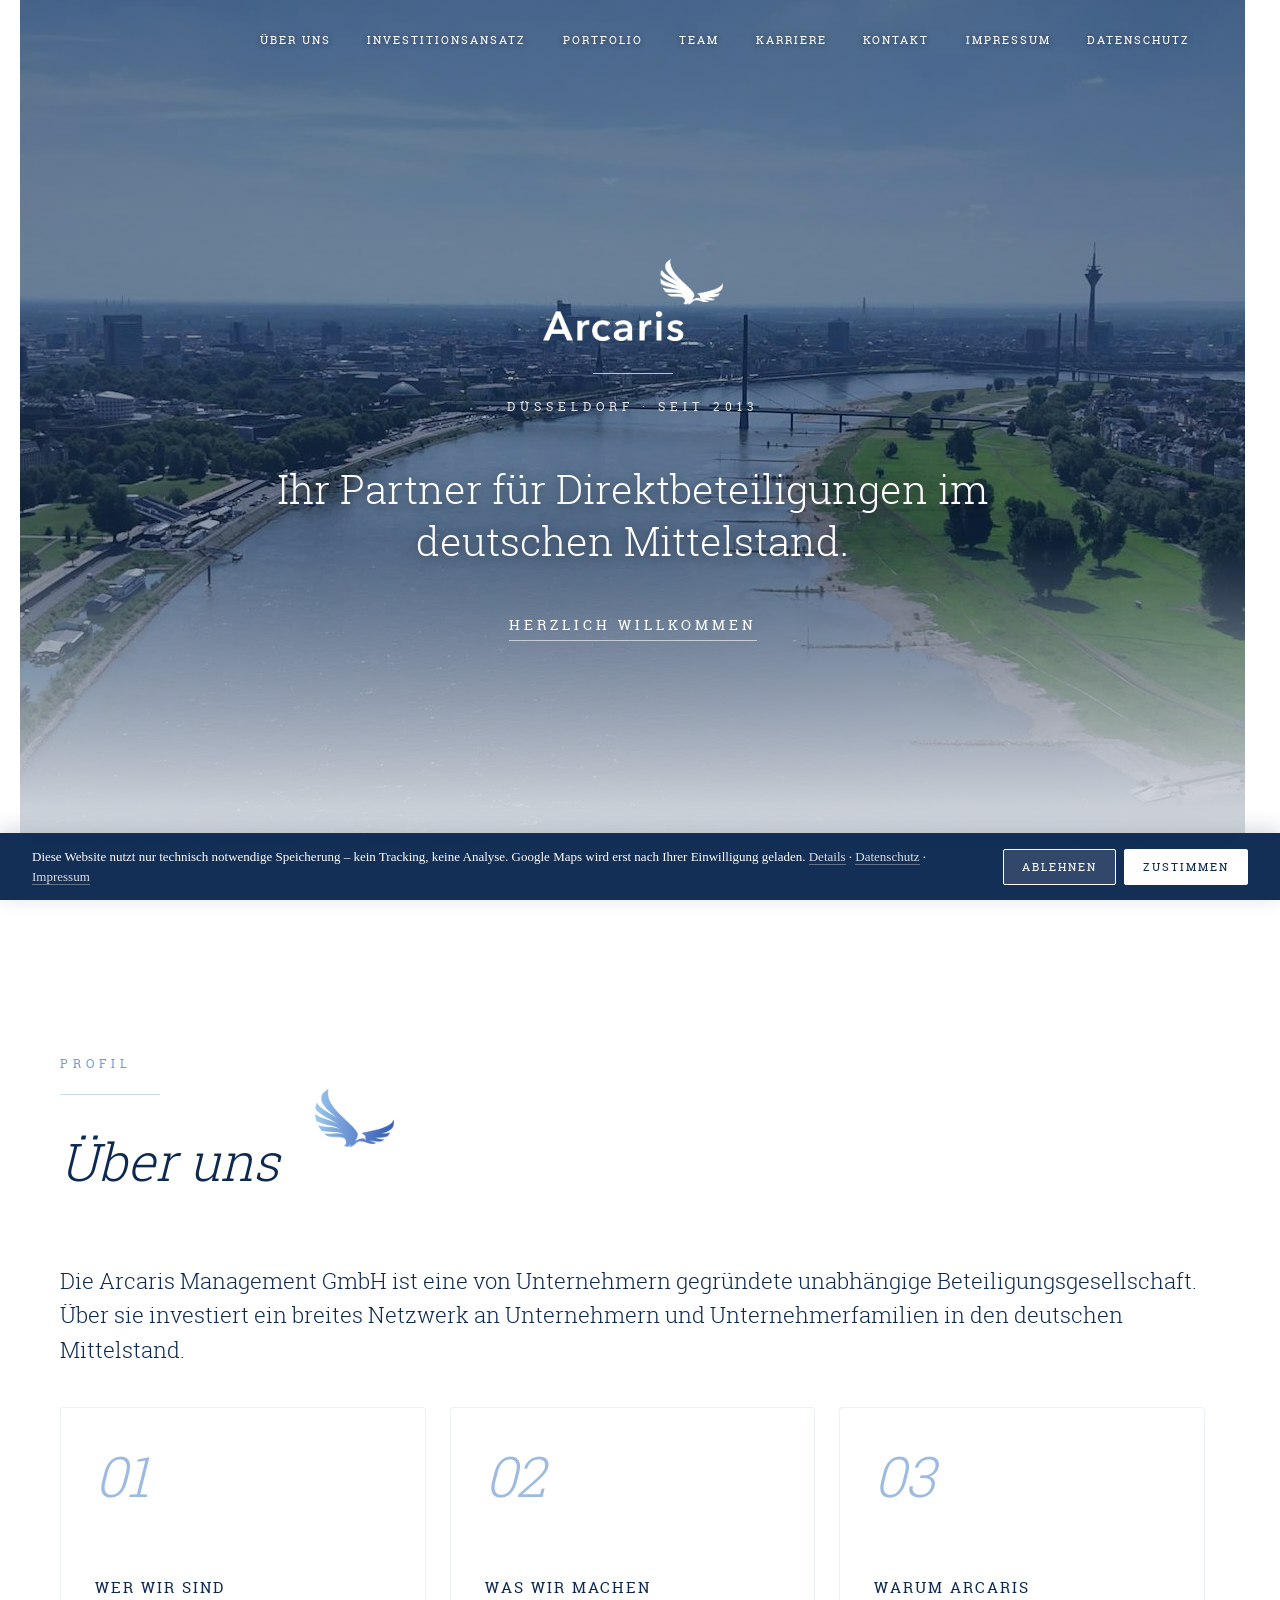
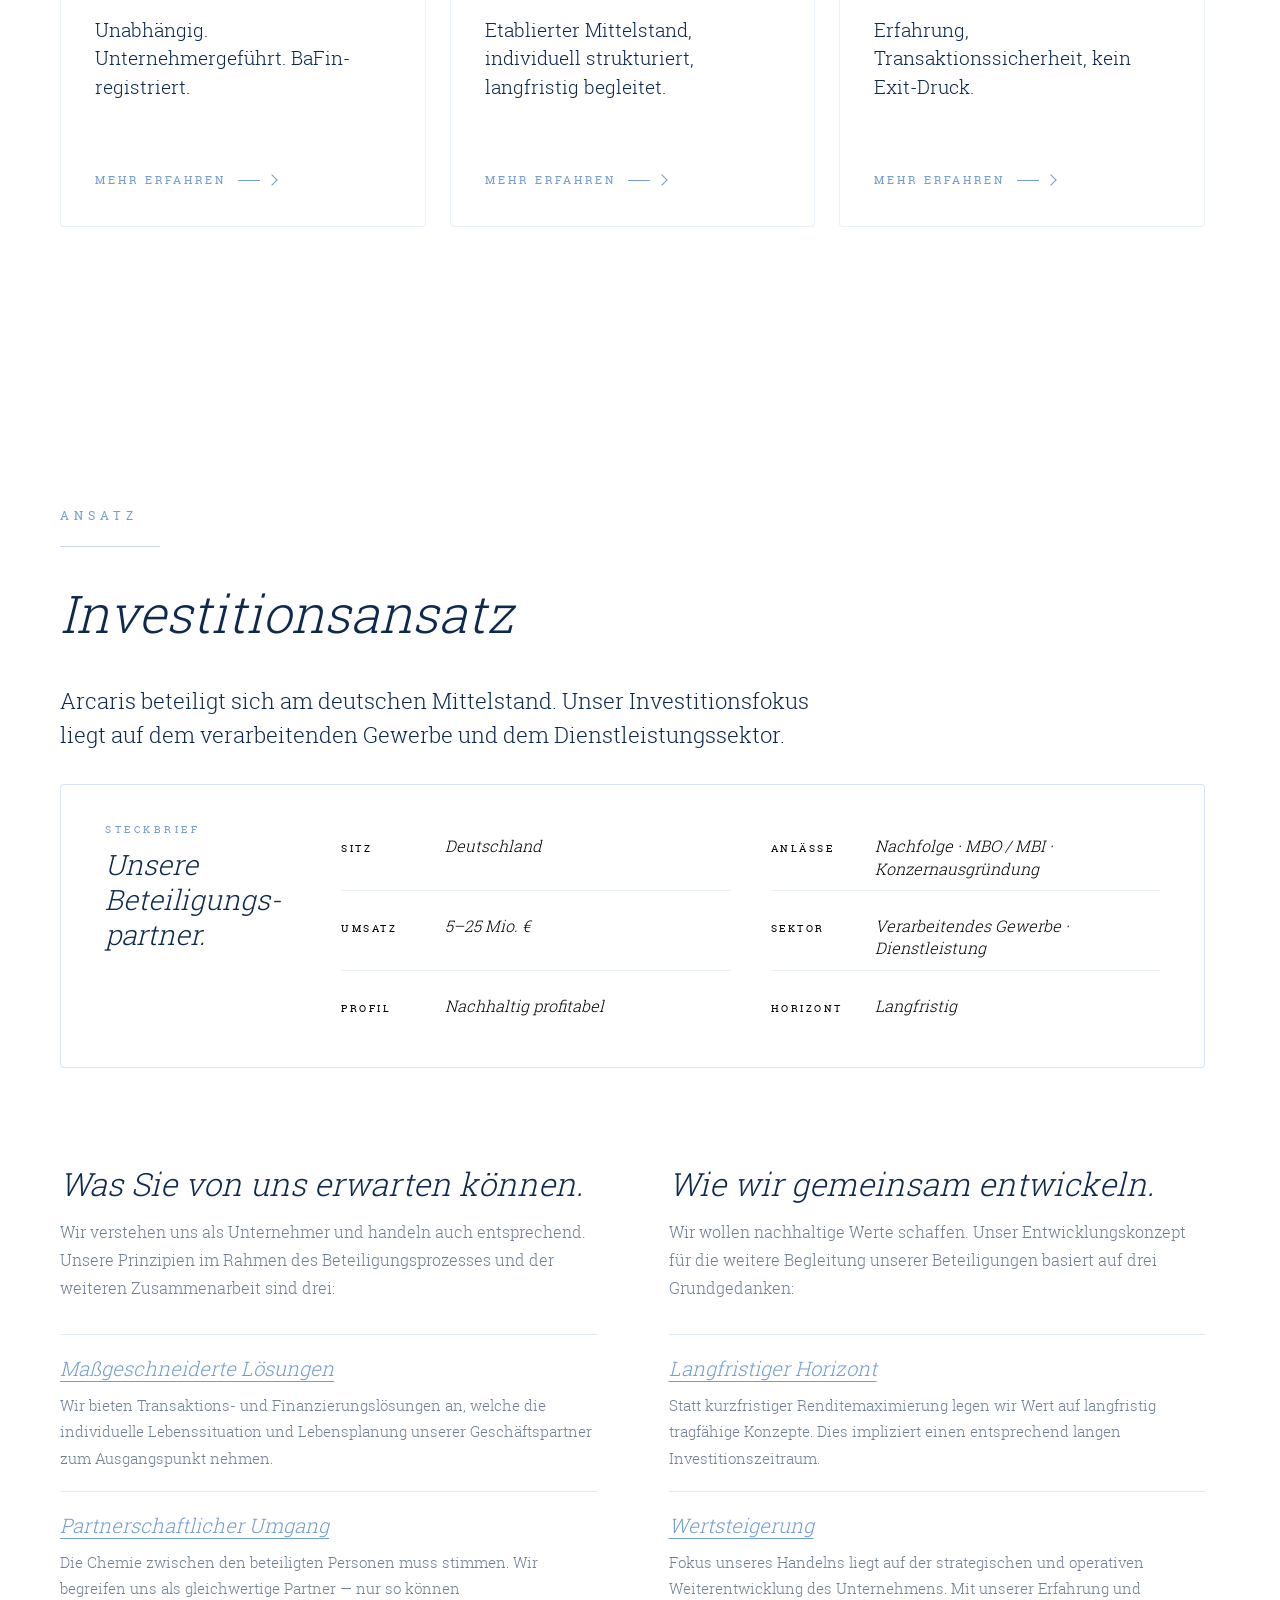
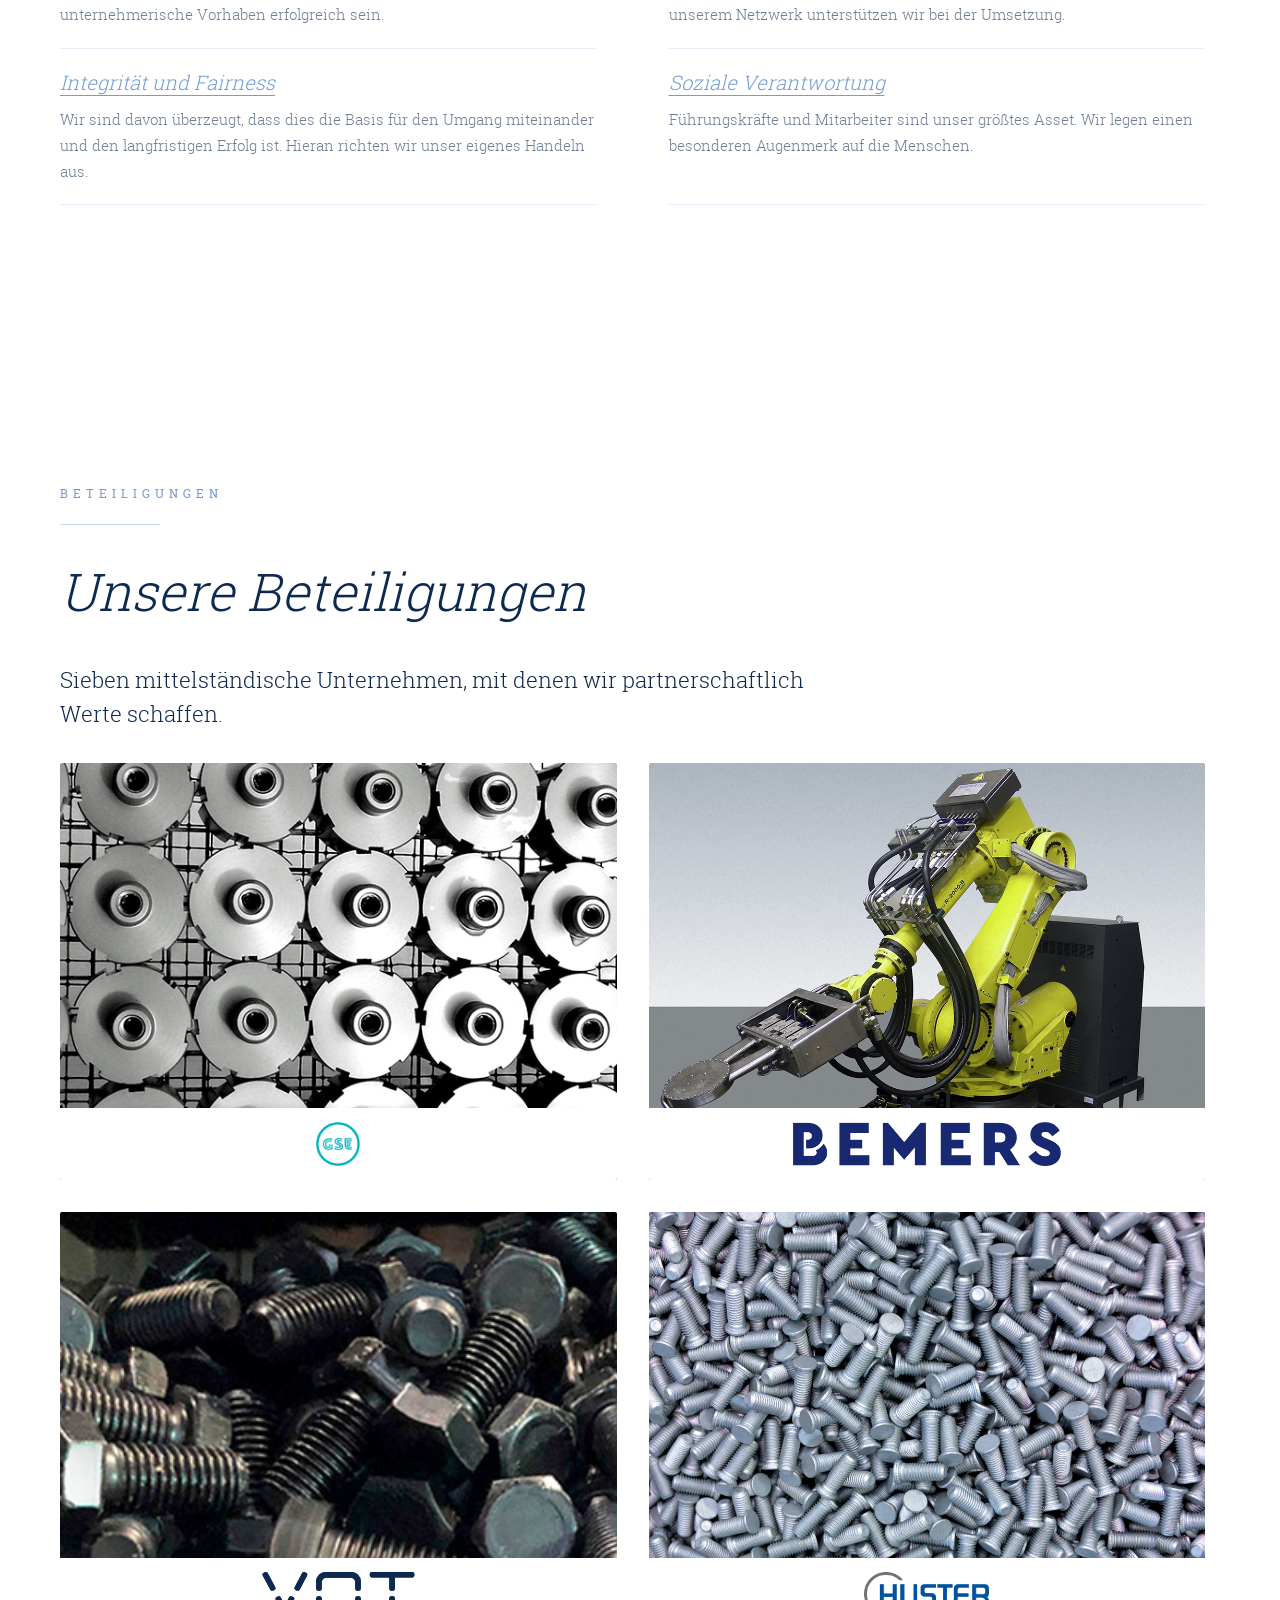
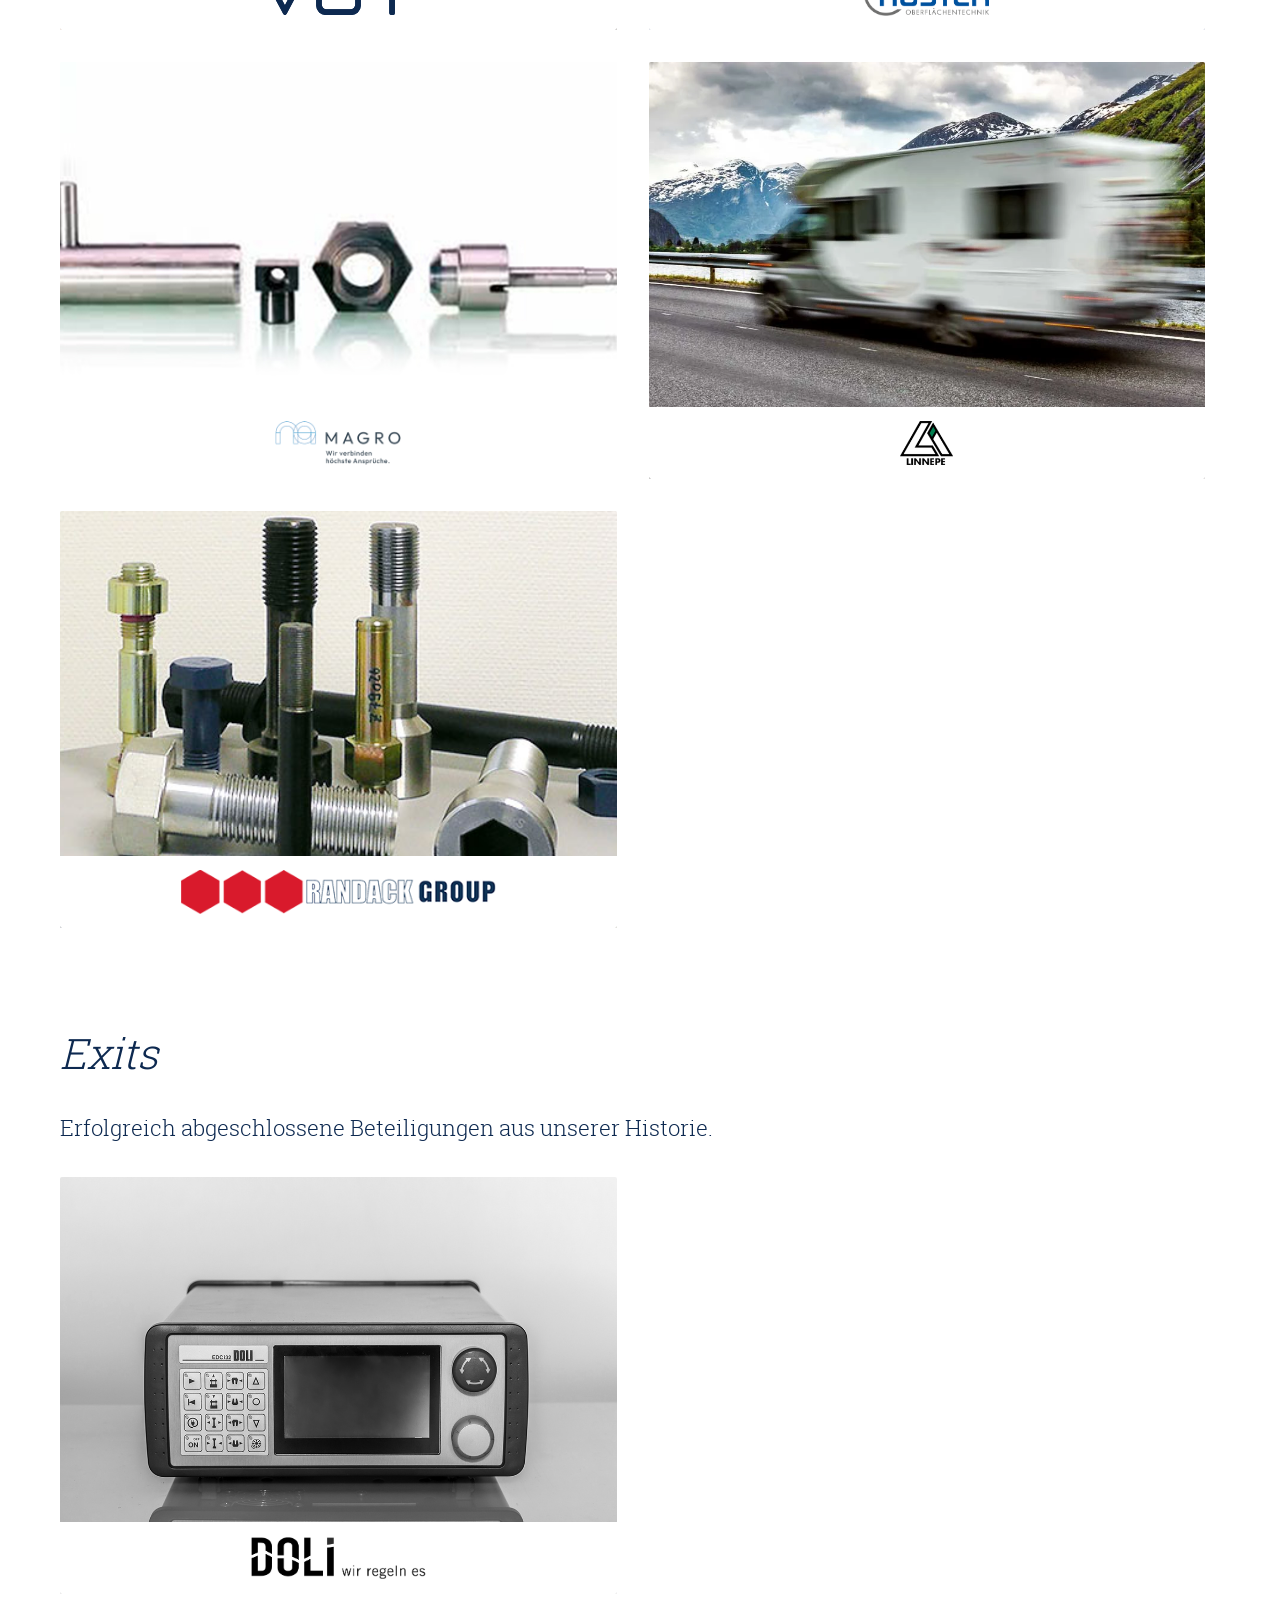
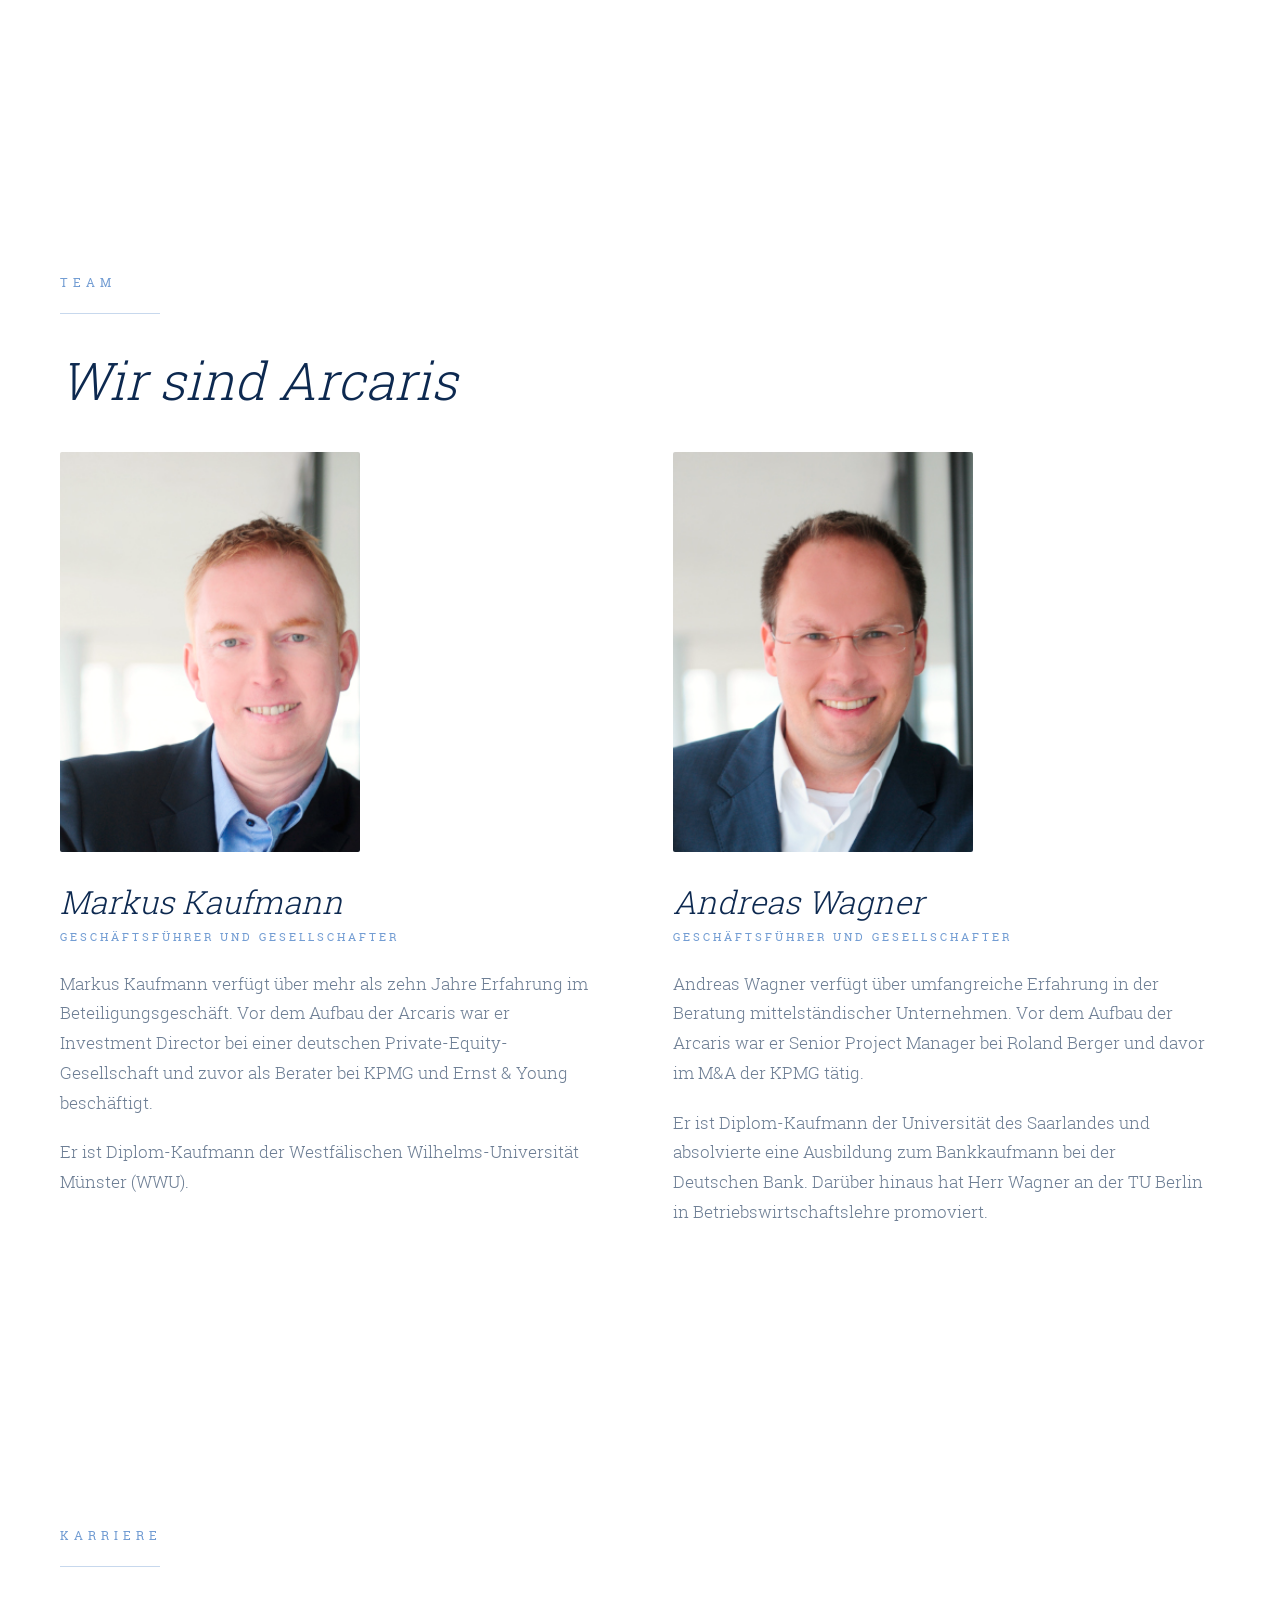
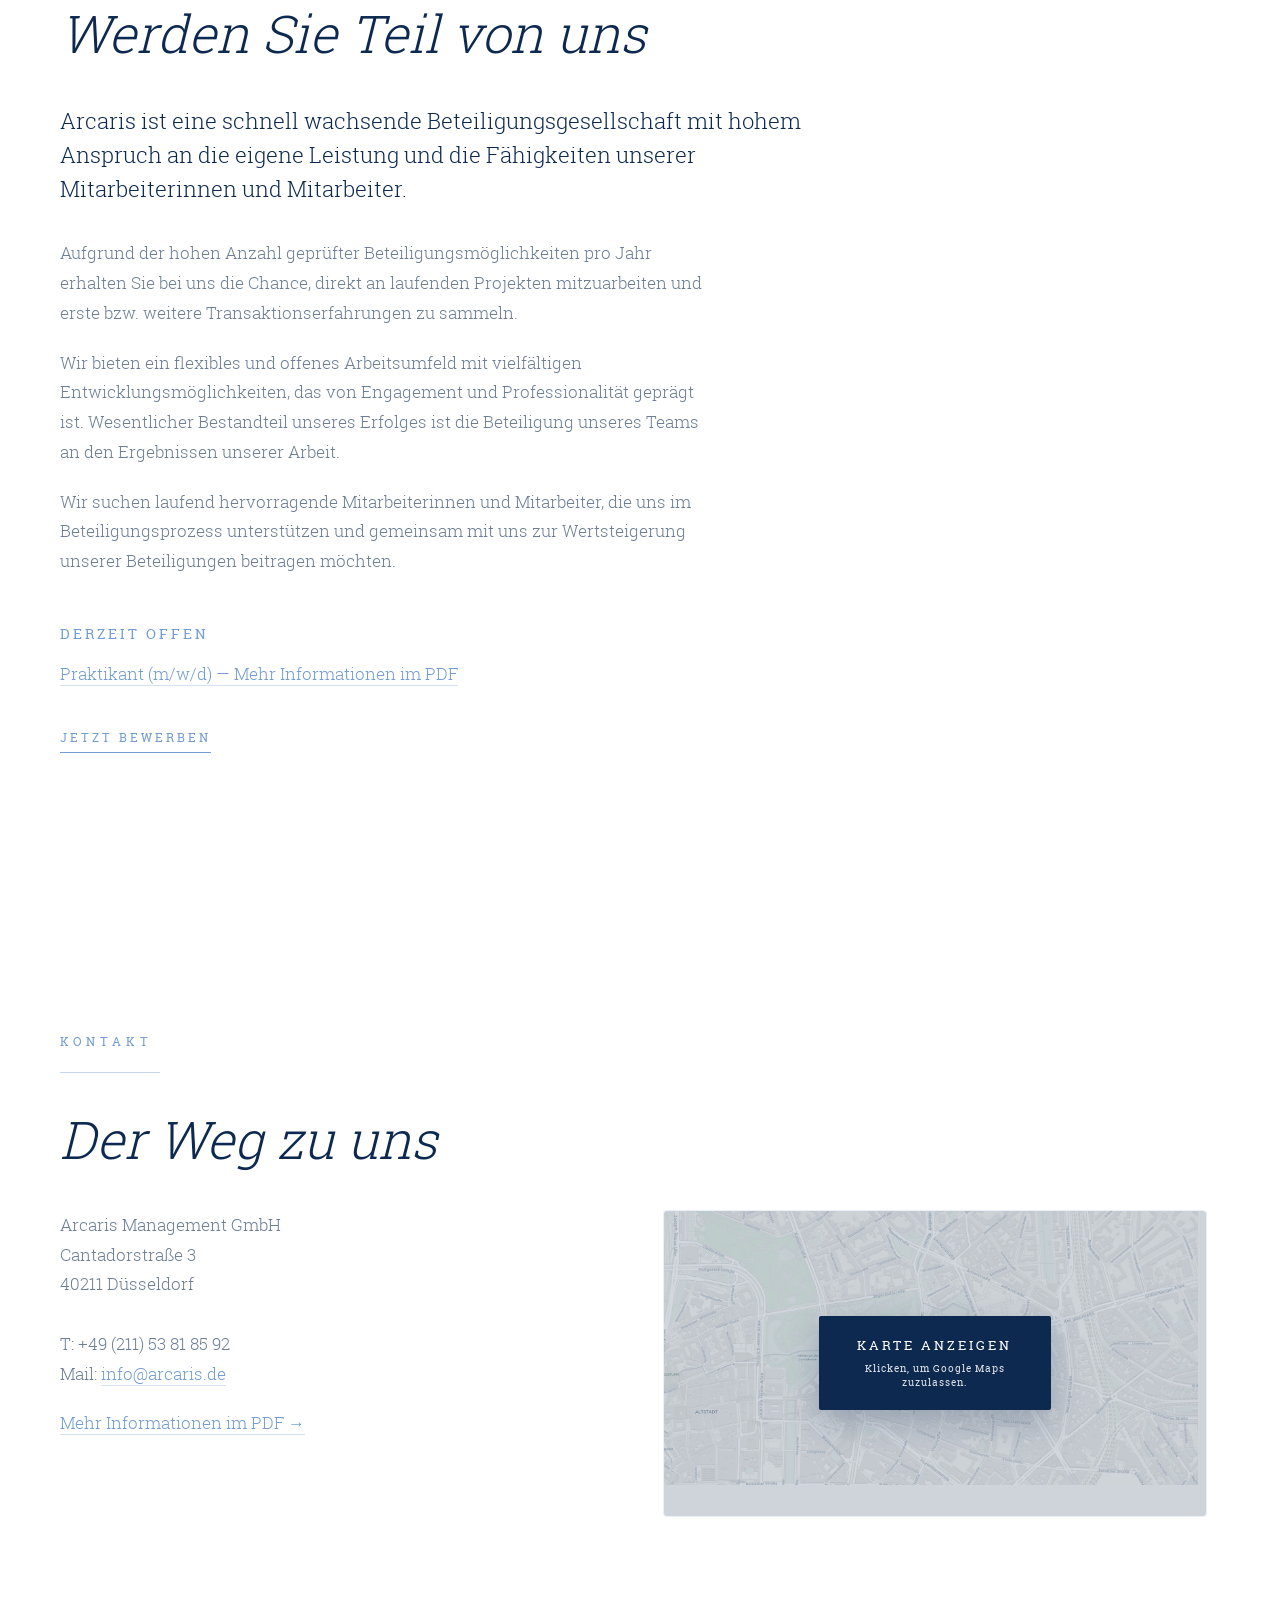
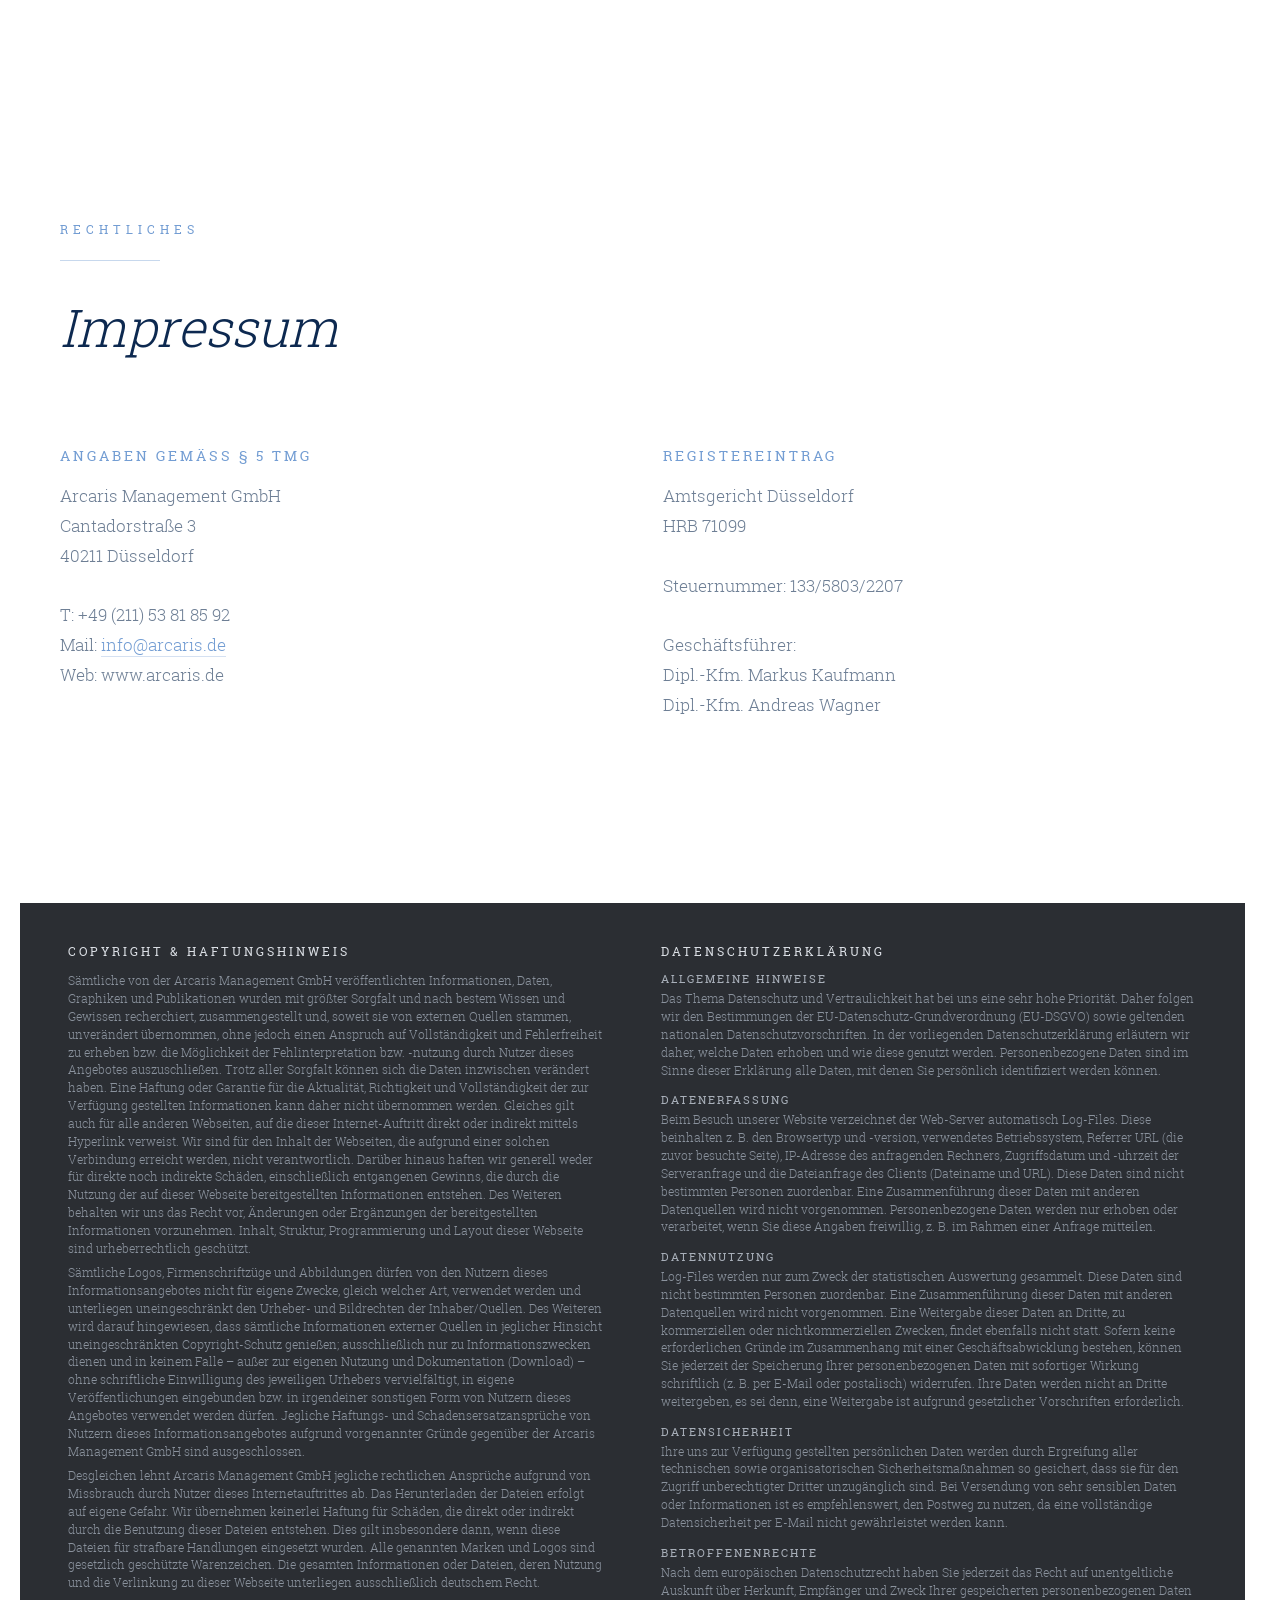
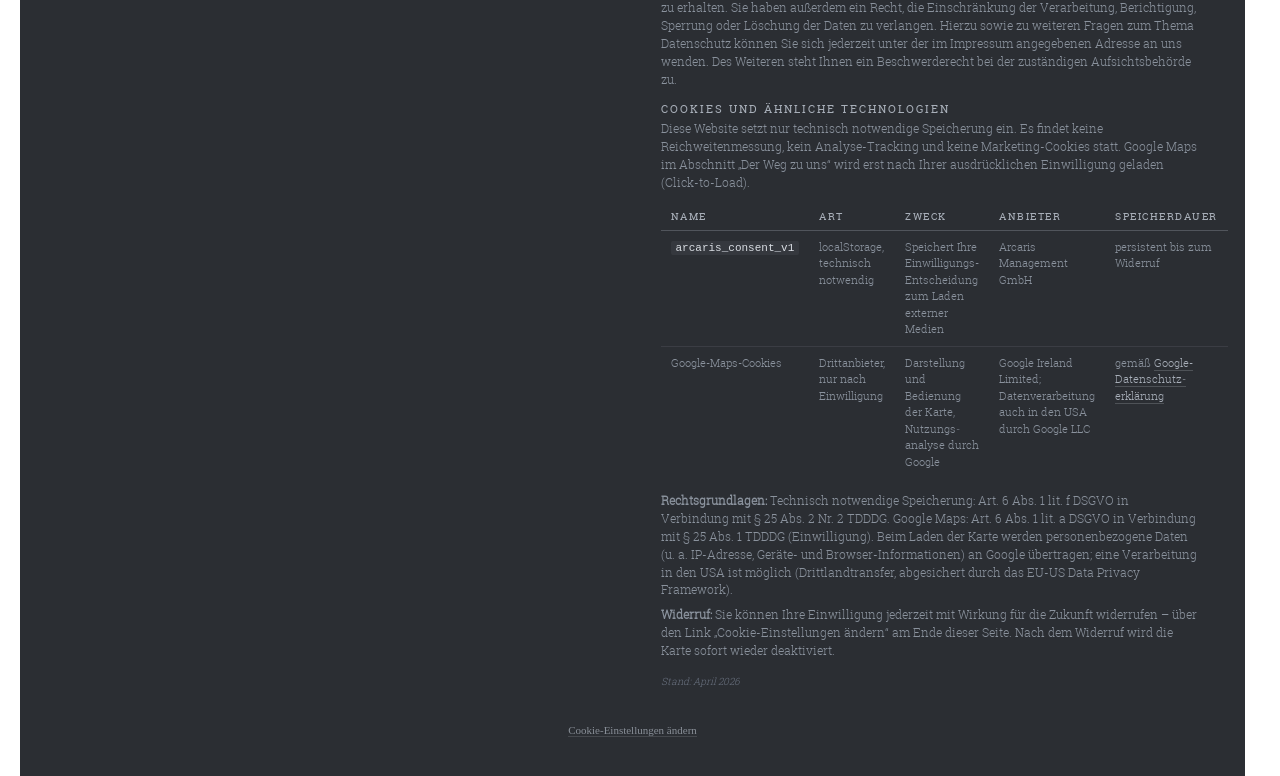
==== index.html @ f72e88f0 "Hero-Video: Hoehe per CSS auf 100vh statt 100% (kein JS mehr noetig) Die entfernte resizeFunc() in m" ====
<!DOCTYPE html>
<!--[if lt IE 7 ]><html class="default ie6" lang="de-DE"><![endif]-->
<!--[if IE 7 ]><html class="default ie7" lang="de-DE"><![endif]-->
<!--[if IE 8 ]><html class="default ie8" lang="de-DE" ><![endif]-->
<!--[if (gte IE 9)|!(IE)]><!--><html class="default" lang="de-DE" ><!--<![endif]-->
    <head>
        <meta charset="utf-8" />
        <title>Arcaris - Ihr Partner f&uuml;r Direktbeteiligungen im deutschen Mittelstand</title>
        <meta name="description" content="Ihr Partner für Direktbeteiligung im deutschen Mittelstand.">
        <meta name="viewport" content="width=device-width, initial-scale=1">
        <meta name="referrer" content="strict-origin-when-cross-origin">

        <!-- Open Graph (LinkedIn, Facebook, WhatsApp, Slack Preview) -->
        <meta property="og:type" content="website">
        <meta property="og:site_name" content="Arcaris Management GmbH">
        <meta property="og:title" content="Arcaris — Ihr Partner für Direktbeteiligungen im deutschen Mittelstand">
        <meta property="og:description" content="Wir erwerben und begleiten partnerschaftlich mittelständische Unternehmen aus dem deutschen Mittelstand.">
        <meta property="og:url" content="https://www.arcaris.de/">
        <meta property="og:image" content="https://www.arcaris.de/img/hero-duesseldorf-poster.jpg">
        <meta property="og:image:alt" content="Düsseldorfer Skyline mit Medienhafen bei Abenddämmerung">
        <meta property="og:locale" content="de_DE">

        <!-- Twitter / X Card -->
        <meta name="twitter:card" content="summary_large_image">
        <meta name="twitter:title" content="Arcaris — Direktbeteiligungen im deutschen Mittelstand">
        <meta name="twitter:description" content="Wir erwerben und begleiten partnerschaftlich mittelständische Unternehmen aus dem deutschen Mittelstand.">
        <meta name="twitter:image" content="https://www.arcaris.de/img/hero-duesseldorf-poster.jpg">

        <link rel="preload" href="css/robotoslab-regular-webfont.woff2" as="font" type="font/woff2" crossorigin>
        <link rel="preload" href="css/robotoslab-light-webfont.woff2" as="font" type="font/woff2" crossorigin>
        <link rel="preload" href="img/Arcaris_logo_blau_verlauf.png" as="image">

        <style>
/* Kritisches Preloader-CSS — inline, wirkt beim allerersten Paint */
html { scrollbar-gutter: stable; }
#preloader {
	position: fixed;
	top: 0; left: 0; right: 0; bottom: 0;
	background: #fff;
	z-index: 15000;
	overflow: hidden;
	contain: layout paint;
}
#preloader *, #preloader *::before, #preloader *::after {
	transition: none !important;
}
#preloader .preloader-stage {
	position: absolute;
	top: 0; bottom: 0;
	/* gleiche Geometrie wie .start__content (inside #wrapper mit padding 0 20px) */
	left: 0;
	width: calc(100% - 40px);
	display: flex;
	flex-direction: column;
	align-items: center;
	justify-content: center;
	text-align: center;
	padding: 40px;
	box-sizing: border-box;
	z-index: 1;
}
#preloader .preloader-logo-wrap {
	width: 180px;
	margin: 0 0 32px;
	position: relative;
	flex: 0 0 auto;
	/* Höhe wird durch das Logo bestimmt, damit es exakt der Hero-Logo-Box (width 180, height auto) entspricht */
}
#preloader .preloader-logo {
	width: 180px;
	height: auto;
	display: block;
	filter: brightness(0); /* schwarz auf weißem Hintergrund */
}
#preloader .preloader-ring {
	position: absolute;
	top: 50%; left: 50%;
	width: 340px; height: 340px;
	margin: -170px 0 0 -170px;
	border-radius: 50%;
	border: 1.5px solid rgba(13, 41, 80, 0.10);
	border-top-color: rgba(13, 41, 80, 0.55);
	animation: preloaderSpin 1.4s linear infinite !important;
	pointer-events: none;
	box-sizing: border-box;
}
/* Ghost-Kopien der echten Hero-Elemente — identische CSS-Metriken -> gleiche Höhen -> Logo landet auf derselben Y-Position wie im Hero */
#preloader .preloader-ghost {
	visibility: hidden;
	pointer-events: none;
	user-select: none;
	flex: 0 0 auto;
	text-align: center;
}
#preloader .preloader-ghost-hairline {
	width: 80px;
	height: 1px;
	border: 0;
	background: transparent;
	margin: 0 0 24px;
}
#preloader .preloader-ghost-kicker {
	font-family: "roboto_slabregular", "Roboto Slab", Georgia, serif;
	font-size: 12px;
	/* line-height default - matches .start__kicker */
	letter-spacing: 5px;
	text-transform: uppercase;
	margin: 0 0 48px;
	width: 100%;
	max-width: 720px;
}
#preloader .preloader-ghost-h1 {
	font-family: "roboto_slablight", "Roboto Slab", Georgia, serif;
	font-weight: 300;
	font-size: 40px;
	line-height: 1.3;
	max-width: 720px;
	margin: 0 0 48px;
	padding: 0;
}
#preloader .preloader-ghost-cta {
	display: inline-block;
	font-family: "roboto_slabregular", "Roboto Slab", Georgia, serif;
	font-size: 14px;
	/* line-height default - matches .start__cta */
	letter-spacing: 4px;
	text-transform: uppercase;
	padding-bottom: 6px;
	border-bottom: 1px solid transparent;
}
@keyframes preloaderSpin { to { transform: rotate(360deg); } }

@media screen and (max-width: 640px) {
	#preloader .preloader-logo-wrap { width: 130px; margin: 0 0 24px; }
	#preloader .preloader-logo { width: 130px; }
	#preloader .preloader-ring { width: 240px; height: 240px; margin: -120px 0 0 -120px; }
	#preloader .preloader-ghost-kicker { font-size: 11px; letter-spacing: 4px; margin-bottom: 36px; }
	#preloader .preloader-ghost-h1 { font-size: 28px; margin-bottom: 36px; }
	#preloader .preloader-ghost-cta { font-size: 12px; letter-spacing: 3px; }
}
        </style>

        <link rel="stylesheet" href="css/main.css?v=9" type="text/css">
        <link rel="stylesheet" href="css/animate.min.css" type="text/css" />
        <link rel="stylesheet" href="css/idangerous.swiper.css" type="text/css" />


        <meta name="apple-mobile-web-app-capable" content="no">
		<meta name="apple-mobile-web-app-title" content="Arcaris">
        <link rel="apple-touch-icon-precomposed" sizes="144x144" href="img/apple-touch-icon-144-precomposed.png">
		<link rel="apple-touch-icon-precomposed" sizes="114x114" href="img/apple-touch-icon-114-precomposed.png">
		<link rel="apple-touch-icon-precomposed" sizes="72x72" href="img/apple-touch-icon-72-precomposed.png">
		<link rel="apple-touch-icon-precomposed" sizes="57x57" href="img/apple-touch-icon-57-precomposed.png">

        <link rel="shortcut icon" href="img/favicon.ico" type="image/x-icon">
        <link rel="icon" href="img/favicon.ico" type="image/x-icon">
        <link rel="icon" type="image/png" sizes="16x16" href="img/favicon-16.png">
        <link rel="icon" type="image/png" sizes="32x32" href="img/favicon-32.png">
        <link rel="icon" type="image/png" sizes="48x48" href="img/favicon-48.png">
        <link rel="apple-touch-icon" sizes="180x180" href="img/favicon-180.png">
    </head>
    <body id="top">
<a class="skip-link" href="#ueber_uns">Direkt zum Inhalt</a>
<div id="preloader">
	<div class="preloader-stage" aria-hidden="true">
		<div class="preloader-logo-wrap">
			<img class="preloader-logo" src="img/Arcaris_logo_blau_verlauf.png" alt="Arcaris">
			<div class="preloader-ring"></div>
		</div>
		<hr class="preloader-ghost preloader-ghost-hairline">
		<p class="preloader-ghost preloader-ghost-kicker">D&uuml;sseldorf &middot; seit 2013</p>
		<p class="preloader-ghost preloader-ghost-h1">Ihr Partner f&uuml;r Direkt&shy;beteiligungen im deutschen Mittelstand.</p>
		<span class="preloader-ghost preloader-ghost-cta">Herzlich willkommen</span>
	</div>
</div>
<div id="border_left"></div>
<div id="border_right"></div>
<div id="border_bottom"></div>

<div id="wrapper">
	<header id="header">

		<div class="main-nav-bg"></div>

		<!-- NAVIGATION ############################################### -->

			<div class="navigation">

				<div class="navToggle">
					<div class="icon"></div>
				</div>

				<div class="logo">
					<a href="#top">
						<img src="img/Arcaris_logo_blau_verlauf.png" alt="Arcaris Logo" /><!-- logo.svg 127x27px -->
					</a>
				</div>

				<div class="bgblack">

					<div class="logo">
						<a href="#top">
							<img src="img/Arcaris_logo_blau_verlauf.png" alt="Arcaris Logo" /><!-- logo.svg 127x27px -->
						</a>
					</div>

					<div id="menu_responsive">
						<span class="ueber_uns_responsive"><a href="#ueber_uns"><span>&Uuml;ber uns</span></a></span>
			            <span class="investitionsansatz_responsive"><a href="#investitionsansatz"><span>Investitionsansatz</span></a></span>
			            <span class="portfolio_responsive"><a href="#portfolio"><span>Portfolio</span></a></span>
			            <span class="team_responsive"><a href="#team"><span>Team</span></a></span>
			            <span class="karriere_responsive"><a href="#karriere"><span>Karriere</span></a></span>
			            <span class="kontakt_responsive"><a href="#kontakt"><span>Kontakt</span></a></span>
			            <span class="impressum_responsive"><a href="#impressum"><span>Impressum</span></a></span>
			            <span class="datenschutz_responsive"><a href="#datenschutz"><span>Datenschutz</span></a></span>
					</div>

				</div>

				<div id="menu">
					<nav class="main-nav">
			            <div class="main-nav__desktop">
			                <ul class="main-nav__desktop__menu clearfix">
			                    <li class="ueber_uns"><a href="#ueber_uns">&Uuml;ber uns</a></li>
			                    <li class="investitionsansatz"><a href="#investitionsansatz">Investitionsansatz</a></li>
			                    <li class="portfolio"><a href="#portfolio">Portfolio</a></li>
			                    <li class="team"><a href="#team">Team</a></li>
			                    <li class="karriere"><a href="#karriere">Karriere</a></li>
			                    <li class="kontakt"><a href="#kontakt">Kontakt</a></li>
			                    <li class="impressum"><a href="#impressum">Impressum</a></li>
			                    <li class="datenschutz"><a href="#datenschutz">Datenschutz</a></li>
<!-- 			                    <div id="marker"></div> -->
			                </ul>
			            </div>
					</nav>

				</div>

			</div>


<!-- END NAVIGATION ############################################### -->



    </header>


	<div class="hero-video" id="swiper-container">
		<video class="hero-video__media" autoplay muted loop playsinline preload="metadata" poster="img/hero-duesseldorf-poster.jpg">
			<source src="img/hero-duesseldorf-720.mp4" type="video/mp4" media="(max-width: 1600px)">
			<source src="img/hero-duesseldorf.mp4" type="video/mp4">
		</video>
		<div class="hero-video__overlay"></div>
		<div class="hero-fade" aria-hidden="true"></div>
	</div>

	<div class="start__content">
		<img src="img/Arcaris_logo_blau_verlauf.png" class="start__logo" alt="Arcaris" />
		<hr class="start__hairline">
		<p class="start__kicker">D&uuml;sseldorf &middot; seit 2013</p>
		<h1>Ihr Partner f&uuml;r Direkt&shy;beteiligungen im deutschen Mittelstand.</h1>
		<a class="start__cta" href="#ueber_uns">Herzlich willkommen</a>
	</div>

    <section id="ueber_uns" class="g-section">
        <div class="g-inner">
            <div class="g-kicker">Profil</div>
            <hr class="g-hairline">
            <div class="g-headline-row">
                <h2 class="g-h2">&Uuml;ber uns</h2>
                <div class="g-eagle" aria-hidden="true"></div>
            </div>
            <p class="g-lead">Die Arcaris Management GmbH ist eine von Unternehmern gegr&uuml;ndete unabh&auml;ngige Beteiligungsgesellschaft. &Uuml;ber sie investiert ein breites Netzwerk an Unternehmern und Unternehmerfamilien in den deutschen Mittelstand.</p>

            <div class="g-flip-grid">
                <div class="g-flip-card">
                    <div class="g-flip-card-inner">
                        <div class="g-flip-card-face g-flip-card-face-front">
                            <div class="g-flip-card-num">01</div>
                            <div class="g-flip-card-body-group">
                                <h3 class="g-flip-card-title">Wer wir sind</h3>
                                <p class="g-flip-card-short">Unabh&auml;ngig. Unternehmergef&uuml;hrt. BaFin-registriert.</p>
                            </div>
                            <div class="g-flip-hint">
                                <span>Mehr erfahren</span>
                                <span class="g-flip-hint-line"></span>
                                <span class="g-flip-hint-chevron"></span>
                            </div>
                        </div>
                        <div class="g-flip-card-face g-flip-card-face-back">
                            <div class="g-flip-card-num">01</div>
                            <h3 class="g-flip-card-title">Wer wir sind</h3>
                            <p class="g-flip-card-body">Wir vertreten ausschlie&szlig;lich langfristig orientierte Investoren, die ihre Beteiligungen in vielf&auml;ltiger Weise partnerschaftlich unterst&uuml;tzen und Verantwortung &uuml;bernehmen. Wir sind gem&auml;&szlig; den gesetzlichen Anforderungen BaFin registriert.</p>
                        </div>
                    </div>
                </div>

                <div class="g-flip-card">
                    <div class="g-flip-card-inner">
                        <div class="g-flip-card-face g-flip-card-face-front">
                            <div class="g-flip-card-num">02</div>
                            <div class="g-flip-card-body-group">
                                <h3 class="g-flip-card-title">Was wir machen</h3>
                                <p class="g-flip-card-short">Etablierter Mittelstand, individuell strukturiert, langfristig begleitet.</p>
                            </div>
                            <div class="g-flip-hint">
                                <span>Mehr erfahren</span>
                                <span class="g-flip-hint-line"></span>
                                <span class="g-flip-hint-chevron"></span>
                            </div>
                        </div>
                        <div class="g-flip-card-face g-flip-card-face-back">
                            <div class="g-flip-card-num">02</div>
                            <h3 class="g-flip-card-title">Was wir machen</h3>
                            <p class="g-flip-card-body">Gemeinsam mit unseren Investoren erwirbt die Arcaris Unternehmen im deutschen Mittelstand und entwickelt sie weiter. Der Fokus liegt auf etablierten mittelst&auml;ndischen Unternehmen, die in die n&auml;chste Gesellschaftergeneration oder Entwicklungsphase &uuml;berf&uuml;hrt werden sollen. Unserer Ansicht nach werden unternehmerische Werte mehr durch kontinuierliche operative Leistung als durch kurzfristige finanzielle Strukturierung erzielt. Folglich konzipieren wir unsere Beteiligungen nicht f&uuml;r einen kurzfristigen Zeitraum, sondern streben eine langfristige Zusammenarbeit an. Um den individuellen Gegebenheiten gerecht zu werden, werden die Beteiligungen bewusst eigenst&auml;ndig und nicht als Bestandteil eines Fonds strukturiert. F&uuml;r jede Beteiligung wird eine individuelle Nachfolgel&ouml;sung oder Entwicklungskonzept erarbeitet und gemeinschaftlich mit dem Management umgesetzt. Somit sind wir in der Lage jede Transaktion flexibel zu gestalten.</p>
                        </div>
                    </div>
                </div>

                <div class="g-flip-card">
                    <div class="g-flip-card-inner">
                        <div class="g-flip-card-face g-flip-card-face-front">
                            <div class="g-flip-card-num">03</div>
                            <div class="g-flip-card-body-group">
                                <h3 class="g-flip-card-title">Warum Arcaris</h3>
                                <p class="g-flip-card-short">Erfahrung, Transaktionssicherheit, kein Exit-Druck.</p>
                            </div>
                            <div class="g-flip-hint">
                                <span>Mehr erfahren</span>
                                <span class="g-flip-hint-line"></span>
                                <span class="g-flip-hint-chevron"></span>
                            </div>
                        </div>
                        <div class="g-flip-card-face g-flip-card-face-back">
                            <div class="g-flip-card-num">03</div>
                            <h3 class="g-flip-card-title">Warum Arcaris</h3>
                            <p class="g-flip-card-body">Wir verf&uuml;gen &uuml;ber langj&auml;hrige Erfahrung in der Anbahnung und Durchf&uuml;hrung von Unternehmensbeteiligungen und k&ouml;nnen Prozesse schnell und effizient umsetzen, ohne das Tagesgesch&auml;ft des Unternehmens zu st&ouml;ren. Bei der Strukturierung von Transaktionen gehen wir bewusst auf die individuellen Gegebenheiten des Unternehmens und Pr&auml;ferenzen des Verk&auml;ufers ein. Aufgrund der Investorenstruktur sowie des bestehenden Bankennetzwerkes bieten wir eine hohe Transaktionssicherheit. Neben dem Kapital engagieren wir uns mit Managementressourcen und bieten auch operativen Mehrwert f&uuml;r das Unternehmen. Wir sind regelm&auml;&szlig;ig in der Lage industrie&uuml;bergreifend einen Manager zu identifizieren, der die Nachfolge &uuml;bernehmen kann. Arcaris ist nicht auf die Weiterver&auml;u&szlig;erung eines Beteiligungsunternehmens angewiesen und verfolgt somit keine kurz- oder mittelfristige &bdquo;Exitstrategie&ldquo;, sondern eine langfristige Entwicklung des Unternehmens.</p>
                        </div>
                    </div>
                </div>
            </div>
        </div>
    </section>

        <section id="investitionsansatz" class="g-section">
            <div class="g-inner">
                <div class="g-kicker">Ansatz</div>
                <hr class="g-hairline">
                <h2 class="g-h2">Investitionsansatz</h2>
                <p class="g-lead">Arcaris beteiligt sich am deutschen Mittelstand. Unser Investitionsfokus liegt auf dem verarbeitenden Gewerbe und dem Dienstleistungssektor.</p>

                <div class="g-profile">
                    <div class="g-profile-head">
                        <span class="g-profile-eb">Steckbrief</span>
                        <h3>Unsere Beteiligungs&shy;partner.</h3>
                    </div>
                    <ul class="g-criteria">
                        <li><span class="k">Sitz</span><span class="v">Deutschland</span></li>
                        <li><span class="k">Anl&auml;sse</span><span class="v">Nachfolge &middot; MBO / MBI &middot; Konzernausgr&uuml;ndung</span></li>
                        <li><span class="k">Umsatz</span><span class="v">5&ndash;25 Mio. &euro;</span></li>
                        <li><span class="k">Sektor</span><span class="v">Verarbeitendes Gewerbe &middot; Dienstleistung</span></li>
                        <li><span class="k">Profil</span><span class="v">Nachhaltig profitabel</span></li>
                        <li><span class="k">Horizont</span><span class="v">Langfristig</span></li>
                    </ul>
                </div>

                <div class="g-principles-2col">
                    <section>
                        <h3>Was Sie von uns erwarten k&ouml;nnen.</h3>
                        <p class="g-principles-intro">Wir verstehen uns als Unternehmer und handeln auch entsprechend. Unsere Prinzipien im Rahmen des Beteiligungsprozesses und der weiteren Zusammenarbeit sind drei:</p>
                        <article>
                            <h4>Ma&szlig;geschneiderte L&ouml;sungen</h4>
                            <p>Wir bieten Transaktions- und Finanzierungsl&ouml;sungen an, welche die individuelle Lebenssituation und Lebensplanung unserer Gesch&auml;ftspartner zum Ausgangspunkt nehmen.</p>
                        </article>
                        <article>
                            <h4>Partnerschaftlicher Umgang</h4>
                            <p>Die Chemie zwischen den beteiligten Personen muss stimmen. Wir begreifen uns als gleichwertige Partner &mdash; nur so k&ouml;nnen unternehmerische Vorhaben erfolgreich sein.</p>
                        </article>
                        <article>
                            <h4>Integrit&auml;t und Fairness</h4>
                            <p>Wir sind davon &uuml;berzeugt, dass dies die Basis f&uuml;r den Umgang miteinander und den langfristigen Erfolg ist. Hieran richten wir unser eigenes Handeln aus.</p>
                        </article>
                    </section>
                    <section>
                        <h3>Wie wir gemeinsam entwickeln.</h3>
                        <p class="g-principles-intro">Wir wollen nachhaltige Werte schaffen. Unser Entwicklungskonzept f&uuml;r die weitere Begleitung unserer Beteiligungen basiert auf drei Grundgedanken:</p>
                        <article>
                            <h4>Langfristiger Horizont</h4>
                            <p>Statt kurzfristiger Renditemaximierung legen wir Wert auf langfristig tragf&auml;hige Konzepte. Dies impliziert einen entsprechend langen Investitionszeitraum.</p>
                        </article>
                        <article>
                            <h4>Wertsteigerung</h4>
                            <p>Fokus unseres Handelns liegt auf der strategischen und operativen Weiterentwicklung des Unternehmens. Mit unserer Erfahrung und unserem Netzwerk unterst&uuml;tzen wir bei der Umsetzung.</p>
                        </article>
                        <article>
                            <h4>Soziale Verantwortung</h4>
                            <p>F&uuml;hrungskr&auml;fte und Mitarbeiter sind unser gr&ouml;&szlig;tes Asset. Wir legen einen besonderen Augenmerk auf die Menschen.</p>
                        </article>
                    </section>
                </div>
            </div>
        </section>

        <section id="portfolio" class="g-section">
            <div class="g-inner">
                <div class="g-kicker">Beteiligungen</div>
                <hr class="g-hairline">
                <h2 class="g-h2">Unsere Beteiligungen</h2>
                <p class="g-lead">Sieben mittelst&auml;ndische Unternehmen, mit denen wir partnerschaftlich Werte schaffen.</p>

                <div class="g-portfolio">
                    <div class="g-portfolio-card">
                        <img class="photo" src="img/portfolio_left.jpg" alt="GS Electroplating GmbH">
                        <div class="g-portfolio-overlay">
                            <img class="g-portfolio-logo" src="img/GSE.png" alt="GS Electroplating">
                            <div class="g-portfolio-name">GS Electroplating GmbH</div>
                            <div class="g-portfolio-meta">
                                Seit: August 2015<br>
                                Sitz: Trebur-Geinsheim (Hessen)<br>
                                Gesch&auml;ftsf&uuml;hrer: Klaus K&ouml;nig<br>
                                Webseite: <a href="http://www.gs-electroplating.de" target="_blank" rel="noopener">www.gs-electroplating.de</a>
                            </div>
                        </div>
                    </div>

                    <div class="g-portfolio-card">
                        <img class="photo" src="img/Foto_Bemers.jpg" alt="Bemers &amp; Co. Spr&uuml;htechnik + Vorrichtungsbau GmbH">
                        <div class="g-portfolio-overlay">
                            <img class="g-portfolio-logo" src="img/Logo_Bemers.png" alt="Bemers">
                            <div class="g-portfolio-name">Bemers &amp; Co. Spr&uuml;htechnik + Vorrichtungsbau GmbH</div>
                            <div class="g-portfolio-meta">
                                Seit: M&auml;rz 2017<br>
                                Sitz: Kaarst (NRW)<br>
                                Gesch&auml;ftsf&uuml;hrer: Dr. Hamid Shahnazian<br>
                                Webseite: <a href="http://www.bemers.de" target="_blank" rel="noopener">www.bemers.de</a>
                            </div>
                        </div>
                    </div>

                    <div class="g-portfolio-card">
                        <img class="photo" src="img/Zink_Nickel_Vot.jpg" alt="Oberfl&auml;chenveredelung Immel, Seckelmann &amp; Co. GmbH / Brunnert GmbH">
                        <div class="g-portfolio-overlay">
                            <img class="g-portfolio-logo" src="img/VOT_logo.svg" alt="VOT — Vereinte Oberfl&auml;chentechnik">
                            <div class="g-portfolio-name">Oberfl&auml;chenveredelung Immel, Seckelmann &amp; Co. GmbH / Brunnert GmbH</div>
                            <div class="g-portfolio-meta">
                                Seit: November 2017<br>
                                Sitz: L&uuml;denscheid / Hagen (NRW)<br>
                                Gesch&auml;ftsf&uuml;hrer: Rainer Schubeius / Sascha Freckmann<br>
                                Webseite: <a href="http://www.immelseckelmann.de" target="_blank" rel="noopener">www.immelseckelmann.de</a>
                            </div>
                        </div>
                    </div>

                    <div class="g-portfolio-card">
                        <img class="photo" src="img/Huster-Zink.jpg" alt="Huster Oberfl&auml;chentechnik GmbH">
                        <div class="g-portfolio-overlay">
                            <img class="g-portfolio-logo" src="img/Huster-Logo.png" alt="Huster">
                            <div class="g-portfolio-name">Huster Oberfl&auml;chentechnik GmbH</div>
                            <div class="g-portfolio-meta">
                                Seit: November 2018<br>
                                Sitz: Hagen (NRW)<br>
                                Gesch&auml;ftsf&uuml;hrer: Sascha Freckmann / Meike Huster / Rainer Schubeius<br>
                                Webseite: <a href="https://www.huster-hagen.de/" target="_blank" rel="noopener">www.huster-hagen.de</a>
                            </div>
                        </div>
                    </div>

                    <div class="g-portfolio-card">
                        <img class="photo" src="img/magro_produkt.jpg" alt="MAGRO VERBINDUNGSELEMENTE GMBH">
                        <div class="g-portfolio-overlay">
                            <img class="g-portfolio-logo" src="img/MAGRO_logo_blau_claim.png" alt="MAGRO">
                            <div class="g-portfolio-name">MAGRO Verbindungselemente GmbH</div>
                            <div class="g-portfolio-meta">
                                Seit: Februar 2021<br>
                                Sitz: Wuppertal (NRW)<br>
                                Gesch&auml;ftsf&uuml;hrer: Alexander Knoche<br>
                                Webseite: <a href="https://www.magro-germany.de" target="_blank" rel="noopener">www.magro-germany.de</a>
                            </div>
                        </div>
                    </div>

                    <div class="g-portfolio-card">
                        <img class="photo" src="img/linnepe_produkt.webp" alt="A. Linnepe GmbH">
                        <div class="g-portfolio-overlay">
                            <img class="g-portfolio-logo" src="img/Linnepe_logo.png" alt="Linnepe">
                            <div class="g-portfolio-name">A. Linnepe GmbH</div>
                            <div class="g-portfolio-meta">
                                Seit: August 2024<br>
                                Sitz: Ennepetal (NRW)<br>
                                Gesch&auml;ftsf&uuml;hrer: Stefan Borchers, Sascha Leibholz<br>
                                Webseite: <a href="https://linnepe.eu" target="_blank" rel="noopener">linnepe.eu</a>
                            </div>
                        </div>
                    </div>

                    <div class="g-portfolio-card">
                        <img class="photo" src="img/randack_produkt.jpg" alt="RS Randack Spezialschrauben GmbH">
                        <div class="g-portfolio-overlay">
                            <img class="g-portfolio-logo" src="img/Randack_logo.png" alt="Randack">
                            <div class="g-portfolio-name">RS Randack Spezialschrauben GmbH</div>
                            <div class="g-portfolio-meta">
                                Seit: November 2024<br>
                                Sitz: Hagen (NRW)<br>
                                Gesch&auml;ftsf&uuml;hrer: Jens Randack, Andreas Kuhn<br>
                                Webseite: <a href="https://www.rs-randack.de" target="_blank" rel="noopener">www.rs-randack.de</a>
                            </div>
                        </div>
                    </div>
                </div>

                <div class="g-exits">
                    <h3 class="g-exits-title">Exits</h3>
                    <p class="g-lead">Erfolgreich abgeschlossene Beteiligungen aus unserer Historie.</p>

                    <div class="g-portfolio">
                        <div class="g-portfolio-card">
                            <img class="photo" src="img/doli_edci32-356.jpg" alt="DOLI Elektronik GmbH">
                            <div class="g-portfolio-overlay">
                                <img class="g-portfolio-logo" src="img/DOLI_Logo-quer-small_RGB.jpg" alt="DOLI Elektronik">
                                <div class="g-portfolio-name">DOLI Elektronik GmbH</div>
                                <div class="g-portfolio-meta">
                                    Seit: Januar 2016<br>
                                    Sitz: M&uuml;nchen (Bayern)<br>
                                    Gesch&auml;ftsf&uuml;hrer: Markus Rauch<br>
                                    Webseite: <a href="http://www.doli.de" target="_blank" rel="noopener">www.doli.de</a>
                                </div>
                            </div>
                        </div>
                    </div>
                </div>
            </div>
        </section>

        <section id="team" class="g-section">
            <div class="g-inner">
                <div class="g-kicker">Team</div>
                <hr class="g-hairline">
                <h2 class="g-h2">Wir sind Arcaris</h2>

                <div class="g-team">
                    <div>
                        <img src="img/team_kaufmann.jpg" alt="Markus Kaufmann">
                        <div class="g-team-name">Markus Kaufmann</div>
                        <div class="g-team-role">Gesch&auml;ftsf&uuml;hrer und Gesellschafter</div>
                        <p class="g-team-bio">Markus Kaufmann verf&uuml;gt &uuml;ber mehr als zehn Jahre Erfahrung im Beteiligungsgesch&auml;ft. Vor dem Aufbau der Arcaris war er Investment Director bei einer deutschen Private-Equity-Gesellschaft und zuvor als Berater bei KPMG und Ernst &amp; Young besch&auml;ftigt.</p>
                        <p class="g-team-bio">Er ist Diplom-Kaufmann der Westf&auml;lischen Wilhelms-Universit&auml;t M&uuml;nster (WWU).</p>
                    </div>

                    <div>
                        <img src="img/team_wagner.jpg" alt="Andreas Wagner">
                        <div class="g-team-name">Andreas Wagner</div>
                        <div class="g-team-role">Gesch&auml;ftsf&uuml;hrer und Gesellschafter</div>
                        <p class="g-team-bio">Andreas Wagner verf&uuml;gt &uuml;ber umfangreiche Erfahrung in der Beratung mittelst&auml;ndischer Unternehmen. Vor dem Aufbau der Arcaris war er Senior Project Manager bei Roland Berger und davor im M&amp;A der KPMG t&auml;tig.</p>
                        <p class="g-team-bio">Er ist Diplom-Kaufmann der Universit&auml;t des Saarlandes und absolvierte eine Ausbildung zum Bankkaufmann bei der Deutschen Bank. Dar&uuml;ber hinaus hat Herr Wagner an der TU Berlin in Betriebswirtschaftslehre promoviert.</p>
                    </div>
                </div>
            </div>
        </section>

        <section id="karriere" class="g-section">
            <div class="g-inner">
                <div class="g-kicker">Karriere</div>
                <hr class="g-hairline">
                <h2 class="g-h2">Werden Sie Teil von uns</h2>
                <p class="g-lead">Arcaris ist eine schnell wachsende Beteiligungsgesellschaft mit hohem Anspruch an die eigene Leistung und die F&auml;higkeiten unserer Mitarbeiterinnen und Mitarbeiter.</p>

                <p class="g-body">Aufgrund der hohen Anzahl gepr&uuml;fter Beteiligungsm&ouml;glichkeiten pro Jahr erhalten Sie bei uns die Chance, direkt an laufenden Projekten mitzuarbeiten und erste bzw. weitere Transaktionserfahrungen zu sammeln.</p>

                <p class="g-body">Wir bieten ein flexibles und offenes Arbeitsumfeld mit vielf&auml;ltigen Entwicklungsm&ouml;glichkeiten, das von Engagement und Professionalit&auml;t gepr&auml;gt ist. Wesentlicher Bestandteil unseres Erfolges ist die Beteiligung unseres Teams an den Ergebnissen unserer Arbeit.</p>

                <p class="g-body">Wir suchen laufend hervorragende Mitarbeiterinnen und Mitarbeiter, die uns im Beteiligungsprozess unterst&uuml;tzen und gemeinsam mit uns zur Wertsteigerung unserer Beteiligungen beitragen m&ouml;chten.</p>

                <h3 class="g-h3">Derzeit offen</h3>
                <p class="g-body"><a href="download/Arcaris_Praktikum_Ausschreibung-Flyer.pdf" target="_blank" rel="noopener">Praktikant (m/w/d) &mdash; Mehr Informationen im PDF</a></p>

                <a class="g-cta" href="mailto:&#x61;&#x2e;&#x77;&#x61;&#x67;&#x6e;&#x65;&#x72;&#x40;&#x61;&#x72;&#x63;&#x61;&#x72;&#x69;&#x73;&#x2e;&#x64;&#x65;">Jetzt bewerben</a>
            </div>
        </section>

        <section id="kontakt" class="g-section">
            <div class="g-inner">
                <div class="g-kicker">Kontakt</div>
                <hr class="g-hairline">
                <h2 class="g-h2">Der Weg zu uns</h2>

                <div class="g-two-col">
                    <div>
                        <p class="g-body">
                            Arcaris Management GmbH<br>
                            Cantadorstra&szlig;e 3<br>
                            40211 D&uuml;sseldorf<br>
                            <br>
                            T: +49 (211) 53 81 85 92<br>
                            Mail: <a href="&#109;&#097;&#105;&#108;&#116;&#111;&#058;&#105;&#110;&#102;&#111;&#064;&#097;&#114;&#099;&#097;&#114;&#105;&#115;&#046;&#100;&#101;">&#105;&#110;&#102;&#111;&#064;&#097;&#114;&#099;&#097;&#114;&#105;&#115;&#046;&#100;&#101;</a>
                        </p>
                        <p class="g-body"><a href="download/Anfahrt.pdf" target="_blank" rel="noopener">Mehr Informationen im PDF &rarr;</a></p>
                    </div>
                    <div>
                        <div id="maps-code" class="g-map"
                            data-map-src="https://www.google.com/maps/embed?pb=!1m18!1m12!1m3!1d2498.524964872307!2d6.788040977906492!3d51.22782603108707!2m3!1f0!2f0!3f0!3m2!1i1024!2i768!4f13.1!3m3!1m2!1s0x47b8ca25141518e3%3A0x44f7bea76a050902!2sArcaris%20Management%20GmbH!5e0!3m2!1sde!2sde!4v1776865678289!5m2!1sde!2sde"
                            data-map-placeholder-src="img/map-placeholder.jpg"
                            data-map-placeholder-alt="Standort Arcaris Management GmbH in D&uuml;sseldorf"></div>
                    </div>
                </div>
            </div>
        </section>

        <section id="impressum" class="g-section">
            <div class="g-inner">
                <div class="g-kicker">Rechtliches</div>
                <hr class="g-hairline">
                <h2 class="g-h2">Impressum</h2>

                <div class="g-two-col">
                    <div>
                        <h3 class="g-h3">Angaben gem&auml;&szlig; &sect; 5 TMG</h3>
                        <p class="g-body">
                            Arcaris Management GmbH<br>
                            Cantadorstra&szlig;e 3<br>
                            40211 D&uuml;sseldorf<br>
                            <br>
                            T: +49 (211) 53 81 85 92<br>
                            Mail: <a href="&#109;&#097;&#105;&#108;&#116;&#111;&#058;&#105;&#110;&#102;&#111;&#064;&#097;&#114;&#099;&#097;&#114;&#105;&#115;&#046;&#100;&#101;">&#105;&#110;&#102;&#111;&#064;&#097;&#114;&#099;&#097;&#114;&#105;&#115;&#046;&#100;&#101;</a><br>
                            Web: www.arcaris.de
                        </p>
                    </div>
                    <div>
                        <h3 class="g-h3">Registereintrag</h3>
                        <p class="g-body">
                            Amtsgericht D&uuml;sseldorf<br>
                            HRB 71099<br>
                            <br>
                            Steuernummer: 133/5803/2207<br>
                            <br>
                            Gesch&auml;ftsf&uuml;hrer:<br>
                            Dipl.-Kfm. Markus Kaufmann<br>
                            Dipl.-Kfm. Andreas Wagner
                        </p>
                    </div>
                </div>

            </div>
        </section>

        <section class="g-section g-section--legal">
            <div class="g-legal-grid">
                <div class="g-legal-col" id="copyright">
                    <h3 class="g-h3">Copyright &amp; Haftungshinweis</h3>
                    <p class="g-body">S&auml;mtliche von der Arcaris Management GmbH ver&ouml;ffentlichten Informationen, Daten, Graphiken und Publikationen wurden mit gr&ouml;&szlig;ter Sorgfalt und nach bestem Wissen und Gewissen recherchiert, zusammengestellt und, soweit sie von externen Quellen stammen, unver&auml;ndert &uuml;bernommen, ohne jedoch einen Anspruch auf Vollst&auml;ndigkeit und Fehlerfreiheit zu erheben bzw. die M&ouml;glichkeit der Fehlinterpretation bzw. -nutzung durch Nutzer dieses Angebotes auszuschlie&szlig;en. Trotz aller Sorgfalt k&ouml;nnen sich die Daten inzwischen ver&auml;ndert haben. Eine Haftung oder Garantie f&uuml;r die Aktualit&auml;t, Richtigkeit und Vollst&auml;ndigkeit der zur Verf&uuml;gung gestellten Informationen kann daher nicht &uuml;bernommen werden. Gleiches gilt auch f&uuml;r alle anderen Webseiten, auf die dieser Internet-Auftritt direkt oder indirekt mittels Hyperlink verweist. Wir sind f&uuml;r den Inhalt der Webseiten, die aufgrund einer solchen Verbindung erreicht werden, nicht verantwortlich. Dar&uuml;ber hinaus haften wir generell weder f&uuml;r direkte noch indirekte Sch&auml;den, einschlie&szlig;lich entgangenen Gewinns, die durch die Nutzung der auf dieser Webseite bereitgestellten Informationen entstehen. Des Weiteren behalten wir uns das Recht vor, &Auml;nderungen oder Erg&auml;nzungen der bereitgestellten Informationen vorzunehmen. Inhalt, Struktur, Programmierung und Layout dieser Webseite sind urheberrechtlich gesch&uuml;tzt.</p>
                    <p class="g-body">S&auml;mtliche Logos, Firmenschriftz&uuml;ge und Abbildungen d&uuml;rfen von den Nutzern dieses Informationsangebotes nicht f&uuml;r eigene Zwecke, gleich welcher Art, verwendet werden und unterliegen uneingeschr&auml;nkt den Urheber- und Bildrechten der Inhaber/Quellen. Des Weiteren wird darauf hingewiesen, dass s&auml;mtliche Informationen externer Quellen in jeglicher Hinsicht uneingeschr&auml;nkten Copyright-Schutz genie&szlig;en; ausschlie&szlig;lich nur zu Informationszwecken dienen und in keinem Falle &ndash; au&szlig;er zur eigenen Nutzung und Dokumentation (Download) &ndash; ohne schriftliche Einwilligung des jeweiligen Urhebers vervielf&auml;ltigt, in eigene Ver&ouml;ffentlichungen eingebunden bzw. in irgendeiner sonstigen Form von Nutzern dieses Angebotes verwendet werden d&uuml;rfen. Jegliche Haftungs- und Schadensersatzanspr&uuml;che von Nutzern dieses Informationsangebotes aufgrund vorgenannter Gr&uuml;nde gegen&uuml;ber der Arcaris Management GmbH sind ausgeschlossen.</p>
                    <p class="g-body">Desgleichen lehnt Arcaris Management GmbH jegliche rechtlichen Anspr&uuml;che aufgrund von Missbrauch durch Nutzer dieses Internetauftrittes ab. Das Herunterladen der Dateien erfolgt auf eigene Gefahr. Wir &uuml;bernehmen keinerlei Haftung f&uuml;r Sch&auml;den, die direkt oder indirekt durch die Benutzung dieser Dateien entstehen. Dies gilt insbesondere dann, wenn diese Dateien f&uuml;r strafbare Handlungen eingesetzt wurden. Alle genannten Marken und Logos sind gesetzlich gesch&uuml;tzte Warenzeichen. Die gesamten Informationen oder Dateien, deren Nutzung und die Verlinkung zu dieser Webseite unterliegen ausschlie&szlig;lich deutschem Recht.</p>
                </div>

                <div class="g-legal-col" id="datenschutz">
                    <h3 class="g-h3">Datenschutzerkl&auml;rung</h3>

                    <h4 class="g-h4-legal">Allgemeine Hinweise</h4>
                    <p class="g-body">Das Thema Datenschutz und Vertraulichkeit hat bei uns eine sehr hohe Priorit&auml;t. Daher folgen wir den Bestimmungen der EU-Datenschutz-Grundverordnung (EU-DSGVO) sowie geltenden nationalen Datenschutzvorschriften. In der vorliegenden Datenschutzerkl&auml;rung erl&auml;utern wir daher, welche Daten erhoben und wie diese genutzt werden. Personenbezogene Daten sind im Sinne dieser Erkl&auml;rung alle Daten, mit denen Sie pers&ouml;nlich identifiziert werden k&ouml;nnen.</p>

                    <h4 class="g-h4-legal">Datenerfassung</h4>
                    <p class="g-body">Beim Besuch unserer Website verzeichnet der Web-Server automatisch Log-Files. Diese beinhalten z. B. den Browsertyp und -version, verwendetes Betriebssystem, Referrer URL (die zuvor besuchte Seite), IP-Adresse des anfragenden Rechners, Zugriffsdatum und -uhrzeit der Serveranfrage und die Dateianfrage des Clients (Dateiname und URL). Diese Daten sind nicht bestimmten Personen zuordenbar. Eine Zusammenf&uuml;hrung dieser Daten mit anderen Datenquellen wird nicht vorgenommen. Personenbezogene Daten werden nur erhoben oder verarbeitet, wenn Sie diese Angaben freiwillig, z.&nbsp;B. im Rahmen einer Anfrage mitteilen.</p>

                    <h4 class="g-h4-legal">Datennutzung</h4>
                    <p class="g-body">Log-Files werden nur zum Zweck der statistischen Auswertung gesammelt. Diese Daten sind nicht bestimmten Personen zuordenbar. Eine Zusammenf&uuml;hrung dieser Daten mit anderen Datenquellen wird nicht vorgenommen. Eine Weitergabe dieser Daten an Dritte, zu kommerziellen oder nichtkommerziellen Zwecken, findet ebenfalls nicht statt. Sofern keine erforderlichen Gr&uuml;nde im Zusammenhang mit einer Gesch&auml;ftsabwicklung bestehen, k&ouml;nnen Sie jederzeit der Speicherung Ihrer personenbezogenen Daten mit sofortiger Wirkung schriftlich (z.&nbsp;B. per E-Mail oder postalisch) widerrufen. Ihre Daten werden nicht an Dritte weitergeben, es sei denn, eine Weitergabe ist aufgrund gesetzlicher Vorschriften erforderlich.</p>

                    <h4 class="g-h4-legal">Datensicherheit</h4>
                    <p class="g-body">Ihre uns zur Verf&uuml;gung gestellten pers&ouml;nlichen Daten werden durch Ergreifung aller technischen sowie organisatorischen Sicherheitsma&szlig;nahmen so gesichert, dass sie f&uuml;r den Zugriff unberechtigter Dritter unzug&auml;nglich sind. Bei Versendung von sehr sensiblen Daten oder Informationen ist es empfehlenswert, den Postweg zu nutzen, da eine vollst&auml;ndige Datensicherheit per E-Mail nicht gew&auml;hrleistet werden kann.</p>

                    <h4 class="g-h4-legal">Betroffenenrechte</h4>
                    <p class="g-body">Nach dem europ&auml;ischen Datenschutzrecht haben Sie jederzeit das Recht auf unentgeltliche Auskunft &uuml;ber Herkunft, Empf&auml;nger und Zweck Ihrer gespeicherten personenbezogenen Daten zu erhalten. Sie haben au&szlig;erdem ein Recht, die Einschr&auml;nkung der Verarbeitung, Berichtigung, Sperrung oder L&ouml;schung der Daten zu verlangen. Hierzu sowie zu weiteren Fragen zum Thema Datenschutz k&ouml;nnen Sie sich jederzeit unter der im Impressum angegebenen Adresse an uns wenden. Des Weiteren steht Ihnen ein Beschwerderecht bei der zust&auml;ndigen Aufsichtsbeh&ouml;rde zu.</p>

                    <h4 class="g-h4-legal" id="datenschutz-cookies">Cookies und &auml;hnliche Technologien</h4>
                    <p class="g-body">Diese Website setzt nur technisch notwendige Speicherung ein. Es findet keine Reichweitenmessung, kein Analyse-Tracking und keine Marketing-Cookies statt. Google Maps im Abschnitt &bdquo;Der Weg zu uns&ldquo; wird erst nach Ihrer ausdr&uuml;cklichen Einwilligung geladen (Click-to-Load).</p>
                    <table class="g-cookie-table">
                        <thead>
                            <tr>
                                <th scope="col">Name</th>
                                <th scope="col">Art</th>
                                <th scope="col">Zweck</th>
                                <th scope="col">Anbieter</th>
                                <th scope="col">Speicherdauer</th>
                            </tr>
                        </thead>
                        <tbody>
                            <tr>
                                <td><code>arcaris_consent_v1</code></td>
                                <td>localStorage, technisch notwendig</td>
                                <td>Speichert Ihre Einwilligungs-Entscheidung zum Laden externer Medien</td>
                                <td>Arcaris Management GmbH</td>
                                <td>persistent bis zum Widerruf</td>
                            </tr>
                            <tr>
                                <td>Google-Maps-Cookies</td>
                                <td>Drittanbieter, nur nach Einwilligung</td>
                                <td>Darstellung und Bedienung der Karte, Nutzungs&shy;analyse durch Google</td>
                                <td>Google Ireland Limited; Datenverarbeitung auch in den USA durch Google LLC</td>
                                <td>gem&auml;&szlig; <a href="https://policies.google.com/privacy" target="_blank" rel="noopener">Google-Datenschutz&shy;erkl&auml;rung</a></td>
                            </tr>
                        </tbody>
                    </table>
                    <p class="g-body"><strong>Rechtsgrundlagen:</strong> Technisch notwendige Speicherung: Art.&nbsp;6 Abs.&nbsp;1 lit.&nbsp;f DSGVO in Verbindung mit &sect;&nbsp;25 Abs.&nbsp;2 Nr.&nbsp;2 TDDDG. Google Maps: Art.&nbsp;6 Abs.&nbsp;1 lit.&nbsp;a DSGVO in Verbindung mit &sect;&nbsp;25 Abs.&nbsp;1 TDDDG (Einwilligung). Beim Laden der Karte werden personenbezogene Daten (u.&nbsp;a. IP-Adresse, Ger&auml;te- und Browser-Informationen) an Google &uuml;bertragen; eine Verarbeitung in den USA ist m&ouml;glich (Drittlandtransfer, abgesichert durch das EU-US Data Privacy Framework).</p>
                    <p class="g-body"><strong>Widerruf:</strong> Sie k&ouml;nnen Ihre Einwilligung jederzeit mit Wirkung f&uuml;r die Zukunft widerrufen &ndash; &uuml;ber den Link &bdquo;Cookie-Einstellungen &auml;ndern&ldquo; am Ende dieser Seite. Nach dem Widerruf wird die Karte sofort wieder deaktiviert.</p>
                    <p class="g-body g-cookie-stand">Stand: April 2026</p>
                </div>
            </div>
            <p class="g-legal-note"><a href="#" data-role="none" onclick="if(window.ArcarisConsent){window.ArcarisConsent.revoke();}return false;">Cookie-Einstellungen &auml;ndern</a></p>
        </section>


</div>



        <script src="js/jquery-2.1.1.min.js"></script>
        <script src="js/main.js?v=2"></script>

		<!-- ================================================================
		     Cookie-Banner (eigener, DSGVO-konformer Consent-Manager)
		     Storage: localStorage['arcaris_consent_v1'] = { v, ts, thirdparty, tracking }
		     API:     window.ArcarisConsent.{ current(), revoke() }
		     Event:   'arcaris:consent' (detail = consent object oder null bei revoke)
		     ================================================================ -->
		<div id="arc-cookie" class="arc-cookie" role="region" aria-label="Cookie-Hinweis" data-enhance="false" hidden>
			<div class="arc-cookie__inner">
				<p class="arc-cookie__text">Diese Website nutzt nur technisch notwendige Speicherung &ndash; kein Tracking, keine Analyse. Google Maps wird erst nach Ihrer Einwilligung geladen. <a href="#datenschutz-cookies" data-role="none">Details</a> &middot; <a href="#datenschutz" data-role="none">Datenschutz</a> &middot; <a href="#impressum" data-role="none">Impressum</a></p>
				<div class="arc-cookie__actions">
					<button type="button" class="arc-cookie__btn" data-act="reject" data-role="none">Ablehnen</button>
					<button type="button" class="arc-cookie__btn arc-cookie__btn--primary" data-act="accept" data-role="none">Zustimmen</button>
				</div>
			</div>
		</div>

		<script src="js/arcaris-consent.js?v=5"></script>

		<!-- Structured data for search engines (Schema.org Organization) -->
		<script type="application/ld+json">
		{
			"@context": "https://schema.org",
			"@type": "Organization",
			"name": "Arcaris Management GmbH",
			"url": "https://www.arcaris.de/",
			"logo": "https://www.arcaris.de/img/Arcaris_logo_blau_verlauf.png",
			"foundingDate": "2013",
			"description": "Unabhängige Beteiligungsgesellschaft mit Fokus auf Direktbeteiligungen im deutschen Mittelstand.",
			"address": {
				"@type": "PostalAddress",
				"streetAddress": "Cantadorstraße 3",
				"postalCode": "40211",
				"addressLocality": "Düsseldorf",
				"addressCountry": "DE"
			},
			"contactPoint": {
				"@type": "ContactPoint",
				"telephone": "+49-211-53818592",
				"email": "info@arcaris.de",
				"contactType": "customer service",
				"availableLanguage": ["de"]
			}
		}
		</script>

    </body>
</html>
---- css/main.css ----
/* PRELOADER — kritische Styles sind inline im <head> von index.html,
   damit sie ab dem ersten Paint gelten. Keine weiteren Regeln hier nötig. */

body#top.ui-mobile-viewport.ui-overlay-c > div.ui-loader.ui-corner-all.ui-body-a.ui-loader-default.ui-loader-fakefix > h1 {
	display: none;
}

/* ==========================================================================
GLOBAL
========================================================================== */


@font-face {
    font-family: 'roboto_slabregular';
    src: url('robotoslab-regular-webfont.eot');
    src: url('robotoslab-regular-webfont.eot?#iefix') format('embedded-opentype'),
         url('robotoslab-regular-webfont.woff2') format('woff2'),
         url('robotoslab-regular-webfont.woff') format('woff'),
         url('robotoslab-regular-webfont.ttf') format('truetype'),
         url('robotoslab-regular-webfont.svg#roboto_slabregular') format('svg');
    font-weight: normal;
    font-style: normal;
    font-display: block;
}

@font-face {
    font-family: 'roboto_slablight';
    src: url('robotoslab-light-webfont.eot');
    src: url('robotoslab-light-webfont.eot?#iefix') format('embedded-opentype'),
         url('robotoslab-light-webfont.woff2') format('woff2'),
         url('robotoslab-light-webfont.woff') format('woff'),
         url('robotoslab-light-webfont.ttf') format('truetype'),
         url('robotoslab-light-webfont.svg#roboto_slablight') format('svg');
    font-weight: normal;
    font-style: normal;
    font-display: block;
}


/*
Arcaris Brandfarben (Farbwelt 1):
  Primär:    #0d2950 Navy · #000000 Schwarz
  Sekundär:  #739dd3 Sky  · #6e7f95 Graublau · #dadee4 Nebel
  Akzent:    #f5a310 Gold · #fa7c2d Orange  · #bc0000 Rot  (nur sparsam, für CTAs/Alerts)
*/

/* ==========================================================================
GLOBAL
========================================================================== */

html {
	font-family: 'Roboto', sans-serif;
	font-weight: 300;
	-ms-text-size-adjust: 100%;
	-webkit-text-size-adjust: 100%;
}

html,
body {
	height: 100%;
	margin: 0;
}

body {
	background: #fff;
	color: #000;
    height:100%;
	-webkit-overflow-scrolling: touch;
}

p {
	font-family: 'Roboto Slab', serif;
	line-height: auto;
	-ms-hyphens: auto;
	-moz-hyphens: auto;
    -webkit-hyphens: auto;
    hyphens: auto;
}

a {
	text-decoration: none;
}

a {
	background: transparent;
}

a:focus {
	outline: none;
}

/* Keyboard users still get a visible focus ring. Mouse clicks don't. */
a:focus-visible,
button:focus-visible,
[role="button"]:focus-visible,
input:focus-visible,
textarea:focus-visible,
select:focus-visible {
	outline: 2px solid #739dd3;
	outline-offset: 3px;
	border-radius: 2px;
}

/* Skip-to-content link: visually hidden until focused by Tab */
.skip-link {
	position: absolute;
	left: 12px;
	top: -60px;
	z-index: 10001;
	padding: 10px 16px;
	background: #0d2950;
	color: #fff;
	font-family: "roboto_slabregular", "Roboto Slab", Georgia, serif;
	font-size: 12px;
	letter-spacing: 2px;
	text-transform: uppercase;
	text-decoration: none;
	border-radius: 2px;
	transition: top 0.15s ease;
}
.skip-link:focus {
	top: 12px;
	outline: 2px solid #fff;
	outline-offset: 2px;
}

a:active,
a:hover {
	outline: 0;
}


ul, ol {
	padding: 0px;
	margin: 0px;
	list-style-position: inside;
	color: #739dd3;
}

ul li span, ol li span {
	color: #000 !important;
	font-family: 'Roboto Slab', serif;
	line-height: 24px;
}

:active,
:focus {
	outline: none;
	border: none;
}

h1, h2, h3 {
	color: #739dd3;
	font-weight: 500;
}

.klein {
	font-family: 'Roboto', sans-serif !important;
	font-size: 12px;
	color: #739dd3;
}

/* ==========================================================================
	LAYOUT
========================================================================== */

#wrapper {
	padding: 0px 20px;
}

#border_left,
#border_right,
#border_bottom {
	display: block;
	position: fixed;
	background: #fff;
	z-index: 98;
}

#border_left {
	top: 0px;
	left: 0px;
	width: 20px;
	height: 100%;
	min-height: 100%;
}
#border_right {
	top: 0px;
	right: 0px;
	width: 20px;
	height: 100%;
	min-height: 100%;
}
#border_bottom {
	bottom: 0px;
	left: 0px;
	height: 20px;
	width: 100%;
	min-width: 100%;
}

.col_left,
.col_mid,
.col_right {
	width: 26.33%;
	float: left;
	padding-right: 5.5%;
	text-align: center;
}

.col_left {
	padding-left: 5%;
}
.col_right {
	padding-right: 5%;
}

.col_50_left,
.col_50_right {
	text-align: center;
	width: 42.5%;
	float: left;
}

.col_50_left {
	padding-left: 5%;
	padding-right: 5%;
}
.col_50_right {
	padding-right: 5%;
}

/* 2spaltig */

.col_50_left_full,
.col_50_right_full {
	width: 50%;
}
.col_50_left_full img,
.col_50_right_full img{
	width: 100%;
	height: auto;
}
.col_50_left_full {
	float: left;
	overflow: hidden;
}
.col_50_right_full {
	float: left;
	overflow: hidden;
}

/* 3spaltig */

.col_33_left_full,
.col_33_middle_full,
.col_33_right_full {
	width: 33.33% !important;
}
.col_33_left_full img,
.col_33_middle_full img,
.col_33_right_full img {
	width: 100%;
	height: auto;
}
.col_33_left_full {
	float: left;
	overflow: hidden;
}
.col_33_middle_full {
	float: left;
	overflow: hidden;
}
.col_33_right_full {
	float: left;
	overflow: hidden;
}

.col_1-5 {
	box-sizing: border-box;
	display: block;
	float: left;
	width: 20%;
	padding: 0 20px;
}
.col_3-5 {
	box-sizing: border-box;
	display: block;
	float: left;
	width: 60%;
	padding: 0 20px;
}

.col_4-5 {
	box-sizing: border-box;
	display: block;
	float: left;
	width: 80%;
	padding: 0 20px;
}

.box_slide_up {
	display: block;
	width: 100%;
	height: 100%;
	background: #dadee4;
	overflow: hidden;
	-webkit-transition: all 0.5s ease-in-out;
	-moz-transition: all 0.5s ease-in-out;
	-ms-transition: all 0.5s ease-in-out;
	-o-transition: all 0.5s ease-in-out;
	transition: all 0.5s ease-in-out;
}

.box_slide_up:hover .text_box {
	margin-top: 0%;
	-webkit-transition: all 0.5s ease-in-out;
	-moz-transition: all 0.5s ease-in-out;
	-ms-transition: all 0.5s ease-in-out;
	-o-transition: all 0.5s ease-in-out;
	transition: all 0.5s ease-in-out;
}

.text_box {
	display: inline-block;
	height:200px;
	width: 50%;
	position: absolute;
	margin-top: 50%;
/* 	bottom: 100%; */
	background: #dadee4;
	-webkit-transition: all 0.5s ease-in-out;
	-moz-transition: all 0.5s ease-in-out;
	-ms-transition: all 0.5s ease-in-out;
	-o-transition: all 0.5s ease-in-out;
	transition: all 0.5s ease-in-out;
}


.box {
	position: relative;
	width: 50%;
	height: auto;
	overflow:hidden;
	text-transform: lowercase;
	margin-bottom: 20px;
	font-size: 20px;
}

.box img {
	width: 100%;
	height: auto;
}

.box a, .box a:hover {
	text-decoration: none;
	color: #000;
}

.box .slogan2 {
	position: absolute;
	width: 100%;
	height: 100%;
	text-transform: uppercase;
	-webkit-transition: all .25s ease-in-out;
	-moz-transition: all .25s ease-in-out;
	-o-transition: all .25s ease-in-out;
	-ms-transition: all .25s ease-in-out;
	transition: all .25s ease-in-out;
	z-index: 88;
}

.box .slogan_box {
	position: absolute;
	width: 100%;
	height: 100%;
	-webkit-transition: all .25s ease-in-out;
	-moz-transition: all .25s ease-in-out;
	-o-transition: all .25s ease-in-out;
	-ms-transition: all .25s ease-in-out;
	transition: all .25s ease-in-out;
	z-index: 9;
	background: #dadee4;
}

.box .slogan2 {
	text-align: center;
	top: 100%;
	margin-top: -40px;
	color: #fff;
	background: #fff;
	background: rgba(255, 255, 255, 1);
}

.box .slogan2 h3 {
	color: #000;
	font-size: 14px;
}

.box .slogan2 p {
	color: #000;
	font-size: 12px;
	text-transform: none;
}

.box:hover .slogan2 {
	color: #fff;
	top: 55%;
	opacity: 1;
	cursor: pointer;
}
.slogan2 img {
	width: auto;
	height: 50px;
	margin-top: 10px;
}

.slogan2.magro img {
	height: 60px;
	margin-top: 0px;
}

.activeToggle {
/* 	opacity: 0.5; */
	-webkit-transition: all 0.5s ease-in-out;
	-moz-transition: all 0.5s ease-in-out;
	-ms-transition: all 0.5s ease-in-out;
	-o-transition: all 0.5s ease-in-out;
	transition: all 0.5s ease-in-out;
}

.mehr_dazu_inhalt {
	margin: 0px;
	display: none;
}

.mehr_dazu_link {
	margin: 0px;
	cursor: pointer;
}

.mehr_dazu_link.link_line_top {
	margin-top: 20px;
	cursor: pointer;
	font-family: 'Roboto', sans-serif;
}

.link_line_top {
	display: inline-block;
	width: auto;
	padding: 10px 0px;
	color: #739dd3;
	border-top: 3px solid #739dd3;
	cursor: pointer;
	text-transform: uppercase;
	font-family: 'Roboto', sans-serif;
	font-weight: 500;
	font-size: 12px;
	letter-spacing: 1.5px;
}
.svg-wrapper {
	position: relative;
	top: 50%;
	transform: translateY(-50%);
	margin: 0 auto;
	width: 200px;
}
.shape {
	stroke-dasharray: 138 400;
	stroke-dashoffset: -271;
	stroke-width: 6px;
	fill: transparent;
	stroke: #fff;
	border-bottom: 5px solid #fff;
	transition: stroke-width 1s, stroke-dashoffset 1s, stroke-dasharray 1s;
}
.text {
	text-transform: uppercase;
	font-size: 12px;
	margin-top: -33px;
	color: #fff;
	border-bottom: 2px solid #fff;
	letter-spacing: 1px;
	-webkit-transition: all 0.5s ease-in-out;
	-moz-transition: all 0.5s ease-in-out;
	-ms-transition: all 0.5s ease-in-out;
	-o-transition: all 0.5s ease-in-out;
	transition: all 0.5s ease-in-out;
}

.text a {
	color: #fff;
	-webkit-transition: all 0.5s ease-in-out;
	-moz-transition: all 0.5s ease-in-out;
	-ms-transition: all 0.5s ease-in-out;
	-o-transition: all 0.5s ease-in-out;
	transition: all 0.5s ease-in-out;
}

.svg-wrapper:hover .shape {
	stroke-width: 6px;
	stroke-dashoffset: 500;
	stroke-dasharray: 600 0;
}

iframe {
	width: 100%;
}

/* TABS */


.tabs-menu {
    height: 45px;
	width: 100%;
    display: block;
    margin: 0 auto;
    text-align: center;
}

.tabs-menu span {
	margin-top: 13px;
    height: 30px;
    line-height: 30px;
    margin-right: 20px;
    font-size: 18.5px;
    color: #739dd3;
    cursor: pointer;
}
.tabs-menu span:first-child {
    margin-left: 20px;
}

.tabs-menu span:after {
	margin-left: 20px;
	content: "|";
	font-weight: normal;
}

.tabs-menu span.tab_current {
	margin-top: 8px;
    height: 37px;
    line-height: 35px;
    position: relative;
    background-color: #fff;
    border-bottom: 1px solid #fff;
    z-index: 5;
    font-weight: 500;
}

.tabs-menu span a {
    padding: 10px;
    color: #739dd3;
    text-decoration: none;
}

.tabs-menu .tab_current a {
    color: #0d2950;
}

.tabs-menu .tab_current:after {
	margin-left: 20px;
	content: "|";
	color: #0d2950;
	font-weight: normal;
}

.tabs-menu .last:after {
	content: none;
	margin: 0;
}

.tab {
    border-top: none;
    background-color: #fff;
    float: left;
    width: 100%;
}

.tab-content {
    width: 100%;
    display: none;
}

#tab-4,
#tab-1 {
 	display: block;
}

.tab-content {
	width: 80%;
	padding: 0 10%;
}

.tab-content p {
	width: 60%;
	padding: 0 20%;
	text-align: center;
}

/* ==========================================================================
	NAVIGATION
========================================================================== */

#header {
	position: fixed;
	left: 0px;
	z-index: 99;

}

.logo {
	display: flex;
	align-items: center;
	position: fixed;
	top: 0;
	height: 84px;
	left: 40px;
	z-index: 99;
	opacity: 0;
	pointer-events: none;
	transition: opacity 0.4s ease;
}

body.is-scrolled .logo {
	opacity: 1;
	pointer-events: auto;
}

.logo img {
	width: 150px;
	height: auto;
	top: 0;
	position: relative;
	margin-bottom: 1px;
}

.main-nav {
  background: transparent;
/*   padding: 1.3125em 0 1.3125em; */
	margin-top: 0px;
  position: fixed;
  text-align: center;
  z-index: 9999;
  top: 30px;
  left: 0;
  right: 0;
  width: 100%;
  height: 52px;
  white-space: nowrap;
  -webkit-transition: all 0.5s ease-in-out;
  -moz-transition: all 0.5s ease-in-out;
  -ms-transition: all 0.5s ease-in-out;
  -o-transition: all 0.5s ease-in-out;
  transition: all 0.5s ease-in-out;
}

.main-nav-bg {
  display: block;
  background: rgba(255, 255, 255, 0);
  height: 84px;
  position: fixed;
  width: 100%;
  z-index: 95;
  transition: background 0.4s ease, box-shadow 0.4s ease;
}

body.is-scrolled .main-nav-bg {
  background: rgba(255, 255, 255, 0.98);
  box-shadow: 0 1px 0 rgba(0, 0, 0, 0.06), 0 2px 18px rgba(0, 0, 0, 0.05);
}

.shadow {
	-webkit-transition: all 0.2s ease-in-out;
	-moz-transition: all 0.2s ease-in-out;
	-ms-transition: all 0.2s ease-in-out;
	-o-transition: all 0.2s ease-in-out;
	transition: all 0.2s ease-in-out;
	-webkit-box-shadow: 0px 1px 3px 0px rgba(0,0,0,0.5);
	-moz-box-shadow: 0px 1px 3px 0px rgba(0,0,0,0.5);
	box-shadow: 0px 1px 3px 0px rgba(0,0,0,0.5);
/*
	-webkit-transition-delay: 200ms;
	-moz-transition-delay: 200ms;
	-o-transition-delay: 200ms;
	transition-delay: 200ms;
*/
}

/*
  @media screen and (max-width: 43.75em) {
    .main-nav {
      padding: 0;
      position: fixed; } }
*/

/* ==========================================================================
	DESKTOP NAVIGATION
   ========================================================================== */

.main-nav__desktop li {
  display: block;
  font-family: "roboto_slabregular", "Roboto Slab", Georgia, serif;
  font-size: 13px;
  letter-spacing: 3px;
  text-transform: uppercase;
  margin: 0 26px;
  position: relative;
  text-decoration: none;
  transition: color 0.3s ease;
}

.main-nav__desktop a,
.main-nav__desktop a:link,
.main-nav__desktop a:visited {
  color: #fff !important;
  padding: 20px 0;
  font-weight: 400;
  text-shadow: 0 1px 6px rgba(0, 0, 0, 0.45);
  transition: color 0.3s ease, text-shadow 0.3s ease;
}

body.is-scrolled .main-nav__desktop a,
body.is-scrolled .main-nav__desktop a:link,
body.is-scrolled .main-nav__desktop a:visited {
  color: #0d2950 !important;
  text-shadow: none;
}

.main-nav__desktop a:active,
.main-nav__desktop a:focus,
.main-nav__desktop a:hover {
  outline: none;
  color: #fff !important;
}

body.is-scrolled .main-nav__desktop a:hover,
body.is-scrolled .main-nav__desktop a:focus {
  color: #739dd3 !important;
}

.main-nav__desktop__menu {
  display: inline-block;
  list-style: none;
  margin: 0;
  padding: 0;
}

.main-nav__desktop__menu > li {
    display: inline-block;
    color: #0d2950 !important;
    text-align: center;
}
.main-nav__desktop__menu > li.current {
    display: inline-block;
	padding-bottom: 20.5px;
	font-weight: 500;
}
.main-nav__desktop__menu > li:first-child a {
    margin-left: 0;
}

li.ueber_uns,
li.investitionsansatz,
li.portfolio,
li.team,
li.karriere,
li.kontakt,
li.impressum,
li.datenschutz {
	width: auto;
}


.current {
	position: absolute;
	border-bottom: 6px solid #0d2950;
	transition: all .3s;
	-webkit-transition: all .3s;
	-moz-transition: all .3s;
	-o-transition: all .3s;

	-webkit-transition-delay: border .3s;
	-moz-transition-delay: border .3s;
	-o-transition-delay: border .3s;
	transition-delay: border .3s;
}

#marker {
	margin-top: -1px;
	position: absolute;
	display: none;
	border-bottom: 6px solid #0d2950;
	height: 6px;
	margin-left: 10px;
	transition: all .3s;
	-webkit-transition: all .3s;
	-moz-transition: all .3s;
	-o-transition: all .3s;

	-webkit-transition-delay: border .3s;
	-moz-transition-delay: border .3s;
	-o-transition-delay: border .3s;
	transition-delay: border .3s;
}

.clearfix:before,
.clearfix:after {
  content: " ";
  /* 1 */
  display: table;
  /* 2 */
}

.clearfix:after {
  clear: both;
}

.clearfix {
  *zoom: 1;
}

.csstransitions .detect:after {
  content: "CSS3 Transitions";
  color: green;
  font-weight: bold;
  background-color: white;
}

.no-js .detect:after {
  content: "JS Disabled";
  color: red;
  font-weight: bold;
  background-color: white;
}

.detect:after {
  content: "jQuery.animate()";
  color: red;
  font-weight: bold;
  background-color: white;
}
/* ==========================================================================
	MOBILE NAVIGATION
   ========================================================================== */

#menu_responsive {
	list-style-type: none;
	margin-top: 100px;
	text-align: center;
	width: 100%;
	box-sizing: border-box;
	padding: 0 40px;
}
#menu_responsive span a {
	display: block;
	padding: 10px;
	color: #000;
	border-bottom: 3px solid #fff;
}

/* ul#menu_responsive li.current_responsive, */
#menu_responsive span.current_responsive a span {
	width: auto;
	color: #0d2950;
	border-bottom: 3px solid #0d2950;
	-webkit-transition: all 0.2s ease-in-out;
    -moz-transition: all 0.2s ease-in-out;
    -ms-transition: all 0.2s ease-in-out;
    -o-transition: all 0.2s ease-in-out;
    transition: all 0.2s ease-in-out;
}

.navToggle {
	display: none;
    margin: 0;
    padding: 0;
    top: 7px;
    right: 40px;
    position: fixed;
    z-index: 9999999;
    width: 50px;
    height: 50px;
    cursor: pointer;
    background: transparent;
    -webkit-transition: all 0.5s ease-in-out;
	-moz-transition: all 0.5s ease-in-out;
	-ms-transition: all 0.5s ease-in-out;
	-o-transition: all 0.5s ease-in-out;
	transition: all 0.5s ease-in-out;
	-webkit-transition-delay: 500ms;
	-moz-transition-delay: 500ms;
	-o-transition-delay: 500ms;
	transition-delay: 500ms;
}

.navToggle:hover {
    background: transparent;
}

.navToggle .icon {
    -webkit-transition: all 0.25s ease-in-out;
    -moz-transition: all 0.25s ease-in-out;
    -o-transition: all 0.25s ease-in-out;
    -ms-transition: all 0.25s ease-in-out;
    transition: all 0.25s ease-in-out;
    position: absolute;
    top: 24px;
    left: 0;
    right: 0;
    margin: 0 auto;
    width: 25px;
    height: 3px;
    background-color: #0d2950;
}

.navToggle .icon:before, .navToggle .icon:after {
    -webkit-transition: all 0.25s ease-in-out;
    -moz-transition: all 0.25s ease-in-out;
    -o-transition: all 0.25s ease-in-out;
    -ms-transition: all 0.25s ease-in-out;
    transition: all 0.25s ease-in-out;
    position: absolute;
    width: 25px;
    height: 3px;
    background-color: #0d2950;
    content: '';
}

.navToggle .icon:before {
    top: -8px;
    left: 0;
}

.navToggle .icon:after {
    top: 8px;
    left: 0;
}

.navToggle:hover .icon {
    background-color: #0d2950;
}

.navToggle:hover .icon:before {
    top: -10px;
    background-color: #0d2950;
}

.navToggle:hover .icon:after {
    top: 10px;
    background-color: #0d2950;
}

.navToggle.open .icon {
    -webkit-transition: all 0.4s ease-in-out;
    -moz-transition: all 0.4s ease-in-out;
    -o-transition: all 0.4s ease-in-out;
    -ms-transition: all 0.4s ease-in-out;
    transition: all 0.4s ease-in-out;
    background-color: transparent;
    -webkit-transform: rotate(0deg);
    -moz-transform: rotate(0deg);
    transform: rotate(0deg);
    -o-transform: rotate(0deg);
}

.navToggle.open .icon:before {
    top: 0;
    -webkit-transform: rotate(45deg);
    -moz-transform: rotate(45deg);
    transform: rotate(45deg);
    -o-transform: rotate(45deg);
    background: #0d2950;
}

.navToggle.open .icon:after {
    top: 0;
    -webkit-transform: rotate(-45deg);
    -moz-transform: rotate(-45deg);
    transform: rotate(-45deg);
    -o-transform: rotate(-45deg);
    background: #0d2950;
}

.bgblack {
    top: 0;
    width: 100%;
    height: 0%;
    background: rgba(255, 255, 255, 1);
    position: fixed;
    z-index: 99999;
    opacity: 0;
    -webkit-transition: all 0.3s ease-in-out;
    -moz-transition: all 0.3s ease-in-out;
    -o-transition: all 0.3s ease-in-out;
    -ms-transition: all 0.3s ease-in-out;
    transition: all 0.3s ease-in-out;
}

.bgblack #top_image {
    position: relative;
    margin: 10px 6%;
    top: 0px;
    display: none;
}

.bgblack #top_image img {
    width: 100%;
    max-width: 200px;
    float: left;
    margin: 0;
    padding: 0;
}

.bgblack #top_image:after {
    height: 0;
    clear: both;
    display: block;
    line-height: 0;
    content: ".";
    visibility: hidden;
}

.bgblack.active_mobile {
    display: block;
    opacity: 1;
    height: auto;
    padding-bottom: 20px;
    -webkit-box-shadow: 0px 3px 3px 0px rgba(0,0,0,0.3);
	-moz-box-shadow: 0px 3px 3px 0px rgba(0,0,0,0.3);
	box-shadow: 0px 3px 3px 0px rgba(0,0,0,0.3);
}

.mobile .bgblack.active_mobile {
    display: block;
    opacity: 1;
    height: auto;
    padding-bottom: 20px;
    -webkit-box-shadow: 0px 0px 0px 0px rgba(0,0,0,0);
	-moz-box-shadow: 0px 0px 0px 0px rgba(0,0,0,0);
	box-shadow: 0px 0px 0px 0px rgba(0,0,0,0);
}

.bgblack.active_mobile #top_image {
    display: block;
}

.bgblack #top_image {
    display: none;
}

.bgblack #top_image.active_mobile {
    display: block;
}

/* ==========================================================================
   _____ _______       _____ _______
  / ____|__   __|/\   |  __ \__   __|
 | (___    | |  /  \  | |__) | | |
  \___ \   | | / /\ \ |  _  /  | |
  ____) |  | |/ ____ \| | \ \  | |
 |_____/   |_/_/    \_\_|  \_\ |_|

   ========================================================================== */
#start {
	background: url('../img/start.jpg') 50% 0 no-repeat fixed;
	-webkit-background-size: cover;
	-moz-background-size: cover;
	-o-background-size: cover;
	background-size: cover;
	display: table;
	height: 100%;
	width: 100%;
}

.no-backgroundsize #start {
	background-image: none;
    filter: progid:DXImageTransform.Microsoft.AlphaImageLoader(src='./img/start.jpg', sizingMethod='scale');
    -ms-filter: "progid:DXImageTransform.Microsoft.AlphaImageLoader(src='./img/start.jpg', sizingMethod='scale')";
}
.isios #start {
    background: url('../img/start.jpg') 50% 0 no-repeat scroll;
    -webkit-background-size: 100% 100%;
    background-size: 100% 100%;
}
.start__content {
	position: absolute;
	top: 0;
	left: 0;
	width: 100%;
	height: 100vh;
	z-index: 33;
	display: flex;
	flex-direction: column;
	align-items: center;
	justify-content: center;
	text-align: center;
	padding: 40px;
	box-sizing: border-box;
}

.start__logo {
	width: 180px;
	height: auto;
	margin: 0 0 32px;
	filter: brightness(0) invert(1);
}

.start__hairline {
	width: 80px;
	height: 1px;
	background: rgba(255, 255, 255, 0.7);
	border: 0;
	margin: 0 0 24px;
}

.start__kicker {
	font-family: "roboto_slabregular", "Roboto Slab", Georgia, serif;
	font-size: 12px;
	letter-spacing: 5px;
	text-transform: uppercase;
	color: rgba(255, 255, 255, 0.88);
	margin: 0 0 48px;
}

.start__content h1 {
	margin: 0 0 48px;
	color: #fff;
	max-width: 720px;
	font-family: "roboto_slablight", "Roboto Slab", Georgia, serif;
	font-weight: 300;
	font-size: 40px;
	line-height: 1.3;
	text-shadow: 0 2px 12px rgba(0, 0, 0, 0.35);
	-webkit-transition: all 0.5s ease-in-out;
	-moz-transition: all 0.5s ease-in-out;
	-ms-transition: all 0.5s ease-in-out;
	-o-transition: all 0.5s ease-in-out;
	transition: all 0.5s ease-in-out;
}

.start__cta {
	font-family: "roboto_slabregular", "Roboto Slab", Georgia, serif;
	color: #fff;
	text-decoration: none;
	font-size: 14px;
	letter-spacing: 4px;
	text-transform: uppercase;
	padding-bottom: 6px;
	border-bottom: 1px solid rgba(255, 255, 255, 0.6);
	transition: border-color 0.2s ease, color 0.2s ease;
}

.start__cta:hover,
.start__cta:focus {
	border-bottom-color: #fff;
	color: #fff;
}

@media screen and (max-width: 640px) {
	.start__logo { width: 130px; margin-bottom: 24px; }
	.start__kicker { font-size: 11px; letter-spacing: 4px; margin-bottom: 36px; }
	.start__content h1 { font-size: 28px; margin-bottom: 36px; }
	.start__cta { font-size: 12px; letter-spacing: 3px; }
}


/* ==========================================================================
UEBER UNS
   ========================================================================== */

#ueber_uns,
#investitionsansatz,
#portfolio,
#team,
#karriere,
#kontakt {
	padding: 100px 0;
	margin-top: -45px;
}
@media screen and (max-width: 43.75em) {
	#ueber_uns,
	#investitionsansatz,
	#portfolio,
	#team,
	#karriere,
	#kontakt {
		background-size: 20px 21px;
		padding: 9em 0 7.25em;
	}
}
.no-svg #ueber_uns,
.no-svg #investitionsansatz,
.no-svg #portfolio,
.no-svg #team,
.no-svg #karriere,
.no-svg #kontakt {
	margin-top: 0;
}

.ueber_uns__content,
.investitionsansatz__content,
.portfolio__content,
.team__content,
.karriere__content,
.kontakt__content {
/* 	margin: 1.03125em auto 0; */
/* 	max-width: 55em; */
}
@media screen and (max-width: 56.25em) {
	.ueber_uns__content,
	.investitionsansatz__content,
	.portfolio__content,
	.team__content,
	.karriere__content,
	.kontakt__content {
    	padding: 0 5%;
    }
}
.ueber_uns__content h2,
.investitionsansatz__content h2,
.portfolio__content h2,
.team__content h2,
.karriere__content h2,
.kontakt__content  h2,
.footer__content  h2 {
    font-size: 23px;
    letter-spacing: 0;
    margin: 0 0 1.82608695652174em;
    text-align: center;
/*     text-transform: uppercase; */
}

/*
.ueber_uns__content p,
.investitionsansatz__content p,
.portfolio__content p,
.team__content p,
.karriere__content p,
.kontakt__content p {
    font-size: 1.5em;
    letter-spacing: .02em;
    line-height: 1.33333333333333em;
    margin: 1em 0 0;
    color: #000 !important;
}
*/

/* TRENNER */

#ueber_uns_trenner,
#investitionsansatz_trenner,
#portfolio_trenner,
#team_trenner,
#karriere_trenner,
#kontakt_trenner {
	color: #fff;
	padding: 6.25em 0 11.125em;
    -webkit-background-size: cover;
	-moz-background-size: cover;
	-o-background-size: cover;
	background-size: cover;
}

#ueber_uns_trenner,
#investitionsansatz_trenner,
#portfolio_trenner,
#team_trenner,
#karriere_trenner,
#kontakt_trenner {


  background: url('../img/slides/slider_4.jpg') 50% 0 no-repeat fixed;
  -webkit-background-size: cover;
  -moz-background-size: cover;
  -o-background-size: cover;
  background-size: cover;
  display: table;
  height: 150px;
  min-height: 150px;
  width: 100%;
  -ms-behavior:url(../backgroundsize.min.htc);
}

#ueber_uns_trenner {
	background: url('../img/slides/slider_4.jpg') 50% 0 no-repeat fixed;
}
#investitionsansatz_trenner {
	background: url('../img/trenner_portfolio.jpg') 50% 0 no-repeat fixed;
}
#portfolio_trenner {
	background: url('../img/trenner_team.jpg') 50% 0 no-repeat fixed;
}
#team_trenner {
	background: url('../img/trenner_karriere.jpg') 50% 0 no-repeat fixed;
}
#karriere_trenner {
	background: url('../img/slides/slider_4.jpg') 50% 0 no-repeat fixed;
}
#kontakt_trenner {
	background: url('../img/trenner2.jpg') 50% 0 no-repeat fixed;
}

/*
.no-backgroundsize #ueber_uns_trenner {
    background-image: none;
    filter: progid:DXImageTransform.Microsoft.AlphaImageLoader(src='./img/trenner1.jpg', sizingMethod='scale');
    -ms-filter: "progid:DXImageTransform.Microsoft.AlphaImageLoader(src='./img/trenner1.jpg', sizingMethod='scale')";
}
.no-backgroundsize #investitionsansatz_trenner {
    background-image: none;
    filter: progid:DXImageTransform.Microsoft.AlphaImageLoader(src='./img/trenner2.jpg', sizingMethod='scale');
    -ms-filter: "progid:DXImageTransform.Microsoft.AlphaImageLoader(src='./img/trenner2.jpg', sizingMethod='scale')";
}
.no-backgroundsize #portfolio_trenner {
    background-image: none;
    filter: progid:DXImageTransform.Microsoft.AlphaImageLoader(src='./img/trenner3.jpg', sizingMethod='scale');
    -ms-filter: "progid:DXImageTransform.Microsoft.AlphaImageLoader(src='./img/trenner3.jpg', sizingMethod='scale')";
}
.no-backgroundsize #team_trenner {
    background-image: none;
    filter: progid:DXImageTransform.Microsoft.AlphaImageLoader(src='./img/trenner4.jpg', sizingMethod='scale');
    -ms-filter: "progid:DXImageTransform.Microsoft.AlphaImageLoader(src='./img/trenner4.jpg', sizingMethod='scale')";
}
.no-backgroundsize #karriere_trenner {
    background-image: none;
    filter: progid:DXImageTransform.Microsoft.AlphaImageLoader(src='./img/trenner1.jpg', sizingMethod='scale');
    -ms-filter: "progid:DXImageTransform.Microsoft.AlphaImageLoader(src='./img/trenner1.jpg', sizingMethod='scale')";
}
.no-backgroundsize #kontakt_trenner {
    background-image: none;
    filter: progid:DXImageTransform.Microsoft.AlphaImageLoader(src='./img/trenner2.jpg', sizingMethod='scale');
    -ms-filter: "progid:DXImageTransform.Microsoft.AlphaImageLoader(src='./img/trenner2.jpg', sizingMethod='scale')";
}
*/

.isios #ueber_uns_trenner,
.isios #investitionsansatz_trenner,
.isios #portfolio_trenner,
.isios #team_trenner,
.isios #karriere_trenner,
.isios #kontakt_trenner {
	background-color: transparent;
    background-size: auto 100% !important;
    background-attachment: scroll !important;

}

.isios #ueber_uns_trenner {
	background: url('../img/trenner1.jpg') 50% 0 no-repeat scroll;
    background-size: auto 100%;
}
.isios #investitionsansatz_trenner {
	background: url('../img/trenner2.jpg') 50% 0 no-repeat scroll;
    background-size: auto 100%;
}
.isios #portfolio_trenner {
	background: url('../img/trenner3.jpg') 50% 0 no-repeat scroll;
    background-size: auto 100%;
}
.isios #team_trenner {
	background: url('../img/trenner4.jpg') 50% 0 no-repeat scroll;
    background-size: auto 100%;
}
.isios #karriere_trenner {
	background: url('../img/trenner1.jpg') 50% 0 no-repeat scroll;
    background-size: auto 100%;
}
.isios #kontakt_trenner {
	background: url('../img/trenner2.jpg') 50% 0 no-repeat scroll;
    background-size: auto 100%;
}

/* ==========================================================================
	UEBER UNS
 ========================================================================== */

.ueber_uns__content > h2 {
	color: #0d2950 !important;
	height: 48px;
	text-indent: -9999px;
	background: transparent url('../img/icon_headline_ueber_uns.svg') no-repeat center center;
}

.ueber_uns__content h2 {
	color: #0d2950 !important;
}

.toggle_container {
	display: block;
}

/*
.ueber_uns__content .col_mid p.mehr_dazu_link {
	background: #dadee4;
}

.ueber_uns__content > div.col_mid > p.link_line_top {
	margin-top: 50px;
}
*/

#ueber_uns .ueber_uns__content .tabs-container .tab .tab-content p {
	padding: 0;
	width: 100%;
	padding-bottom: 100px;
}

/* ==========================================================================
	INVESTITIONSANSATZ
 ========================================================================== */

.investitionsansatz__content  > h2 {
	color: #0d2950 !important;
	height: 48px;
	text-indent: -9999px;
	background: transparent url('../img/icon_headline_investitionsansatz.svg') no-repeat center center;
}

.investitionsansatz__content {
	padding-bottom: 0px !important;
}

.investitionsansatz__content > p {
	padding: 0 25%;
	width: 50%;
	text-align: center;
}

.investitionsansatz__content ul li {
	line-height: 24px;
}

#investitionsansatz > div.investitionsansatz__content > div.tabs-container {
	padding-bottom: 300px;
}

.investitionsansatz__content h3 {
	display: inline-block;
	border-bottom: 2px solid #739dd3;
	float: none;
	font-weight: 300;
}

.tab-content .col_left.col p,
.tab-content .col_mid.col p,
.tab-content .col_right.col p {
	padding: 0;
	width: 100%;
}

.big_number {
	display: block;
	font-size: 50px;
	font-family: 'Roboto Slab', serif;
	color: #739dd3;
}

.investitionsansatz__content #tab-2.tab-content .col_mid.col p,
.investitionsansatz__content #tab-3.tab-content .col_right.col > p,
.investitionsansatz__content .tab-content .col_50_right ul {
	padding-bottom: 100px;
}

 /* ==========================================================================
	PORTFOLIO
 ========================================================================== */

.portfolio__content {
	padding-bottom: 300px;
	display: block;
	max-width: 1200px;
	margin: 0 auto;
}

.portfolio__content > h2 {
	padding-top: 97px;
	color: #0d2950 !important;
	height: 48px;
	background: transparent url('../img/icon_headline_portfolio.svg') no-repeat top center;
	background-size: 48px 48px;
}

.box .slogan2  {
	margin-top: -95px;
}

.col_33_middle_full > div.slogan2 > img,
.col_33_right_full > div.slogan2 > img {
	margin-top: 7px;
	height: 43px !important;
}

 /* ==========================================================================
	TEAM
 ========================================================================== */
#team {
	display: block;
	padding-bottom: 100px;
}
.team__content {
	display: block;
	max-width: 1200px;
	margin: 0 auto;
}
.team__content > h2 {
	padding-top: 97px;
	color: #0d2950 !important;
	height: 48px;
	background: transparent url('../img/icon_headline_team.svg') no-repeat top center;
	background-size: 48px 48px;
}

.team__content .col_left,
.team__content .col_mid,
.team__content .col_right {
    width: 26.33%;
    float: left;
    padding-right: 5.5%;
    text-align: center;

}

.team__content .col_left {
	padding-left: calc(26.33% - 5%);
}

.team__content .col_left img,
.team__content .col_mid img,
.team__content .col_right img {
	width: 100%;
	height: auto;
}

.team__content div.col_50_left img,
.team__content div.col_50_right img {
	width: 100%;
	height: auto;
}

h2.name {
	font-size: 18px;
	font-weight: 500;
	color: #0d2950;
	width: auto;
	display: inline-block;
	margin: 0px;
	margin-top: 30px;
	margin-bottom: 10px;
	border-bottom: 3px solid #0d2950;
}

.team__content h3 {
	color: #000;
	font-size: 12px;
	text-transform: uppercase;
}

.team__content ul li {
	font-family: 'Roboto Slab', serif;
}


.team__content > div.col_50_right > ul {
	padding-bottom: 100px;
}

 /* ==========================================================================
	KARRIERE
 ========================================================================== */

.karriere__content {
	padding-bottom: 500px !important;
}

.karriere__content > h2 {
	color: #0d2950 !important;
	height: 48px;
	text-indent: -9999px;
	background: transparent url('../img/icon_headline_karriere.svg') no-repeat center center;
}

.karriere__content h2,
.karriere__content h3 {
	color: #0d2950 !important;
}

.job_link {
	background: #0d2950;
	color: #fff;
	padding: 0px;
}

.job_link a {
	box-sizing: border-box;
	width: 100%;
	padding: 20px;
	padding-bottom: 20px;
	color: #fff;
	display: block;
	font-family: 'Roboto Slab', serif;
	font-size: 16px;
}

.job_link a.last {
	display: inline;
	padding-bottom: 3px;
	border-bottom: 2px solid #fff;
	width: auto;
	padding: 0px;
	font-family: 'Roboto', sans-serif !important;
	font-weight: 300;
	font-size: 10px;
	text-transform: uppercase;
	letter-spacing: 1.5px;
}

.jetzt_bewerben {
	margin-top: 20px;
	padding-bottom: 3px;
	border-bottom: 2px solid #0d2950;
	color: #0d2950;
	text-transform: uppercase;
	font-size: 12px;
	letter-spacing: 1.5px;
}


/* ==========================================================================
	KONTAKT
 ========================================================================== */

#map {
	width: 100%;
	height: 450px;
	display: block;
}

.kontakt__content > h2 {
	padding-top: 92px;
	margin-top: 50px;
	color: #0d2950 !important;
	height: 48px;
	background: transparent url('../img/icon_headline_kontakt.svg') no-repeat top center;
	background-size: 48px 48px;
}

#kontakt_address {
	text-align: center;
	font-size: 12px;
	padding: 20px;
	height: 235px;
	right: 20px;
	background: #0d2950;
	color: #fff;
	font-family: 'Roboto Slab', serif;
}

#kontakt_address span,
#kontakt_address h3 {
	font-family: 'Roboto';
	font-weight: 500;
	color: #fff;
}

#kontakt_address h3 {
	text-transform: uppercase;
	margin-bottom: 50px;
	letter-spacing: 1.5px;
}
#kontakt_address a {
	color: #fff;
}
#kontakt_address a:hover {
	text-decoration: underline;

}

.link_underline {
	display: inline-block;
	border-bottom: 2px solid #fff;
	color: #fff;
	text-transform: uppercase;
	margin-top: 35px;
	letter-spacing: 1.5px;
	font-family: 'Roboto' sans-serif;
}
#kontakt_address a.link_underline:hover {
	text-decoration: none;

}

/* ==========================================================================
	IMPRESSUM
========================================================================== */

.impressum__content {
	display: inline-block;
	padding-top: 88px !important;
}

.impressum__content p {
	padding-bottom: 50px !important;
}

.impressum__content > h2 {
	color: #0d2950 !important;
	height: 48px;
	text-indent: -9999px;
	background: transparent url('../img/icon_headline_impressum.svg') no-repeat center center;
}

.impressum__content h2 {
	color: #0d2950 !important;
}

.impressum__content {
	padding: 50px 0px 100px 0px;
}

.impressum__content p {
	font-family: 'Roboto Slab', serif;
}

.impressum__content .klein {
	font-weight: 500;
	text-transform: uppercase;
	text-align: right;
	font-family: 'Roboto', sans-serif !important;
	letter-spacing: 1.5px;
}

.impressum__content a {
	color: #000;
}


/* ==========================================================================
	Datenschutz
========================================================================== */

.datenschutz__content {
	display: inline-block;
	padding-top: 88px !important;
}

.datenschutz__content p {
	padding-bottom: 50px !important;
}

.datenschutz__content > h2 {
	color: #0d2950 !important;
	height: 48px;
	text-indent: -9999px;
	background: transparent url('../img/icon_headline_impressum.svg') no-repeat center center;
}

.datenschutz__content h2 {
	color: #0d2950 !important;
}

.datenschutz__content {
	padding: 50px 0px 100px 0px;
}

.datenschutz__content p {
	font-family: 'Roboto Slab', serif;
}

.datenschutz__content .klein {
	font-weight: 500;
	text-transform: uppercase;
	text-align: right;
	font-family: 'Roboto', sans-serif !important;
	letter-spacing: 1.5px;
}

.datenschutz__content a {
	color: #000;
}

/* ==========================================================================
	SWIPER
========================================================================== */

.swiper-container {
    width: 100%;
    height: 100%;
    color: #000;
    text-align: center;
    margin-bottom: 15px !important;
    position: relative;
    z-index: 1;
}

/* ==========================================================================
   HERO VIDEO
   ========================================================================== */

.hero-video {
    width: 100%;
    height: 100vh;
    position: relative;
    overflow: hidden;
    z-index: 1;
    margin-bottom: 15px;
    background: #000;
}

.hero-video__media {
    position: absolute;
    top: 50%;
    left: 50%;
    min-width: 100%;
    min-height: 100%;
    width: auto;
    height: auto;
    transform: translate(-50%, -50%);
    object-fit: cover;
    z-index: 1;
    pointer-events: none;
}

.hero-video__overlay {
    position: absolute;
    top: 0;
    left: 0;
    width: 100%;
    height: 100%;
    background: linear-gradient(
        180deg,
        rgba(13, 41, 80, 0.55) 0%,
        rgba(13, 41, 80, 0.35) 50%,
        rgba(13, 41, 80, 0.65) 100%
    );
    z-index: 2;
}

/* Weicher weißer Übergangsfilter am unteren Hero-Rand.
   Kein Scroll-Effekt, statisch — glättet visuell die Kante zwischen Video
   und der weißen Content-Sektion darunter. */
.hero-fade {
    position: absolute;
    left: 0; right: 0; bottom: 0;
    height: 360px;
    background: linear-gradient(180deg, rgba(255, 255, 255, 0) 0%, #fff 100%);
    z-index: 3;
    pointer-events: none;
}
@media (max-width: 900px) {
    .hero-fade { height: 240px; }
}

/* Hero text sits above the video via .start__content (z-index 33 already). */
.start__content h1 {
    text-shadow: 0 2px 12px rgba(0, 0, 0, 0.35);
}
.start__content .herzlich_willkommen .text a {
    text-shadow: 0 1px 6px rgba(0, 0, 0, 0.4);
}

.pagination {
	position: relative;
	top: 50px;
    display: inline-block;
}

@media(max-width:768px) {
    .hover-left, .hover-right {
        display: none;
    }
}

/* SWIPER TOP */

.top-swiper-wrapper {
	height: 100%;
    visibility: hidden;
    background-size: cover;
}

.top-swiper-wrapper .slide1 {
    background: url('../img/slides/slider_1.jpg') center center no-repeat;
    background-size: cover;
}

.top-swiper-wrapper .slide2 {
    background: url('../img/slides/slider_2.jpg') center center no-repeat;
    background-size: cover;
}

.top-swiper-wrapper .slide3 {
    background: url('../img/slides/slider_3.jpg') center center no-repeat;
    background-size: cover;
}

.top-swiper-wrapper .slide4 {
    background: url('../img/slides/slider_4.jpg') center center no-repeat;
    background-size: cover;
}

.slide-content-wrapper {
    height: 100%;
}

.slide-content {
    text-align: left;
    position: relative;
    top: 20%;
    visibility: hidden;
}

.slide-content-type, .cover-content-type {
    color: #fff;
    display: block;
    font-size: 14px;
    font-family: "FS Elliot Web Bold", Arial, sans-serif;
    font-weight: normal;
    font-style: normal;
    line-height: 14px;
    margin-bottom: 12px;
    text-transform: uppercase;
    letter-spacing: 2px;
}

@media(max-width:568px) {
    .slide-content-type, .cover-content-type {
        font-size: 12px;
        line-height: 12px;
    }
}

.slide-content-headline, .cover-content-headline {
    color: #fff;
    display: block;
    font-size: 70px;
    font-family: "FS Elliot Web Bold", Arial, sans-serif;
    font-weight: normal;
    font-style: normal;
    line-height: 70px;
    margin-bottom: 0px;
    text-transform: uppercase;
}

@media(max-width:568px) {
    .slide-content-headline, .cover-content-headline {
        font-size: 35px;
        line-height: 35px;
    }
}

.slide-content-subline, .cover-content-subline {
    color: #fff;
    display: block;
    font-size: 60px;
    font-family: "FS Elliot Web Light", Arial, sans-serif;
    font-weight: normal;
    font-style: normal;
    line-height: 60px;
    margin-bottom: 50px;
    text-transform: uppercase;
}

@media(max-width:568px) {
    .slide-content-subline, .cover-content-subline {
        font-size: 30px;
        line-height: 30px;
        margin-bottom: 20px;
    }
}

.slide-content-excerpt {
    color: #fff;
    display: block;
    font-size: 35px;
    font-family: "FS Elliot Web Light", Arial, sans-serif;
    font-weight: normal;
    font-style: normal;
    line-height: 45px;
    margin-bottom: 12px;
}

@media(max-width:768px) {
    .slide-content-excerpt {
        display: none;
    }
}

.top-swiper-container .slide-content-link, .cover_leistungen .overview-link,
.cover-content .overview-link, .top-swiper-container .slide-content-link,
.cover_kontakt .overview-link, .cover-content .overview-link, #error .back-link {
    letter-spacing: 2px;
    background: url('../img/slice.png') 0px -238px no-repeat;
    height: 25px;
    display: block;
    padding-left: 25px;
    color: #fff;
    font-size: 14px;
    font-family: "FS Elliot Web Bold", Arial, sans-serif;
    font-weight: normal;
    font-style: normal;
    line-height: 26px;
    margin-bottom: 35px;
    text-transform: uppercase;
    text-decoration: none;
}

.top-swiper-container .pagination-wrapper {
    width: 100%;
    position: absolute;
    bottom: 80px;
    text-align: center;
}

.top-swiper-container .swiper-pagination-switch {
    display: inline-block;
    width: 8px;
    height: 8px;
    border-radius: 8px;
    background: transparent;
    margin-right: 5px;
    opacity: 1;
    border: 1px solid #fff;
    cursor: pointer;
}

.top-swiper-container .swiper-visible-switch {
    background: #dadee4;
}

.top-swiper-container .swiper-active-switch {
    background: #fff;
}

.top-swiper-container .hover-left {
    position: absolute;
    top: 0;
    left: 0;
    width: 15%;
    height: 100%;
    cursor: url("/public/img/arrow-left.png"), pointer;
}

.top-swiper-container .hover-right {
    position: absolute;
    top: 0;
    right: 0;
    width: 15%;
    height: 100%;
    cursor: url("/public/img/arrow-right.png"), pointer;
}


/* ANIMATIONS */

.content-wrapper .animated {
    visibility: hidden;
    -webkit-backface-visibility: hidden;
    backface-visibility: hidden;
    -webkit-transform: translateZ(0);
    transform: translateZ(0);
}

.slide-content-link:hover {
    -webkit-animation-name: animateArrow;
    -moz-animation-name: animateArrow;
    -o-animation-name: animateArrow;
    animation-name: animateArrow;
    -moz-animation-duration: 0.5s;
    -webkit-animation-duration: 0.5s;
    -ms-animation-duration: 0.5s;
    -o-animation-duration: 0.5s;
    animation-duration: 0.5s;
}

@-webkit-keyframes animateArrow {
    0% {
        background-position: 0 -238px;
    }

    50% {
        background-position: 5px -238px;
    }

    100% {
        background-position: 0px -238px;
    }
}

@-moz-keyframes animateArrow {
    0% {
        background-position: 0 -238px;
    }

    50% {
        background-position: 5px -238px;
    }

    100% {
        background-position: 0px -238px;
    }
}

@-o-keyframes animateArrow {
    0% {
        background-position: 0 -238px;
    }

    50% {
        background-position: 5px -238px;
    }

    100% {
        background-position: 0px -238px;
    }
}

@keyframes animateArrow {
    0% {
        background-position: 0 -238px;
    }

    50% {
        background-position: 5px -238px;
    }

    100% {
        background-position: 0px -238px;
    }
}

.fadeInUp2 {
    -webkit-animation-name: fadeInUp2;
    -moz-animation-name: fadeInUp2;
    -o-animation-name: fadeInUp2;
    animation-name: fadeInUp2
}

@-webkit-keyframes fadeInUp2 {
    0% {
        opacity: 0;
        -webkit-transform: translate3d(0, 10%, 0);
        transform: translate3d(0, 10%, 0)
    }

    100% {
        opacity: 1;
        -webkit-transform: none;
        transform: none
    }
}

@keyframes fadeInUp2 {
    0% {
        opacity: 0;
        -webkit-transform: translate3d(0, 10%, 0);
        transform: translate3d(0, 10%, 0)
    }

    100% {
        opacity: 1;
        -webkit-transform: none;
        transform: none
    }
}

.fadeInDownSlow {
    -webkit-animation-name: fadeInDownSlow;
    animation-name: fadeInDownSlow
}

@-webkit-keyframes fadeInDownSlow {
    0% {
        opacity: 0;
        -webkit-transform: translate3d(0, -20%, 0);
        transform: translate3d(0, -20%, 0)
    }

    100% {
        opacity: 1;
        -webkit-transform: none;
        transform: none
    }
}

@keyframes fadeInDownSlow {
    0% {
        opacity: 0;
        -webkit-transform: translate3d(0, -20%, 0);
        transform: translate3d(0, -20%, 0)
    }

    100% {
        opacity: 1;
        -webkit-transform: none;
        transform: none
    }
}

.wallpapered {
    background: #fff;
    margin: 0 0 20px;
    padding-top: 50%;
    width: 100%;
    height: 100%
}




/* ==========================================================================
	RESPONSIVE
========================================================================== */

#menu {
	display: block;
}

#menu_responsive {
	display: none;
}

/* Reserve space for logo on mid-sized screens so the centered menu cannot overlap it */
@media screen and (min-width: 951px) and (max-width: 1600px) {
	.main-nav {
		box-sizing: border-box;
		padding-left: 220px;
		padding-right: 40px;
	}
}

/* Slight shrink so all 8 items fit beside the logo in the upper mid range */
@media screen and (min-width: 1281px) and (max-width: 1600px) {
	.main-nav__desktop li {
		font-size: 12px;
		letter-spacing: 2.5px;
		margin: 0 20px;
	}
}

@media screen and (min-width: 951px) and (max-width: 1280px) {
	.main-nav__desktop li {
		font-size: 11px;
		letter-spacing: 2px;
		margin: 0 16px;
	}
	.main-nav {
		padding-left: 190px;
		padding-right: 20px;
	}
	.logo img {
		width: 130px;
	}
}

/* Extra compression for the narrowest desktop range so all items fit beside the logo */
@media screen and (min-width: 951px) and (max-width: 1100px) {
	.main-nav__desktop li {
		font-size: 10px;
		letter-spacing: 1px;
		margin: 0 10px;
	}
	.main-nav {
		padding-left: 180px;
		padding-right: 12px;
	}
}

@media screen and (max-width: 950px) {

.start__content  h1 {
	font-size: 26px;
	padding: 0 10%;
	line-height: 30px;
	-webkit-transition: all 0.5s ease-in-out;
	-moz-transition: all 0.5s ease-in-out;
	-ms-transition: all 0.5s ease-in-out;
	-o-transition: all 0.5s ease-in-out;
	transition: all 0.5s ease-in-out;
}

#menu_responsive {
	display: none;
}

#menu_responsive.active_mobile {
	display: block;
}

#menu_responsive li a {
	opacity: 0;
	-webkit-transition: all 0.5s ease-in-out;
	-moz-transition: all 0.5s ease-in-out;
	-ms-transition: all 0.5s ease-in-out;
	-o-transition: all 0.5s ease-in-out;
	transition: all 0.5s ease-in-out;
}
#menu_responsive li a.active_mobile {
	opacity: 1;
	-webkit-transition: all 0.5s ease-in-out;
	-moz-transition: all 0.5s ease-in-out;
	-ms-transition: all 0.5s ease-in-out;
	-o-transition: all 0.5s ease-in-out;
	transition: all 0.5s ease-in-out;
}

#marker {
	display: none !important;
}

#menu {
	display: none;
}

.navToggle {
	display: block;
	-webkit-transition: all 0.5s ease-in-out;
	-moz-transition: all 0.5s ease-in-out;
	-ms-transition: all 0.5s ease-in-out;
	-o-transition: all 0.5s ease-in-out;
	transition: all 0.5s ease-in-out;
/*
	-webkit-transition-delay: 500ms;
	-moz-transition-delay: 500ms;
	-o-transition-delay: 500ms;
	transition-delay: 500ms;
*/
}


.box .slogan2,
.box:hover .slogan2 {
	color: #fff;
	top: 55%;
	opacity: 1;
	cursor: pointer;
	background: rgba(255,255,255, .75);
}

.col_left,
.col_mid,
.col_right {
	width: 100%;
	float: left;
	padding-right: 0%;
	text-align: center;
}

.col_left {
	padding-left: 0%;
}

.team__content .col_left, .team__content .col_mid, .team__content .col_right {
    width: 60%;
    float: left;
    padding-left: 20%;
    padding-right: 20%;
    text-align: center;
}

.col_right {
	padding-right: 0%;
}

.col_50_left,
.col_50_right {
	text-align: center;
	width: 100%;
	float: left;
}

.col_50_left {
	padding-left: 0%;
	padding-right: 0%;
}
.col_50_right {
	padding-right: 0%;
}

.col_33_left_full,
.col_33_middle_full,
.col_33_right_full {
	width: 100% !important;
}
.col_33_left_full img,
.col_33_middle_full img,
.col_33_right_full img{
	width: 100%;
	height: auto;
}

.slogan2 > img {
	height: 50px;
	width: auto;
}

.col_33_left_full {
	float: right;
	overflow: hidden;
}
.col_33_middle_full {
	float: right;
	overflow: hidden;
}
.col_33_right_full {
	float: right;
	overflow: hidden;
}

.ueber_uns__content {
	padding-bottom: 0px !important;
}

.ueber_uns__content .col_mid,
.ueber_uns__content .col_right {
	margin-top: 40px;
}

.portfolio__content .col_50_right_full {
	margin-bottom: 100px;
}

.investitionsansatz__content {
	padding-bottom: 100px !important;
}

.investitionsansatz__content #tab-2.tab-content .col_mid.col p {
	padding-bottom: 0px;
}

.investitionsansatz__content #tab-2.tab-content .col_right.col p,
.investitionsansatz__content #tab-3.tab-content .col_right.col > p,
.investitionsansatz__content .tab-content .col_50_right ul {
	padding-bottom: 100px;
}

.investitionsansatz__content .col_50_left,
.investitionsansatz__content .col_50_right {
	margin-top: 40px;
}

.team__content .col_50_left,
.team__content .col_50_right {
	padding-bottom: 40px;
}



.team__content .col_50_right ul {
	padding: 0 10%;
	width: 80%;
}

.team__content .col_50_left ul {
	padding: 0 10%;
	width: 80%;
}

.karriere__content > div.col_50_right {
	margin-top: 40px;
}

.karriere__content > div.col_50_right {
	padding-bottom: 80px;
}

p.job_link {
	box-sizing: border-box;
	width: 45%;
	float: left;
}

p.job_link {
	margin-left: 5%;
}
p.job_link:first-child {
	margin-left: 0%;
	margin-right: 0%;
}

.karriere__content > div.col_50_right > a.jetzt_bewerben {
	position: relative;
	top: 30px;
}

/*
#kontakt_address {
	position: relative;
	top: -50px;
	right: 58px;
}
*/

.col_1-5 {
	box-sizing: border-box;
	display: block;
	float: left;
	width: 100%;
	padding: 0 20px;
}
.col_3-5 {
	box-sizing: border-box;
	display: block;
	float: left;
	width: 100%;
	padding: 0 20px;
}

.col_4-5 {
	box-sizing: border-box;
	display: block;
	float: left;
	width: 100%;
	padding: 0 20px;
}

.impressum__content .klein {
	text-align: left;
}
.datenschutz__content .klein {
	text-align: left;
}

.tabs-menu span {
    margin-right: 10px;
}
.tabs-menu span:first-child {
    margin-left: 10px;
}

.tabs-menu span:after {
	margin-left: 10px;
}

.tabs-menu .tab_current a {
    color: #0d2950;
}

.tabs-menu .tab_current:after {
	margin-left: 10px;
	content: "|";
	color: #0d2950;
	font-weight: normal;
}

.tabs-menu .last:after {
	content: none;
	margin: 0;
}

.tab {
    border-top: none;
    background-color: #fff;
    float: left;
    width: 100%;
}

.tab-content {
    width: 100%;
    display: none;
}

#tab-4,
#tab-1 {
 	display: block;
}

.tab-content {
	width: 80%;
	padding: 0 10%;
}

.tab-content p {
	width: 100%;
	padding: 0%;
	text-align: center;
}

.impressum__content .col_1-5 p {
	padding-bottom: 0px !important;
}

.impressum__content p.klein {
	padding-bottom: 0px !important;
}

.datenschutz__content .col_1-5 p {
	padding-bottom: 0px !important;
}

.datenschutz__content p.klein {
	padding-bottom: 0px !important;
}

}

@media screen and (max-width: 740px) {

.tabs-menu {
    height: auto;
	width: 100%;
    display: block;
    margin: 0 auto;
    text-align: center;
}

.tabs-menu span {
	margin-top: 13px;
    height: 30px;
    line-height: 30px;
    margin-right: 20px;
    font-size: 18.5px;
    color: #739dd3;
    cursor: pointer;
}

.tabs-menu span {
    margin-right: 0px;
    display: block;
}
.tabs-menu span:first-child {
    margin-left: 0px;
}

.tabs-menu span:after {
	margin-left: 0px;
	content: none;
}

.tabs-menu .tab_current a {
    color: #0d2950;
}

.tabs-menu .tab_current:after {
	margin-left: 0px;
	content: none;
	color: #0d2950;
	font-weight: normal;
}

.tabs-menu .last:after {
	content: none;
	margin: 0;
}

.tab {
    border-top: none;
    background-color: #fff;
    float: left;
    width: 100%;
}

.tab-content {
    width: 100%;
    display: none;
}

#tab-4,
#tab-1 {
 	display: block;
}

.tab-content {
	width: 80%;
	padding: 0 10%;
}

.tab-content p {
	width: 60%;
	padding: 0 20%;
	text-align: center;
}

.team__content .col_left, .team__content .col_mid, .team__content .col_right {
    width: 90%;
    float: left;
    padding-left: 5%;
    padding-right: 5%;
    text-align: center;
}

}

@media screen and (max-width: 600px) {

.tab-content > p {
	width: 100%;
	padding: 0;
}

.kontakt__content {
	padding-bottom: 400px;
}

#kontakt_address {
	box-sizing: border-box;
	position: relative;
	width: 100%;
	float: left;
	margin-top: 50px;
	height: 410px;
	right: 0px;

}

p.job_link {
	box-sizing: border-box;
	width: 80%;
	float: none;
}

p.job_link {
	margin-left: 10%;
}
p.job_link:first-child {
	margin-left: 10%;
	margin-right: 10%;
}

section#portfolio {
	padding-bottom: 60px !important;
	display: inline-block;
}

.portfolio__content .col_50_left_full,
.portfolio__content .col_50_right_full {
	width: 100%;
}

.portfolio__content .col_50_right_full {
    margin-bottom: 20px;
}

.slogan2 img {
	display: none;
}

.box.col_33_left_full .slogan2,
.box.col_33_middle_full .slogan2,
.box.col_33_right_full .slogan2  {
	margin-top: -95px;
}

}

/* Localized */


.top-swiper-container
{z-index: 9 !important;}

/* ==========================================================================
   VARIANTE G — WARM EDITORIAL (Family Office)
   Applied to all content sections below the hero.
   ========================================================================== */

body { background: #fff; }

section.g-section {
	padding: 140px 40px !important;
	margin-top: 0 !important;
	background: transparent;
	position: relative;
	color: #0d2950;
	font-family: "roboto_slablight", "Roboto Slab", Georgia, serif;
}

.g-inner {
	max-width: 1240px;
	margin: 0 auto;
}

.g-kicker {
	font-family: "roboto_slabregular", "Roboto Slab", Georgia, serif;
	font-size: 12px;
	letter-spacing: 5px;
	text-transform: uppercase;
	color: #739dd3;
	margin: 0 0 22px;
	font-weight: 400;
}

.g-hairline {
	width: 100px;
	height: 1px;
	background: #739dd3;
	opacity: 0.4;
	border: 0;
	margin: 0 0 36px;
}

section.g-section h2.g-h2 {
	font-family: "roboto_slablight", "Roboto Slab", Georgia, serif;
	font-weight: 300;
	font-size: 52px;
	line-height: 1.18;
	margin: 0 0 40px;
	color: #0d2950;
	font-style: italic;
	background: none;
	padding: 0;
}

section.g-section h3.g-h3 {
	font-family: "roboto_slabregular", "Roboto Slab", Georgia, serif;
	font-size: 14px;
	letter-spacing: 3px;
	text-transform: uppercase;
	color: #739dd3;
	margin: 48px 0 16px;
	font-weight: 400;
	padding: 0;
	background: none;
}

section.g-section p.g-lead {
	font-family: "roboto_slablight", "Roboto Slab", Georgia, serif;
	font-size: 22px;
	line-height: 1.55;
	color: #0d2950;
	margin: 0 0 32px;
	max-width: 66ch;
	font-weight: 300;
}

section.g-section p.g-body,
section.g-section p.g-team-bio {
	font-family: "roboto_slablight", "Roboto Slab", Georgia, serif;
	font-size: 17px;
	line-height: 1.75;
	color: #6e7f95;
	max-width: 66ch;
	margin: 0 0 20px;
	font-weight: 300;
}

/* Über uns: Text darf die volle Sektionsbreite nutzen wie die Karten in anderen Sektionen */
section#ueber_uns p.g-lead,
section#ueber_uns p.g-body {
	max-width: none;
}

section.g-section a {
	color: #739dd3;
	border-bottom: 1px solid rgba(115, 157, 211, 0.3);
	text-decoration: none;
	transition: border-color 0.2s, color 0.2s;
}

section.g-section a:hover,
section.g-section a:focus {
	border-bottom-color: #739dd3;
	color: #0d2950;
}

.g-list {
	list-style: none;
	padding: 0;
	margin: 0 0 20px;
}

.g-list li {
	position: relative;
	padding: 10px 0 10px 24px;
	border-bottom: 1px solid rgba(115, 157, 211, 0.18);
	font-family: "roboto_slablight", "Roboto Slab", Georgia, serif;
	font-size: 16px;
	color: #0d2950;
	line-height: 1.6;
}

.g-list li::before {
	content: "—";
	position: absolute;
	left: 0;
	color: #739dd3;
	font-weight: 400;
}

.g-two-col {
	display: grid;
	grid-template-columns: 1fr 1fr;
	gap: 60px;
	margin: 24px 0;
}

.g-three-col {
	display: grid;
	grid-template-columns: repeat(3, 1fr);
	gap: 24px;
	margin: 20px 0 40px;
}

.g-card {
	padding: 32px;
	background: rgba(255, 255, 255, 0.55);
	border: 1px solid rgba(115, 157, 211, 0.15);
	border-radius: 4px;
}

.g-card .g-num {
	font-family: "roboto_slablight", "Roboto Slab", Georgia, serif;
	font-size: 44px;
	line-height: 1;
	color: #739dd3;
	opacity: 0.7;
	margin: 0 0 16px;
	font-style: italic;
	font-weight: 300;
}

.g-card h4 {
	font-family: "roboto_slabregular", "Roboto Slab", Georgia, serif;
	font-size: 15px;
	letter-spacing: 2px;
	text-transform: uppercase;
	color: #0d2950;
	margin: 0 0 14px;
	font-weight: 400;
}

.g-card p {
	font-family: "roboto_slablight", "Roboto Slab", Georgia, serif;
	font-size: 14px;
	line-height: 1.75;
	color: #6e7f95;
	margin: 0;
	font-weight: 300;
}

/* ==========================================================================
   INVESTITIONSANSATZ — Steckbrief + Prinzipien-Zweispalter
   ========================================================================== */
.g-profile {
	margin-top: 24px;
	border: 1px solid rgba(115, 157, 211, 0.28);
	border-radius: 4px;
	background: rgba(255, 255, 255, 0.4);
	padding: 40px 44px;
	display: grid;
	grid-template-columns: 180px 1fr;
	gap: 56px;
	align-items: start;
}
.g-profile-head .g-profile-eb {
	font-family: "roboto_slabregular", "Roboto Slab", sans-serif;
	font-size: 10px;
	line-height: 1;
	letter-spacing: 3.5px;
	text-transform: uppercase;
	color: #739dd3;
	display: block;
	margin-bottom: 12px;
}
.g-profile-head h3 {
	font-family: "roboto_slablight", "Roboto Slab", Georgia, serif;
	font-style: italic;
	font-weight: 300;
	font-size: clamp(22px, 2.2vw, 28px);
	line-height: 1.25;
	margin: 0;
	color: #0d2950;
}
.g-criteria {
	display: grid;
	grid-template-columns: 1fr 1fr;
	gap: 14px 40px;
	margin: 0;
	padding: 0;
	list-style: none;
}
.g-criteria li {
	display: grid;
	grid-template-columns: 90px 1fr;
	gap: 14px;
	padding: 10px 0;
	border-bottom: 1px solid rgba(115, 157, 211, 0.15);
	align-items: baseline;
}
.g-criteria li:last-child,
.g-criteria li:nth-last-child(2) { border-bottom: 0; }
.g-criteria .k {
	font-family: "roboto_slabregular", "Roboto Slab", sans-serif;
	font-size: 10px;
	line-height: 1.4;
	letter-spacing: 2.5px;
	text-transform: uppercase;
	color: #739dd3;
}
.g-criteria .v {
	font-family: "roboto_slablight", "Roboto Slab", Georgia, serif;
	font-style: italic;
	font-size: 16px;
	color: #0d2950;
	line-height: 1.4;
}

.g-principles-2col {
	margin-top: 96px;
	display: grid;
	grid-template-columns: 1fr 1fr;
	grid-template-rows: auto auto repeat(3, auto);
	column-gap: 72px;
	row-gap: 0;
}
.g-principles-2col > section {
	display: grid;
	grid-template-rows: subgrid;
	grid-row: 1 / span 5;
	row-gap: 0;
}
.g-principles-2col > section > h3 {
	font-family: "roboto_slablight", "Roboto Slab", Georgia, serif;
	font-style: italic;
	font-weight: 300;
	font-size: clamp(24px, 2.6vw, 32px);
	line-height: 1.25;
	margin: 0 0 14px;
	color: #0d2950;
}
.g-principles-intro {
	font-family: "roboto_slablight", "Roboto Slab", Georgia, serif;
	font-size: 16px;
	line-height: 1.75;
	color: #6e7f95;
	margin: 0 0 32px;
	font-weight: 300;
}
.g-principles-2col article {
	padding: 20px 0;
	border-top: 1px solid rgba(115, 157, 211, 0.2);
}
.g-principles-2col article:last-child {
	border-bottom: 1px solid rgba(115, 157, 211, 0.2);
}
.g-principles-2col article h4 {
	font-family: "roboto_slablight", "Roboto Slab", Georgia, serif;
	font-style: italic;
	font-weight: 300;
	font-size: 20px;
	margin: 0 0 10px;
	color: #739dd3;
	text-decoration: underline;
	text-decoration-thickness: 1px;
	text-underline-offset: 5px;
}
.g-principles-2col article p {
	font-family: "roboto_slablight", "Roboto Slab", Georgia, serif;
	font-size: 15px;
	line-height: 1.75;
	color: #6e7f95;
	margin: 0;
	font-weight: 300;
}

@media (max-width: 900px) {
	.g-profile { grid-template-columns: 1fr; gap: 32px; padding: 28px 24px; }
	.g-criteria { grid-template-columns: 1fr; gap: 6px; }
	.g-principles-2col { grid-template-columns: 1fr; grid-template-rows: none; row-gap: 40px; }
	.g-principles-2col > section { display: block; grid-row: auto; }
}

/* ==========================================================================
   ÜBER UNS — Headline mit Adler-Mark + Flip-Karten
   ========================================================================== */
.g-headline-row {
	display: flex;
	align-items: center;
	gap: 36px;
	margin: 0 0 32px;
}
.g-headline-row h2.g-h2 { margin: 0; }
.g-eagle {
	flex: 0 0 auto;
	/* Verhältnis zur H2 wie im Logo: Adler ≈ 1.57× Cap-Höhe */
	width: 79px; height: 58px;
	background-image: url('../img/arcaris_adler_blau.png');
	background-repeat: no-repeat;
	background-size: contain;
	background-position: center;
	opacity: 1;
	/* Adler wie im Logo fast über dem Schriftzug schweben lassen */
	transform: translateY(-64px);
}

.g-flip-grid {
	display: grid;
	grid-template-columns: repeat(3, 1fr);
	gap: 24px;
	margin: 40px 0 0;
}

.g-flip-card {
	perspective: 1600px;
	min-height: 420px;
}
.g-flip-card-inner {
	position: relative;
	width: 100%; height: 100%;
	min-height: 420px;
	transition: transform 1.15s cubic-bezier(0.4, 0, 0.2, 1);
	transform-style: preserve-3d;
}
.g-flip-card:hover .g-flip-card-inner {
	transform: translateY(-6px) rotateY(180deg);
}

.g-flip-card-face {
	position: absolute; inset: 0;
	backface-visibility: hidden;
	-webkit-backface-visibility: hidden;
	border-radius: 4px;
	padding: 40px 34px;
	display: flex; flex-direction: column;
	transition: box-shadow .3s ease, background .3s ease, border-color .3s ease;
}
.g-flip-card-face-front {
	background: rgba(255, 255, 255, 0.55);
	border: 1px solid rgba(115, 157, 211, 0.15);
	justify-content: space-between;
}
.g-flip-card:hover .g-flip-card-face-front {
	background: rgba(255, 255, 255, 0.82);
	border-color: rgba(115, 157, 211, 0.32);
	box-shadow: 0 14px 42px rgba(115, 157, 211, 0.12);
}
.g-flip-card-face-back {
	transform: rotateY(180deg);
	background: #0d2950;
	color: #fff;
	border: 1px solid #0d2950;
	overflow-y: auto;
	/* Minimalistische Scrollbar (Firefox) */
	scrollbar-width: thin;
	scrollbar-color: rgba(115, 157, 211, 0.35) transparent;
}
/* Minimalistische Scrollbar (WebKit) */
.g-flip-card-face-back::-webkit-scrollbar { width: 4px; }
.g-flip-card-face-back::-webkit-scrollbar-track { background: transparent; }
.g-flip-card-face-back::-webkit-scrollbar-thumb {
	background: rgba(115, 157, 211, 0.3);
	border-radius: 2px;
	transition: background 0.3s ease;
}
.g-flip-card-face-back:hover::-webkit-scrollbar-thumb { background: rgba(115, 157, 211, 0.55); }
.g-flip-card-face-back::-webkit-scrollbar-thumb:hover { background: rgba(115, 157, 211, 0.75); }

.g-flip-card-num {
	font-family: "roboto_slablight", "Roboto Slab", Georgia, serif;
	font-weight: 300;
	font-size: 56px;
	line-height: 1;
	color: #739dd3;
	opacity: 0.7;
	margin: 0;
	font-style: italic;
	letter-spacing: -1.5px;
}
.g-flip-card-face-back .g-flip-card-num {
	color: #739dd3;
	opacity: 0.8;
	font-size: 36px;
	margin: 0 0 14px;
}

.g-flip-card-body-group { display: flex; flex-direction: column; }

.g-flip-card-title {
	font-family: "roboto_slabregular", "Roboto Slab", Georgia, serif;
	font-size: 15px;
	letter-spacing: 2px;
	text-transform: uppercase;
	color: #0d2950;
	margin: 0 0 18px;
	font-weight: 400;
}
.g-flip-card-face-back .g-flip-card-title {
	color: #fff;
	margin-bottom: 18px;
}

.g-flip-card-short {
	font-family: "roboto_slablight", "Roboto Slab", Georgia, serif;
	font-size: 19px;
	line-height: 1.5;
	color: #0d2950;
	margin: 0;
	font-weight: 300;
}

.g-flip-card-body {
	font-family: "roboto_slablight", "Roboto Slab", Georgia, serif;
	color: rgba(218, 222, 228, 0.88);
	font-size: 14px;
	line-height: 1.75;
	font-weight: 300;
	margin: 0;
}

.g-flip-hint {
	font: 11px/1 "roboto_slabregular", "Roboto Slab", Georgia, serif;
	letter-spacing: 3px;
	text-transform: uppercase;
	color: #739dd3;
	display: flex; align-items: center; gap: 12px;
	transition: gap .3s ease, color .3s ease;
}
.g-flip-hint-line {
	width: 22px; height: 1px;
	background: currentColor;
	transition: width .3s ease;
	display: inline-block;
}
.g-flip-hint-chevron {
	width: 7px; height: 7px;
	border-top: 1px solid currentColor;
	border-right: 1px solid currentColor;
	transform: rotate(45deg);
	display: inline-block;
	transition: transform .3s ease;
	margin-left: -4px;
}
.g-flip-card:hover .g-flip-hint { gap: 14px; }
.g-flip-card:hover .g-flip-hint-line { width: 34px; }
.g-flip-card:hover .g-flip-hint-chevron { transform: rotate(45deg) translate(2px, -2px); }

/* Portfolio — Original-Verhalten: Logo unter dem Bild sichtbar, fährt beim Hover mit Text hoch */
.g-portfolio {
	display: grid;
	grid-template-columns: repeat(2, 1fr);
	gap: 32px;
	margin-top: 32px;
}

/* Exits — Sub-Sektion innerhalb von #portfolio, gleiche Bausteine wie Hauptsektion */
.g-exits {
	margin-top: 100px;
}
section.g-section h3.g-exits-title {
	font-family: "roboto_slablight", "Roboto Slab", Georgia, serif;
	font-weight: 300;
	font-style: italic;
	font-size: clamp(30px, 3.8vw, 42px);
	line-height: 1.2;
	margin: 0 0 32px;
	color: #0d2950;
	letter-spacing: -0.2px;
}

/* Bilder + Logo bei Exits ausgrauen — signalisiert "nicht mehr aktiv" */
.g-exits .g-portfolio-card img.photo,
.g-exits .g-portfolio-card .g-portfolio-logo {
	filter: grayscale(1);
	transition: filter 0.5s ease;
}
.g-exits .g-portfolio-card:hover img.photo,
.g-exits .g-portfolio-card:hover .g-portfolio-logo {
	filter: grayscale(0);
}

.g-portfolio-card {
	position: relative;
	aspect-ratio: 4 / 3;
	overflow: hidden;
	background: #fff;
	border-radius: 2px;
}

.g-portfolio-card img.photo {
	position: absolute;
	inset: 0;
	width: 100%;
	height: 100%;
	object-fit: cover;
	display: block;
	z-index: 1;
}

/* slogan container: sits at the bottom with only the logo strip visible by default */
.g-portfolio-overlay {
	position: absolute;
	left: 0;
	right: 0;
	top: calc(100% - 72px);
	height: 100%;
	background: #fff;
	padding: 0 24px 24px;
	text-align: center;
	display: flex;
	flex-direction: column;
	align-items: center;
	z-index: 2;
	box-sizing: border-box;
	transition: top 0.35s ease-in-out;
}

.g-portfolio-card:hover .g-portfolio-overlay,
.g-portfolio-card:focus-within .g-portfolio-overlay {
	top: 45%;
}

.g-portfolio-overlay img.g-portfolio-logo {
	width: auto;
	height: 44px;
	max-width: 70%;
	margin: 14px auto 16px;
	object-fit: contain;
	display: block;
	flex-shrink: 0;
}

/* SVG fallback: ensure rubo.svg gets a minimum rendered width even without intrinsic sizing */
.g-portfolio-overlay img.g-portfolio-logo[src$=".svg"] {
	min-width: 120px;
}

.g-portfolio-overlay .g-portfolio-name {
	font-family: "roboto_slabregular", "Roboto Slab", Georgia, serif;
	font-size: 14px;
	letter-spacing: 1.5px;
	text-transform: uppercase;
	color: #0d2950;
	margin: 0 0 14px;
	font-weight: 400;
	line-height: 1.35;
	max-width: 100%;
}

.g-portfolio-overlay .g-portfolio-meta {
	font-family: "roboto_slablight", "Roboto Slab", Georgia, serif;
	font-size: 13px;
	line-height: 1.75;
	color: #6e7f95;
	font-weight: 300;
	max-width: 100%;
	text-transform: none;
}

.g-portfolio-overlay .g-portfolio-meta a {
	color: #739dd3;
	border-bottom-color: rgba(115, 157, 211, 0.3);
}

.g-portfolio-overlay .g-portfolio-meta a:hover {
	border-bottom-color: #739dd3;
	color: #0d2950;
}

/* Team */
.g-team {
	display: grid;
	grid-template-columns: repeat(2, 1fr);
	gap: 80px;
	margin: 32px 0 0;
}

.g-team > div > img {
	width: 100%;
	max-width: 300px;
	aspect-ratio: 3 / 4;
	object-fit: cover;
	margin: 0 0 28px;
	filter: sepia(8%);
	border-radius: 2px;
	display: block;
}

.g-team .g-team-name {
	font-family: "roboto_slablight", "Roboto Slab", Georgia, serif;
	font-size: 32px;
	font-weight: 300;
	font-style: italic;
	margin: 0 0 6px;
	color: #0d2950;
}

.g-team .g-team-role {
	font-family: "roboto_slabregular", "Roboto Slab", Georgia, serif;
	font-size: 11px;
	letter-spacing: 3px;
	text-transform: uppercase;
	color: #739dd3;
	margin: 0 0 24px;
	font-weight: 400;
}

.g-team p.g-team-bio {
	max-width: none;
}

/* CTA */
.g-cta {
	display: inline-block;
	font-family: "roboto_slabregular", "Roboto Slab", Georgia, serif;
	font-size: 12px;
	letter-spacing: 3px;
	text-transform: uppercase;
	color: #739dd3 !important;
	border: 0;
	border-bottom: 1px solid #739dd3 !important;
	padding-bottom: 6px;
	margin-top: 20px;
	background: none;
	transition: color 0.2s, border-color 0.2s;
}

.g-cta:hover,
.g-cta:focus {
	color: #0d2950 !important;
	border-bottom-color: #0d2950 !important;
}

/* Map */
.g-map {
	aspect-ratio: 16 / 9;
	background: rgba(255, 255, 255, 0.5);
	border: 1px solid rgba(115, 157, 211, 0.15);
	border-radius: 4px;
	overflow: hidden;
	width: 100%;
	position: relative;
}

.g-map iframe {
	width: 100% !important;
	height: 100% !important;
	border: 0;
	display: block;
}

/* Click-to-Load-Platzhalter (DSGVO: kein Google-Call vor User-Zustimmung) */
.g-map__placeholder {
	appearance: none;
	border: 0;
	margin: 0;
	padding: 0;
	width: 100%;
	height: 100%;
	display: block;
	position: relative;
	cursor: pointer;
	background: transparent;
	font: inherit;
	color: inherit;
	overflow: hidden;
}
.g-map__image {
	width: 100%;
	height: 100%;
	object-fit: cover;
	display: block;
	transition: transform 0.6s cubic-bezier(0.4, 0, 0.2, 1);
}
.g-map__placeholder::before {
	content: "";
	position: absolute; inset: 0;
	background: rgba(13, 41, 80, 0.18);
	transition: background 0.3s ease;
	pointer-events: none;
}
.g-map__placeholder:hover .g-map__image,
.g-map__placeholder:focus-visible .g-map__image {
	transform: scale(1.02);
}
.g-map__placeholder:hover::before,
.g-map__placeholder:focus-visible::before {
	background: rgba(13, 41, 80, 0.08);
}
.g-map__cta {
	position: absolute;
	top: 50%; left: 50%;
	transform: translate(-50%, -50%);
	display: flex; flex-direction: column; align-items: center;
	gap: 8px;
	padding: 20px 32px;
	background: #0d2950;
	color: #fff;
	font-family: "roboto_slabregular", "Roboto Slab", sans-serif;
	text-align: center;
	border-radius: 2px;
	box-shadow: 0 12px 32px rgba(13, 41, 80, 0.25);
	transition: background 0.25s ease, box-shadow 0.25s ease, transform 0.25s ease;
	max-width: 80%;
}
.g-map__placeholder:hover .g-map__cta,
.g-map__placeholder:focus-visible .g-map__cta {
	background: #739dd3;
	box-shadow: 0 16px 40px rgba(13, 41, 80, 0.32);
	transform: translate(-50%, -50%) translateY(-2px);
}
.g-map__cta-title {
	font-size: 13px;
	letter-spacing: 3px;
	text-transform: uppercase;
}
.g-map__cta-note {
	font-size: 10px;
	letter-spacing: 1px;
	opacity: 0.85;
	line-height: 1.4;
	max-width: 28ch;
}
@media (max-width: 700px) {
	.g-map__cta { padding: 14px 20px; }
	.g-map__cta-title { font-size: 11px; letter-spacing: 2px; }
	.g-map__cta-note { font-size: 9px; max-width: 24ch; }
}

/* Header colors on scroll: keep white bar, adjust link color to warm tone */
body.is-scrolled .main-nav__desktop a,
body.is-scrolled .main-nav__desktop a:link,
body.is-scrolled .main-nav__desktop a:visited {
	color: #0d2950 !important;
}
body.is-scrolled .main-nav__desktop a:hover,
body.is-scrolled .main-nav__desktop a:focus {
	color: #739dd3 !important;
}

/* Responsive */
@media (max-width: 1100px) {
	.g-flip-grid { grid-template-columns: 1fr; gap: 20px; }
	.g-flip-card, .g-flip-card-inner { min-height: 340px; }
}
@media (max-width: 900px) {
	section.g-section { padding: 80px 24px !important; }
	section.g-section h2.g-h2 { font-size: 36px; }
	section.g-section p.g-lead { font-size: 18px; }
	.g-two-col, .g-three-col, .g-portfolio, .g-team, .g-flip-grid { grid-template-columns: 1fr; gap: 32px; }
	.g-team > div > img { max-width: 320px; }
	.g-headline-row { gap: 20px; }
	.g-eagle { width: 55px; height: 40px; transform: translateY(-44px); }
}

/* ==========================================================================
   COOKIE-BANNER (eigener Consent-Manager, binärer Consent für Google Maps)
   Flache Bottom-Bar, volle Breite, Navy-Grund, ein Satz + zwei Buttons.
   ========================================================================== */
.arc-cookie {
	position: fixed;
	left: 0;
	right: 0;
	bottom: 0;
	z-index: 10000;
	background: rgba(13, 41, 80, 0.97);
	color: #fff;
	box-shadow: 0 -4px 20px rgba(13, 41, 80, 0.18);
	backdrop-filter: blur(10px);
	-webkit-backdrop-filter: blur(10px);
	font-family: "roboto_slablight", "Roboto Slab", Georgia, serif;
}
.arc-cookie[hidden] { display: none; }

.arc-cookie__inner {
	display: flex;
	align-items: center;
	justify-content: space-between;
	flex-wrap: wrap;
	gap: 14px 32px;
	padding: 14px 32px;
	max-width: 1400px;
	margin: 0 auto;
}

.arc-cookie__text {
	font-size: 13px;
	line-height: 1.5;
	color: #fff;
	margin: 0;
	flex: 1 1 320px;
	font-weight: 300;
}
.arc-cookie__text a {
	color: #dadee4;
	border-bottom: 1px solid rgba(218, 222, 228, 0.4);
	text-decoration: none;
	transition: color 0.2s, border-color 0.2s;
}
.arc-cookie__text a:hover,
.arc-cookie__text a:focus {
	color: #fff;
	border-bottom-color: #fff;
}

.arc-cookie__actions {
	display: flex;
	gap: 8px;
	flex-shrink: 0;
}

.arc-cookie__btn {
	font-family: "roboto_slabregular", "Roboto Slab", Georgia, serif;
	font-size: 11px;
	letter-spacing: 2px;
	text-transform: uppercase;
	padding: 9px 18px;
	border-radius: 2px;
	cursor: pointer;
	background: transparent;
	color: #fff;
	border: 1px solid rgba(255, 255, 255, 0.55);
	transition: background 0.2s, color 0.2s, border-color 0.2s;
	min-height: 36px;
	white-space: nowrap;
}
.arc-cookie__btn:hover,
.arc-cookie__btn:focus {
	background: rgba(255, 255, 255, 0.12);
	border-color: #fff;
	outline: none;
}
.arc-cookie__btn--primary {
	background: #fff;
	color: #0d2950;
	border-color: #fff;
}
.arc-cookie__btn--primary:hover,
.arc-cookie__btn--primary:focus {
	background: #dadee4;
	color: #0d2950;
	border-color: #dadee4;
}

@media (max-width: 780px) {
	.arc-cookie__inner {
		flex-direction: column;
		align-items: stretch;
		padding: 14px 18px;
		gap: 12px;
	}
	.arc-cookie__text { flex: 1 1 auto; font-size: 12.5px; text-align: center; }
	.arc-cookie__actions { justify-content: stretch; }
	.arc-cookie__actions .arc-cookie__btn { flex: 1 1 auto; }
}

/* ==========================================================================
   LEGAL-FOOTER — Copyright & Haftungshinweis + Datenschutzerklärung
   Sektionen tragen die Modifier-Klasse .g-section--legal und erscheinen
   auf dunkelgrauem Grund mit deutlich reduzierter Typografie.
   ========================================================================== */
section.g-section--legal {
	background: #2b2e33;
	padding: 40px 48px !important;
	color: #a8afb9;
}

/* 2-Spalten-Layout über volle Breite: Copyright | Datenschutz */
.g-legal-grid {
	display: grid;
	grid-template-columns: 1fr 1fr;
	gap: 56px;
	max-width: none;
}

.g-legal-col {
	min-width: 0;
}

.g-legal-col > *:first-child {
	margin-top: 0;
}

section.g-section--legal h3.g-h3 {
	font-size: 12px;
	letter-spacing: 3px;
	color: #dadee4;
	margin: 0 0 12px;
	font-weight: 400;
}

section.g-section--legal h4.g-h4-legal {
	font-family: "roboto_slabregular", "Roboto Slab", Georgia, serif;
	font-size: 10.5px;
	letter-spacing: 2px;
	text-transform: uppercase;
	color: #a8afb9;
	margin: 14px 0 4px;
	font-weight: 400;
}

section.g-section--legal .g-legal-col > h4.g-h4-legal:first-of-type {
	margin-top: 10px;
}

section.g-section--legal p.g-body {
	font-size: 11.5px;
	line-height: 1.55;
	color: #8a929d;
	max-width: none;
	margin: 0 0 7px;
}

section.g-section--legal a {
	color: #a8afb9;
	border-bottom-color: rgba(218, 222, 228, 0.2);
}

section.g-section--legal a:hover,
section.g-section--legal a:focus {
	color: #dadee4;
	border-bottom-color: #dadee4;
}

.g-legal-note {
	margin: 28px 0 0;
	font-size: 11px;
	opacity: 0.75;
	text-align: center;
}

/* Cookie-Tabelle in der Legal-Sektion — gleiche Typografie wie g-body, hairline grid */
.g-cookie-table {
	width: 100%;
	margin: 10px 0 14px;
	border-collapse: collapse;
	font-size: 11px;
	line-height: 1.5;
	color: #8a929d;
}
.g-cookie-table thead th {
	text-align: left;
	font-weight: 400;
	font-family: "roboto_slabregular", "Roboto Slab", Georgia, serif;
	text-transform: uppercase;
	letter-spacing: 1.5px;
	font-size: 9.5px;
	color: #a8afb9;
	padding: 8px 10px 6px;
	border-bottom: 1px solid rgba(168, 175, 185, 0.3);
}
.g-cookie-table tbody td {
	padding: 8px 10px;
	vertical-align: top;
	border-bottom: 1px solid rgba(168, 175, 185, 0.12);
}
.g-cookie-table tbody tr:last-child td { border-bottom: 0; }
.g-cookie-table code {
	font-family: "Courier New", Courier, monospace;
	font-size: 11px;
	color: #dadee4;
	background: rgba(218, 222, 228, 0.06);
	padding: 1px 5px;
	border-radius: 2px;
}
.g-cookie-stand {
	font-size: 10px !important;
	color: #6a7280 !important;
	margin-top: 14px !important;
	font-style: italic;
}

@media (max-width: 700px) {
	.g-cookie-table { display: block; overflow-x: auto; white-space: nowrap; }
	.g-cookie-table thead th, .g-cookie-table tbody td { white-space: normal; }
}

@media (max-width: 900px) {
	.g-legal-grid { grid-template-columns: 1fr; gap: 32px; }
}

@media (max-width: 700px) {
	section.g-section--legal { padding: 28px 24px !important; }
}

/* ==========================================================================
   LARGE-DISPLAY-SCALING — proportionales Zoomen aller Content-<section>s
   auf großen Bildschirmen. Nicht nur breiter, sondern auch größer: Text,
   Bilder, Padding, Abstände — alles gemeinsam. Hero (.hero-video +
   .start__content) ist KEINE <section> und wird deshalb nicht skaliert.
   Header/Nav und Cookie-Banner liegen ebenfalls außerhalb von <section>,
   bleiben also auf Viewport-Maßstab.
   ========================================================================== */
@media (min-width: 1400px) {
	section, header { zoom: 1.12; }
}
@media (min-width: 1700px) {
	section, header { zoom: 1.22; }
}
@media (min-width: 2100px) {
	section, header { zoom: 1.35; }
}
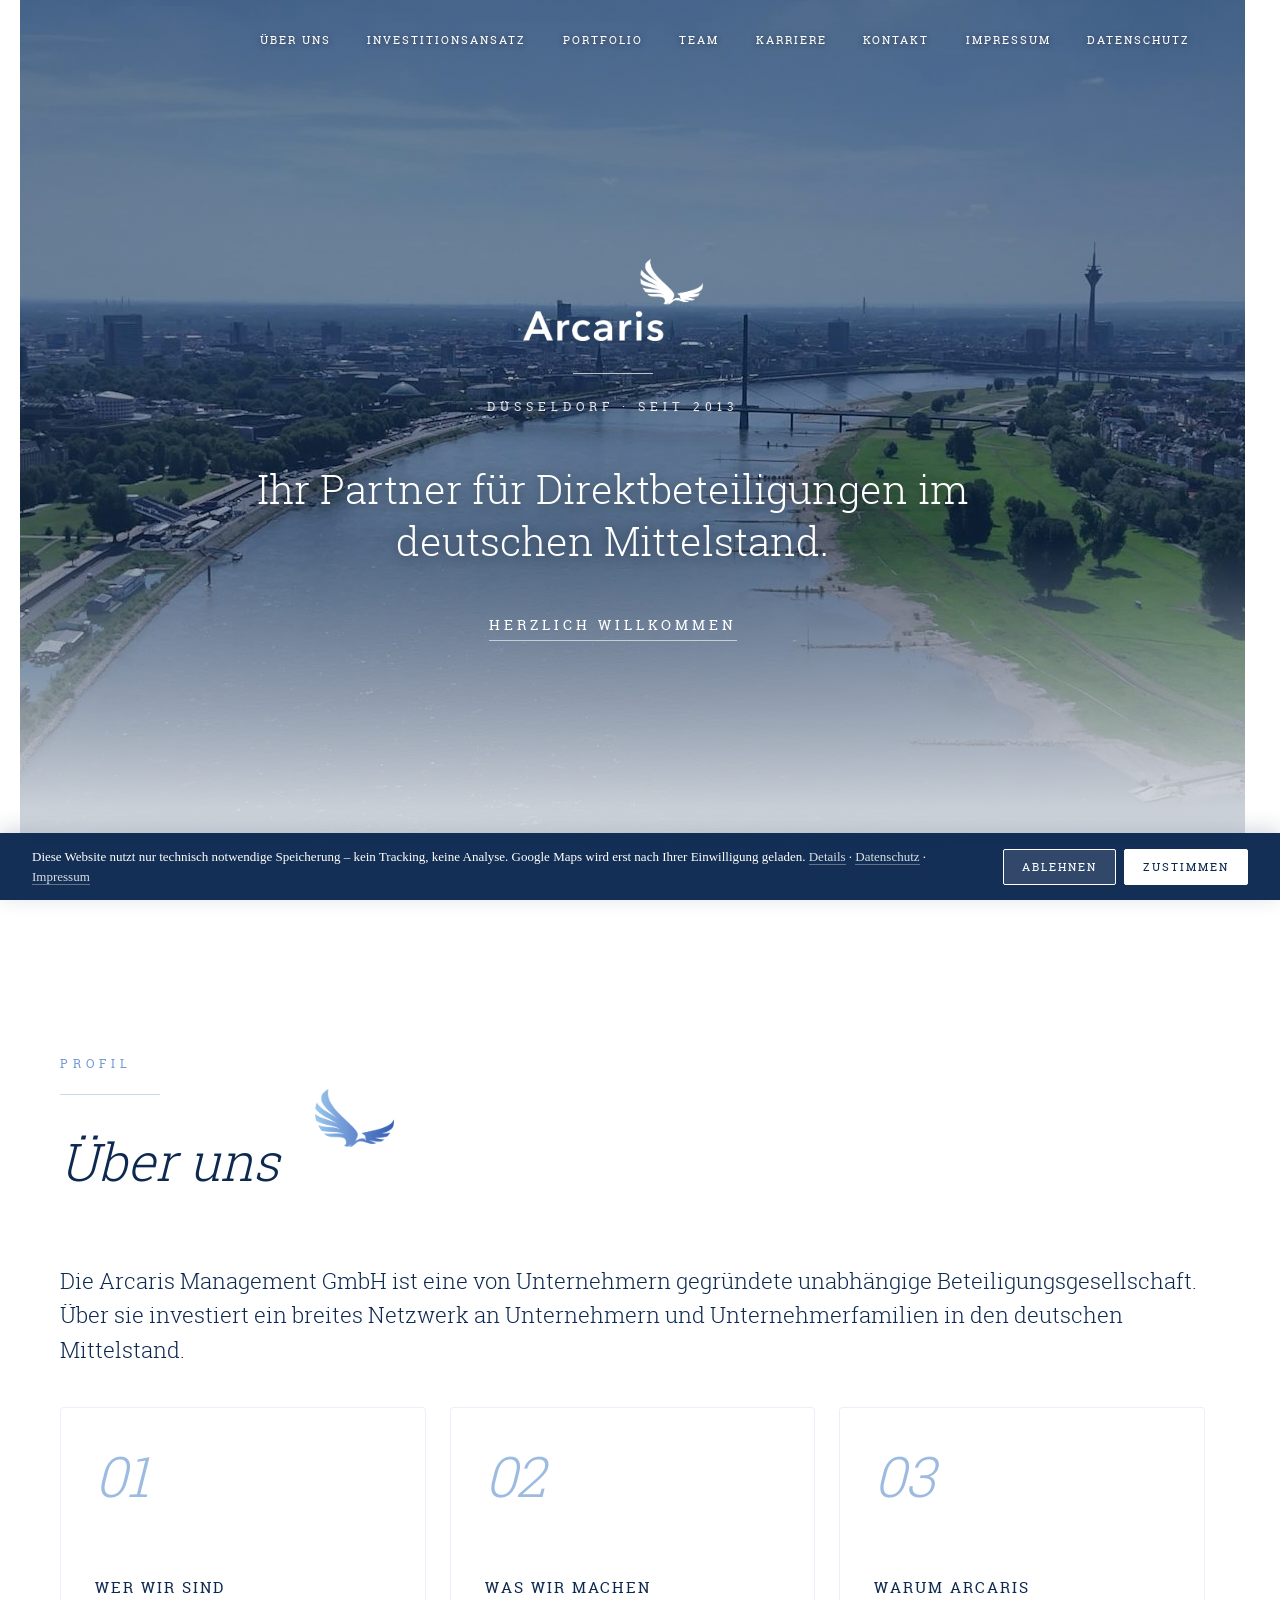
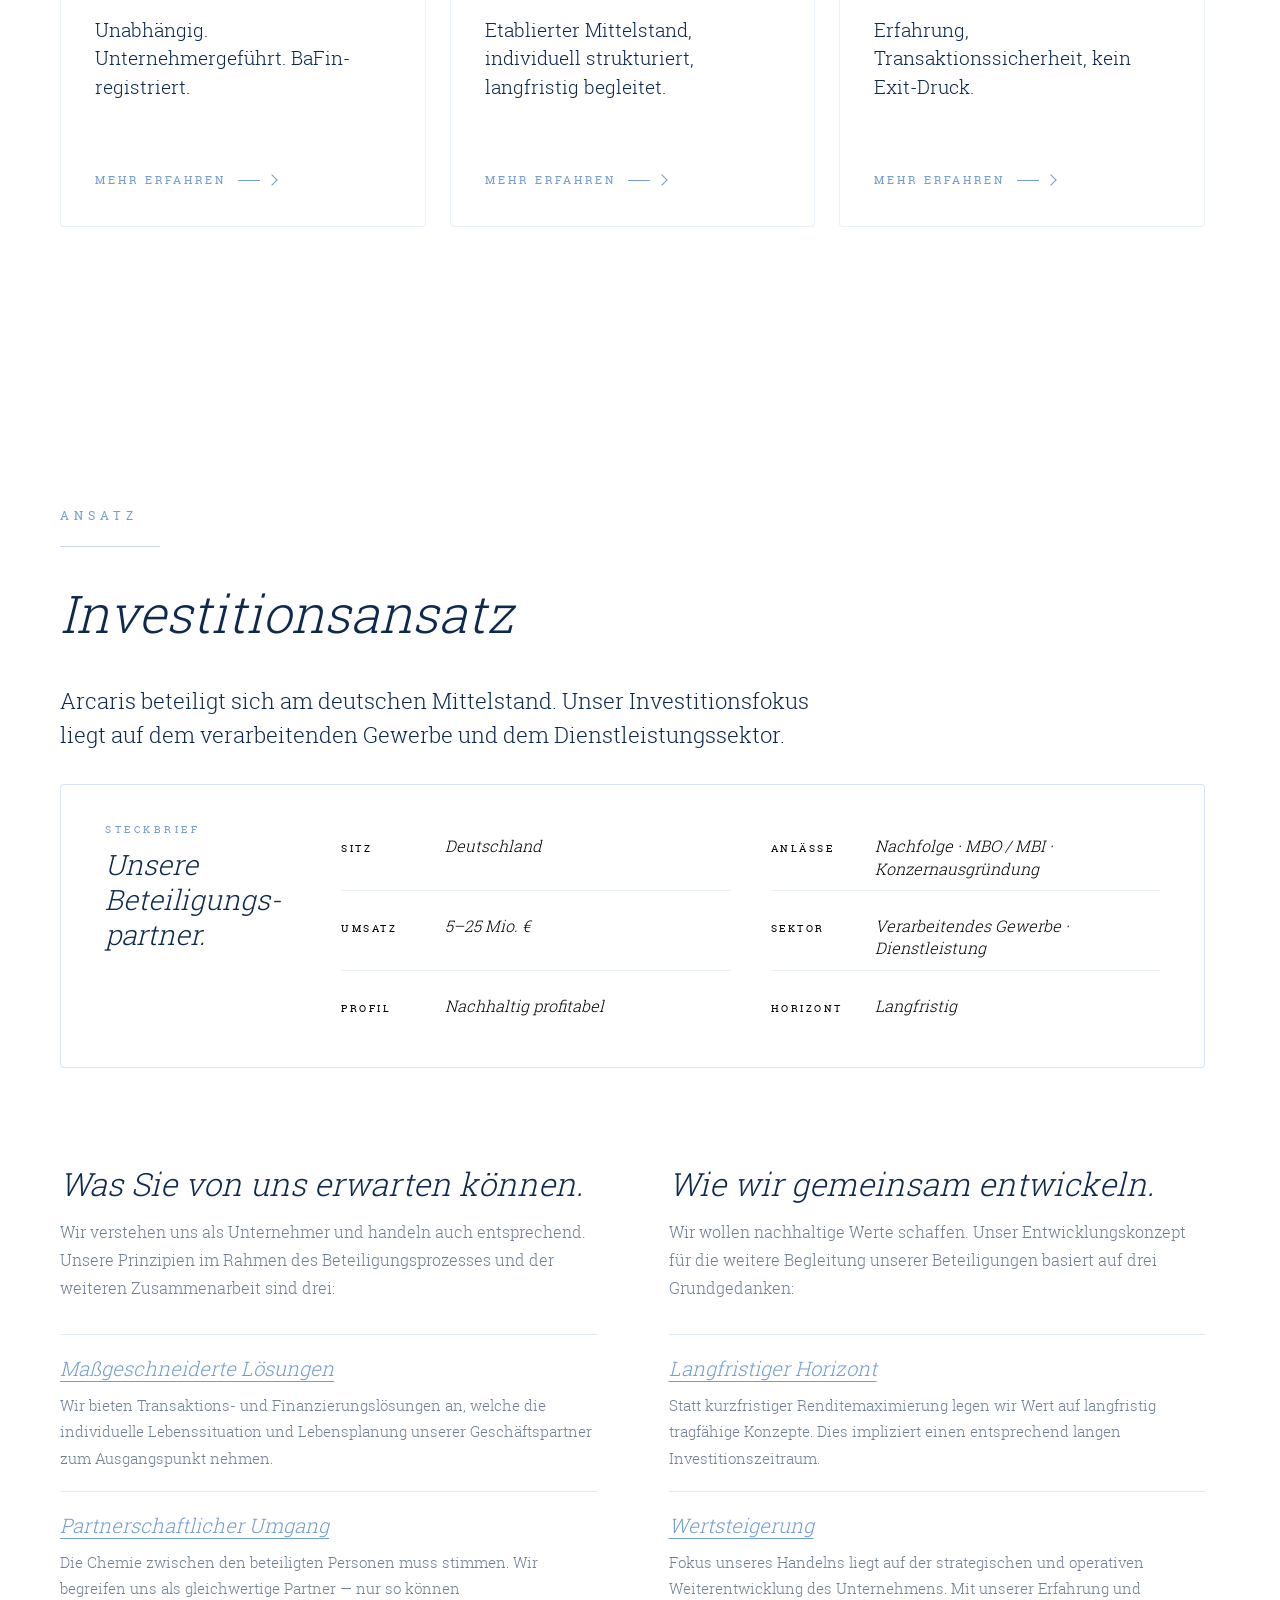
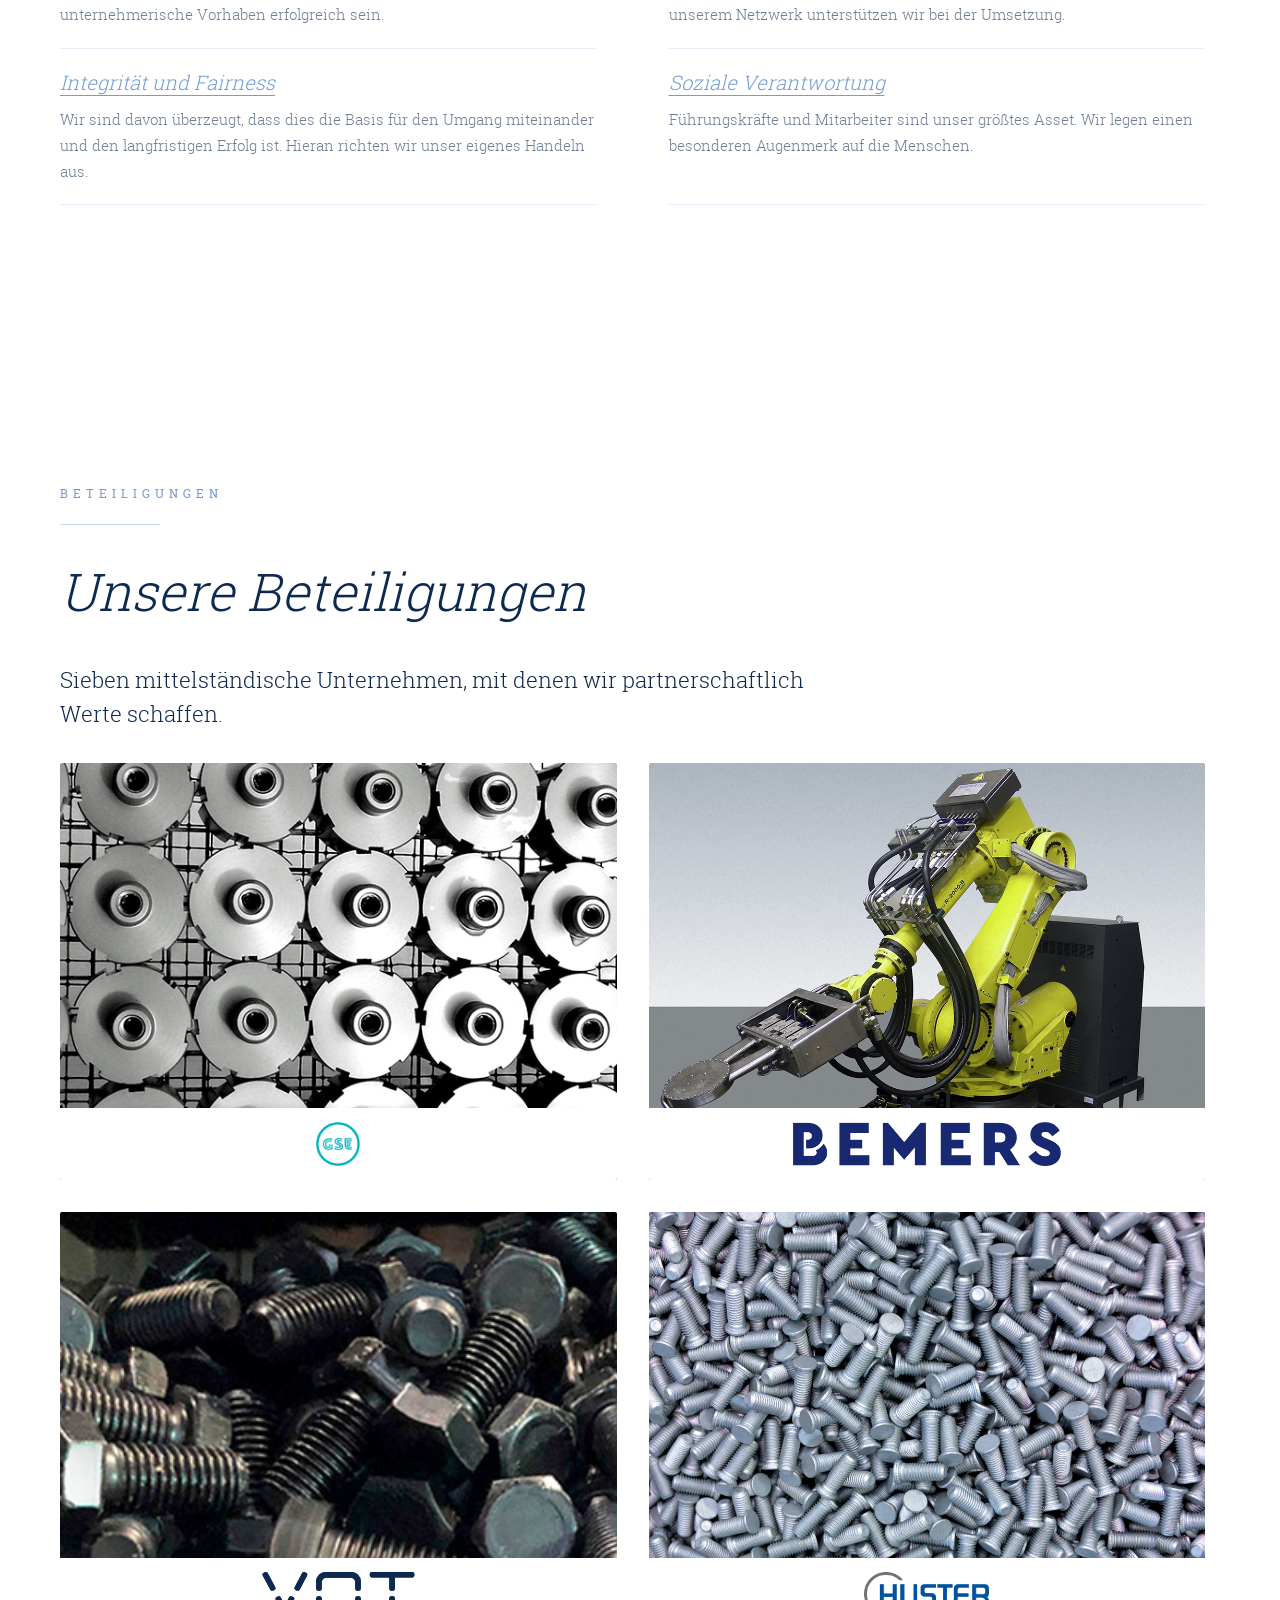
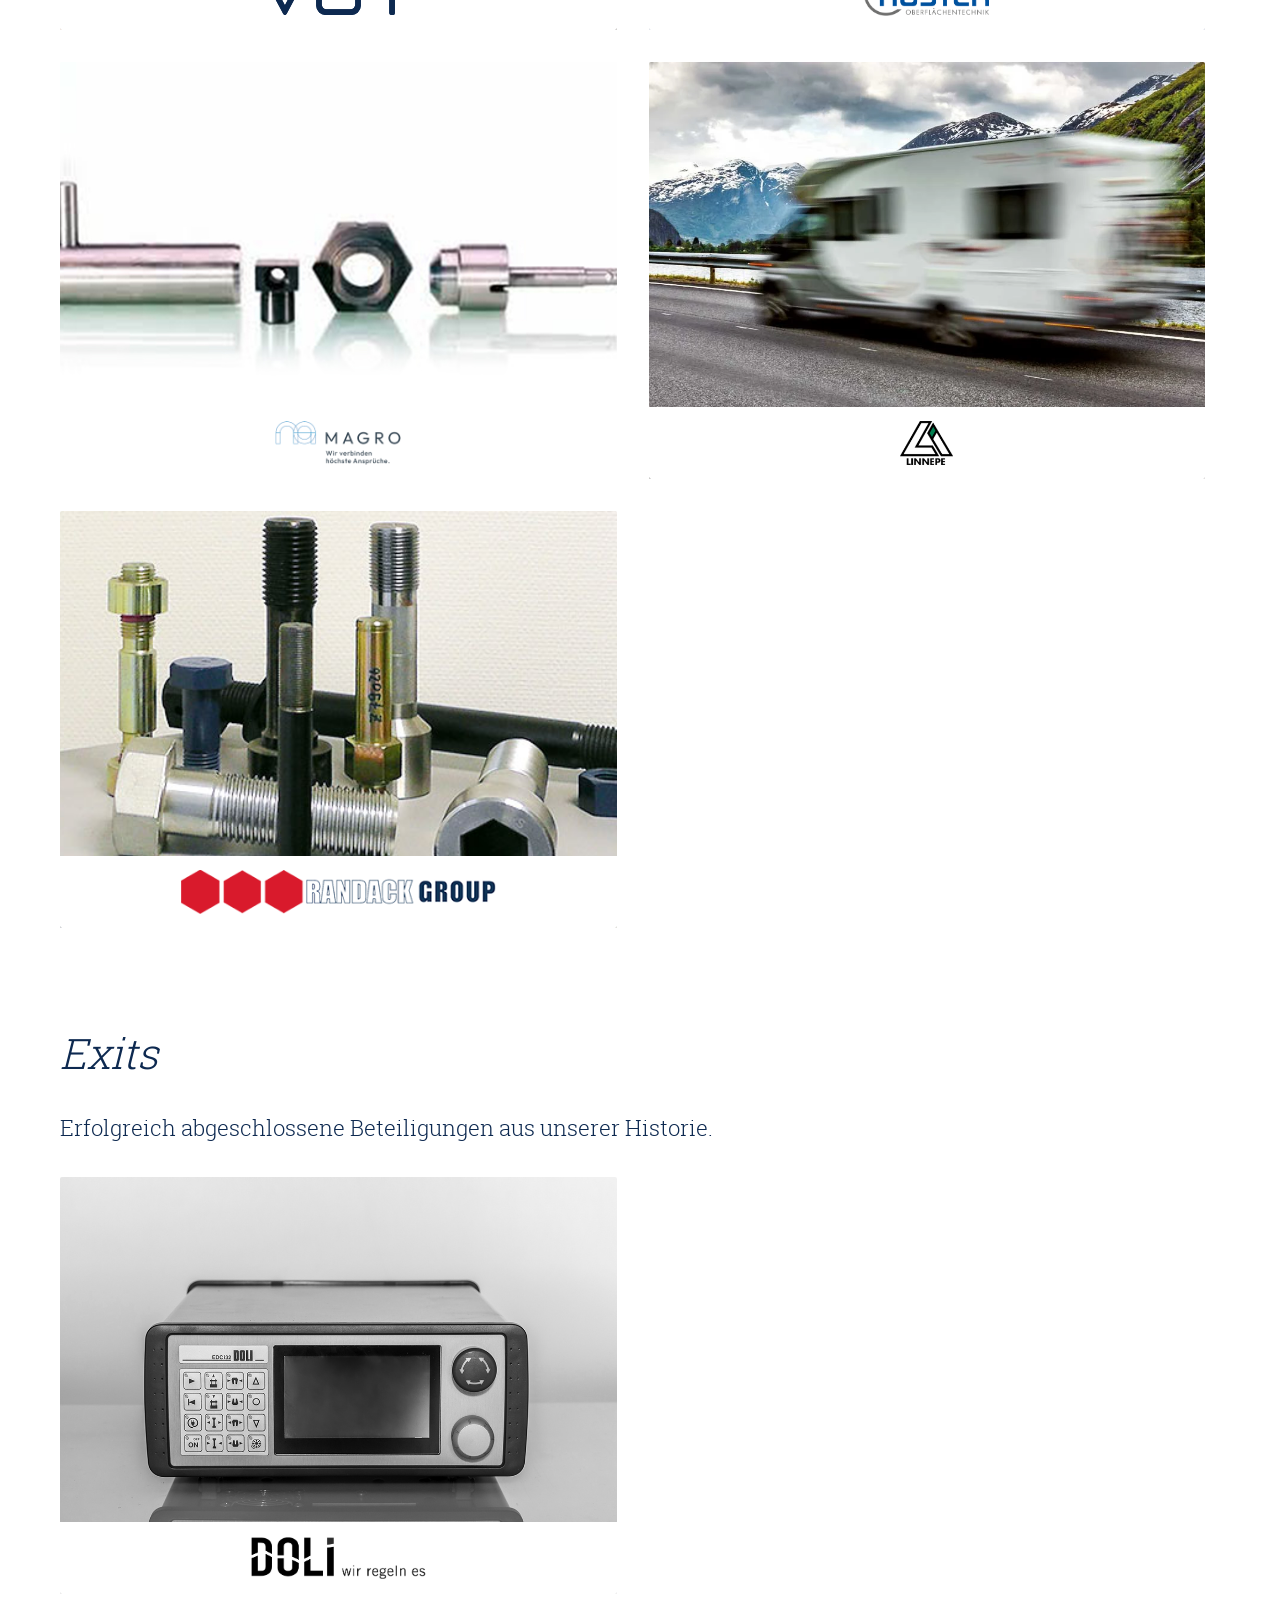
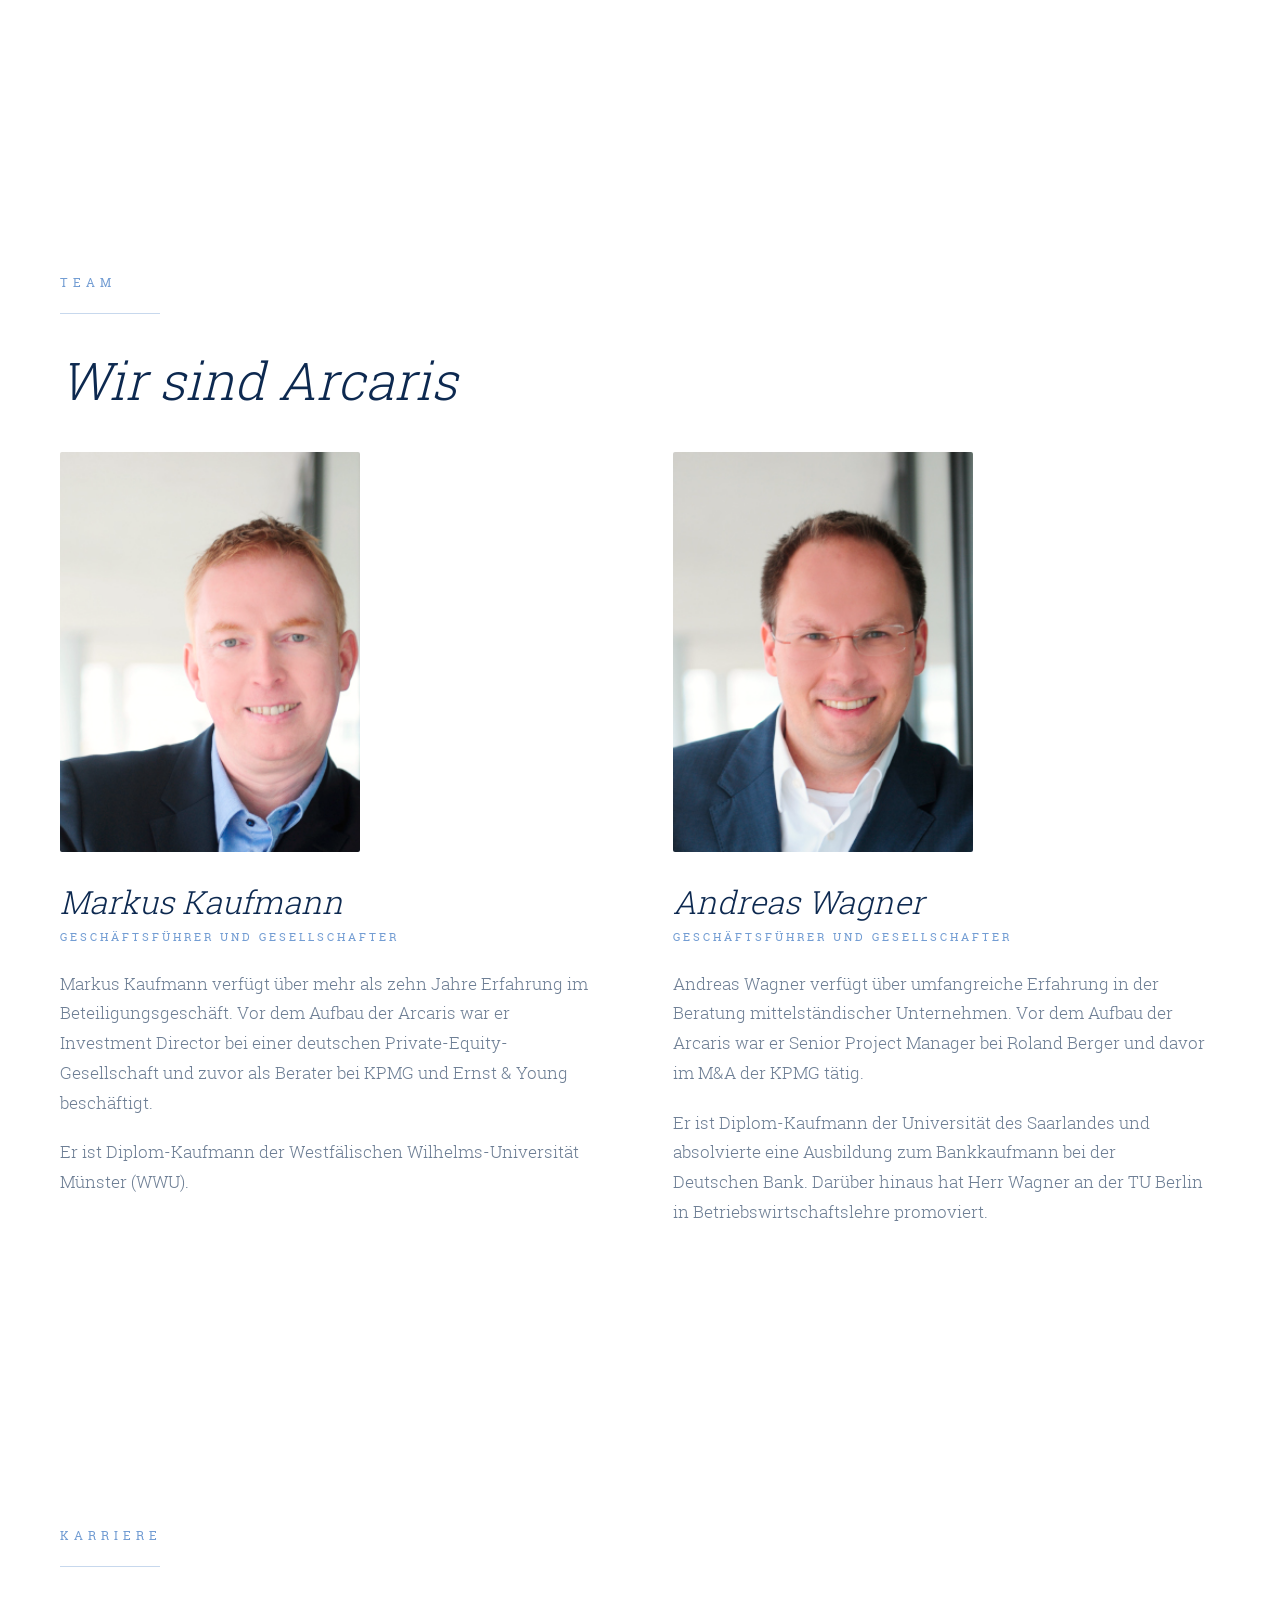
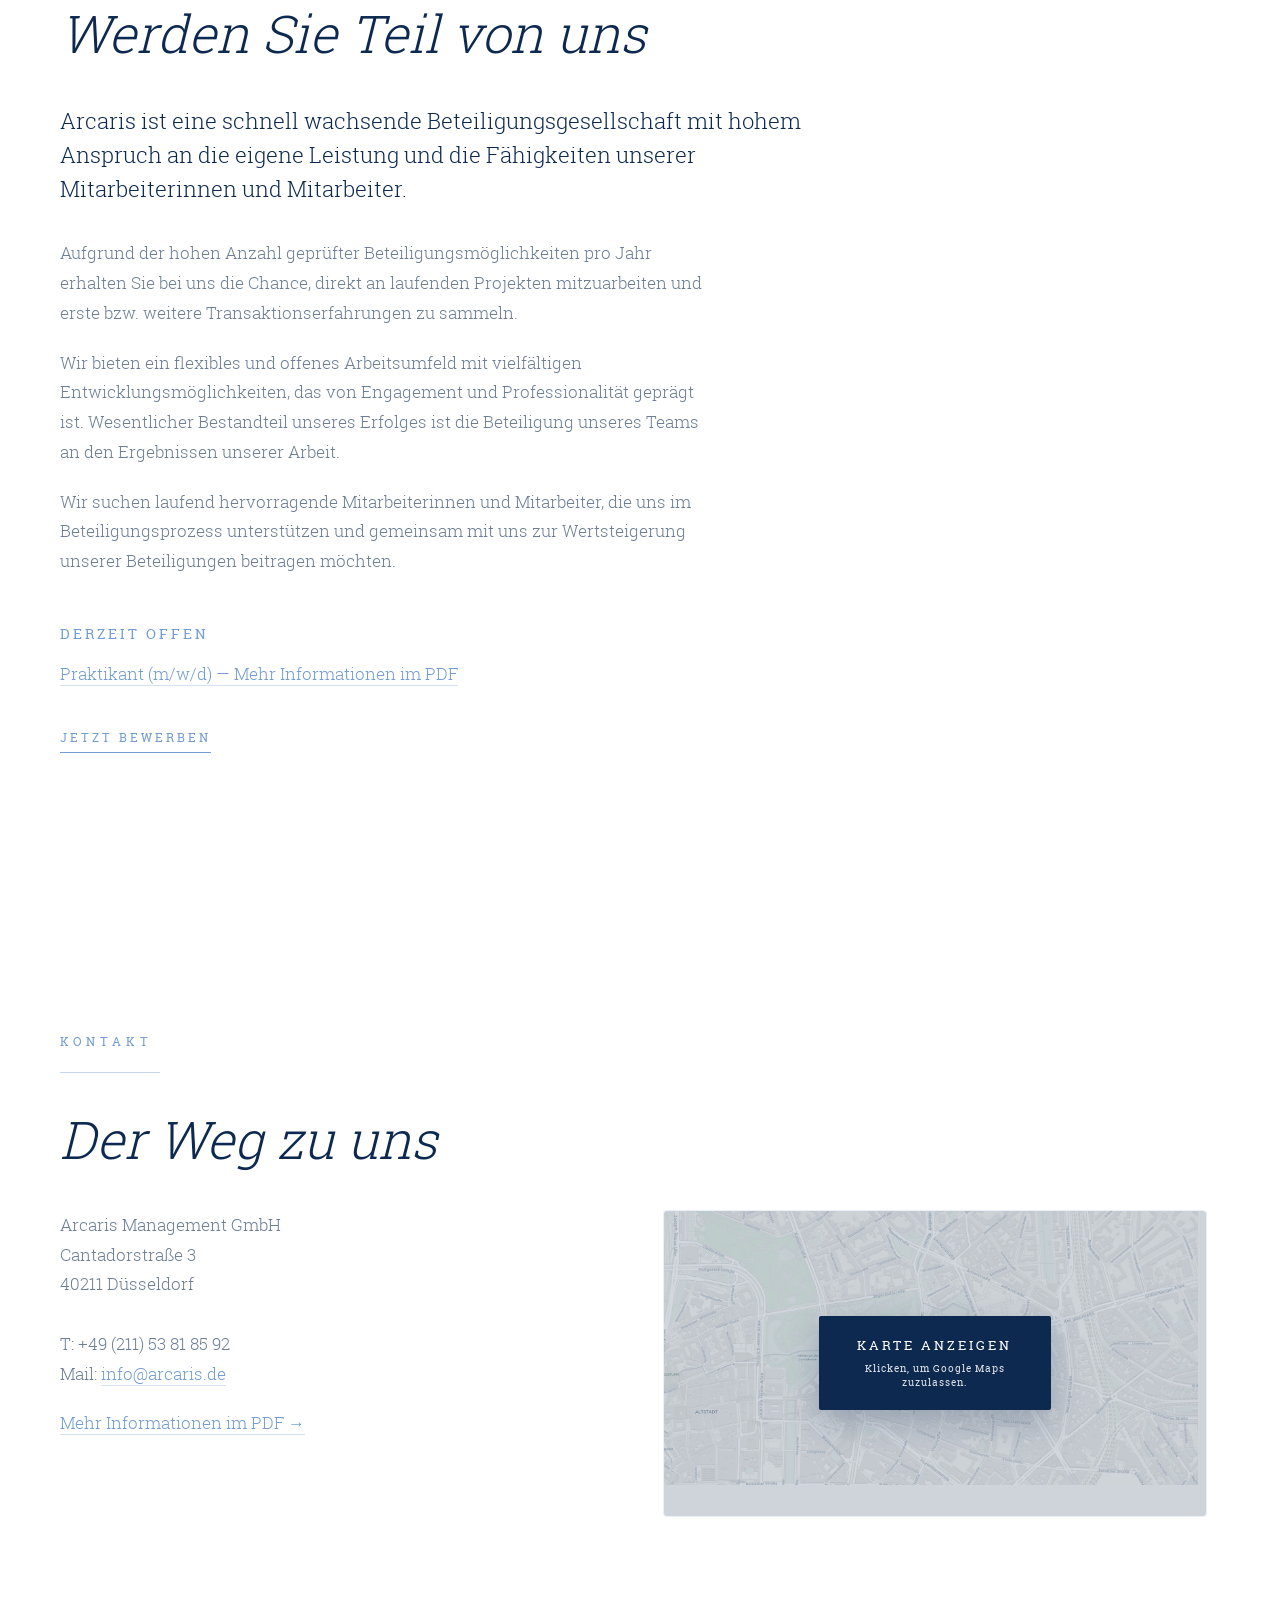
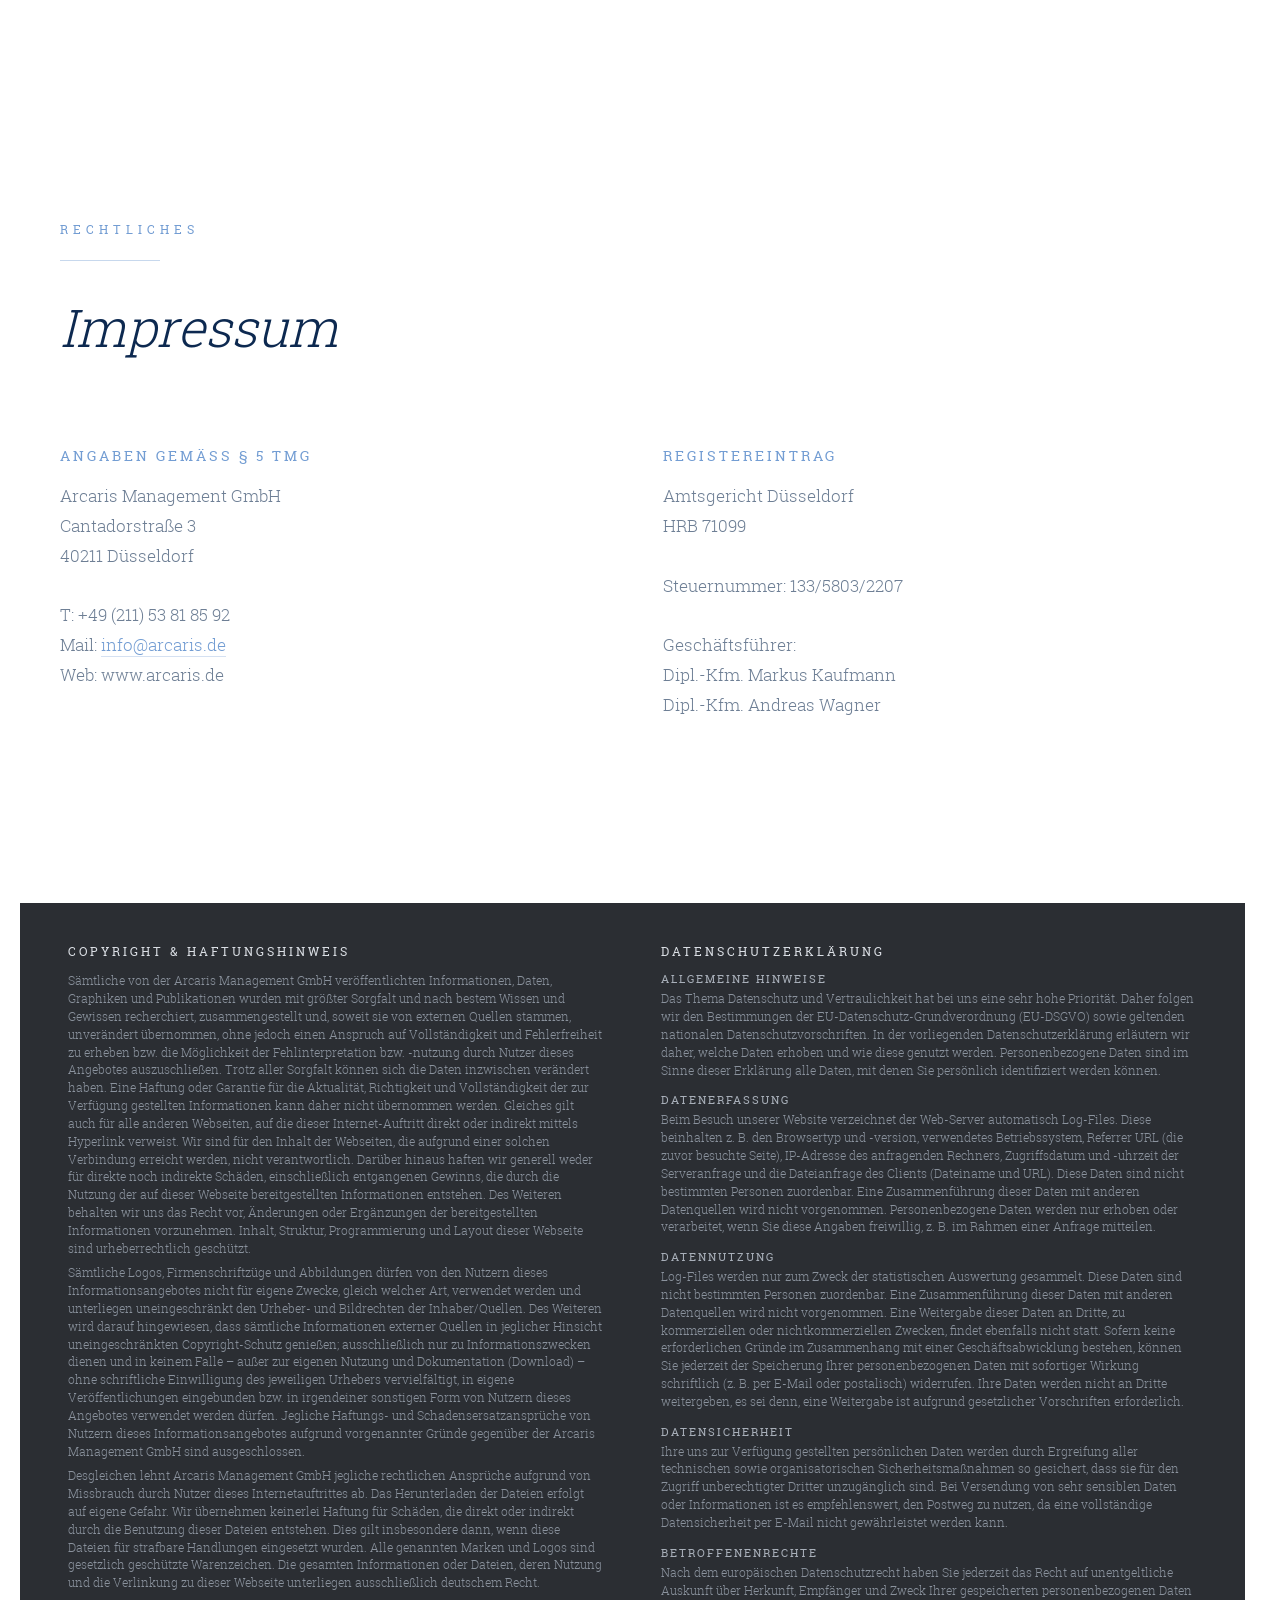
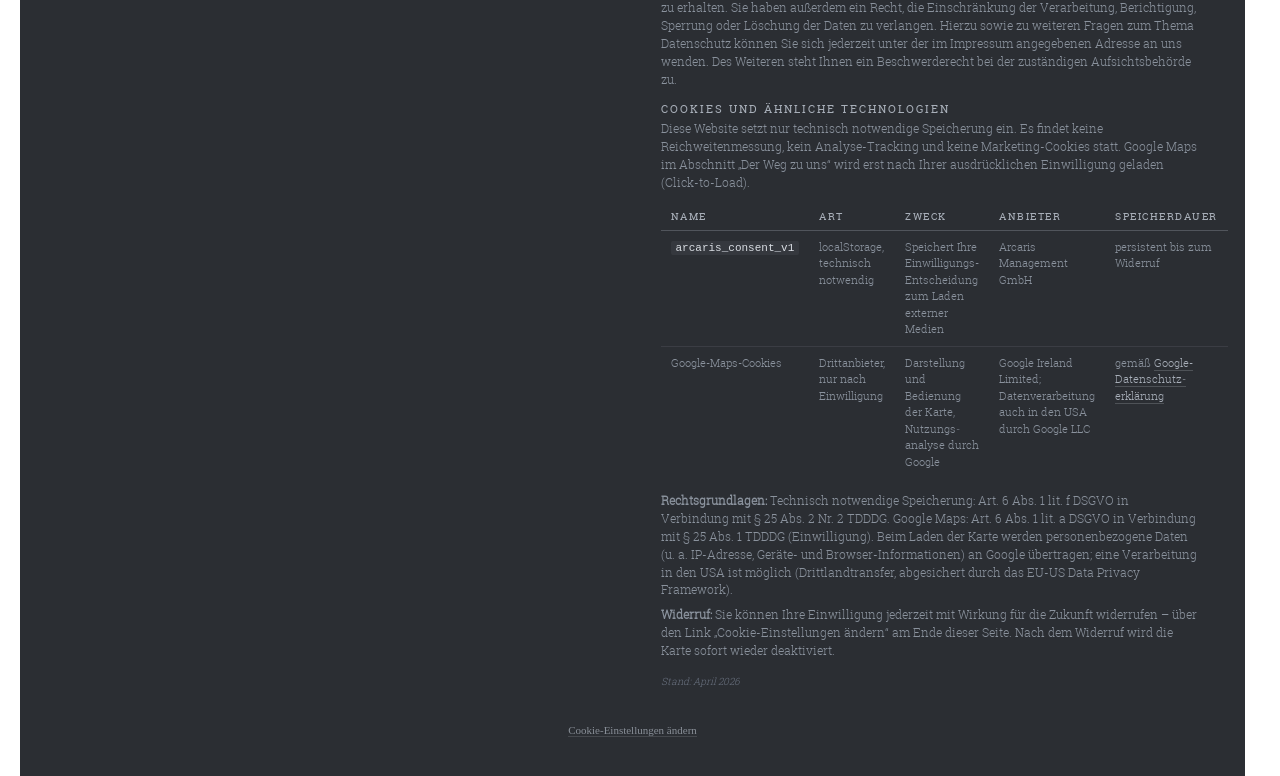
==== commit 8c6bfa5b: "Revert Review-Commit + Hero-Fix, zurueck zu d42be6c Reverts: - f72e88f (Hero-Video: 100vh) - 04b0eff" ====
--- a/index.html
+++ b/index.html
@@ -8,23 +8,6 @@
         <title>Arcaris - Ihr Partner f&uuml;r Direktbeteiligungen im deutschen Mittelstand</title>
         <meta name="description" content="Ihr Partner für Direktbeteiligung im deutschen Mittelstand.">
         <meta name="viewport" content="width=device-width, initial-scale=1">
-        <meta name="referrer" content="strict-origin-when-cross-origin">
-
-        <!-- Open Graph (LinkedIn, Facebook, WhatsApp, Slack Preview) -->
-        <meta property="og:type" content="website">
-        <meta property="og:site_name" content="Arcaris Management GmbH">
-        <meta property="og:title" content="Arcaris — Ihr Partner für Direktbeteiligungen im deutschen Mittelstand">
-        <meta property="og:description" content="Wir erwerben und begleiten partnerschaftlich mittelständische Unternehmen aus dem deutschen Mittelstand.">
-        <meta property="og:url" content="https://www.arcaris.de/">
-        <meta property="og:image" content="https://www.arcaris.de/img/hero-duesseldorf-poster.jpg">
-        <meta property="og:image:alt" content="Düsseldorfer Skyline mit Medienhafen bei Abenddämmerung">
-        <meta property="og:locale" content="de_DE">
-
-        <!-- Twitter / X Card -->
-        <meta name="twitter:card" content="summary_large_image">
-        <meta name="twitter:title" content="Arcaris — Direktbeteiligungen im deutschen Mittelstand">
-        <meta name="twitter:description" content="Wir erwerben und begleiten partnerschaftlich mittelständische Unternehmen aus dem deutschen Mittelstand.">
-        <meta name="twitter:image" content="https://www.arcaris.de/img/hero-duesseldorf-poster.jpg">
 
         <link rel="preload" href="css/robotoslab-regular-webfont.woff2" as="font" type="font/woff2" crossorigin>
         <link rel="preload" href="css/robotoslab-light-webfont.woff2" as="font" type="font/woff2" crossorigin>
@@ -140,7 +123,7 @@
 }
         </style>
 
-        <link rel="stylesheet" href="css/main.css?v=9" type="text/css">
+        <link rel="stylesheet" href="css/main.css?v=7" type="text/css">
         <link rel="stylesheet" href="css/animate.min.css" type="text/css" />
         <link rel="stylesheet" href="css/idangerous.swiper.css" type="text/css" />
 
@@ -158,9 +141,10 @@
         <link rel="icon" type="image/png" sizes="32x32" href="img/favicon-32.png">
         <link rel="icon" type="image/png" sizes="48x48" href="img/favicon-48.png">
         <link rel="apple-touch-icon" sizes="180x180" href="img/favicon-180.png">
+
+        <script src="js/vendor/modernizr-2.7.0.min.js"></script>
     </head>
     <body id="top">
-<a class="skip-link" href="#ueber_uns">Direkt zum Inhalt</a>
 <div id="preloader">
 	<div class="preloader-stage" aria-hidden="true">
 		<div class="preloader-logo-wrap">
@@ -262,6 +246,24 @@
 		<h1>Ihr Partner f&uuml;r Direkt&shy;beteiligungen im deutschen Mittelstand.</h1>
 		<a class="start__cta" href="#ueber_uns">Herzlich willkommen</a>
 	</div>
+
+	<!--
+	        <section id="start" data-speed="0" data-type="background">
+	            <div class="start__content">
+	                <h1>Ihr Partner für Direktbeteiligung im deutschen Mittelstand.</h1>
+	                <h2 class="herzlich_willkommen">
+		                <a href="#ueber_uns">
+			                <div class="svg-wrapper">
+								<svg height="60" width="200" xmlns="http://www.w3.org/2000/svg">
+									<rect class="shape" height="60" width="200" />
+									<div class="text">Herzlich Willkommen</div>
+								</svg>
+							</div>
+						</a>
+						</h2>
+	            </div>
+	        </section>
+	-->
 
     <section id="ueber_uns" class="g-section">
         <div class="g-inner">
@@ -606,6 +608,14 @@
             </div>
         </section>
 
+<!--
+        <section id="footer">
+            <div class="footer__content">
+                <h2><a class="link-impressum">Impressum</a></h2>
+            </div>
+        </section>
+-->
+
         <section id="impressum" class="g-section">
             <div class="g-inner">
                 <div class="g-kicker">Rechtliches</div>
@@ -712,8 +722,16 @@
 
 
 
+<!--
+        <script src="http://ajax.googleapis.com/ajax/libs/jquery/1.10.2/jquery.min.js"></script>
+        <script>window.jQuery || document.write('<script src="js/vendor/jquery-1.10.2.min.js"><\/script>')</script>
+-->
         <script src="js/jquery-2.1.1.min.js"></script>
-        <script src="js/main.js?v=2"></script>
+        <script src="js/jquery.mobile-1.3.2.min.js"></script>
+        <script src="js/idangerous_df.swiper.js"></script>
+        <script src="js/respond.src"></script>
+        <script src="js/jquery.backstretch.min.js"></script>
+        <script src="js/main.js"></script>
 
 		<!-- ================================================================
 		     Cookie-Banner (eigener, DSGVO-konformer Consent-Manager)
@@ -733,32 +751,7 @@
 
 		<script src="js/arcaris-consent.js?v=5"></script>
 
-		<!-- Structured data for search engines (Schema.org Organization) -->
-		<script type="application/ld+json">
-		{
-			"@context": "https://schema.org",
-			"@type": "Organization",
-			"name": "Arcaris Management GmbH",
-			"url": "https://www.arcaris.de/",
-			"logo": "https://www.arcaris.de/img/Arcaris_logo_blau_verlauf.png",
-			"foundingDate": "2013",
-			"description": "Unabhängige Beteiligungsgesellschaft mit Fokus auf Direktbeteiligungen im deutschen Mittelstand.",
-			"address": {
-				"@type": "PostalAddress",
-				"streetAddress": "Cantadorstraße 3",
-				"postalCode": "40211",
-				"addressLocality": "Düsseldorf",
-				"addressCountry": "DE"
-			},
-			"contactPoint": {
-				"@type": "ContactPoint",
-				"telephone": "+49-211-53818592",
-				"email": "info@arcaris.de",
-				"contactType": "customer service",
-				"availableLanguage": ["de"]
-			}
-		}
-		</script>
-
     </body>
 </html>
+
+<!-- Localized -->
--- a/css/main.css
+++ b/css/main.css
@@ -87,41 +87,6 @@
 
 a:focus {
 	outline: none;
-}
-
-/* Keyboard users still get a visible focus ring. Mouse clicks don't. */
-a:focus-visible,
-button:focus-visible,
-[role="button"]:focus-visible,
-input:focus-visible,
-textarea:focus-visible,
-select:focus-visible {
-	outline: 2px solid #739dd3;
-	outline-offset: 3px;
-	border-radius: 2px;
-}
-
-/* Skip-to-content link: visually hidden until focused by Tab */
-.skip-link {
-	position: absolute;
-	left: 12px;
-	top: -60px;
-	z-index: 10001;
-	padding: 10px 16px;
-	background: #0d2950;
-	color: #fff;
-	font-family: "roboto_slabregular", "Roboto Slab", Georgia, serif;
-	font-size: 12px;
-	letter-spacing: 2px;
-	text-transform: uppercase;
-	text-decoration: none;
-	border-radius: 2px;
-	transition: top 0.15s ease;
-}
-.skip-link:focus {
-	top: 12px;
-	outline: 2px solid #fff;
-	outline-offset: 2px;
 }
 
 a:active,
@@ -1799,7 +1764,7 @@
 
 .hero-video {
     width: 100%;
-    height: 100vh;
+    height: 100%;
     position: relative;
     overflow: hidden;
     z-index: 1;
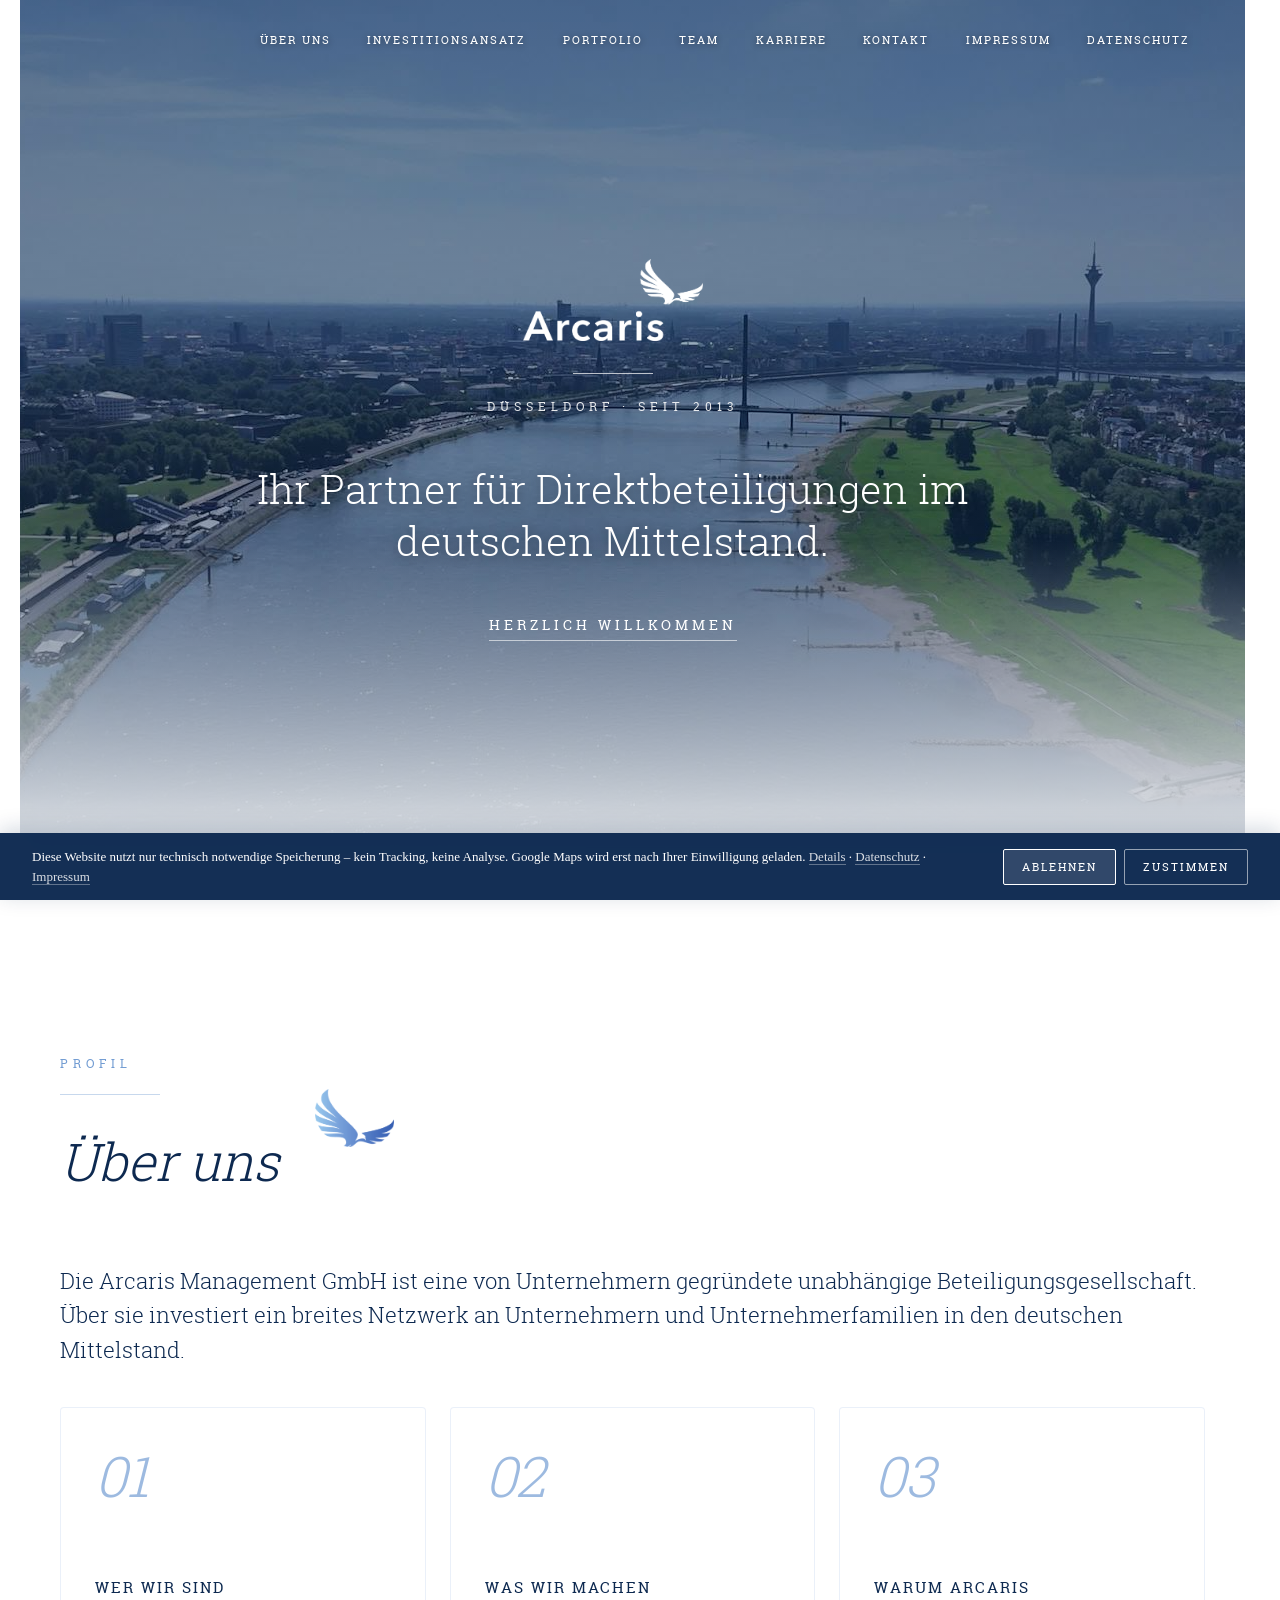
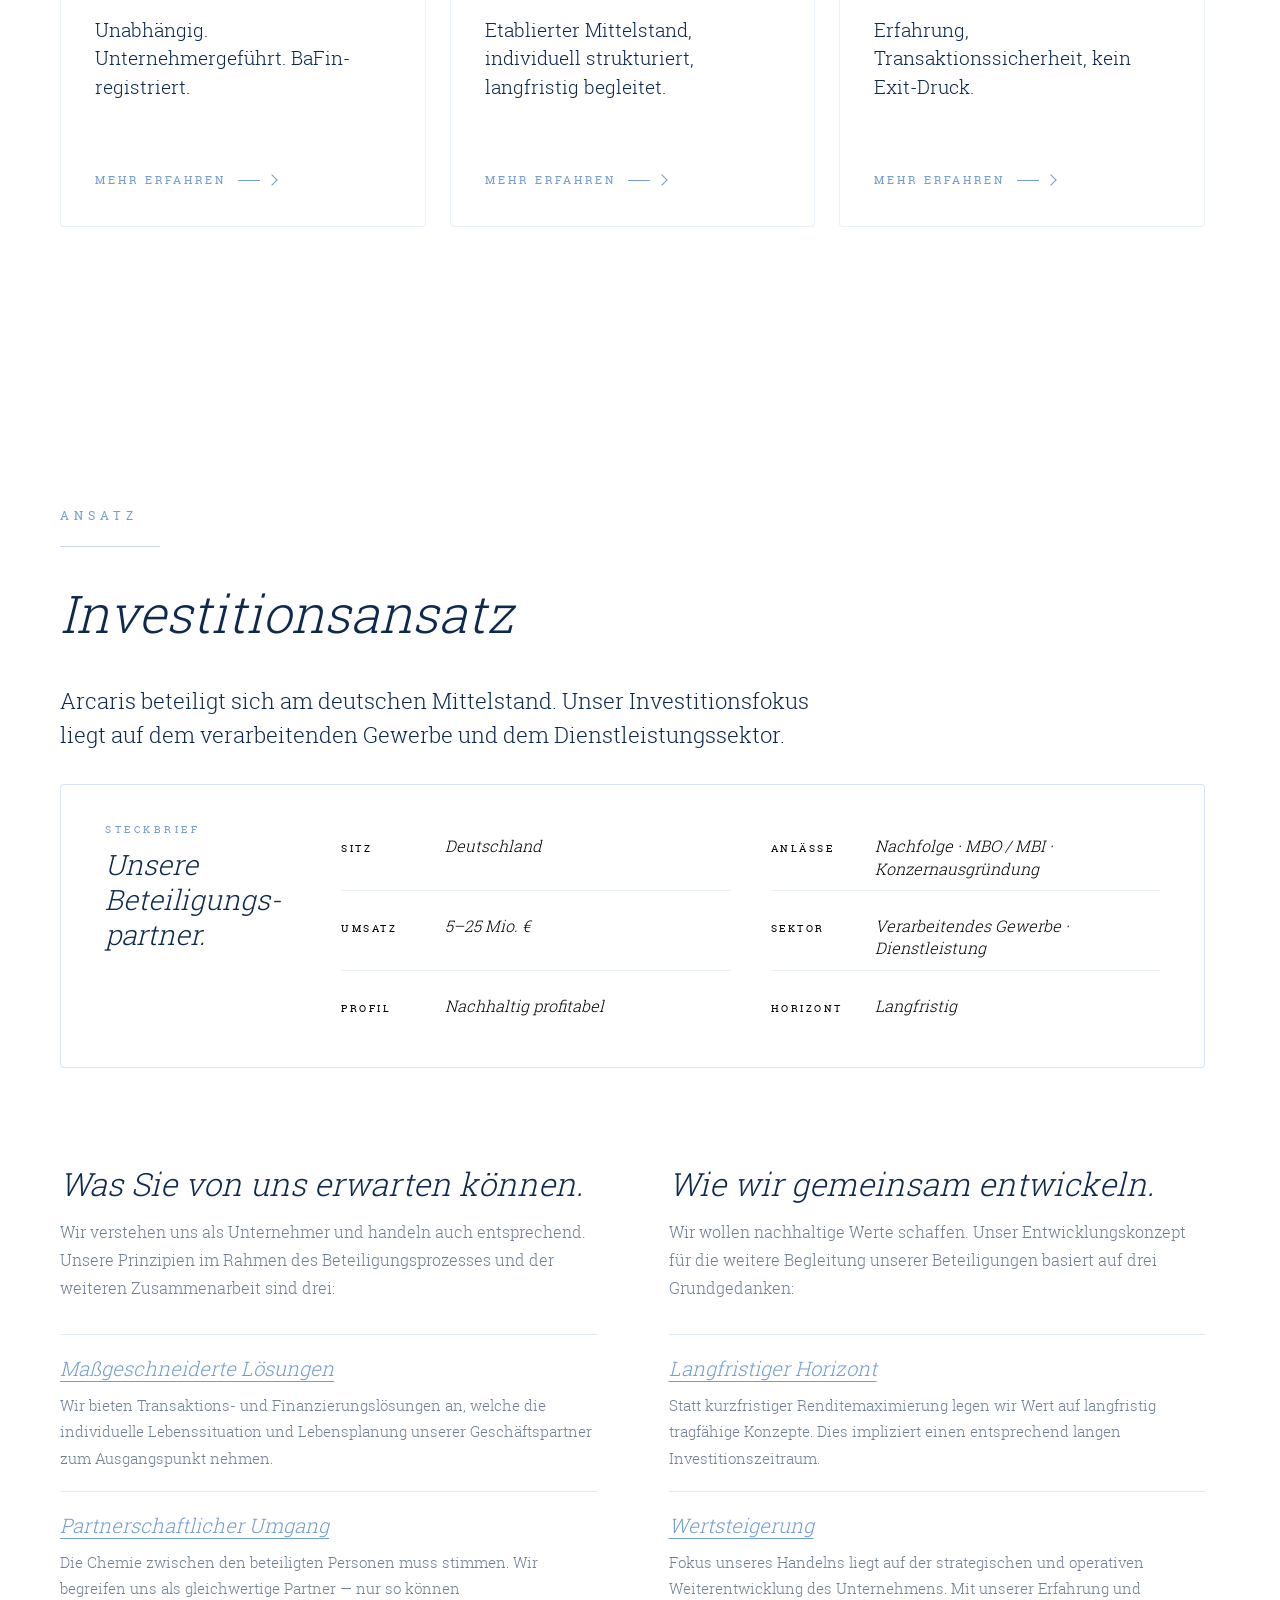
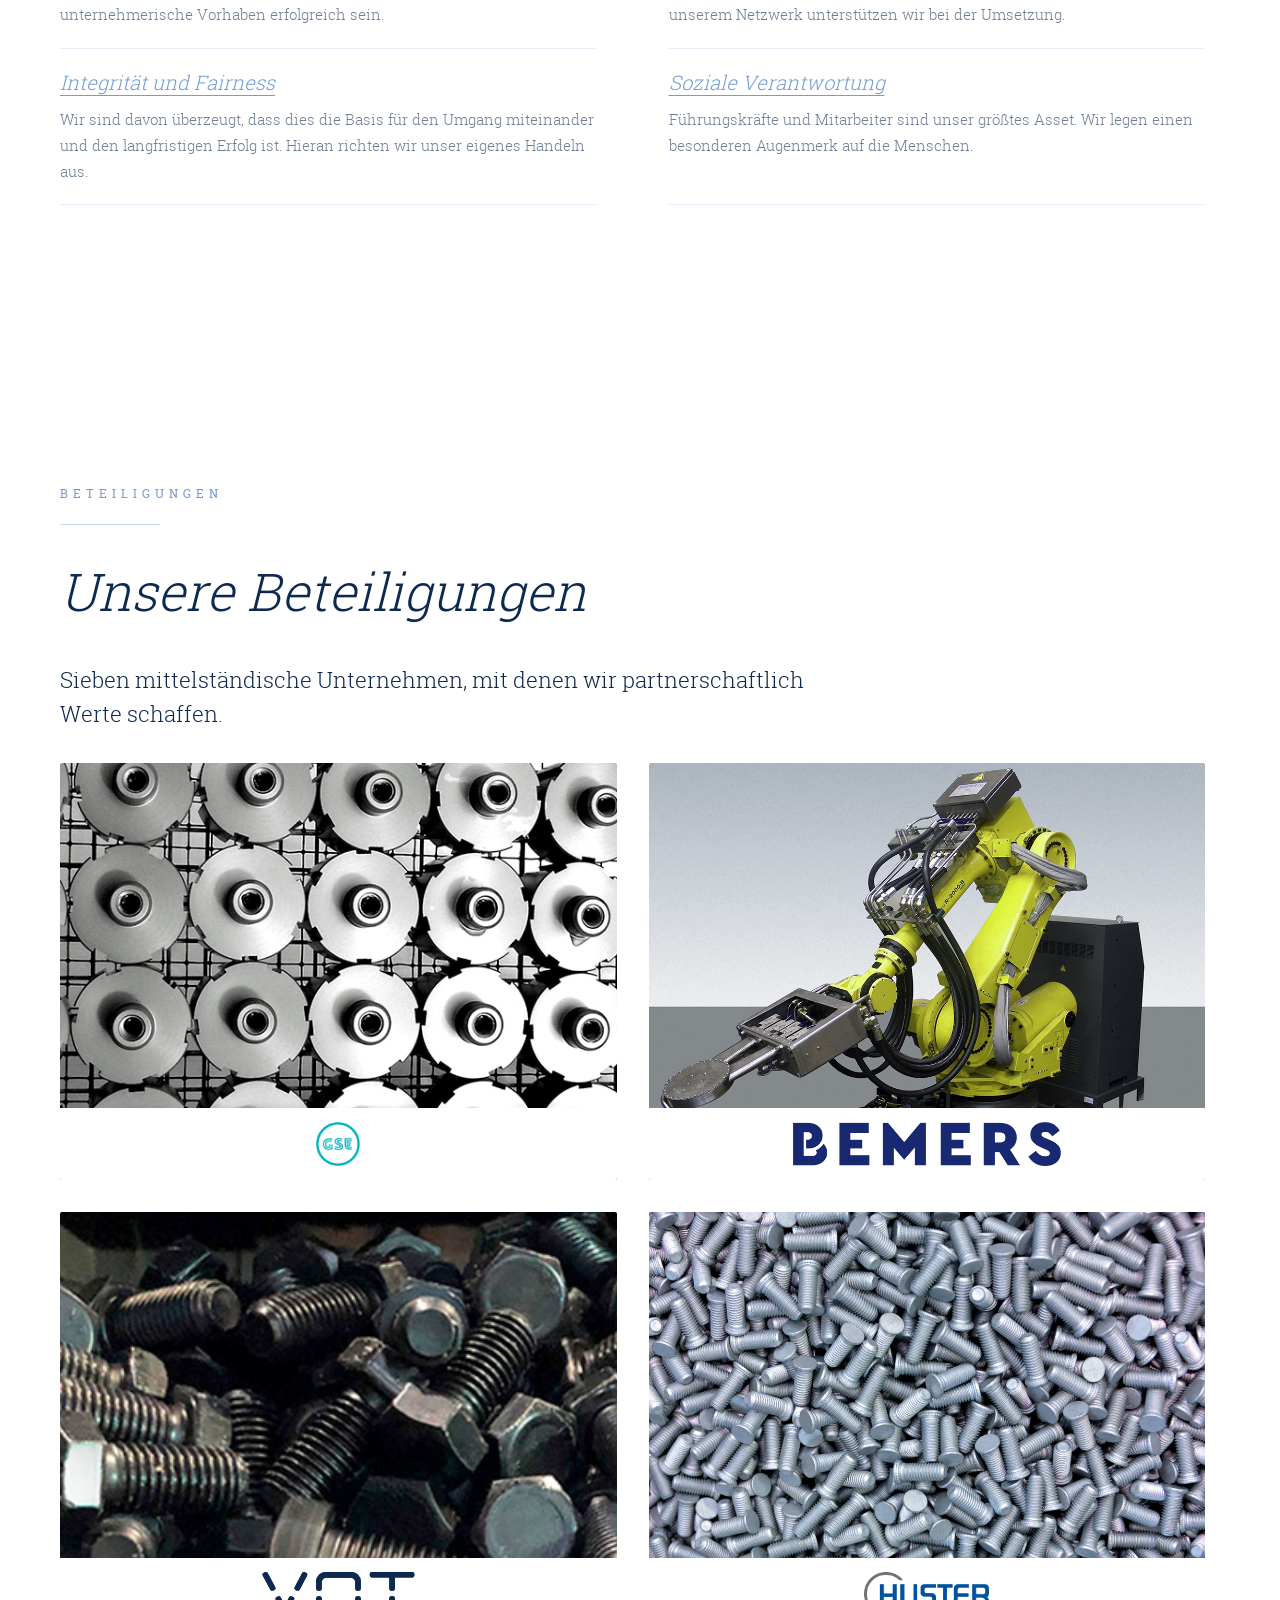
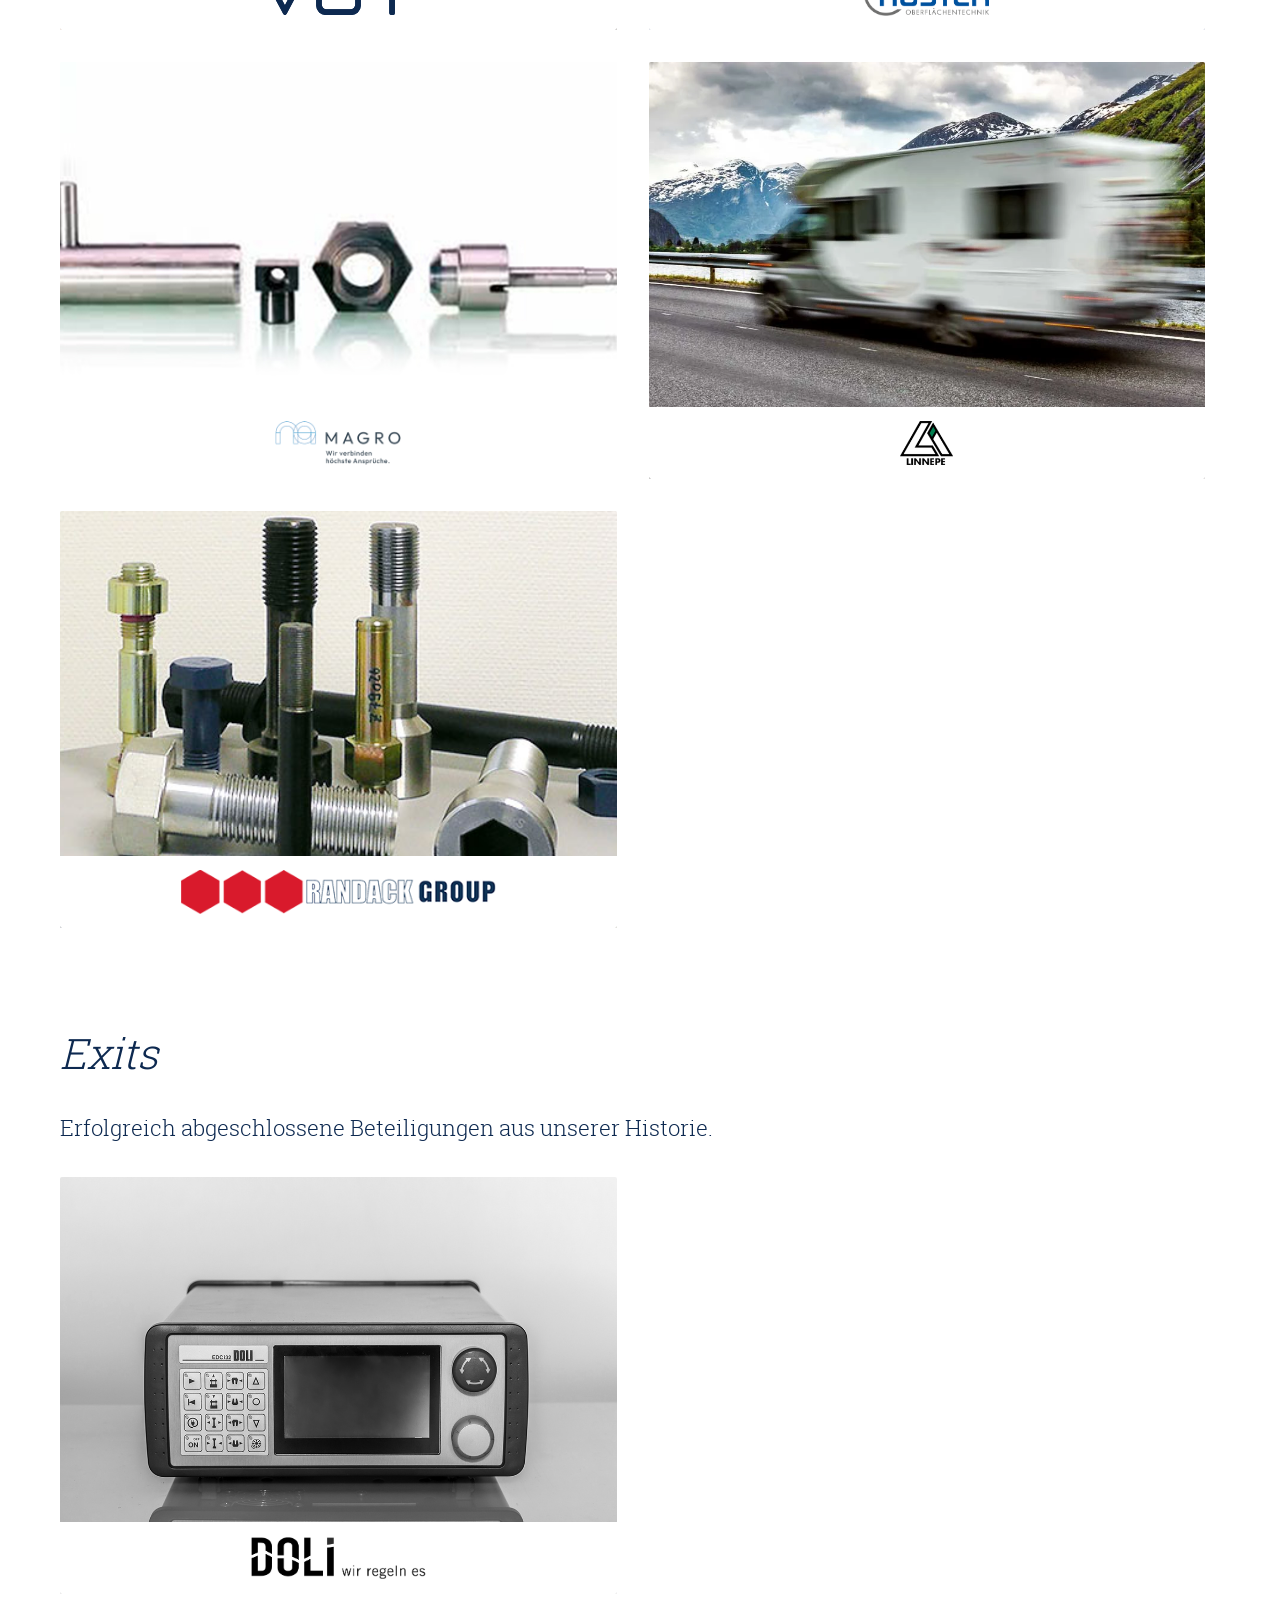
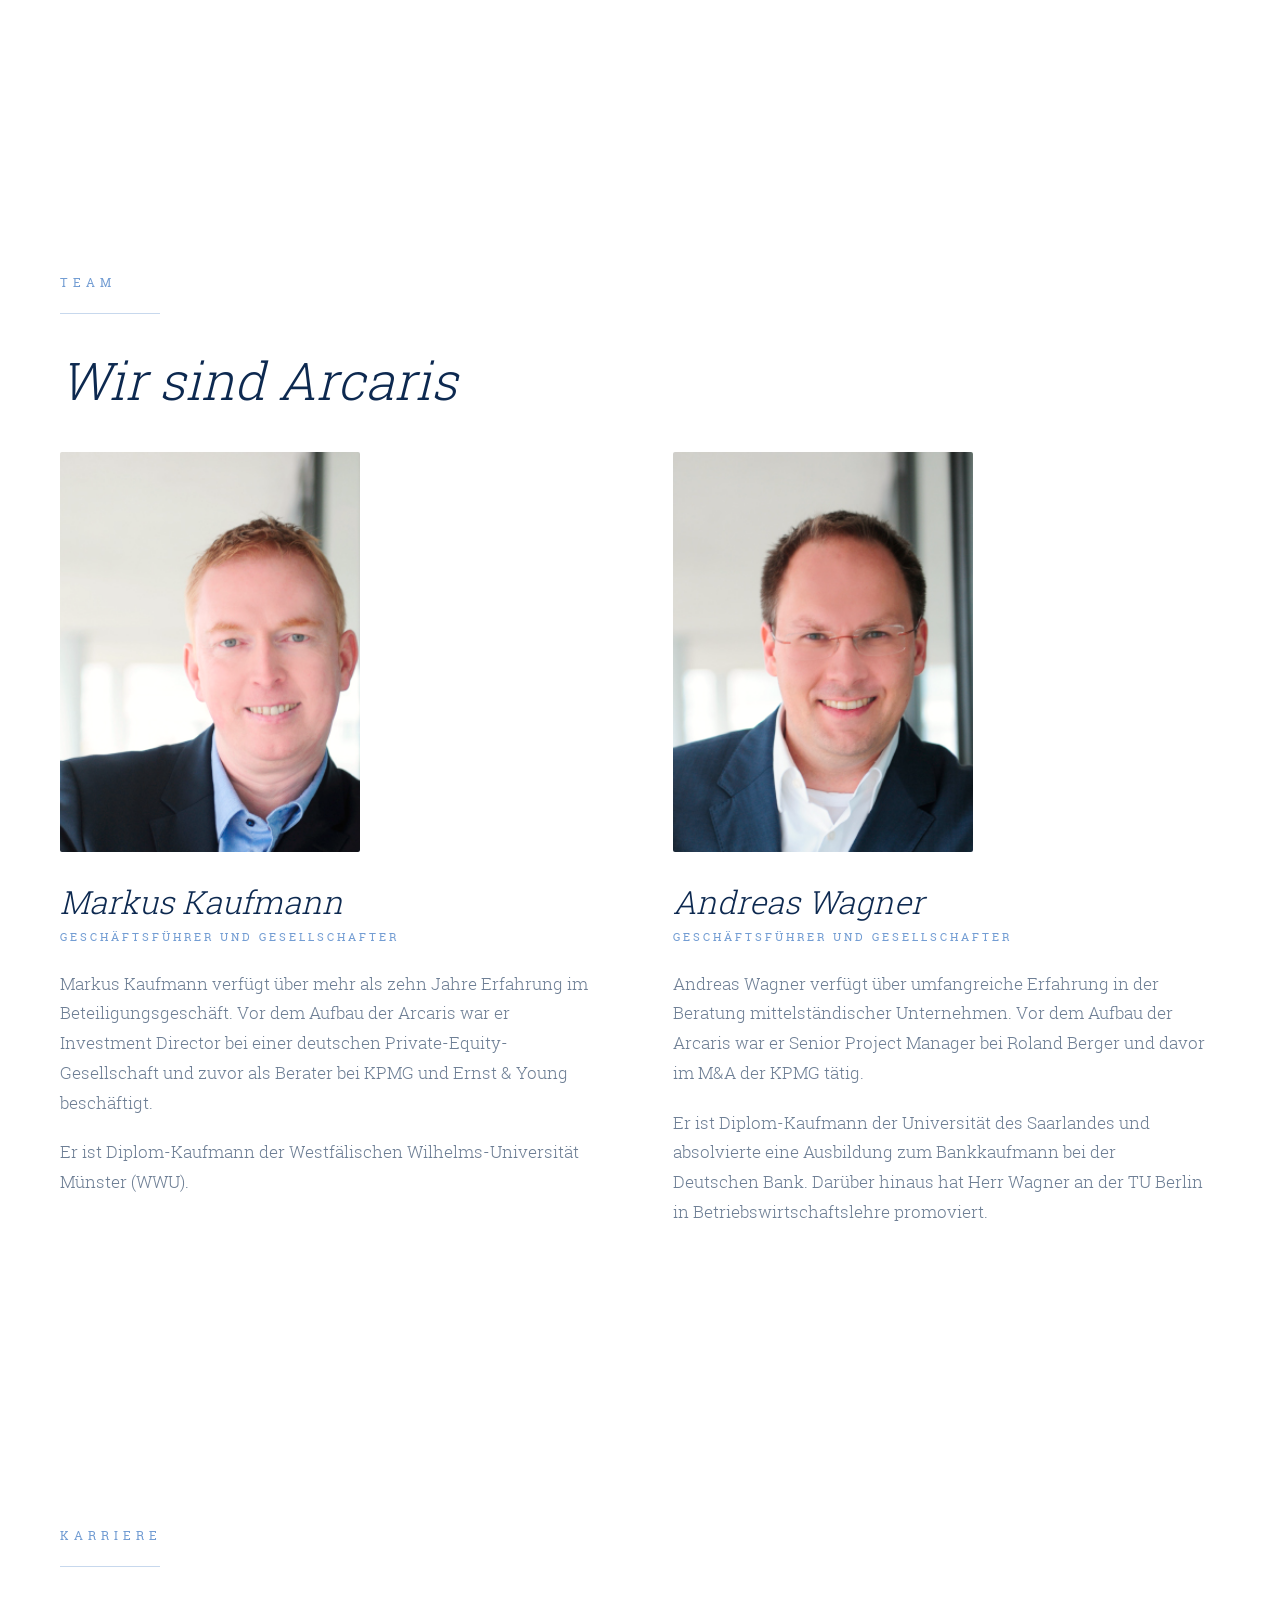
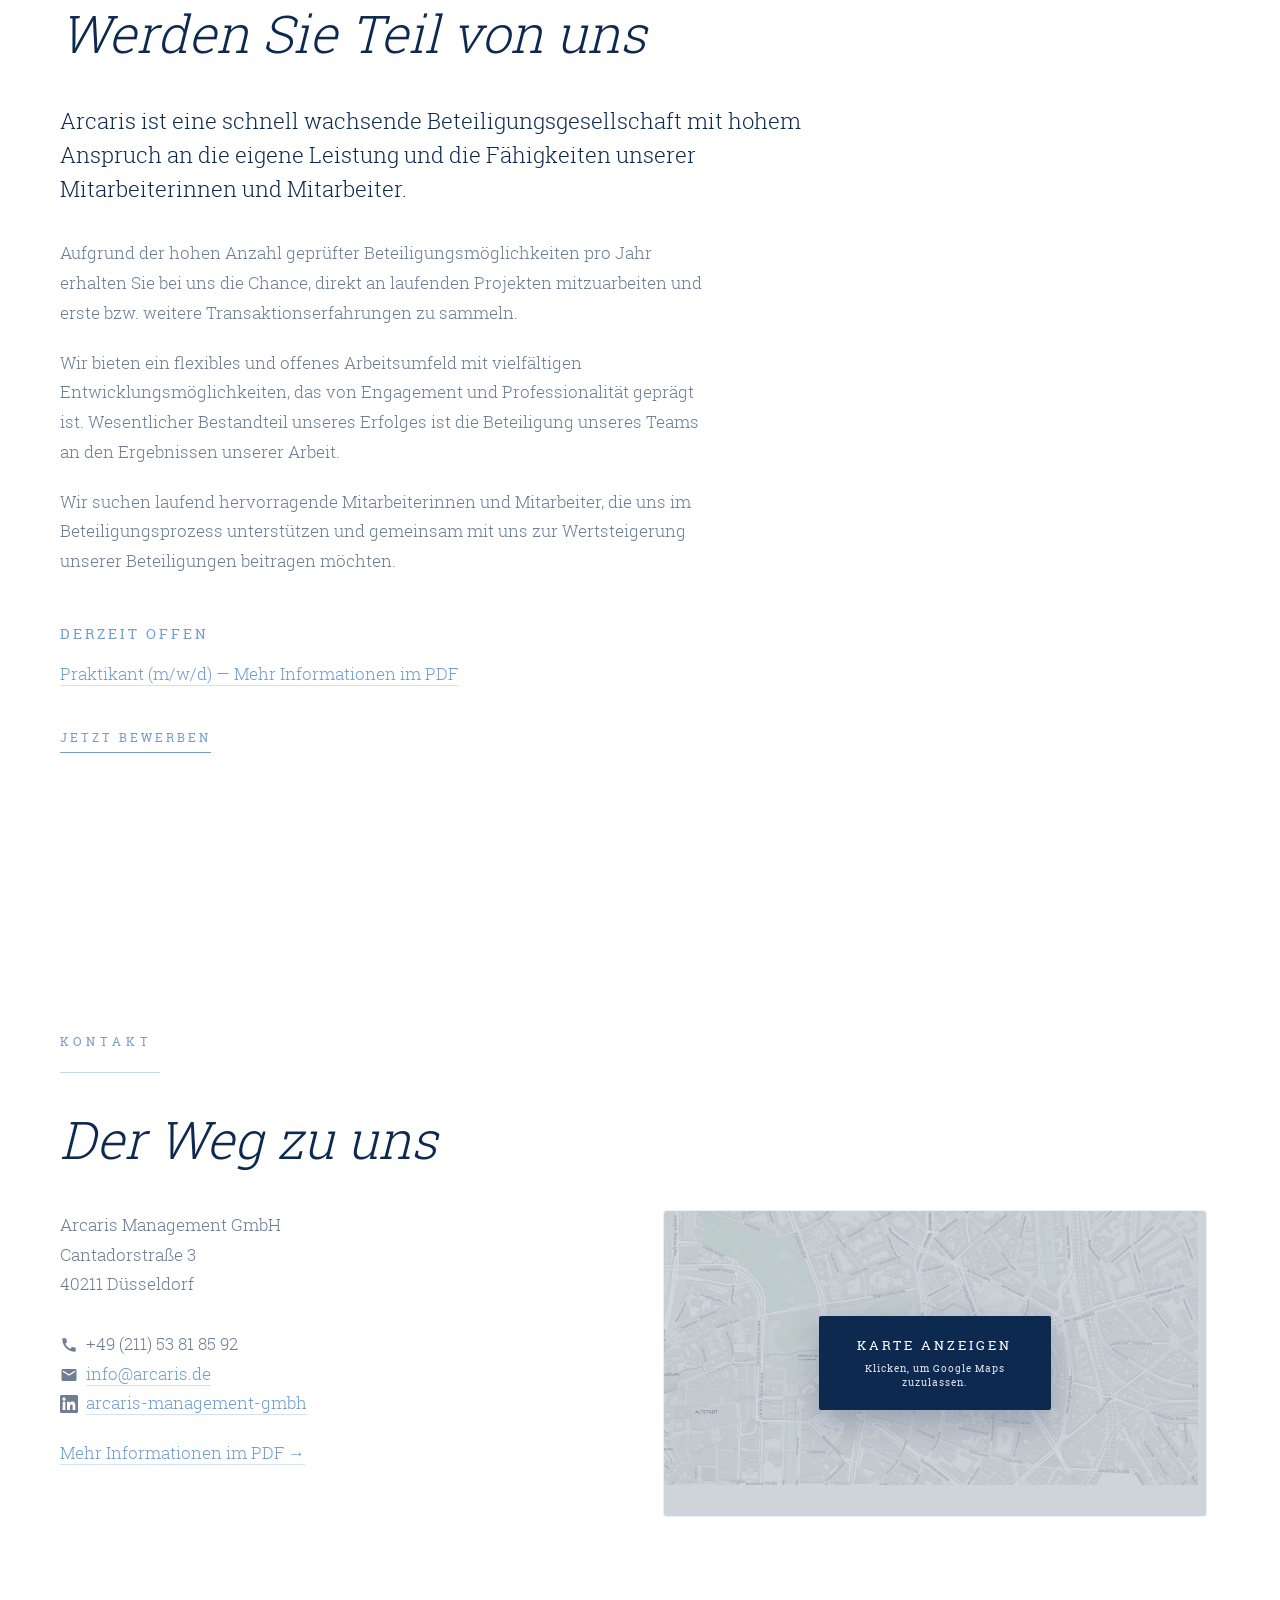
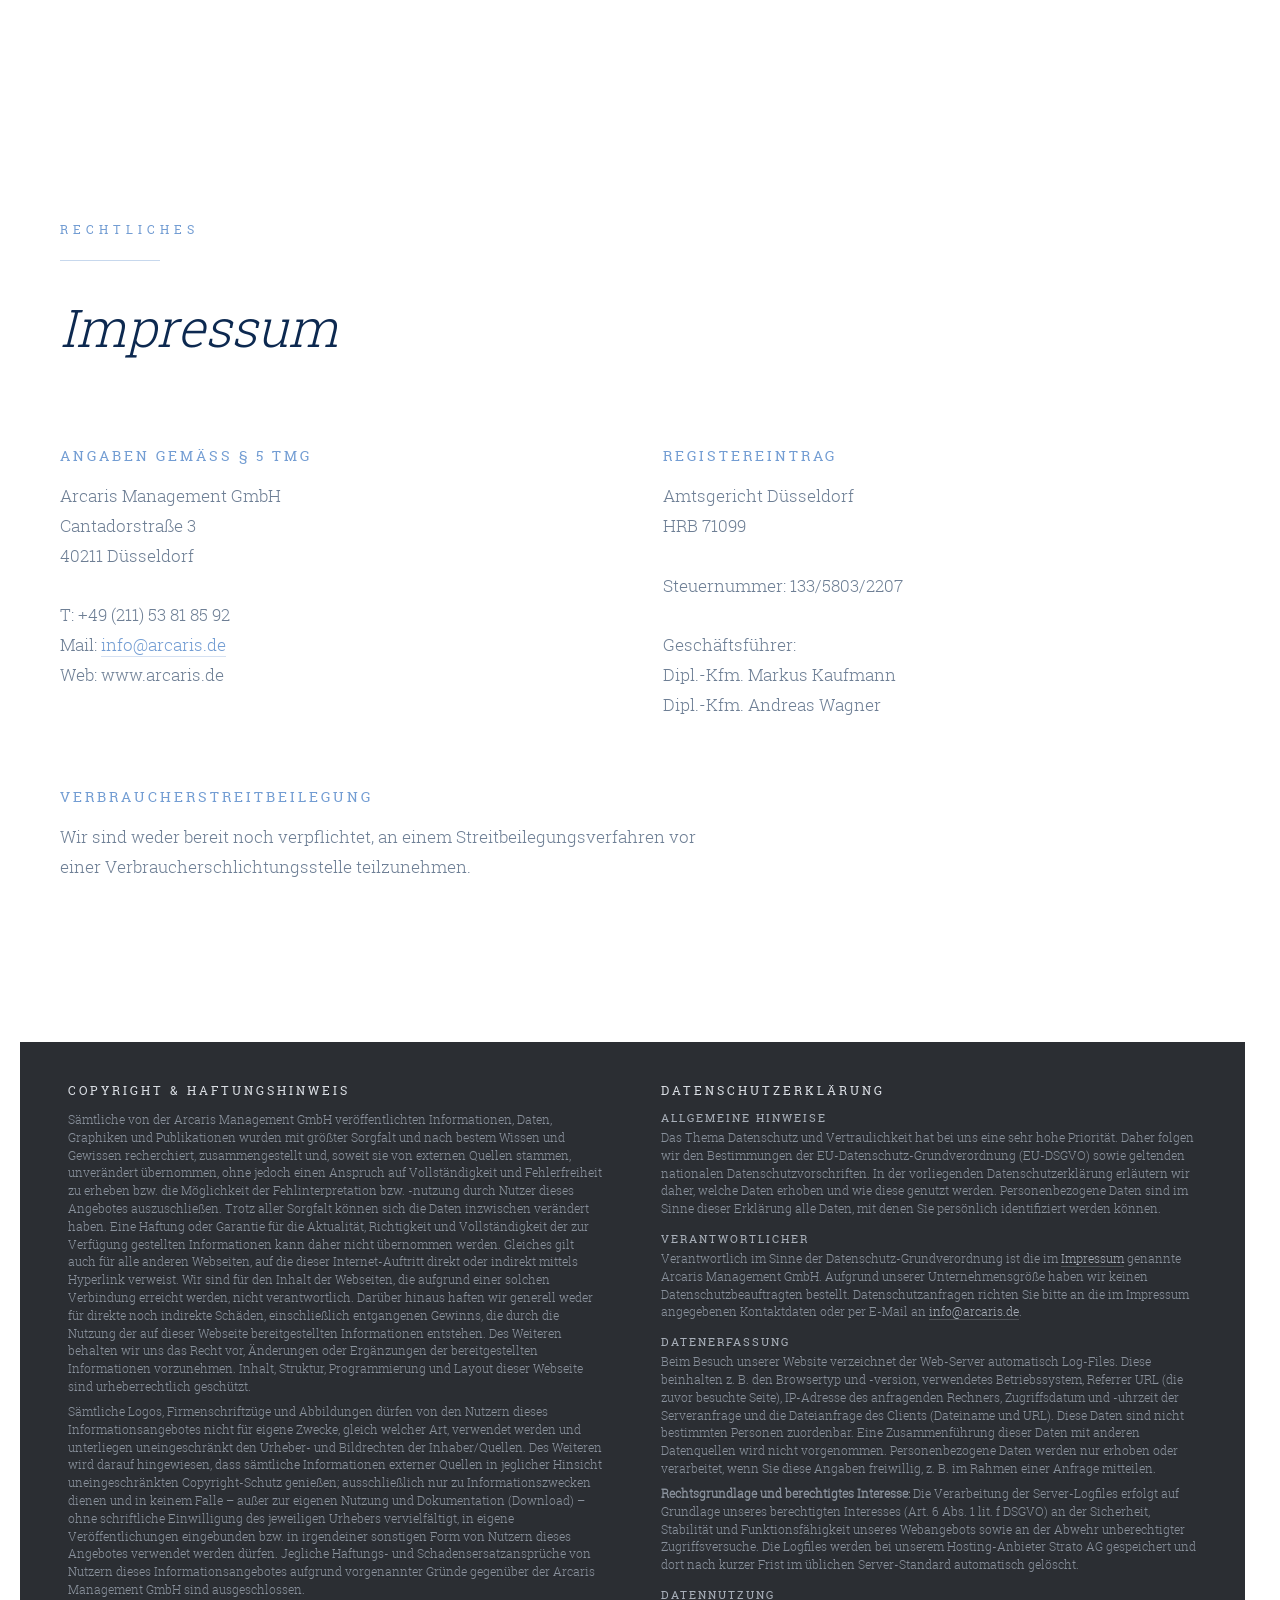
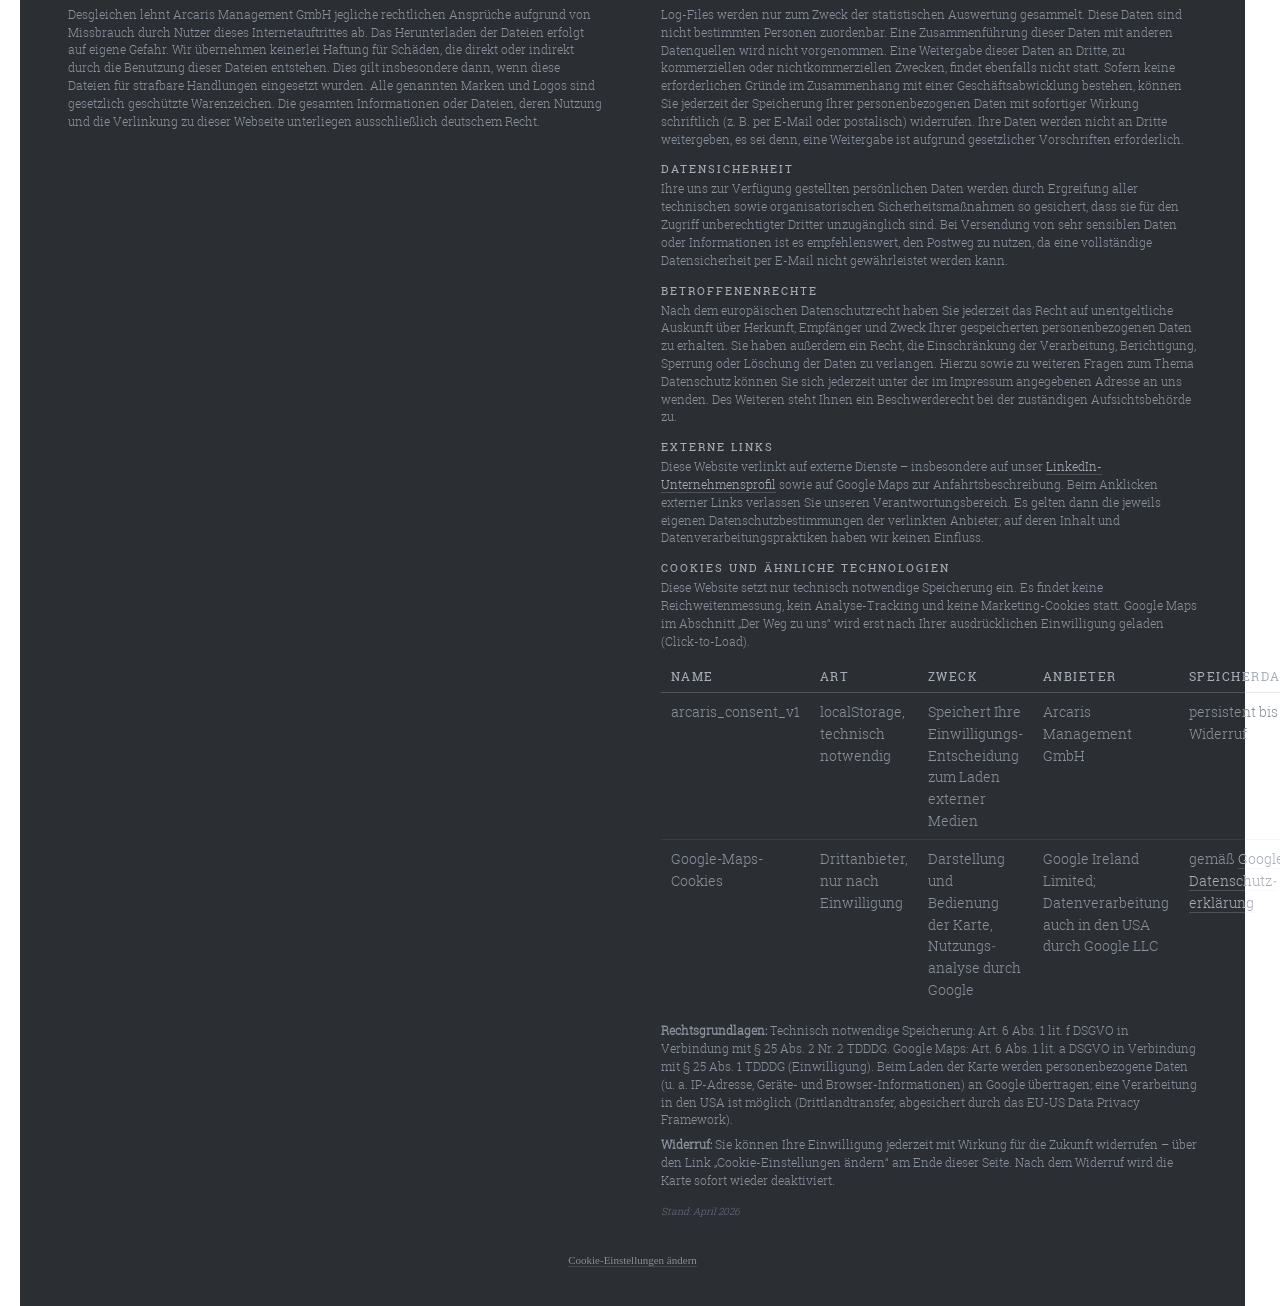
==== commit d7e74cab: "DSGVO-Compliance + UX-Polish + Deploy-Workflow Bug fixes: - Scrollspy: Impressum/Datenschutz werden " ====
--- a/index.html
+++ b/index.html
@@ -593,8 +593,9 @@
                             Cantadorstra&szlig;e 3<br>
                             40211 D&uuml;sseldorf<br>
                             <br>
-                            T: +49 (211) 53 81 85 92<br>
-                            Mail: <a href="&#109;&#097;&#105;&#108;&#116;&#111;&#058;&#105;&#110;&#102;&#111;&#064;&#097;&#114;&#099;&#097;&#114;&#105;&#115;&#046;&#100;&#101;">&#105;&#110;&#102;&#111;&#064;&#097;&#114;&#099;&#097;&#114;&#105;&#115;&#046;&#100;&#101;</a>
+                            <svg class="g-contact-icon" viewBox="0 0 24 24" width="18" height="18" fill="currentColor" aria-hidden="true" focusable="false"><path d="M20.01 15.38c-1.23 0-2.42-.2-3.53-.56-.35-.12-.74-.03-1.01.24l-1.57 1.97c-2.83-1.35-5.48-3.9-6.89-6.83l1.95-1.66c.27-.28.35-.67.24-1.02-.37-1.11-.56-2.3-.56-3.53 0-.54-.45-.99-.99-.99H4.19C3.65 3 3 3.24 3 3.99 3 13.28 10.73 21 20.01 21c.71 0 .99-.63.99-1.18v-3.45c0-.54-.45-.99-.99-.99z"/></svg>+49 (211) 53 81 85 92<br>
+                            <svg class="g-contact-icon" viewBox="0 0 24 24" width="18" height="18" fill="currentColor" aria-hidden="true" focusable="false"><path d="M20 4H4c-1.1 0-1.99.9-1.99 2L2 18c0 1.1.9 2 2 2h16c1.1 0 2-.9 2-2V6c0-1.1-.9-2-2-2zm0 4l-8 5-8-5V6l8 5 8-5v2z"/></svg><a href="&#109;&#097;&#105;&#108;&#116;&#111;&#058;&#105;&#110;&#102;&#111;&#064;&#097;&#114;&#099;&#097;&#114;&#105;&#115;&#046;&#100;&#101;">&#105;&#110;&#102;&#111;&#064;&#097;&#114;&#099;&#097;&#114;&#105;&#115;&#046;&#100;&#101;</a><br>
+                            <svg class="g-contact-icon g-contact-icon-linkedin" viewBox="0 0 24 24" width="18" height="18" aria-hidden="true" focusable="false"><path class="li-bg" fill="currentColor" d="M22.225 0H1.771C.792 0 0 .774 0 1.729v20.542C0 23.227.792 24 1.771 24h20.451c.979 0 1.778-.774 1.778-1.729V1.729C24 .774 23.205 0 22.225 0z"/><path fill="#fff" d="M3.554 9.116h3.554V20H3.554V9.116zm1.777-5.668c1.137 0 2.06.923 2.06 2.06s-.923 2.06-2.06 2.06-2.06-.923-2.06-2.06.923-2.06 2.06-2.06zM9.336 9.116h3.405v1.491h.05c.474-.898 1.633-1.844 3.36-1.844 3.594 0 4.258 2.366 4.258 5.443V20h-3.553v-4.85c0-1.157-.02-2.645-1.611-2.645-1.612 0-1.86 1.26-1.86 2.561V20H9.336V9.116z"/></svg><a href="https://www.linkedin.com/company/arcaris-management-gmbh" target="_blank" rel="noopener" aria-label="LinkedIn: arcaris-management-gmbh">arcaris-management-gmbh</a>
                         </p>
                         <p class="g-body"><a href="download/Anfahrt.pdf" target="_blank" rel="noopener">Mehr Informationen im PDF &rarr;</a></p>
                     </div>
@@ -650,6 +651,9 @@
                     </div>
                 </div>
 
+                <h3 class="g-h3">Verbraucherstreitbeilegung</h3>
+                <p class="g-body">Wir sind weder bereit noch verpflichtet, an einem Streitbeilegungsverfahren vor einer Verbraucherschlichtungsstelle teilzunehmen.</p>
+
             </div>
         </section>
 
@@ -668,8 +672,12 @@
                     <h4 class="g-h4-legal">Allgemeine Hinweise</h4>
                     <p class="g-body">Das Thema Datenschutz und Vertraulichkeit hat bei uns eine sehr hohe Priorit&auml;t. Daher folgen wir den Bestimmungen der EU-Datenschutz-Grundverordnung (EU-DSGVO) sowie geltenden nationalen Datenschutzvorschriften. In der vorliegenden Datenschutzerkl&auml;rung erl&auml;utern wir daher, welche Daten erhoben und wie diese genutzt werden. Personenbezogene Daten sind im Sinne dieser Erkl&auml;rung alle Daten, mit denen Sie pers&ouml;nlich identifiziert werden k&ouml;nnen.</p>
 
+                    <h4 class="g-h4-legal">Verantwortlicher</h4>
+                    <p class="g-body">Verantwortlich im Sinne der Datenschutz-Grundverordnung ist die im <a href="#impressum">Impressum</a> genannte Arcaris Management GmbH. Aufgrund unserer Unternehmensgr&ouml;&szlig;e haben wir keinen Datenschutzbeauftragten bestellt. Datenschutzanfragen richten Sie bitte an die im Impressum angegebenen Kontaktdaten oder per E-Mail an <a href="&#109;&#097;&#105;&#108;&#116;&#111;&#058;&#105;&#110;&#102;&#111;&#064;&#097;&#114;&#099;&#097;&#114;&#105;&#115;&#046;&#100;&#101;">&#105;&#110;&#102;&#111;&#064;&#097;&#114;&#099;&#097;&#114;&#105;&#115;&#046;&#100;&#101;</a>.</p>
+
                     <h4 class="g-h4-legal">Datenerfassung</h4>
                     <p class="g-body">Beim Besuch unserer Website verzeichnet der Web-Server automatisch Log-Files. Diese beinhalten z. B. den Browsertyp und -version, verwendetes Betriebssystem, Referrer URL (die zuvor besuchte Seite), IP-Adresse des anfragenden Rechners, Zugriffsdatum und -uhrzeit der Serveranfrage und die Dateianfrage des Clients (Dateiname und URL). Diese Daten sind nicht bestimmten Personen zuordenbar. Eine Zusammenf&uuml;hrung dieser Daten mit anderen Datenquellen wird nicht vorgenommen. Personenbezogene Daten werden nur erhoben oder verarbeitet, wenn Sie diese Angaben freiwillig, z.&nbsp;B. im Rahmen einer Anfrage mitteilen.</p>
+                    <p class="g-body"><strong>Rechtsgrundlage und berechtigtes Interesse:</strong> Die Verarbeitung der Server-Logfiles erfolgt auf Grundlage unseres berechtigten Interesses (Art.&nbsp;6 Abs.&nbsp;1 lit.&nbsp;f DSGVO) an der Sicherheit, Stabilit&auml;t und Funktionsf&auml;higkeit unseres Webangebots sowie an der Abwehr unberechtigter Zugriffsversuche. Die Logfiles werden bei unserem Hosting-Anbieter Strato AG gespeichert und dort nach kurzer Frist im &uuml;blichen Server-Standard automatisch gel&ouml;scht.</p>
 
                     <h4 class="g-h4-legal">Datennutzung</h4>
                     <p class="g-body">Log-Files werden nur zum Zweck der statistischen Auswertung gesammelt. Diese Daten sind nicht bestimmten Personen zuordenbar. Eine Zusammenf&uuml;hrung dieser Daten mit anderen Datenquellen wird nicht vorgenommen. Eine Weitergabe dieser Daten an Dritte, zu kommerziellen oder nichtkommerziellen Zwecken, findet ebenfalls nicht statt. Sofern keine erforderlichen Gr&uuml;nde im Zusammenhang mit einer Gesch&auml;ftsabwicklung bestehen, k&ouml;nnen Sie jederzeit der Speicherung Ihrer personenbezogenen Daten mit sofortiger Wirkung schriftlich (z.&nbsp;B. per E-Mail oder postalisch) widerrufen. Ihre Daten werden nicht an Dritte weitergeben, es sei denn, eine Weitergabe ist aufgrund gesetzlicher Vorschriften erforderlich.</p>
@@ -679,6 +687,9 @@
 
                     <h4 class="g-h4-legal">Betroffenenrechte</h4>
                     <p class="g-body">Nach dem europ&auml;ischen Datenschutzrecht haben Sie jederzeit das Recht auf unentgeltliche Auskunft &uuml;ber Herkunft, Empf&auml;nger und Zweck Ihrer gespeicherten personenbezogenen Daten zu erhalten. Sie haben au&szlig;erdem ein Recht, die Einschr&auml;nkung der Verarbeitung, Berichtigung, Sperrung oder L&ouml;schung der Daten zu verlangen. Hierzu sowie zu weiteren Fragen zum Thema Datenschutz k&ouml;nnen Sie sich jederzeit unter der im Impressum angegebenen Adresse an uns wenden. Des Weiteren steht Ihnen ein Beschwerderecht bei der zust&auml;ndigen Aufsichtsbeh&ouml;rde zu.</p>
+
+                    <h4 class="g-h4-legal">Externe Links</h4>
+                    <p class="g-body">Diese Website verlinkt auf externe Dienste &ndash; insbesondere auf unser <a href="https://www.linkedin.com/company/arcaris-management-gmbh" target="_blank" rel="noopener">LinkedIn-Unternehmensprofil</a> sowie auf Google Maps zur Anfahrtsbeschreibung. Beim Anklicken externer Links verlassen Sie unseren Verantwortungsbereich. Es gelten dann die jeweils eigenen Datenschutzbestimmungen der verlinkten Anbieter; auf deren Inhalt und Datenverarbeitungspraktiken haben wir keinen Einfluss.</p>
 
                     <h4 class="g-h4-legal" id="datenschutz-cookies">Cookies und &auml;hnliche Technologien</h4>
                     <p class="g-body">Diese Website setzt nur technisch notwendige Speicherung ein. Es findet keine Reichweitenmessung, kein Analyse-Tracking und keine Marketing-Cookies statt. Google Maps im Abschnitt &bdquo;Der Weg zu uns&ldquo; wird erst nach Ihrer ausdr&uuml;cklichen Einwilligung geladen (Click-to-Load).</p>
--- a/css/main.css
+++ b/css/main.css
@@ -3574,17 +3574,9 @@
 	border-color: #fff;
 	outline: none;
 }
-.arc-cookie__btn--primary {
-	background: #fff;
-	color: #0d2950;
-	border-color: #fff;
-}
-.arc-cookie__btn--primary:hover,
-.arc-cookie__btn--primary:focus {
-	background: #dadee4;
-	color: #0d2950;
-	border-color: #dadee4;
-}
+/* Beide Buttons (Ablehnen + Zustimmen) visuell gleichwertig — DSGVO/TTDSG:
+   keine Hervorhebung des Zustimmen-Buttons als Dark Pattern.
+   Modifier-Klasse bleibt im HTML, bewirkt aber kein abweichendes Styling. */
 
 @media (max-width: 780px) {
 	.arc-cookie__inner {
@@ -3673,13 +3665,31 @@
 	text-align: center;
 }
 
+/* Inline-Icons in der Kontakt-Sektion (Telefon/Mail/LinkedIn vor Body-Text) */
+.g-contact-icon {
+	vertical-align: -4px;
+	margin-right: 8px;
+	color: #6e7f95;
+}
+
+/* LinkedIn-Icon: Box folgt currentColor (= grau by default), "in"-Letters bleiben weiß.
+   Hover/Focus auf nachfolgendem Link ODER auf dem Icon selbst → Markenblau. */
+.g-contact-icon-linkedin {
+	transition: color 0.2s ease;
+}
+.g-contact-icon-linkedin:hover,
+.g-contact-icon-linkedin:has(+ a:hover),
+.g-contact-icon-linkedin:has(+ a:focus) {
+	color: #0a66c2;
+}
+
 /* Cookie-Tabelle in der Legal-Sektion — gleiche Typografie wie g-body, hairline grid */
 .g-cookie-table {
 	width: 100%;
 	margin: 10px 0 14px;
 	border-collapse: collapse;
-	font-size: 11px;
-	line-height: 1.5;
+	font-size: 14px;
+	line-height: 1.55;
 	color: #8a929d;
 }
 .g-cookie-table thead th {
@@ -3688,7 +3698,7 @@
 	font-family: "roboto_slabregular", "Roboto Slab", Georgia, serif;
 	text-transform: uppercase;
 	letter-spacing: 1.5px;
-	font-size: 9.5px;
+	font-size: 11.5px;
 	color: #a8afb9;
 	padding: 8px 10px 6px;
 	border-bottom: 1px solid rgba(168, 175, 185, 0.3);
@@ -3700,12 +3710,12 @@
 }
 .g-cookie-table tbody tr:last-child td { border-bottom: 0; }
 .g-cookie-table code {
-	font-family: "Courier New", Courier, monospace;
-	font-size: 11px;
-	color: #dadee4;
-	background: rgba(218, 222, 228, 0.06);
-	padding: 1px 5px;
-	border-radius: 2px;
+	font-family: inherit;
+	font-size: inherit;
+	color: inherit;
+	background: transparent;
+	padding: 0;
+	border-radius: 0;
 }
 .g-cookie-stand {
 	font-size: 10px !important;
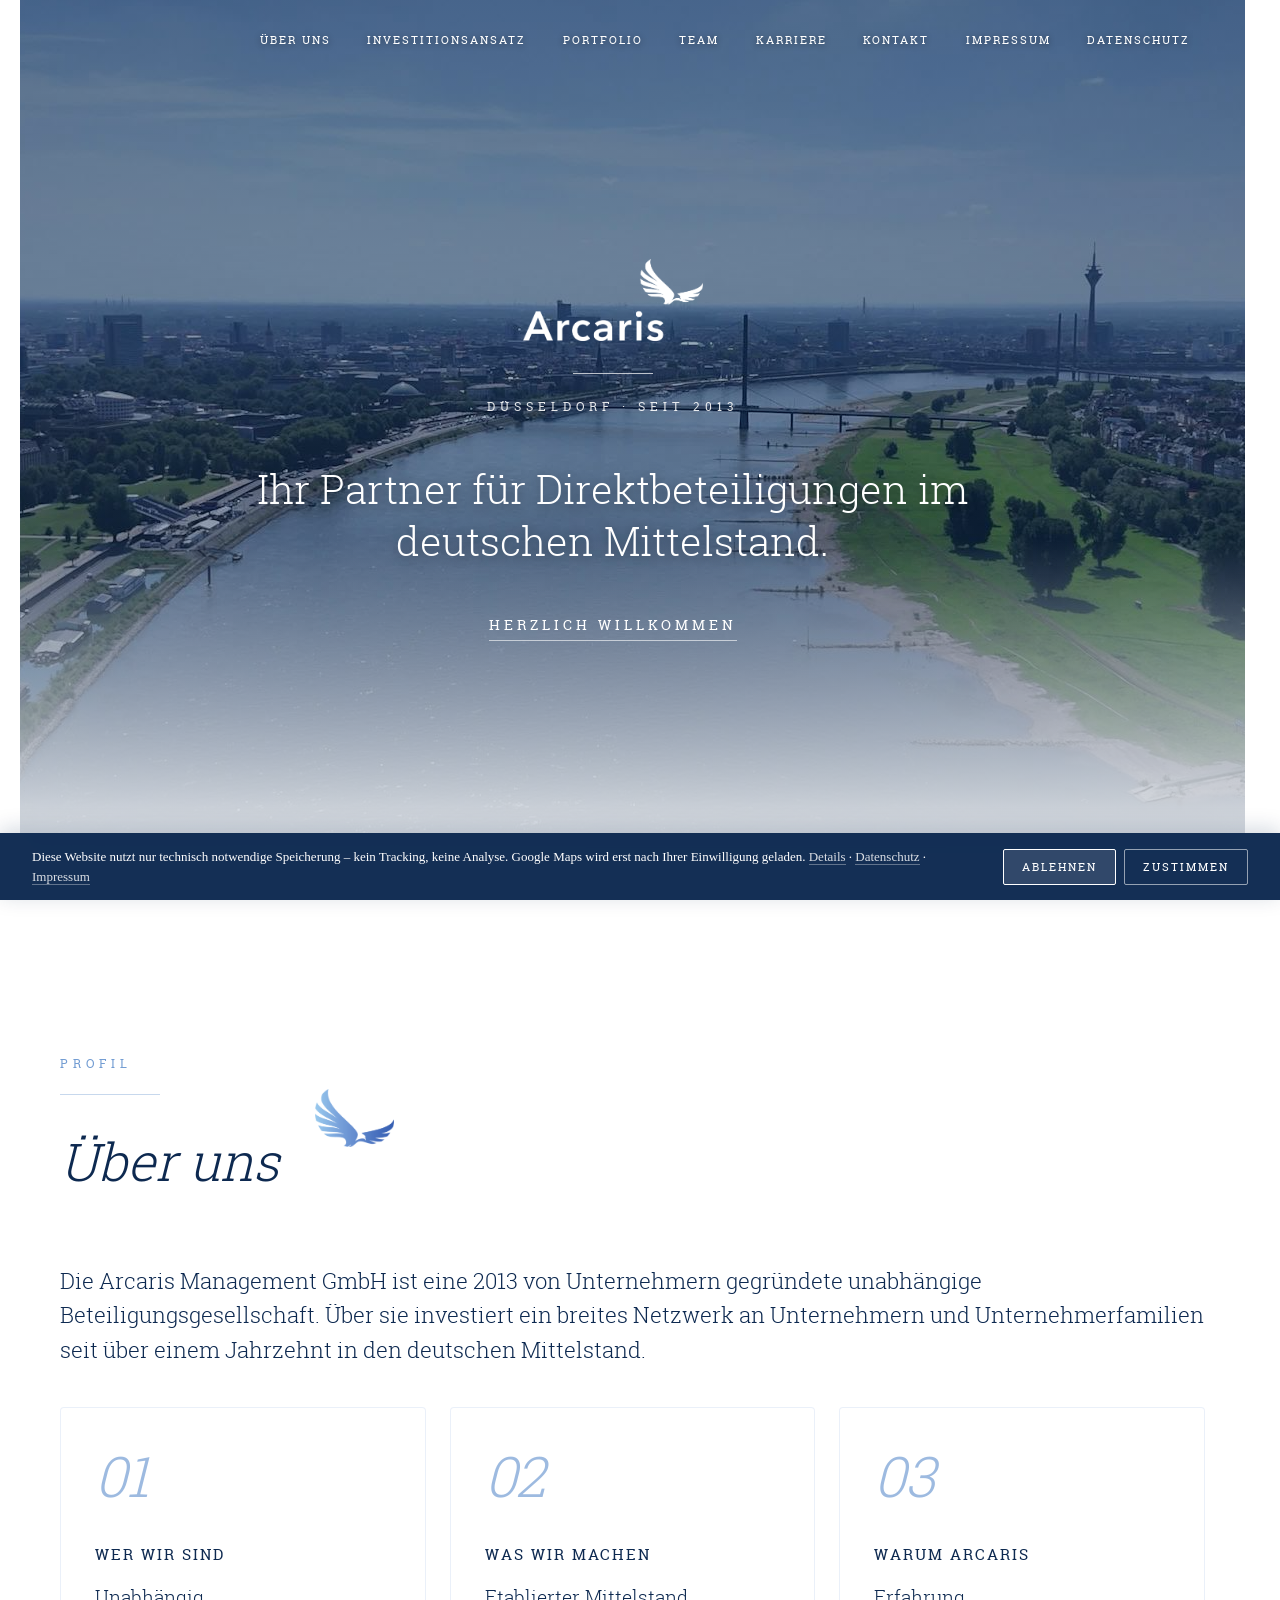
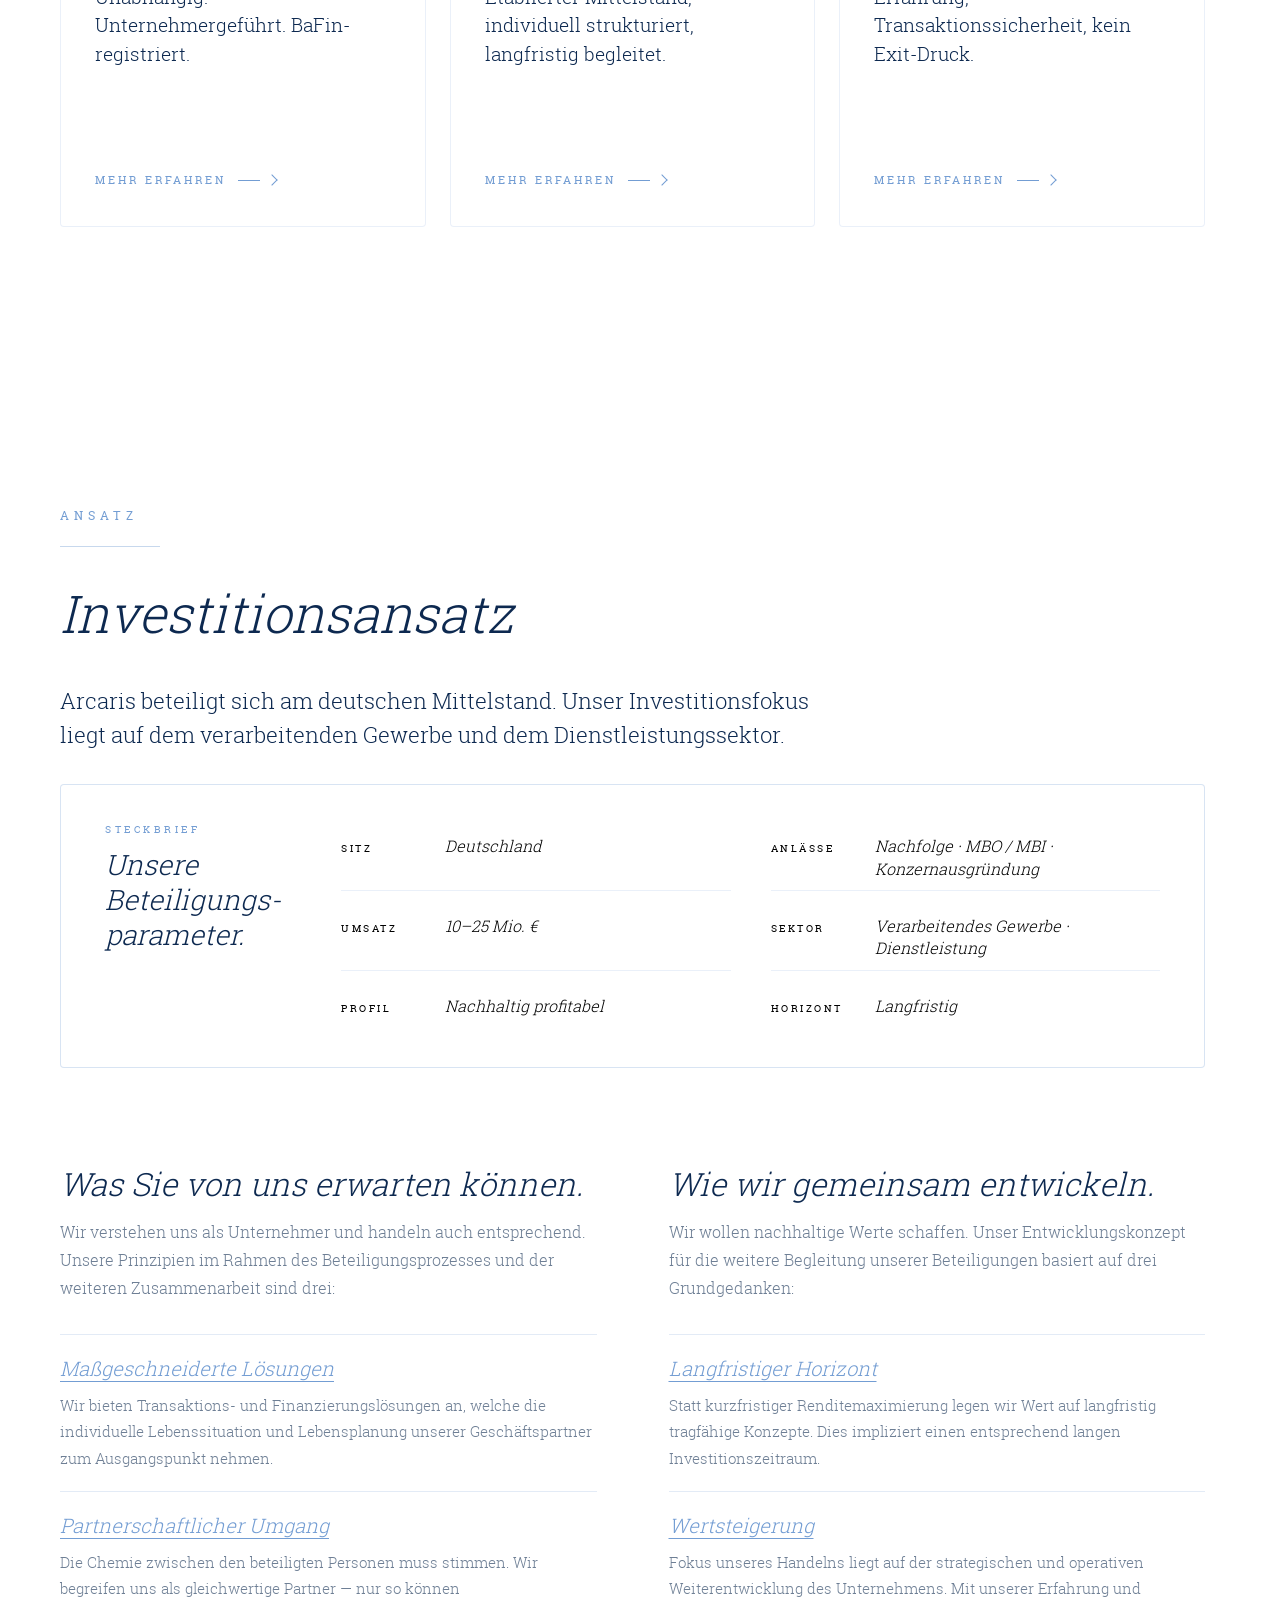
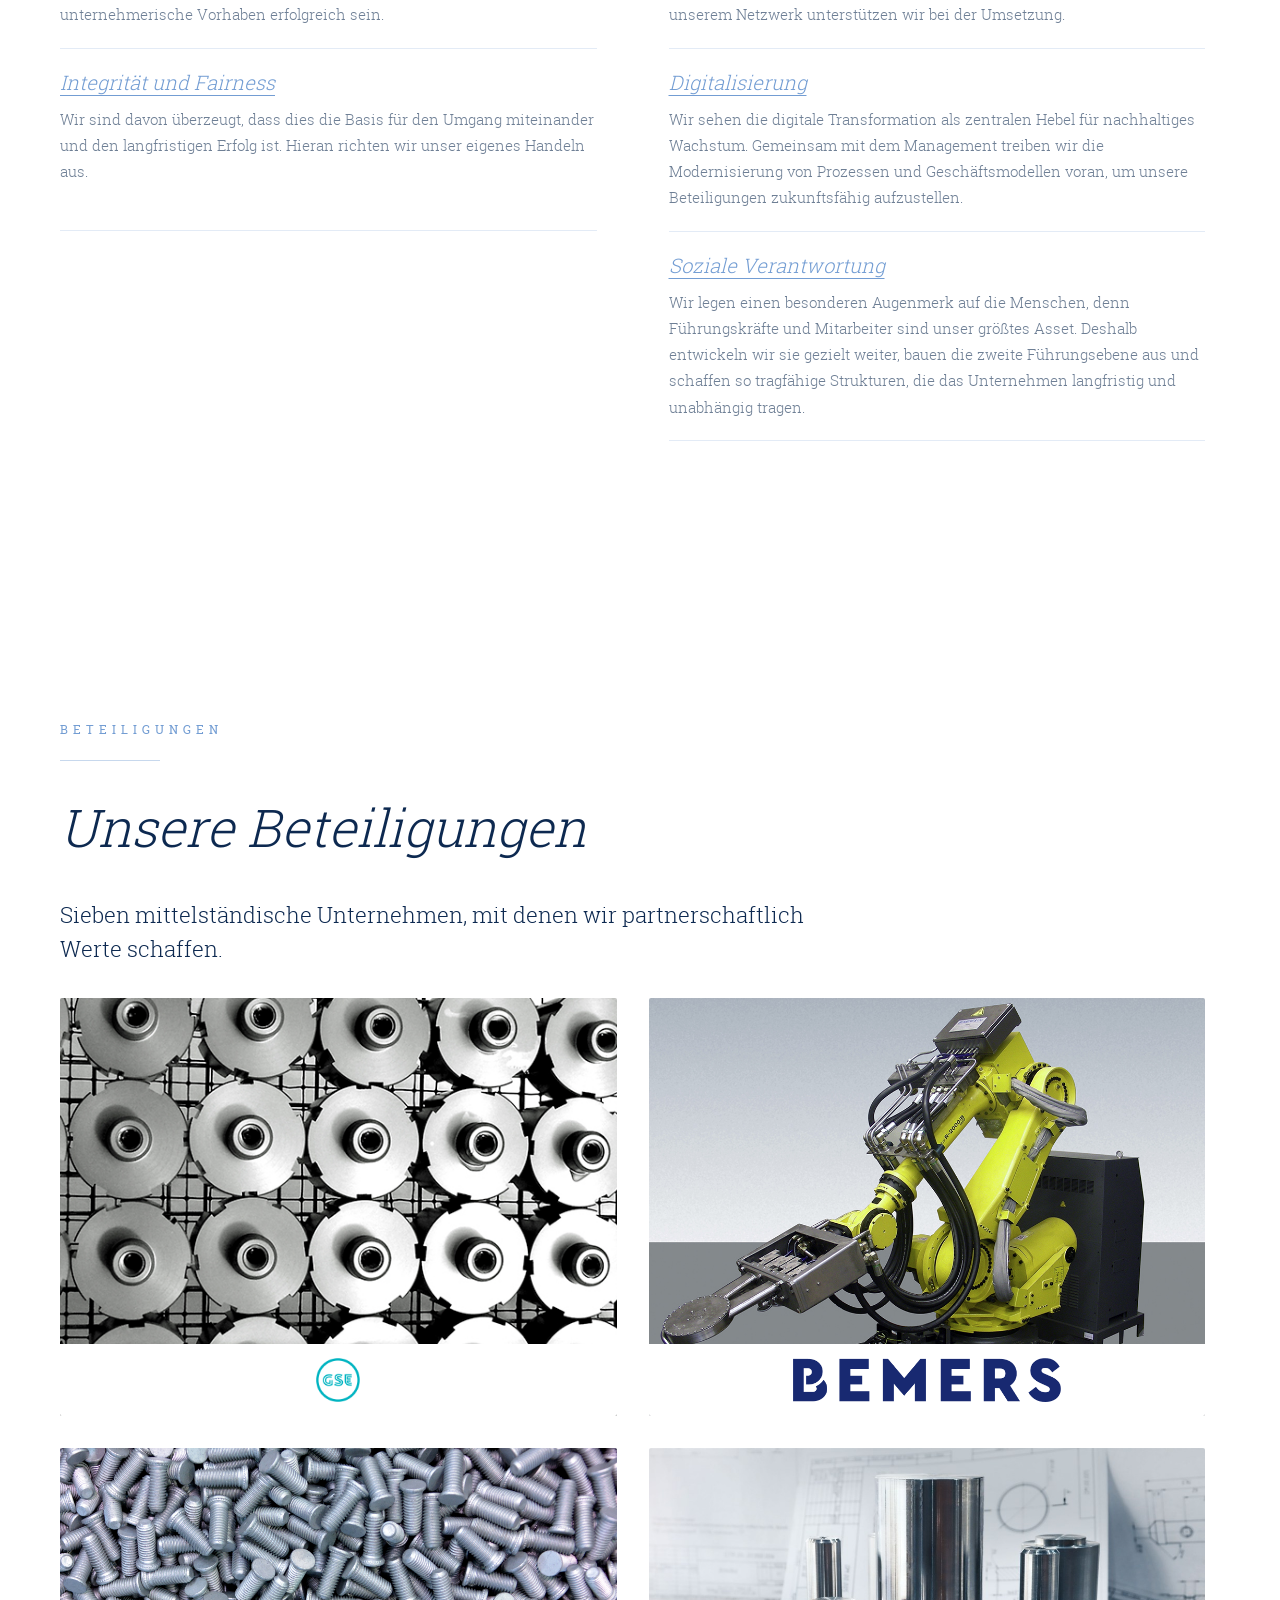
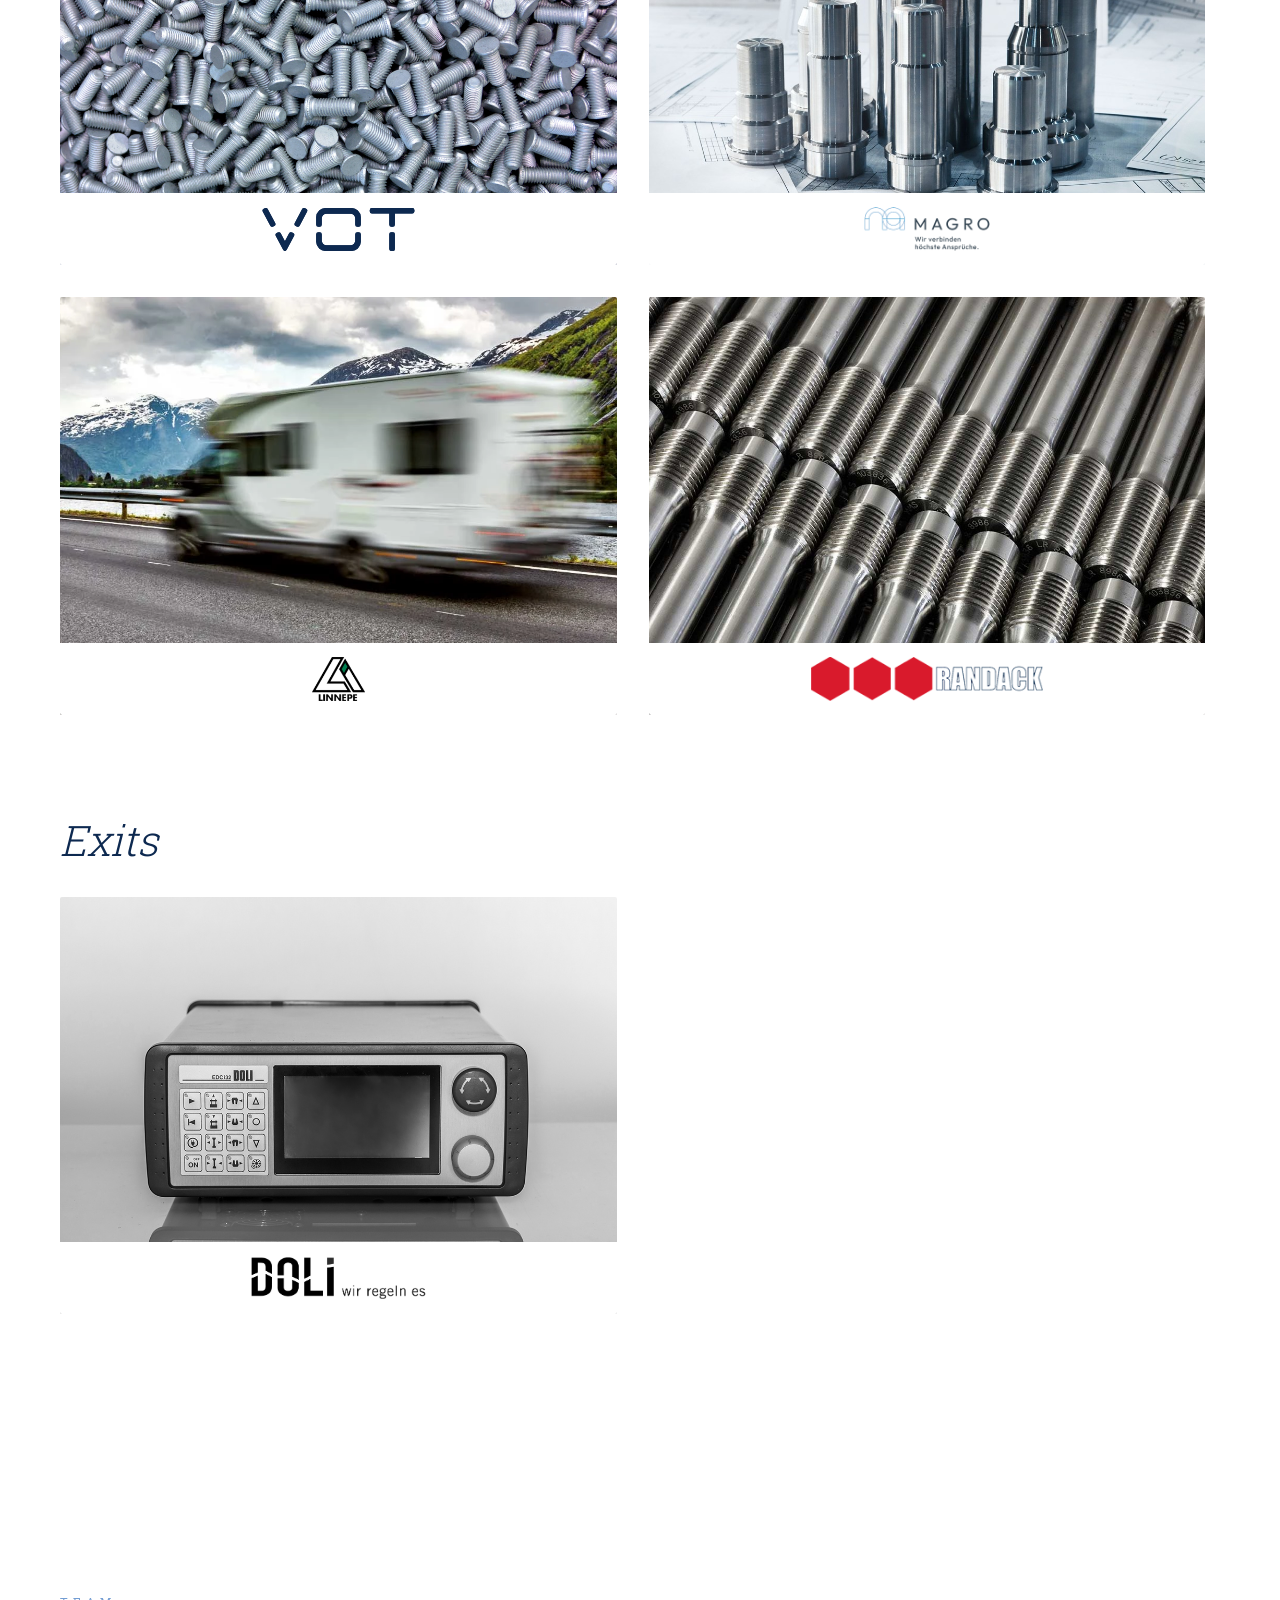
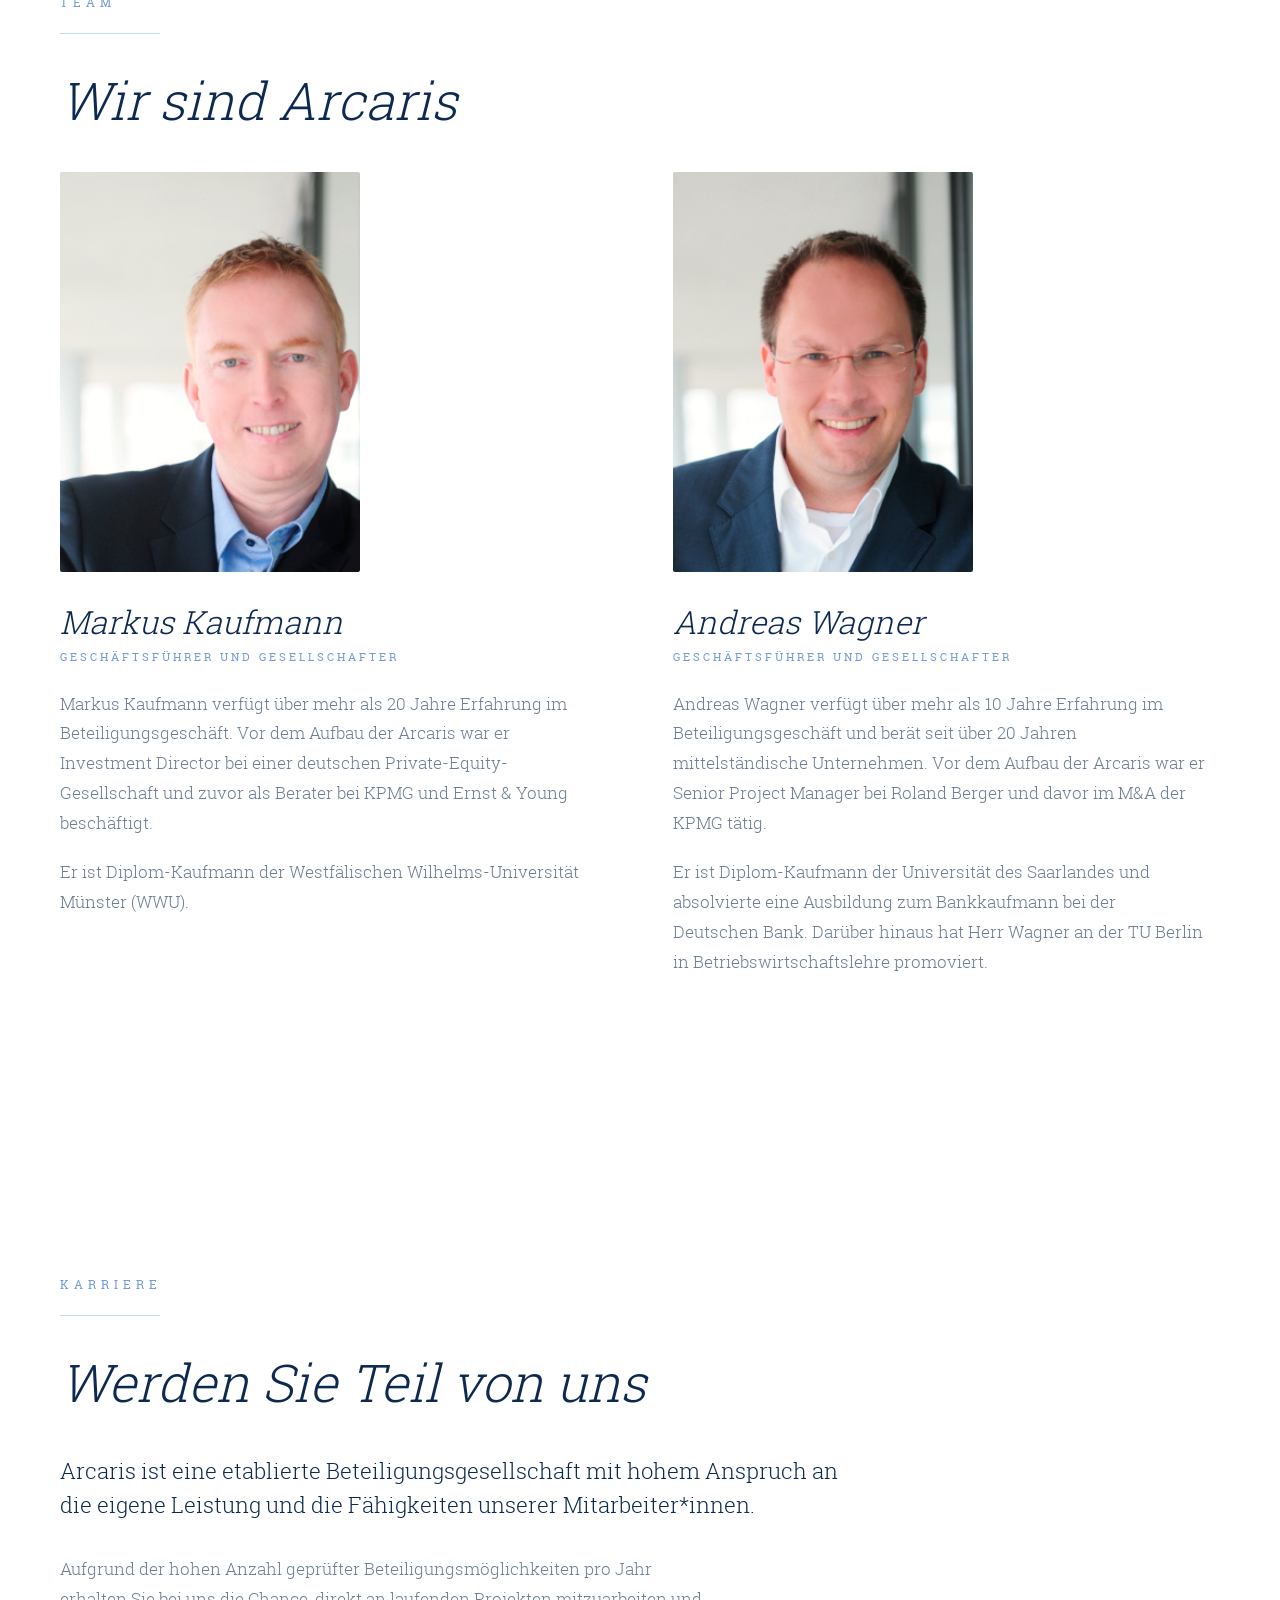
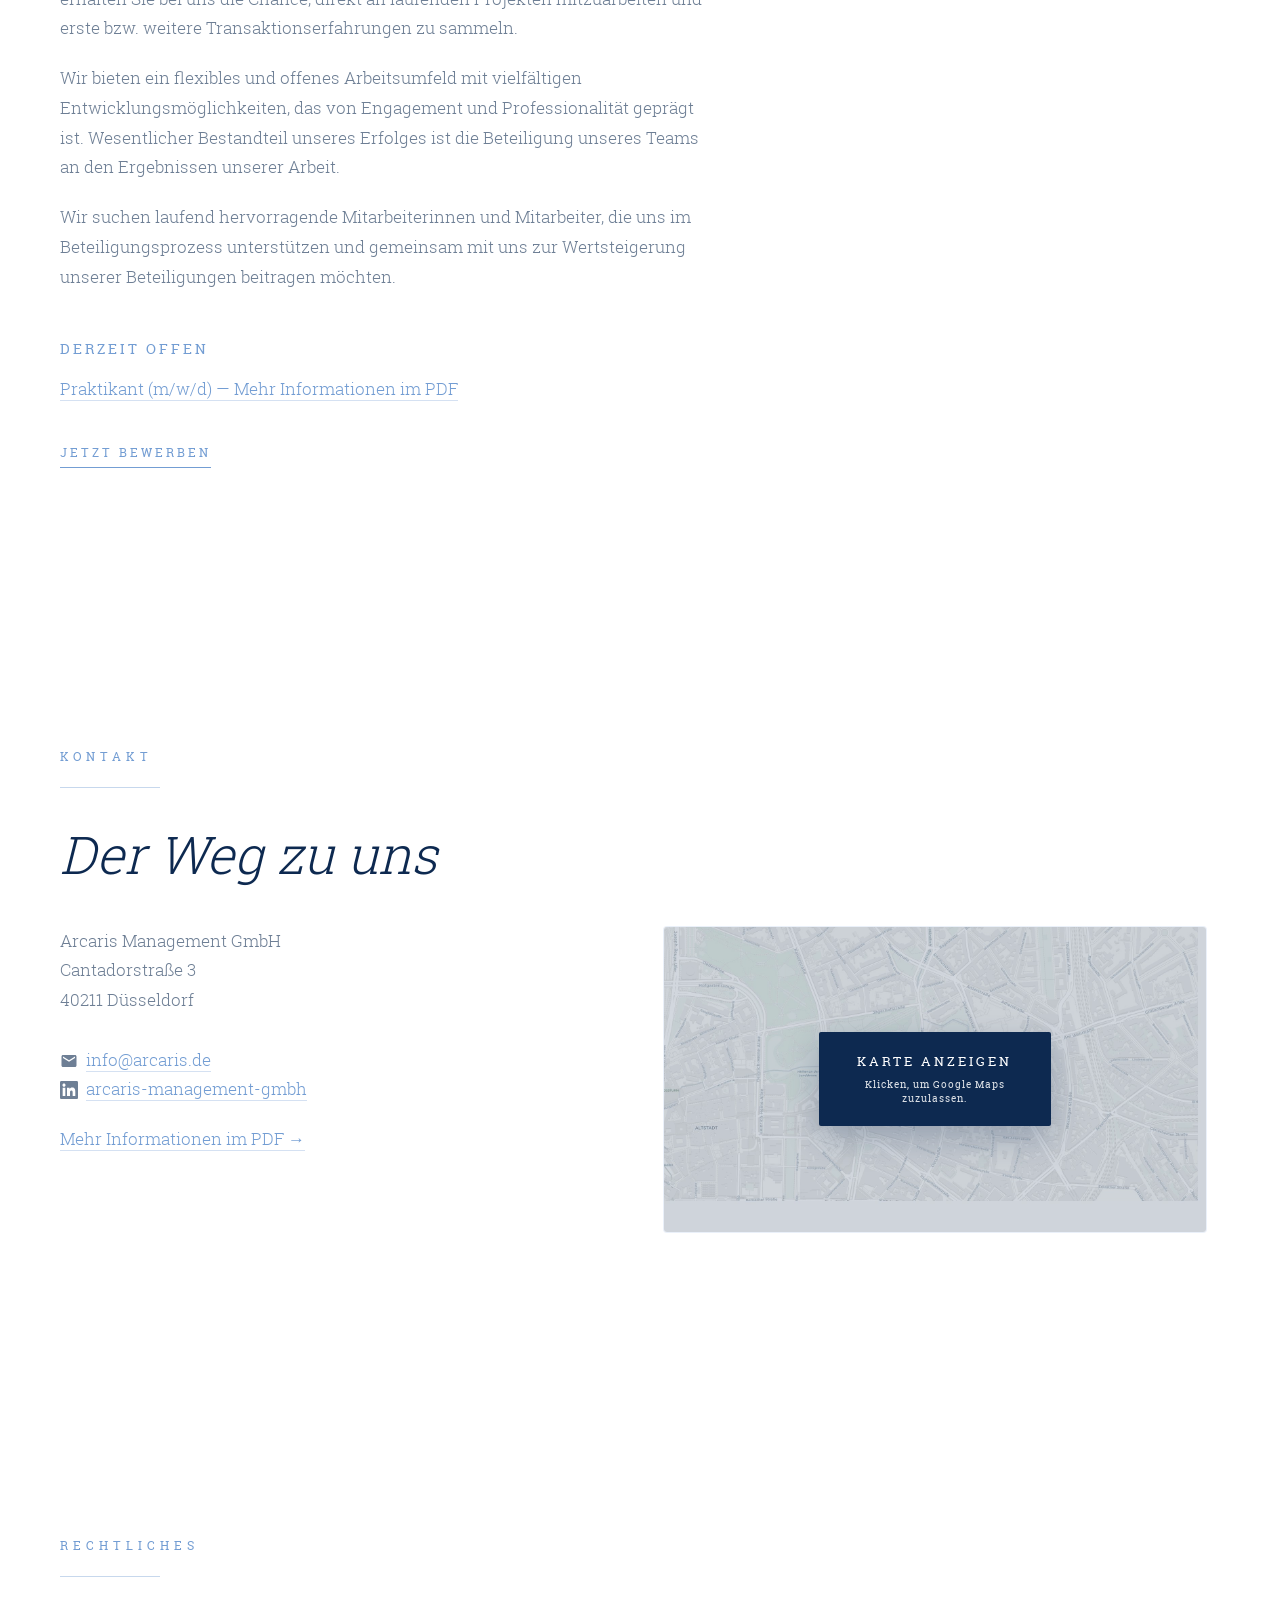
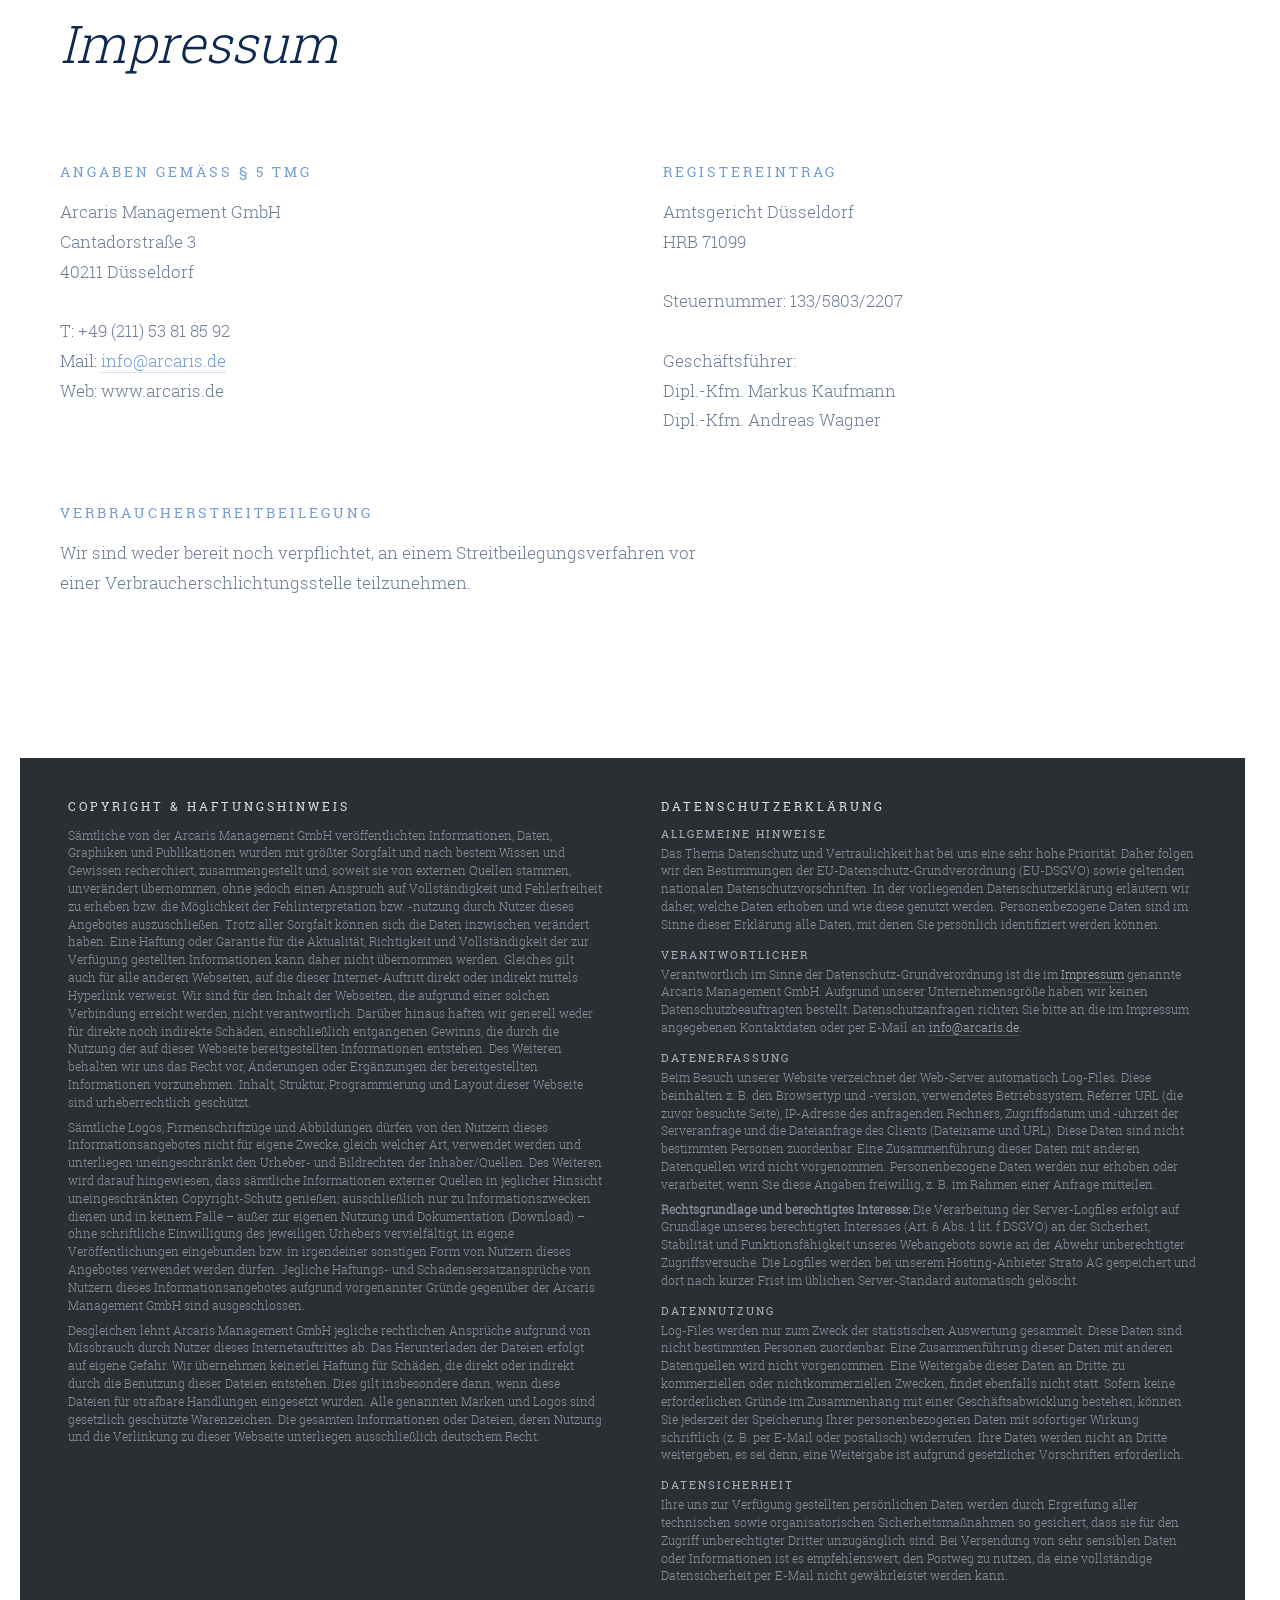
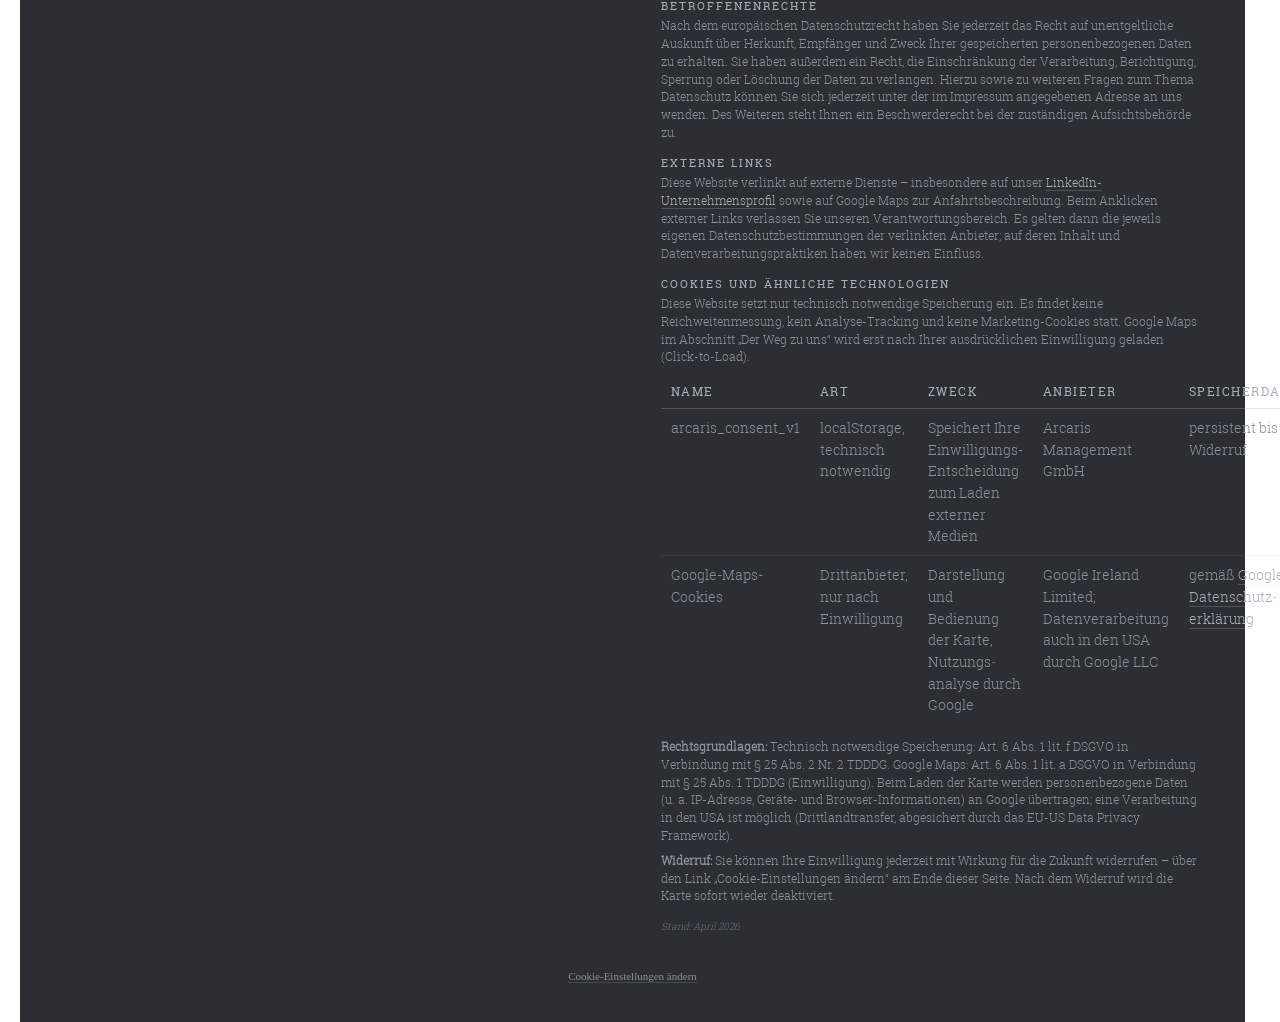
==== commit ba2ea6b7: "UX-Fixes: Nav-Klickbarkeit, Mobile-Overlay nur auf Mobil, Flip-Card-Layout + Bild-Optimierung Co-Aut" ====
--- a/index.html
+++ b/index.html
@@ -15,7 +15,7 @@
 
         <style>
 /* Kritisches Preloader-CSS — inline, wirkt beim allerersten Paint */
-html { scrollbar-gutter: stable; }
+html { scrollbar-gutter: stable; overflow-y: scroll; }
 #preloader {
 	position: fixed;
 	top: 0; left: 0; right: 0; bottom: 0;
@@ -49,6 +49,9 @@
 	flex: 0 0 auto;
 	/* Höhe wird durch das Logo bestimmt, damit es exakt der Hero-Logo-Box (width 180, height auto) entspricht */
 }
+/* Bei aktivem JS bleibt das Logo unsichtbar, bis das Mirror-Script es exakt auf die
+   Hero-Logo-Position gelegt hat -> kein sichtbarer Sprung aus der Fallback-Position. */
+html.pl-armed #preloader .preloader-logo-wrap { opacity: 0; }
 #preloader .preloader-logo {
 	width: 180px;
 	height: auto;
@@ -121,9 +124,23 @@
 	#preloader .preloader-ghost-h1 { font-size: 28px; margin-bottom: 36px; }
 	#preloader .preloader-ghost-cta { font-size: 12px; letter-spacing: 3px; }
 }
+/* Echte Hero-H1 schaltet bei <=950px auf 26px / line-height 30px / padding 0 10% um
+   (siehe .start__content h1 in main.css). Ghost-H1 muss exakt mitziehen, sonst
+   weicht die Stapelhöhe ab und das Logo landet nicht auf der Hero-Logo-Position. */
+@media screen and (max-width: 950px) {
+	#preloader .preloader-ghost-h1 { font-size: 26px; line-height: 30px; padding: 0 10%; }
+}
+/* Doppel-Logo verhindern (inline, damit es unabhaengig vom main.css-Cache greift):
+   Auf Desktop (>950px) das mobile Overlay .bgblack inkl. seines zweiten Logos hart
+   ausblenden, und sicherstellen, dass nur das echte Header-Logo (direktes Kind von
+   .navigation) beim Scrollen sichtbar wird. */
+@media screen and (min-width: 951px) {
+	.bgblack, .bgblack.active_mobile { display: none !important; }
+	#wrapper .navigation .bgblack .logo { display: none !important; opacity: 0 !important; }
+}
         </style>
 
-        <link rel="stylesheet" href="css/main.css?v=7" type="text/css">
+        <link rel="stylesheet" href="css/main.css?v=10" type="text/css">
         <link rel="stylesheet" href="css/animate.min.css" type="text/css" />
         <link rel="stylesheet" href="css/idangerous.swiper.css" type="text/css" />
 
@@ -143,6 +160,7 @@
         <link rel="apple-touch-icon" sizes="180x180" href="img/favicon-180.png">
 
         <script src="js/vendor/modernizr-2.7.0.min.js"></script>
+        <script>document.documentElement.className += ' pl-armed';</script>
     </head>
     <body id="top">
 <div id="preloader">
@@ -247,6 +265,48 @@
 		<a class="start__cta" href="#ueber_uns">Herzlich willkommen</a>
 	</div>
 
+	<script>
+	/* Preloader-Logo exakt auf die gemessene Position des echten Hero-Logos legen.
+	   Robuster als das CSS-Ghost-Verfahren: unabhaengig von Scrollbar, DPI, Font-Lade-
+	   Timing und Breakpoint-Drift, weil im echten Browser des Nutzers gemessen wird. */
+	(function () {
+		var pre = document.getElementById('preloader');
+		if (!pre) return;
+		var wrap = pre.querySelector('.preloader-logo-wrap');
+		var heroLogo = document.querySelector('.start__logo');
+		if (!wrap || !heroLogo) return;
+		var revealed = false, lastKey = null, stable = 0;
+		// Positioniert die Wrap exakt auf die gemessene Hero-Logo-Box. Gibt false zurueck,
+		// solange das Hero-Logo noch nicht gelayoutet ist.
+		function place() {
+			var r = heroLogo.getBoundingClientRect();
+			if (!r.width || !r.height) return false;
+			wrap.style.position = 'fixed';
+			wrap.style.margin = '0';
+			wrap.style.top = r.top + 'px';
+			wrap.style.left = r.left + 'px';
+			wrap.style.width = r.width + 'px';
+			wrap.style.height = r.height + 'px';
+			return r;
+		}
+		function reveal() { if (!revealed) { wrap.style.opacity = '1'; revealed = true; } }
+		// Vor dem Einblenden warten, bis die Position 2 Frames in Folge gleich ist
+		// (Layout durch Schrift/Scrollbar fertig gesettlet) -> kein sichtbares Nachruecken.
+		(function settle() {
+			var r = place();
+			if (r) {
+				var key = Math.round(r.top) + ',' + Math.round(r.left);
+				if (key === lastKey) { if (++stable >= 2) reveal(); } else { stable = 0; lastKey = key; }
+			}
+			if (!revealed) requestAnimationFrame(settle);
+		})();
+		// Nach Schrift-Ready / Load nachfuehren und spaetestens dann sicher einblenden.
+		if (document.fonts && document.fonts.ready) { document.fonts.ready.then(place); }
+		window.addEventListener('load', function () { place(); reveal(); });
+		window.addEventListener('resize', place);
+	})();
+	</script>
+
 	<!--
 	        <section id="start" data-speed="0" data-type="background">
 	            <div class="start__content">
@@ -273,7 +333,7 @@
                 <h2 class="g-h2">&Uuml;ber uns</h2>
                 <div class="g-eagle" aria-hidden="true"></div>
             </div>
-            <p class="g-lead">Die Arcaris Management GmbH ist eine von Unternehmern gegr&uuml;ndete unabh&auml;ngige Beteiligungsgesellschaft. &Uuml;ber sie investiert ein breites Netzwerk an Unternehmern und Unternehmerfamilien in den deutschen Mittelstand.</p>
+            <p class="g-lead">Die Arcaris Management GmbH ist eine 2013 von Unternehmern gegr&uuml;ndete unabh&auml;ngige Beteiligungsgesellschaft. &Uuml;ber sie investiert ein breites Netzwerk an Unternehmern und Unternehmerfamilien seit &uuml;ber einem Jahrzehnt in den deutschen Mittelstand.</p>
 
             <div class="g-flip-grid">
                 <div class="g-flip-card">
@@ -355,12 +415,12 @@
                 <div class="g-profile">
                     <div class="g-profile-head">
                         <span class="g-profile-eb">Steckbrief</span>
-                        <h3>Unsere Beteiligungs&shy;partner.</h3>
+                        <h3>Unsere Beteiligungs&shy;parameter.</h3>
                     </div>
                     <ul class="g-criteria">
                         <li><span class="k">Sitz</span><span class="v">Deutschland</span></li>
                         <li><span class="k">Anl&auml;sse</span><span class="v">Nachfolge &middot; MBO / MBI &middot; Konzernausgr&uuml;ndung</span></li>
-                        <li><span class="k">Umsatz</span><span class="v">5&ndash;25 Mio. &euro;</span></li>
+                        <li><span class="k">Umsatz</span><span class="v">10&ndash;25 Mio. &euro;</span></li>
                         <li><span class="k">Sektor</span><span class="v">Verarbeitendes Gewerbe &middot; Dienstleistung</span></li>
                         <li><span class="k">Profil</span><span class="v">Nachhaltig profitabel</span></li>
                         <li><span class="k">Horizont</span><span class="v">Langfristig</span></li>
@@ -396,8 +456,12 @@
                             <p>Fokus unseres Handelns liegt auf der strategischen und operativen Weiterentwicklung des Unternehmens. Mit unserer Erfahrung und unserem Netzwerk unterst&uuml;tzen wir bei der Umsetzung.</p>
                         </article>
                         <article>
+                            <h4>Digitalisierung</h4>
+                            <p>Wir sehen die digitale Transformation als zentralen Hebel f&uuml;r nachhaltiges Wachstum. Gemeinsam mit dem Management treiben wir die Modernisierung von Prozessen und Gesch&auml;ftsmodellen voran, um unsere Beteiligungen zukunftsf&auml;hig aufzustellen.</p>
+                        </article>
+                        <article>
                             <h4>Soziale Verantwortung</h4>
-                            <p>F&uuml;hrungskr&auml;fte und Mitarbeiter sind unser gr&ouml;&szlig;tes Asset. Wir legen einen besonderen Augenmerk auf die Menschen.</p>
+                            <p>Wir legen einen besonderen Augenmerk auf die Menschen, denn F&uuml;hrungskr&auml;fte und Mitarbeiter sind unser gr&ouml;&szlig;tes Asset. Deshalb entwickeln wir sie gezielt weiter, bauen die zweite F&uuml;hrungsebene aus und schaffen so tragf&auml;hige Strukturen, die das Unternehmen langfristig und unabh&auml;ngig tragen.</p>
                         </article>
                     </section>
                 </div>
@@ -420,7 +484,7 @@
                             <div class="g-portfolio-meta">
                                 Seit: August 2015<br>
                                 Sitz: Trebur-Geinsheim (Hessen)<br>
-                                Gesch&auml;ftsf&uuml;hrer: Klaus K&ouml;nig<br>
+                                Gesch&auml;ftsf&uuml;hrer: Sascha Freckmann<br>
                                 Webseite: <a href="http://www.gs-electroplating.de" target="_blank" rel="noopener">www.gs-electroplating.de</a>
                             </div>
                         </div>
@@ -441,29 +505,15 @@
                     </div>
 
                     <div class="g-portfolio-card">
-                        <img class="photo" src="img/Zink_Nickel_Vot.jpg" alt="Oberfl&auml;chenveredelung Immel, Seckelmann &amp; Co. GmbH / Brunnert GmbH">
+                        <img class="photo" src="img/Huster-Zink.jpg" alt="Oberfl&auml;chenveredelung Immel, Seckelmann &amp; Co. GmbH / Huster Oberfl&auml;chentechnik GmbH">
                         <div class="g-portfolio-overlay">
                             <img class="g-portfolio-logo" src="img/VOT_logo.svg" alt="VOT — Vereinte Oberfl&auml;chentechnik">
-                            <div class="g-portfolio-name">Oberfl&auml;chenveredelung Immel, Seckelmann &amp; Co. GmbH / Brunnert GmbH</div>
+                            <div class="g-portfolio-name">Oberfl&auml;chenveredelung Immel, Seckelmann &amp; Co. GmbH / Huster Oberfl&auml;chentechnik GmbH</div>
                             <div class="g-portfolio-meta">
-                                Seit: November 2017<br>
+                                Seit: November 2017 / November 2018<br>
                                 Sitz: L&uuml;denscheid / Hagen (NRW)<br>
-                                Gesch&auml;ftsf&uuml;hrer: Rainer Schubeius / Sascha Freckmann<br>
-                                Webseite: <a href="http://www.immelseckelmann.de" target="_blank" rel="noopener">www.immelseckelmann.de</a>
-                            </div>
-                        </div>
-                    </div>
-
-                    <div class="g-portfolio-card">
-                        <img class="photo" src="img/Huster-Zink.jpg" alt="Huster Oberfl&auml;chentechnik GmbH">
-                        <div class="g-portfolio-overlay">
-                            <img class="g-portfolio-logo" src="img/Huster-Logo.png" alt="Huster">
-                            <div class="g-portfolio-name">Huster Oberfl&auml;chentechnik GmbH</div>
-                            <div class="g-portfolio-meta">
-                                Seit: November 2018<br>
-                                Sitz: Hagen (NRW)<br>
-                                Gesch&auml;ftsf&uuml;hrer: Sascha Freckmann / Meike Huster / Rainer Schubeius<br>
-                                Webseite: <a href="https://www.huster-hagen.de/" target="_blank" rel="noopener">www.huster-hagen.de</a>
+                                Gesch&auml;ftsf&uuml;hrer: Sascha Freckmann<br>
+                                Webseite: <a href="http://www.immelseckelmann.de" target="_blank" rel="noopener">www.immelseckelmann.de</a> / <a href="https://www.huster-hagen.de/" target="_blank" rel="noopener">www.huster-hagen.de</a>
                             </div>
                         </div>
                     </div>
@@ -504,7 +554,7 @@
                             <div class="g-portfolio-meta">
                                 Seit: November 2024<br>
                                 Sitz: Hagen (NRW)<br>
-                                Gesch&auml;ftsf&uuml;hrer: Jens Randack, Andreas Kuhn<br>
+                                Gesch&auml;ftsf&uuml;hrer: Oliver Skrzypczak<br>
                                 Webseite: <a href="https://www.rs-randack.de" target="_blank" rel="noopener">www.rs-randack.de</a>
                             </div>
                         </div>
@@ -513,7 +563,6 @@
 
                 <div class="g-exits">
                     <h3 class="g-exits-title">Exits</h3>
-                    <p class="g-lead">Erfolgreich abgeschlossene Beteiligungen aus unserer Historie.</p>
 
                     <div class="g-portfolio">
                         <div class="g-portfolio-card">
@@ -522,10 +571,8 @@
                                 <img class="g-portfolio-logo" src="img/DOLI_Logo-quer-small_RGB.jpg" alt="DOLI Elektronik">
                                 <div class="g-portfolio-name">DOLI Elektronik GmbH</div>
                                 <div class="g-portfolio-meta">
-                                    Seit: Januar 2016<br>
-                                    Sitz: M&uuml;nchen (Bayern)<br>
-                                    Gesch&auml;ftsf&uuml;hrer: Markus Rauch<br>
-                                    Webseite: <a href="http://www.doli.de" target="_blank" rel="noopener">www.doli.de</a>
+                                    Verkauft: Dezember 2022<br>
+                                    Sitz: M&uuml;nchen (Bayern)
                                 </div>
                             </div>
                         </div>
@@ -545,7 +592,7 @@
                         <img src="img/team_kaufmann.jpg" alt="Markus Kaufmann">
                         <div class="g-team-name">Markus Kaufmann</div>
                         <div class="g-team-role">Gesch&auml;ftsf&uuml;hrer und Gesellschafter</div>
-                        <p class="g-team-bio">Markus Kaufmann verf&uuml;gt &uuml;ber mehr als zehn Jahre Erfahrung im Beteiligungsgesch&auml;ft. Vor dem Aufbau der Arcaris war er Investment Director bei einer deutschen Private-Equity-Gesellschaft und zuvor als Berater bei KPMG und Ernst &amp; Young besch&auml;ftigt.</p>
+                        <p class="g-team-bio">Markus Kaufmann verf&uuml;gt &uuml;ber mehr als 20 Jahre Erfahrung im Beteiligungsgesch&auml;ft. Vor dem Aufbau der Arcaris war er Investment Director bei einer deutschen Private-Equity-Gesellschaft und zuvor als Berater bei KPMG und Ernst &amp; Young besch&auml;ftigt.</p>
                         <p class="g-team-bio">Er ist Diplom-Kaufmann der Westf&auml;lischen Wilhelms-Universit&auml;t M&uuml;nster (WWU).</p>
                     </div>
 
@@ -553,7 +600,7 @@
                         <img src="img/team_wagner.jpg" alt="Andreas Wagner">
                         <div class="g-team-name">Andreas Wagner</div>
                         <div class="g-team-role">Gesch&auml;ftsf&uuml;hrer und Gesellschafter</div>
-                        <p class="g-team-bio">Andreas Wagner verf&uuml;gt &uuml;ber umfangreiche Erfahrung in der Beratung mittelst&auml;ndischer Unternehmen. Vor dem Aufbau der Arcaris war er Senior Project Manager bei Roland Berger und davor im M&amp;A der KPMG t&auml;tig.</p>
+                        <p class="g-team-bio">Andreas Wagner verf&uuml;gt &uuml;ber mehr als 10 Jahre Erfahrung im Beteiligungsgesch&auml;ft und ber&auml;t seit &uuml;ber 20 Jahren mittelst&auml;ndische Unternehmen. Vor dem Aufbau der Arcaris war er Senior Project Manager bei Roland Berger und davor im M&amp;A der KPMG t&auml;tig.</p>
                         <p class="g-team-bio">Er ist Diplom-Kaufmann der Universit&auml;t des Saarlandes und absolvierte eine Ausbildung zum Bankkaufmann bei der Deutschen Bank. Dar&uuml;ber hinaus hat Herr Wagner an der TU Berlin in Betriebswirtschaftslehre promoviert.</p>
                     </div>
                 </div>
@@ -565,7 +612,7 @@
                 <div class="g-kicker">Karriere</div>
                 <hr class="g-hairline">
                 <h2 class="g-h2">Werden Sie Teil von uns</h2>
-                <p class="g-lead">Arcaris ist eine schnell wachsende Beteiligungsgesellschaft mit hohem Anspruch an die eigene Leistung und die F&auml;higkeiten unserer Mitarbeiterinnen und Mitarbeiter.</p>
+                <p class="g-lead">Arcaris ist eine etablierte Beteiligungsgesellschaft mit hohem Anspruch an die eigene Leistung und die F&auml;higkeiten unserer Mitarbeiter*innen.</p>
 
                 <p class="g-body">Aufgrund der hohen Anzahl gepr&uuml;fter Beteiligungsm&ouml;glichkeiten pro Jahr erhalten Sie bei uns die Chance, direkt an laufenden Projekten mitzuarbeiten und erste bzw. weitere Transaktionserfahrungen zu sammeln.</p>
 
@@ -593,7 +640,6 @@
                             Cantadorstra&szlig;e 3<br>
                             40211 D&uuml;sseldorf<br>
                             <br>
-                            <svg class="g-contact-icon" viewBox="0 0 24 24" width="18" height="18" fill="currentColor" aria-hidden="true" focusable="false"><path d="M20.01 15.38c-1.23 0-2.42-.2-3.53-.56-.35-.12-.74-.03-1.01.24l-1.57 1.97c-2.83-1.35-5.48-3.9-6.89-6.83l1.95-1.66c.27-.28.35-.67.24-1.02-.37-1.11-.56-2.3-.56-3.53 0-.54-.45-.99-.99-.99H4.19C3.65 3 3 3.24 3 3.99 3 13.28 10.73 21 20.01 21c.71 0 .99-.63.99-1.18v-3.45c0-.54-.45-.99-.99-.99z"/></svg>+49 (211) 53 81 85 92<br>
                             <svg class="g-contact-icon" viewBox="0 0 24 24" width="18" height="18" fill="currentColor" aria-hidden="true" focusable="false"><path d="M20 4H4c-1.1 0-1.99.9-1.99 2L2 18c0 1.1.9 2 2 2h16c1.1 0 2-.9 2-2V6c0-1.1-.9-2-2-2zm0 4l-8 5-8-5V6l8 5 8-5v2z"/></svg><a href="&#109;&#097;&#105;&#108;&#116;&#111;&#058;&#105;&#110;&#102;&#111;&#064;&#097;&#114;&#099;&#097;&#114;&#105;&#115;&#046;&#100;&#101;">&#105;&#110;&#102;&#111;&#064;&#097;&#114;&#099;&#097;&#114;&#105;&#115;&#046;&#100;&#101;</a><br>
                             <svg class="g-contact-icon g-contact-icon-linkedin" viewBox="0 0 24 24" width="18" height="18" aria-hidden="true" focusable="false"><path class="li-bg" fill="currentColor" d="M22.225 0H1.771C.792 0 0 .774 0 1.729v20.542C0 23.227.792 24 1.771 24h20.451c.979 0 1.778-.774 1.778-1.729V1.729C24 .774 23.205 0 22.225 0z"/><path fill="#fff" d="M3.554 9.116h3.554V20H3.554V9.116zm1.777-5.668c1.137 0 2.06.923 2.06 2.06s-.923 2.06-2.06 2.06-2.06-.923-2.06-2.06.923-2.06 2.06-2.06zM9.336 9.116h3.405v1.491h.05c.474-.898 1.633-1.844 3.36-1.844 3.594 0 4.258 2.366 4.258 5.443V20h-3.553v-4.85c0-1.157-.02-2.645-1.611-2.645-1.612 0-1.86 1.26-1.86 2.561V20H9.336V9.116z"/></svg><a href="https://www.linkedin.com/company/arcaris-management-gmbh" target="_blank" rel="noopener" aria-label="LinkedIn: arcaris-management-gmbh">arcaris-management-gmbh</a>
                         </p>
@@ -738,6 +784,18 @@
         <script>window.jQuery || document.write('<script src="js/vendor/jquery-1.10.2.min.js"><\/script>')</script>
 -->
         <script src="js/jquery-2.1.1.min.js"></script>
+        <!-- jQuery Mobile deaktivieren: keine Ajax-/Hash-Navigation, kein Link-Hijacking,
+             keine Seiten-Klone. Verhindert u.a. doppeltes Logo beim Klick auf interne
+             #-Links (z.B. Logo -> #top). Die Seite nutzt eigene Smooth-Scroll-/Menue-Logik. -->
+        <script>
+        $(document).on("mobileinit", function () {
+            $.mobile.ajaxEnabled = false;
+            $.mobile.linkBindingEnabled = false;
+            $.mobile.hashListeningEnabled = false;
+            $.mobile.pushStateEnabled = false;
+            $.mobile.autoInitializePage = false;
+        });
+        </script>
         <script src="js/jquery.mobile-1.3.2.min.js"></script>
         <script src="js/idangerous_df.swiper.js"></script>
         <script src="js/respond.src"></script>
--- a/css/main.css
+++ b/css/main.css
@@ -613,11 +613,18 @@
   width: 100%;
   height: 52px;
   white-space: nowrap;
+  /* Die volle Breite + hoher z-index der transparenten Nav-Leiste darf keine Klicks
+     abfangen (sonst ist u.a. das Logo darunter nicht klickbar). Nur die Links selbst
+     sollen Klicks empfangen. */
+  pointer-events: none;
   -webkit-transition: all 0.5s ease-in-out;
   -moz-transition: all 0.5s ease-in-out;
   -ms-transition: all 0.5s ease-in-out;
   -o-transition: all 0.5s ease-in-out;
   transition: all 0.5s ease-in-out;
+}
+.main-nav a {
+  pointer-events: auto;
 }
 
 .main-nav-bg {
@@ -1018,6 +1025,18 @@
     display: block;
 }
 
+/* Mobiles Menue-Overlay (inkl. des zweiten Logos in .bgblack) auf Desktop-Breiten
+   komplett deaktivieren. Verhindert ein doppeltes Logo, falls .bgblack durch ein
+   haengengebliebenes active_mobile oder jQuery-Mobile-Artefakte sichtbar wird.
+   Auf Desktop (>950px) wird ohnehin die horizontale Menueleiste statt des
+   Hamburger-Overlays genutzt. */
+@media screen and (min-width: 951px) {
+    .bgblack,
+    .bgblack.active_mobile {
+        display: none !important;
+    }
+}
+
 /* ==========================================================================
    _____ _______       _____ _______
   / ____|__   __|/\   |  __ \__   __|
@@ -2964,14 +2983,14 @@
 	margin-top: 96px;
 	display: grid;
 	grid-template-columns: 1fr 1fr;
-	grid-template-rows: auto auto repeat(3, auto);
+	grid-template-rows: auto auto repeat(4, auto);
 	column-gap: 72px;
 	row-gap: 0;
 }
 .g-principles-2col > section {
 	display: grid;
 	grid-template-rows: subgrid;
-	grid-row: 1 / span 5;
+	grid-row: 1 / span 6;
 	row-gap: 0;
 }
 .g-principles-2col > section > h3 {
@@ -3082,7 +3101,7 @@
 .g-flip-card-face-front {
 	background: rgba(255, 255, 255, 0.55);
 	border: 1px solid rgba(115, 157, 211, 0.15);
-	justify-content: space-between;
+	justify-content: flex-start;
 }
 .g-flip-card:hover .g-flip-card-face-front {
 	background: rgba(255, 255, 255, 0.82);
@@ -3128,7 +3147,7 @@
 	margin: 0 0 14px;
 }
 
-.g-flip-card-body-group { display: flex; flex-direction: column; }
+.g-flip-card-body-group { display: flex; flex-direction: column; margin-top: 40px; }
 
 .g-flip-card-title {
 	font-family: "roboto_slabregular", "Roboto Slab", Georgia, serif;
@@ -3168,6 +3187,8 @@
 	text-transform: uppercase;
 	color: #739dd3;
 	display: flex; align-items: center; gap: 12px;
+	margin-top: auto;
+	padding-top: 24px;
 	transition: gap .3s ease, color .3s ease;
 }
 .g-flip-hint-line {
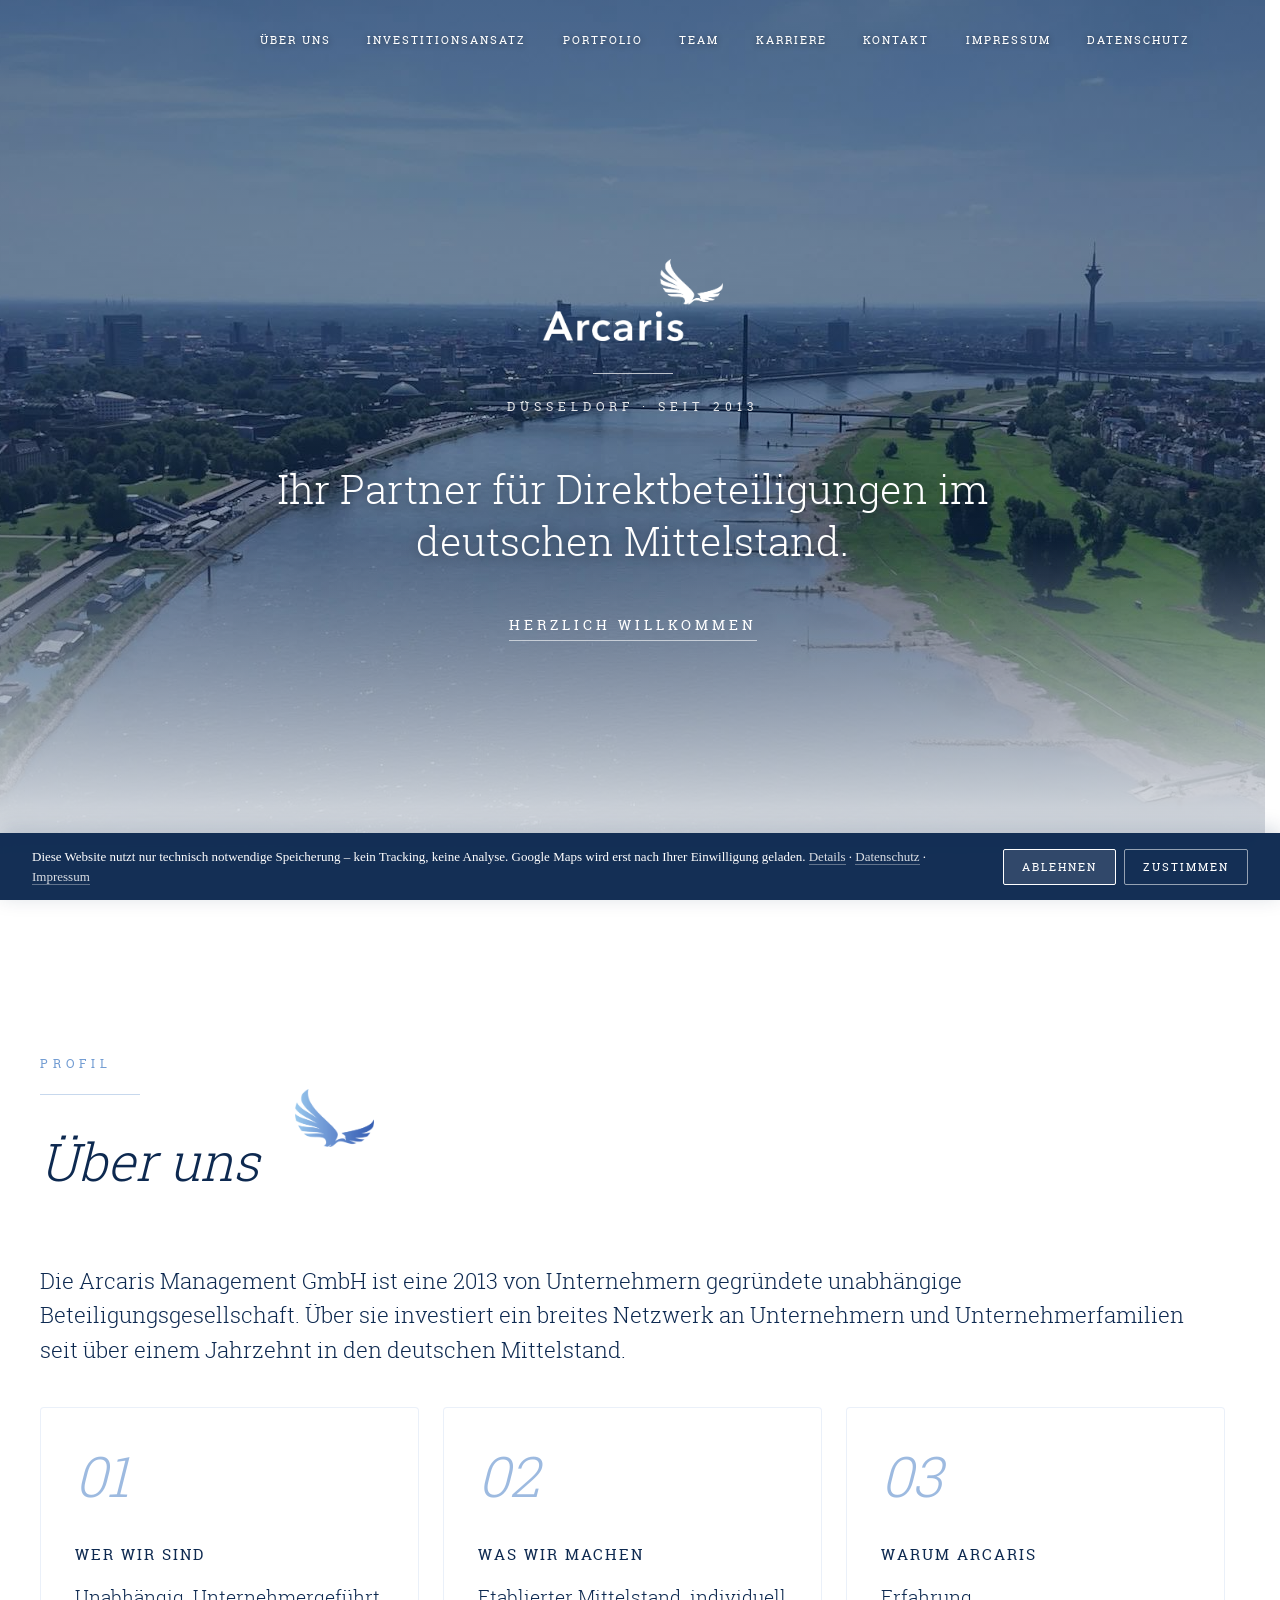
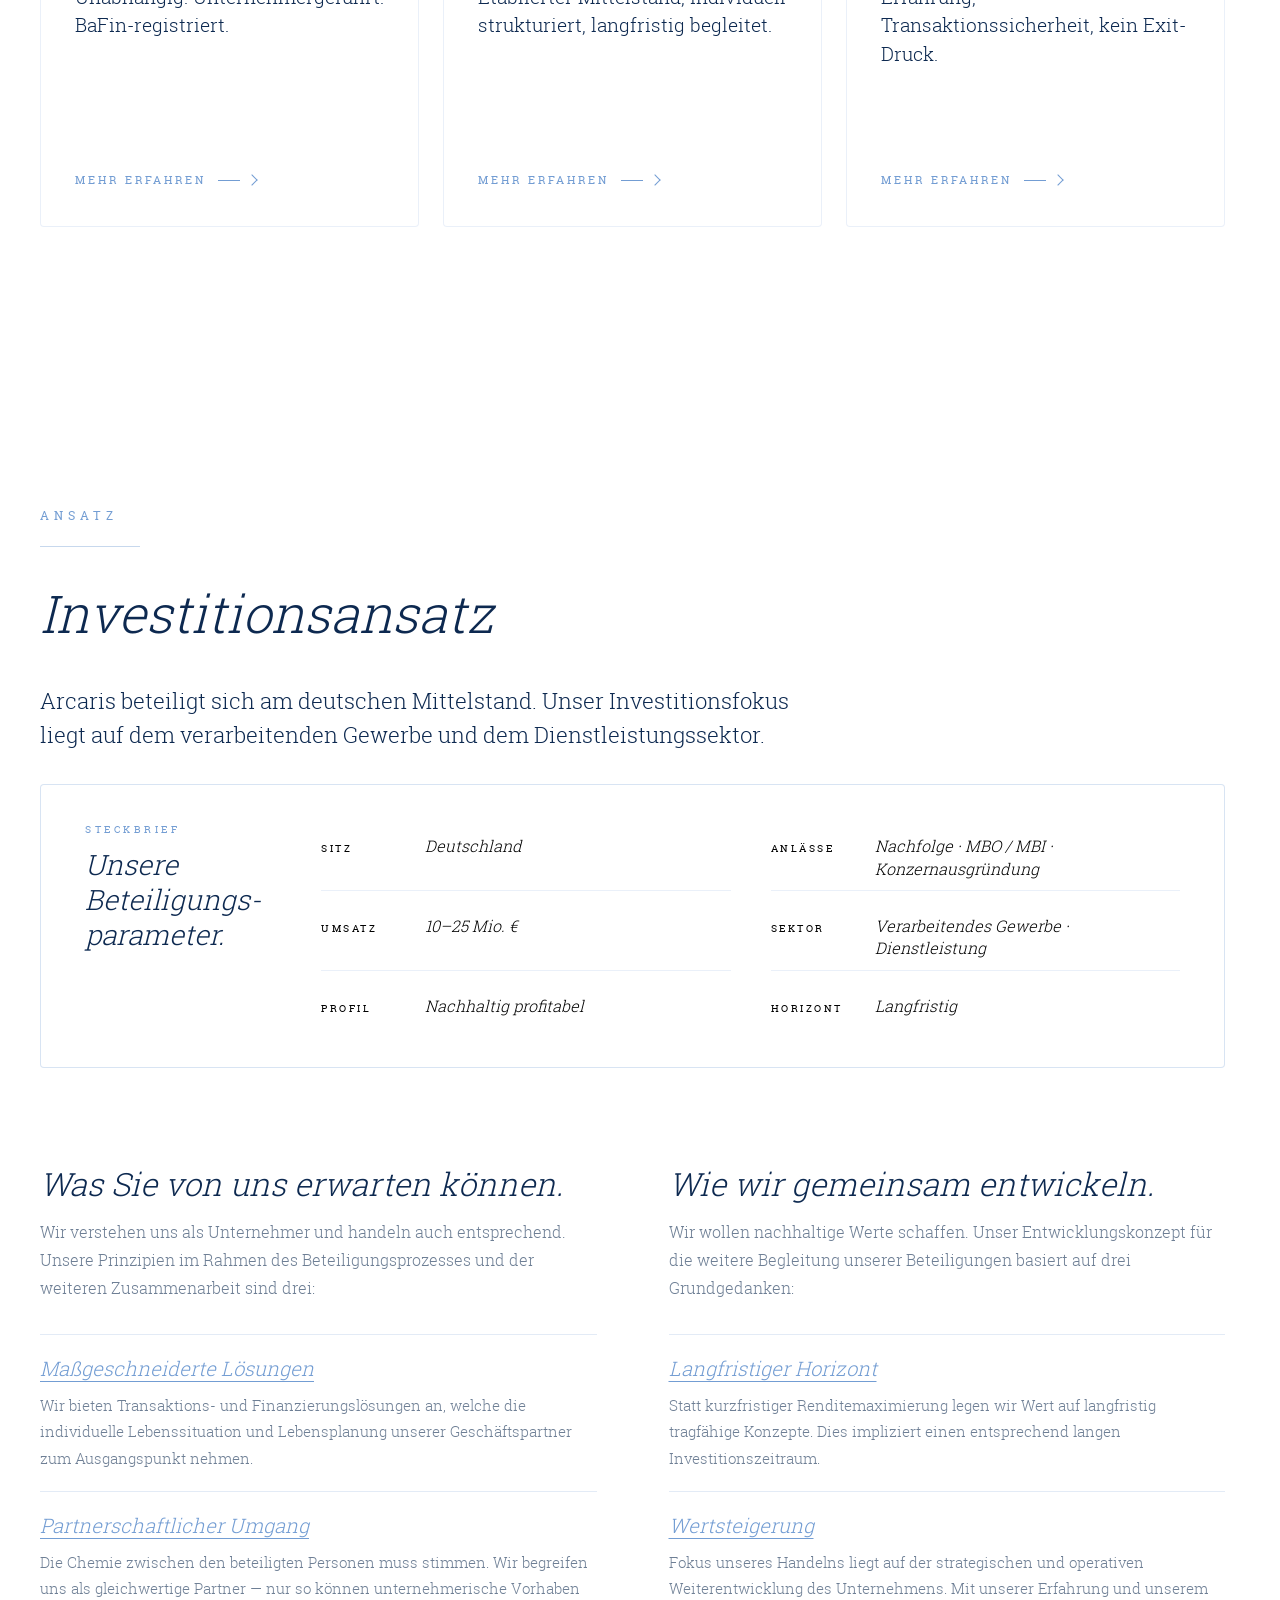
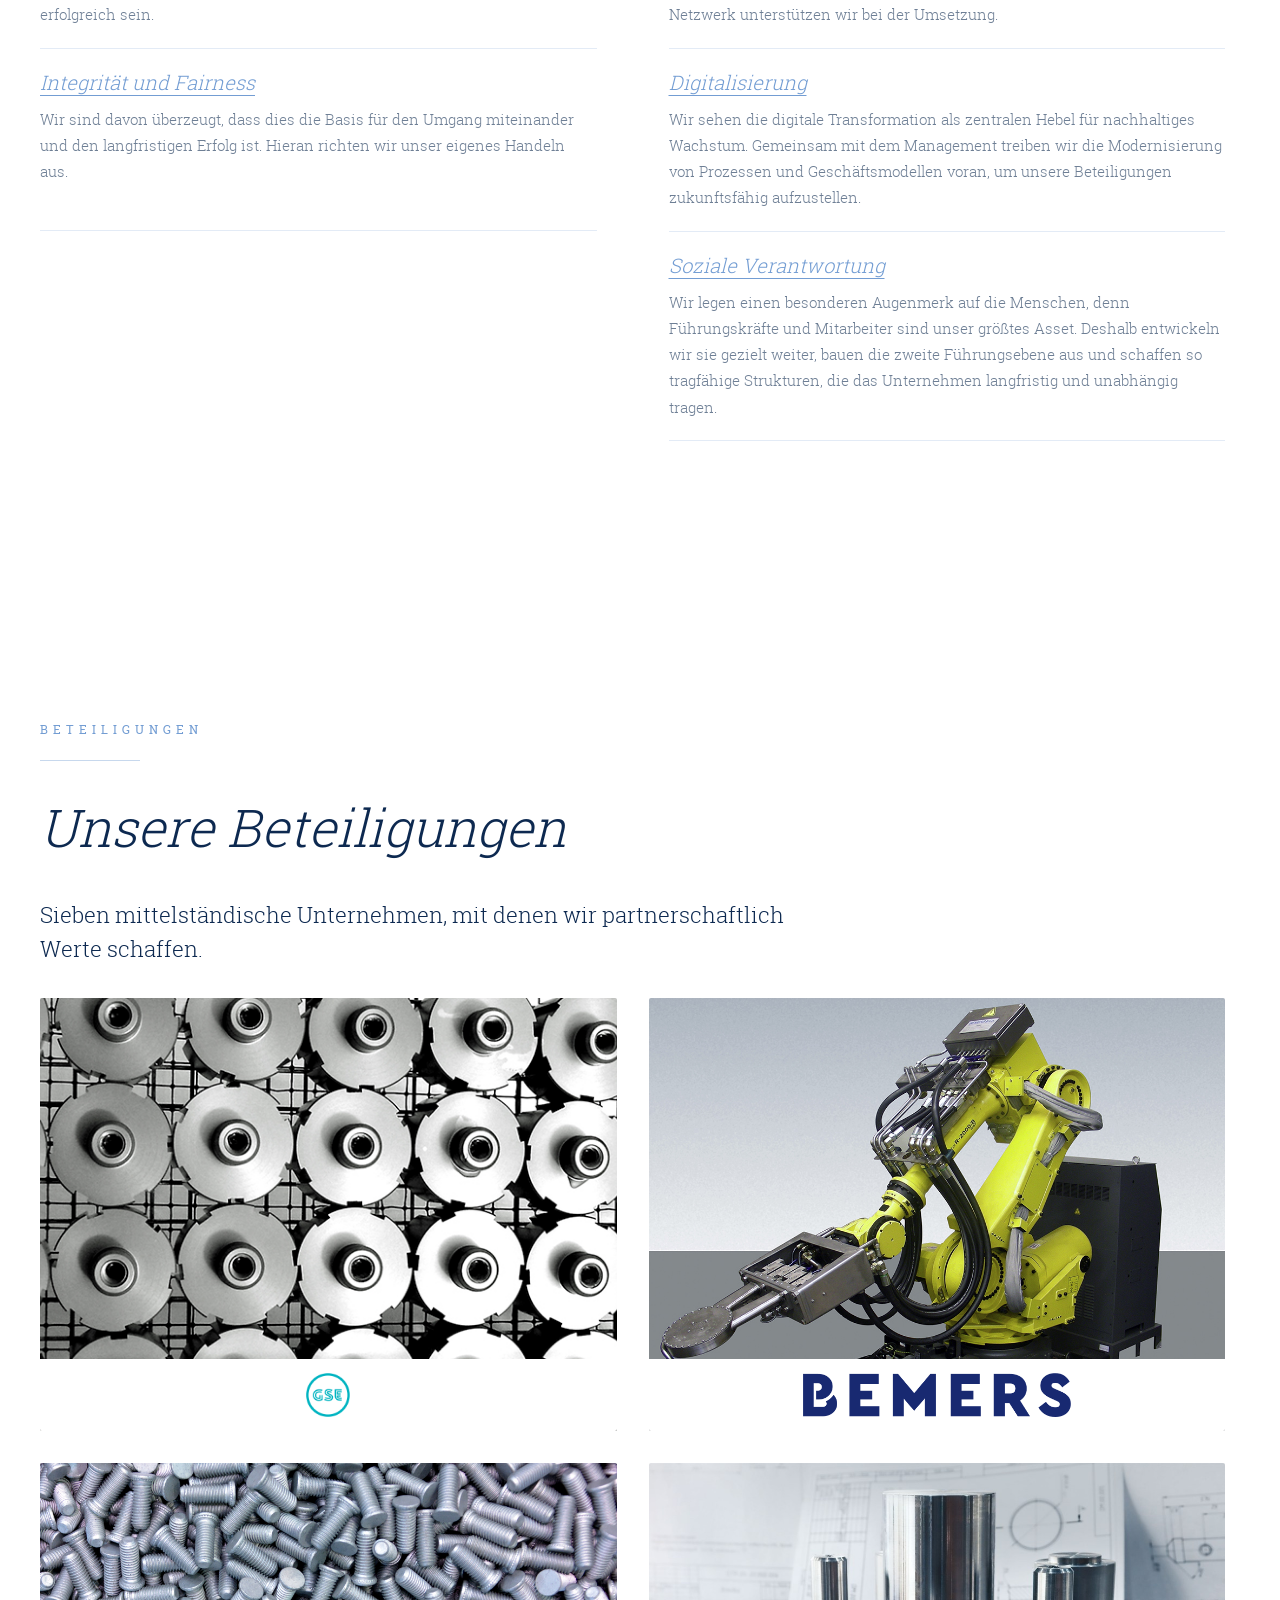
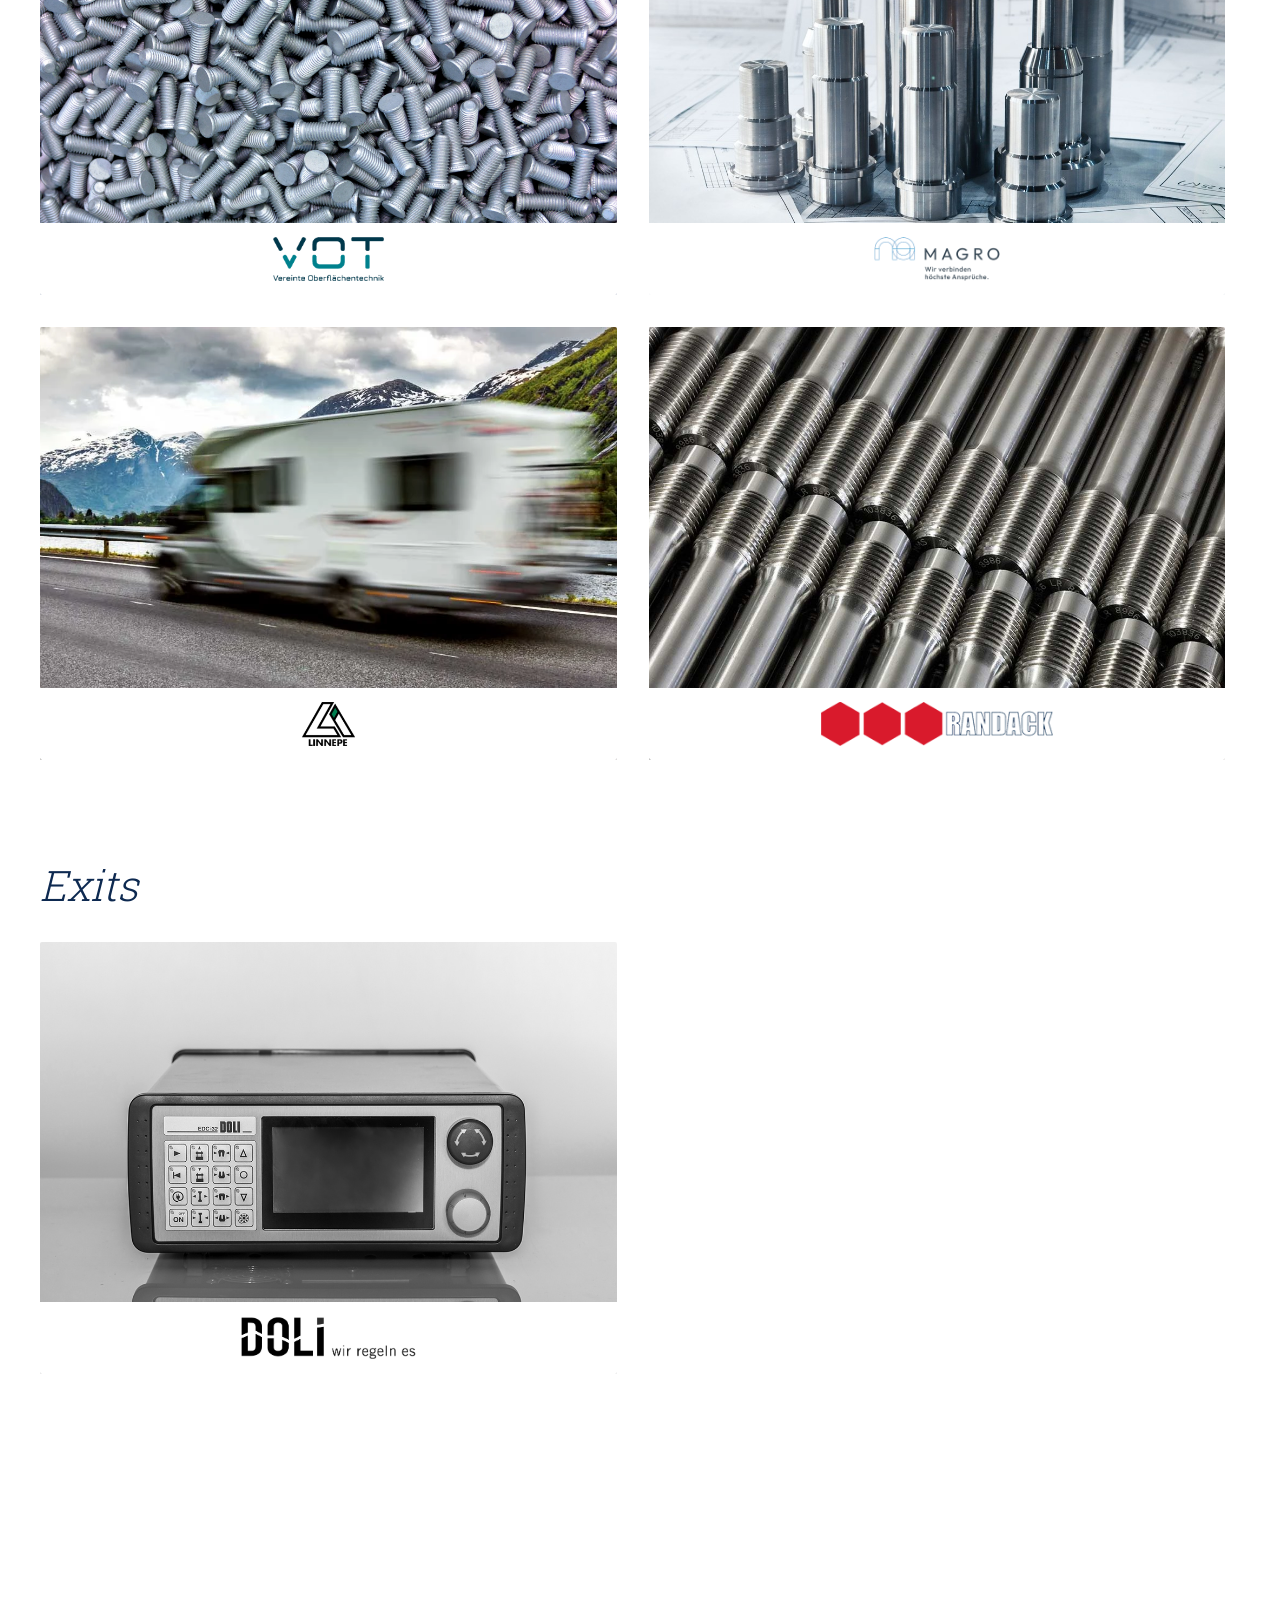
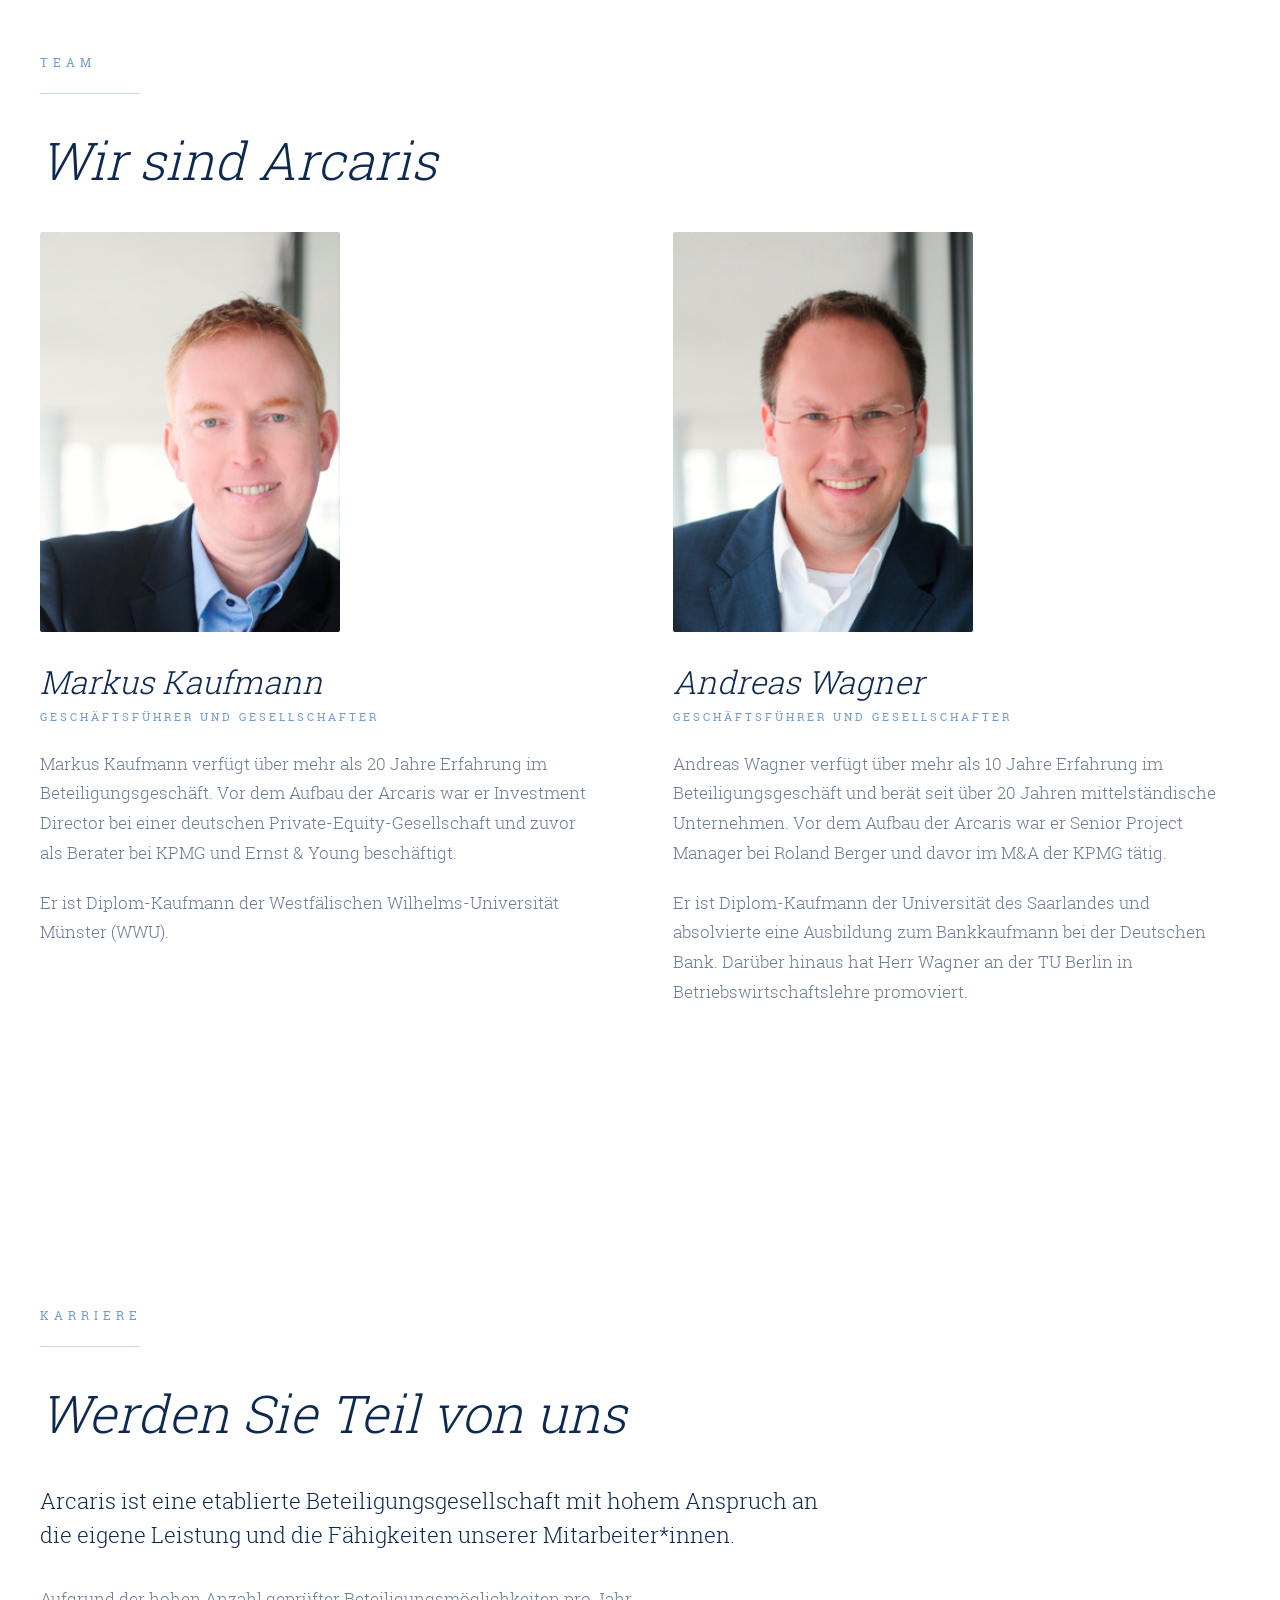
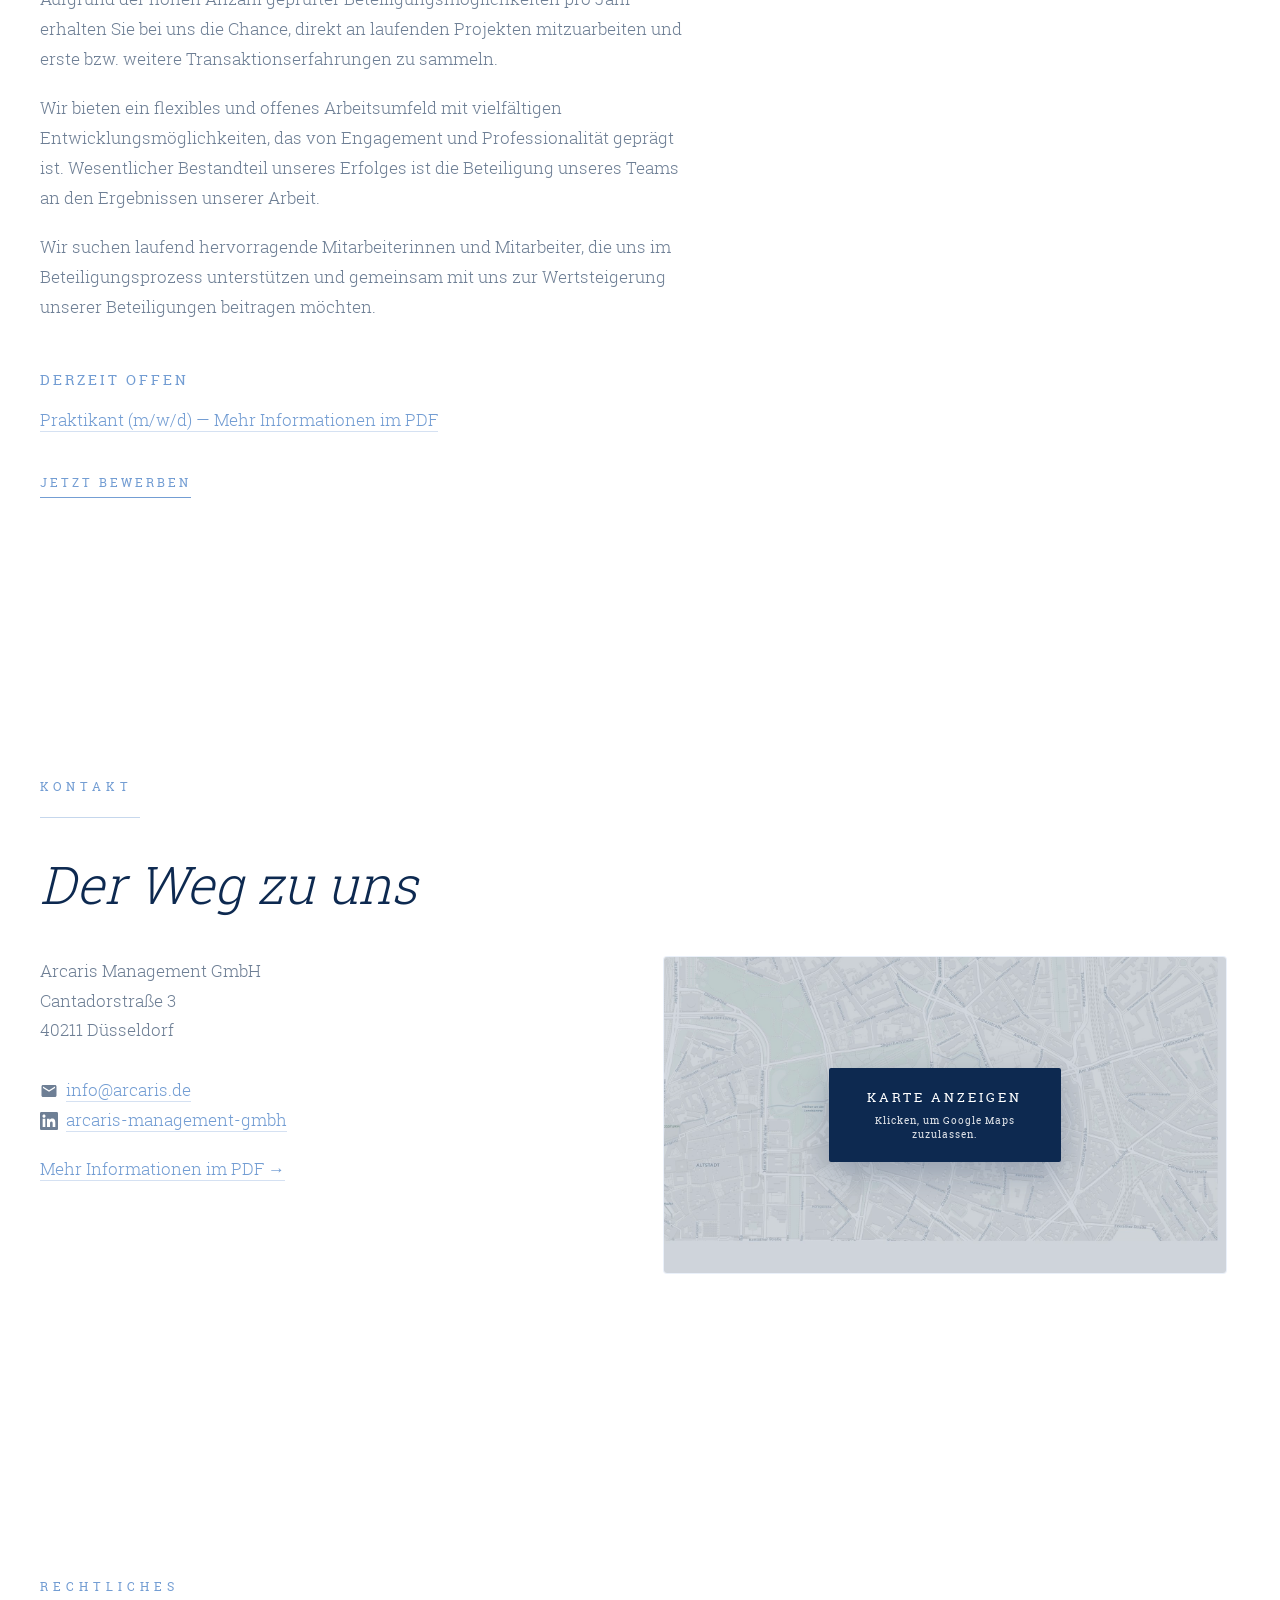
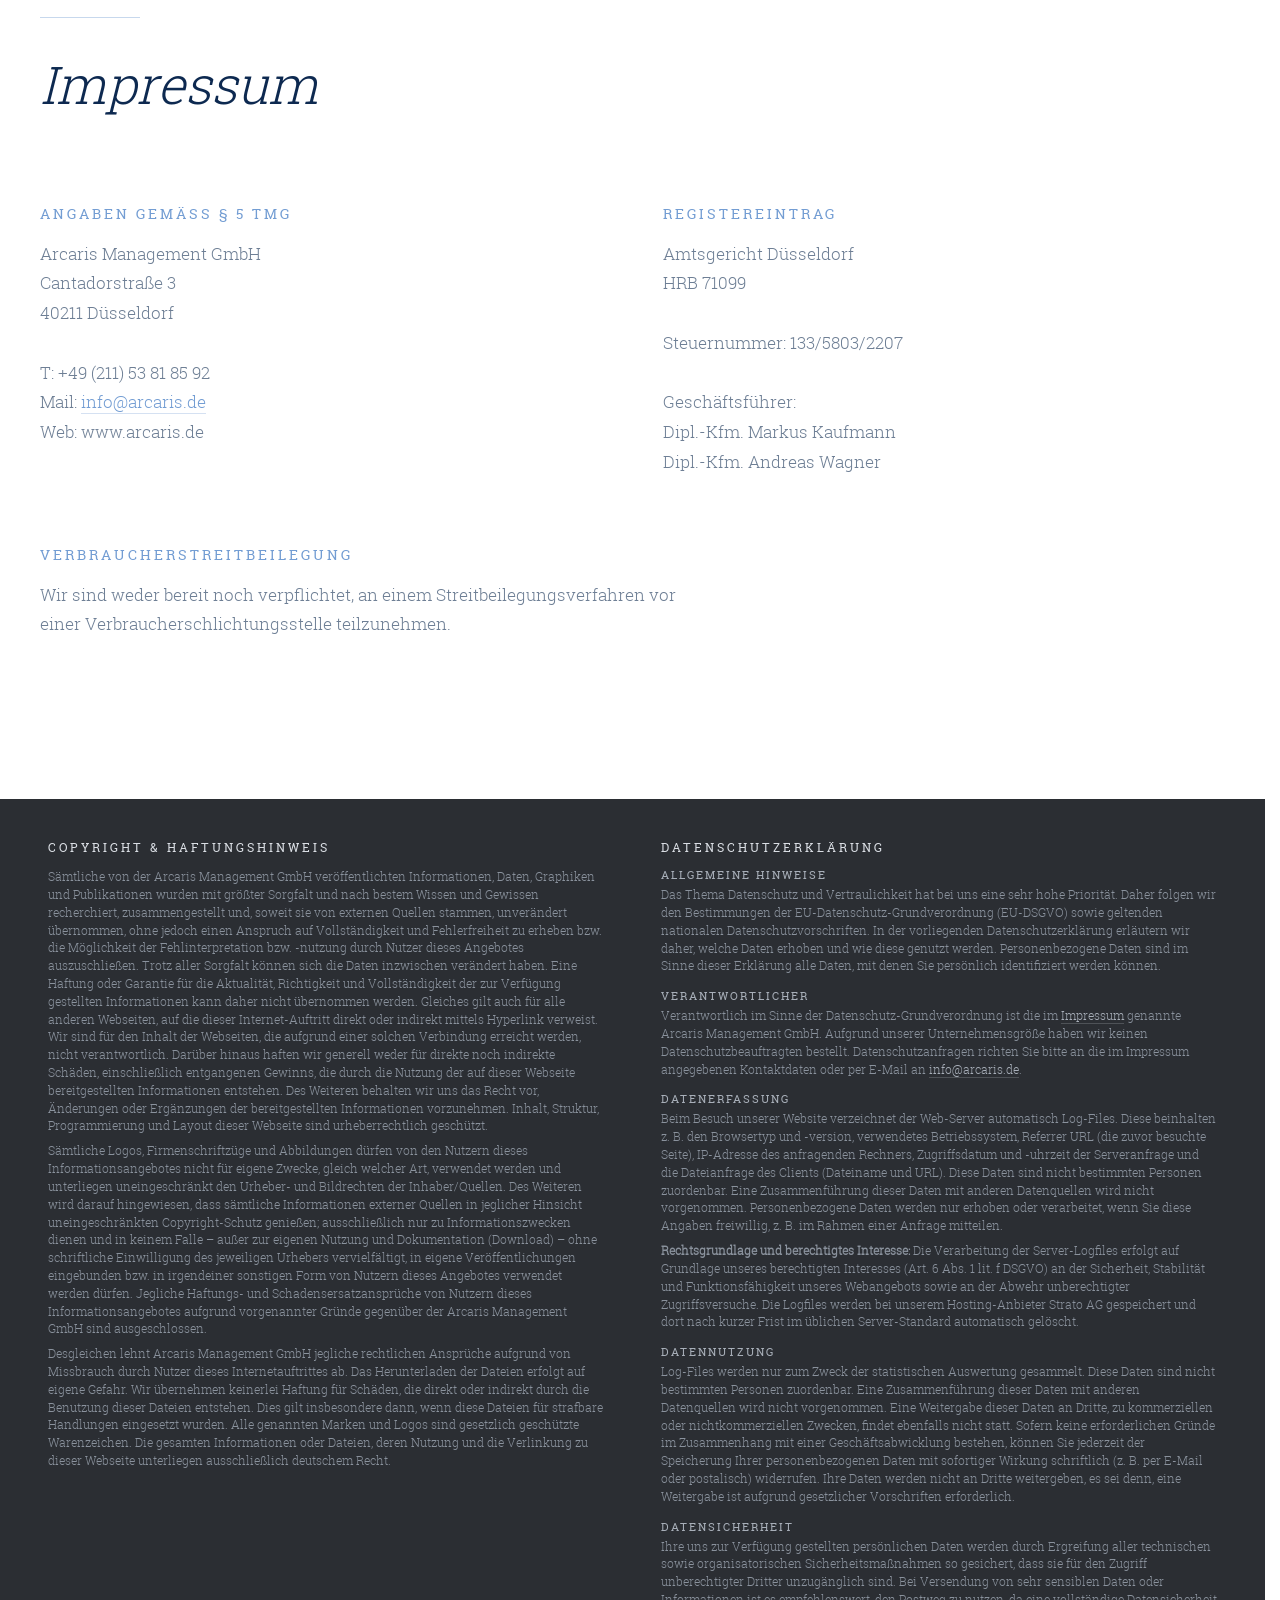
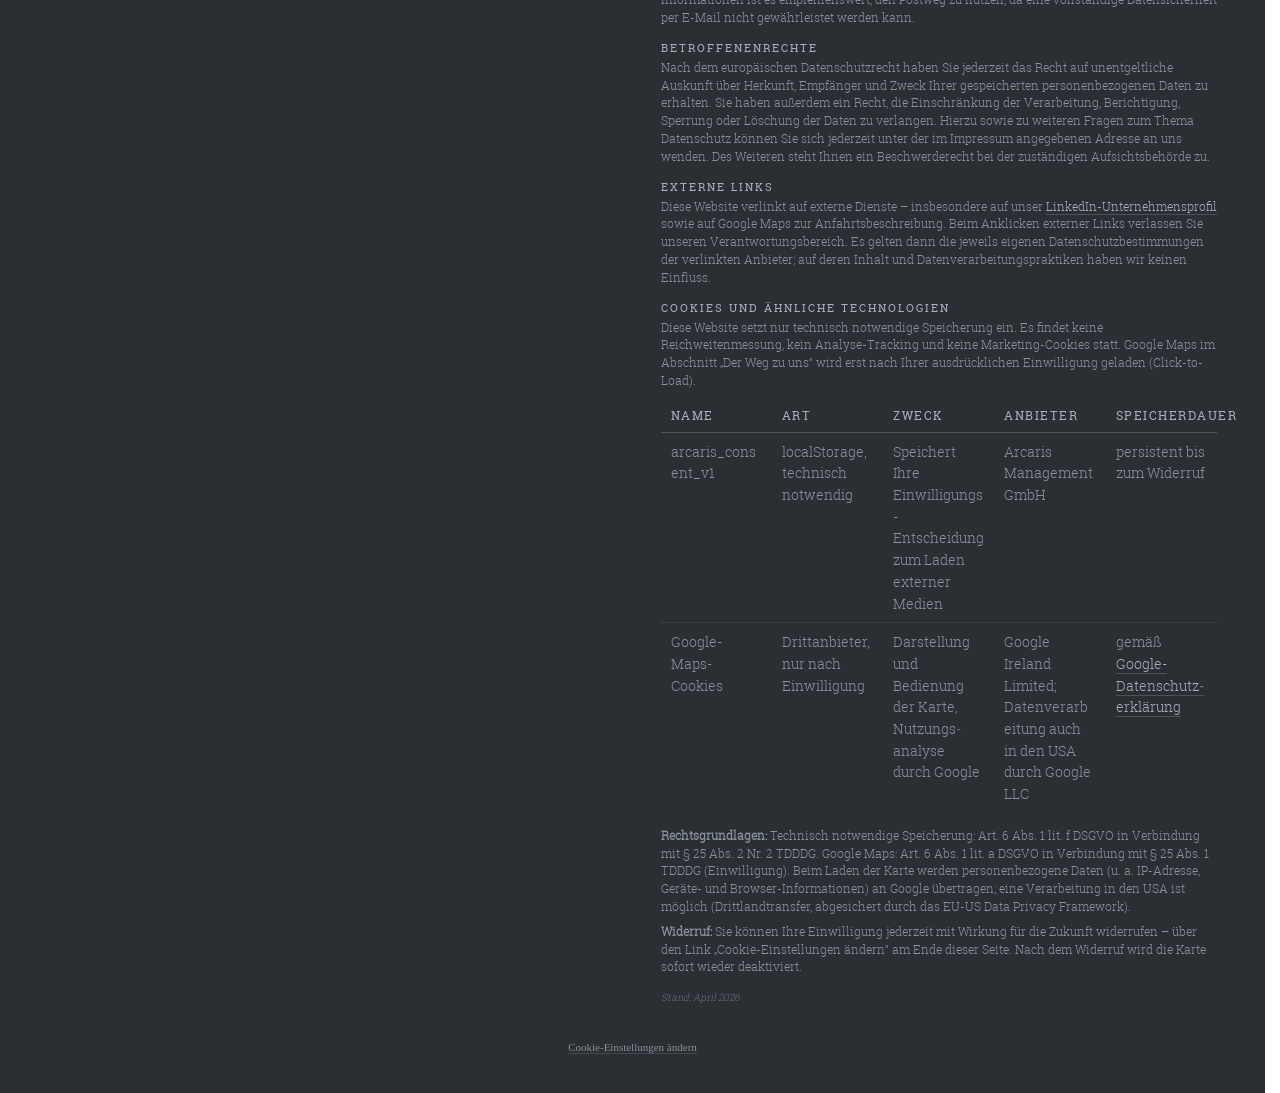
==== commit b4b7c9f5: "VOT-Logo ausgetauscht: neues Logo mit Claim (RGB, transparent) Portfolio-Karte nutzt jetzt img/VOT_l" ====
--- a/index.html
+++ b/index.html
@@ -507,7 +507,7 @@
                     <div class="g-portfolio-card">
                         <img class="photo" src="img/Huster-Zink.jpg" alt="Oberfl&auml;chenveredelung Immel, Seckelmann &amp; Co. GmbH / Huster Oberfl&auml;chentechnik GmbH">
                         <div class="g-portfolio-overlay">
-                            <img class="g-portfolio-logo" src="img/VOT_logo.svg" alt="VOT — Vereinte Oberfl&auml;chentechnik">
+                            <img class="g-portfolio-logo" src="img/VOT_logo.png" alt="VOT — Vereinte Oberfl&auml;chentechnik">
                             <div class="g-portfolio-name">Oberfl&auml;chenveredelung Immel, Seckelmann &amp; Co. GmbH / Huster Oberfl&auml;chentechnik GmbH</div>
                             <div class="g-portfolio-meta">
                                 Seit: November 2017 / November 2018<br>
--- a/css/main.css
+++ b/css/main.css
@@ -1148,6 +1148,28 @@
 	.start__cta { font-size: 12px; letter-spacing: 3px; }
 }
 
+/* ==========================================================================
+   RANDLOSER HERO + KEIN WEISSER RAHMEN (alle Viewports)
+   --------------------------------------------------------------------------
+   Der fruehere weisse 20px-Rahmen (#border_*-Balken + #wrapper padding 0 20px)
+   wirkte auf Mobil zu dominant und verschob den Hero-Text gegenueber der
+   Video-Mitte; auf Desktop war er ebenfalls unerwuenscht. Loesung an der Wurzel:
+     1) die weissen Rahmenbalken ausblenden,
+     2) den seitlichen #wrapper-Innenabstand entfernen -> Hero-Video und
+        Text-Container fuellen die volle Breite und sind exakt zentriert; alle
+        Sektionen behalten ihr eigenes Padding.
+   Das Preloader-Logo wird per JS live auf .start__logo gepinnt und folgt
+   automatisch mit -> die Reload-Ueberlappung bleibt erhalten.
+   ========================================================================== */
+#border_left,
+#border_right,
+#border_bottom { display: none; }
+
+#wrapper {
+	padding-left: 0;
+	padding-right: 0;
+}
+
 
 /* ==========================================================================
 UEBER UNS
@@ -3518,6 +3540,22 @@
 	.g-eagle { width: 55px; height: 40px; transform: translateY(-44px); }
 }
 
+/* Portfolio-Karten auf Mobile: Verhalten wie auf Desktop (Overlay faehrt beim
+   Auftippen hoch), aber die Karte ist hoeher und das Overlay faehrt ganz nach
+   oben -> Firmenname + Meta (Seit, Sitz, Geschaeftsfuehrer, Webseite) passen
+   vollstaendig hinein, nichts wird abgeschnitten. */
+@media (max-width: 900px) {
+	.g-portfolio-card {
+		aspect-ratio: 1 / 1; /* etwas hoeher als 4:3 -> genug Platz fuer den vollen Info-Text */
+	}
+	.g-portfolio-card:hover .g-portfolio-overlay,
+	.g-portfolio-card:focus-within .g-portfolio-overlay {
+		top: 0; /* faehrt komplett hoch statt nur auf 45% */
+		justify-content: center; /* Inhalt vertikal mittig -> gleichmaessiger Rand */
+		overflow-y: auto; /* Sicherheitsnetz: extrem langer Text scrollt statt abzuschneiden */
+	}
+}
+
 /* ==========================================================================
    COOKIE-BANNER (eigener Consent-Manager, binärer Consent für Google Maps)
    Flache Bottom-Bar, volle Breite, Navy-Grund, ein Satz + zwei Buttons.
@@ -3707,6 +3745,8 @@
 /* Cookie-Tabelle in der Legal-Sektion — gleiche Typografie wie g-body, hairline grid */
 .g-cookie-table {
 	width: 100%;
+	table-layout: fixed; /* Tabelle haelt sich an die Spaltenbreite (1fr-Grid) statt
+	                        per Inhalt zu wachsen -> kein horizontaler Seiten-Ueberlauf */
 	margin: 10px 0 14px;
 	border-collapse: collapse;
 	font-size: 14px;
@@ -3727,6 +3767,7 @@
 .g-cookie-table tbody td {
 	padding: 8px 10px;
 	vertical-align: top;
+	overflow-wrap: anywhere; /* lange Tokens (z.B. Cookie-Namen) brechen um statt zu ueberlaufen */
 	border-bottom: 1px solid rgba(168, 175, 185, 0.12);
 }
 .g-cookie-table tbody tr:last-child td { border-bottom: 0; }
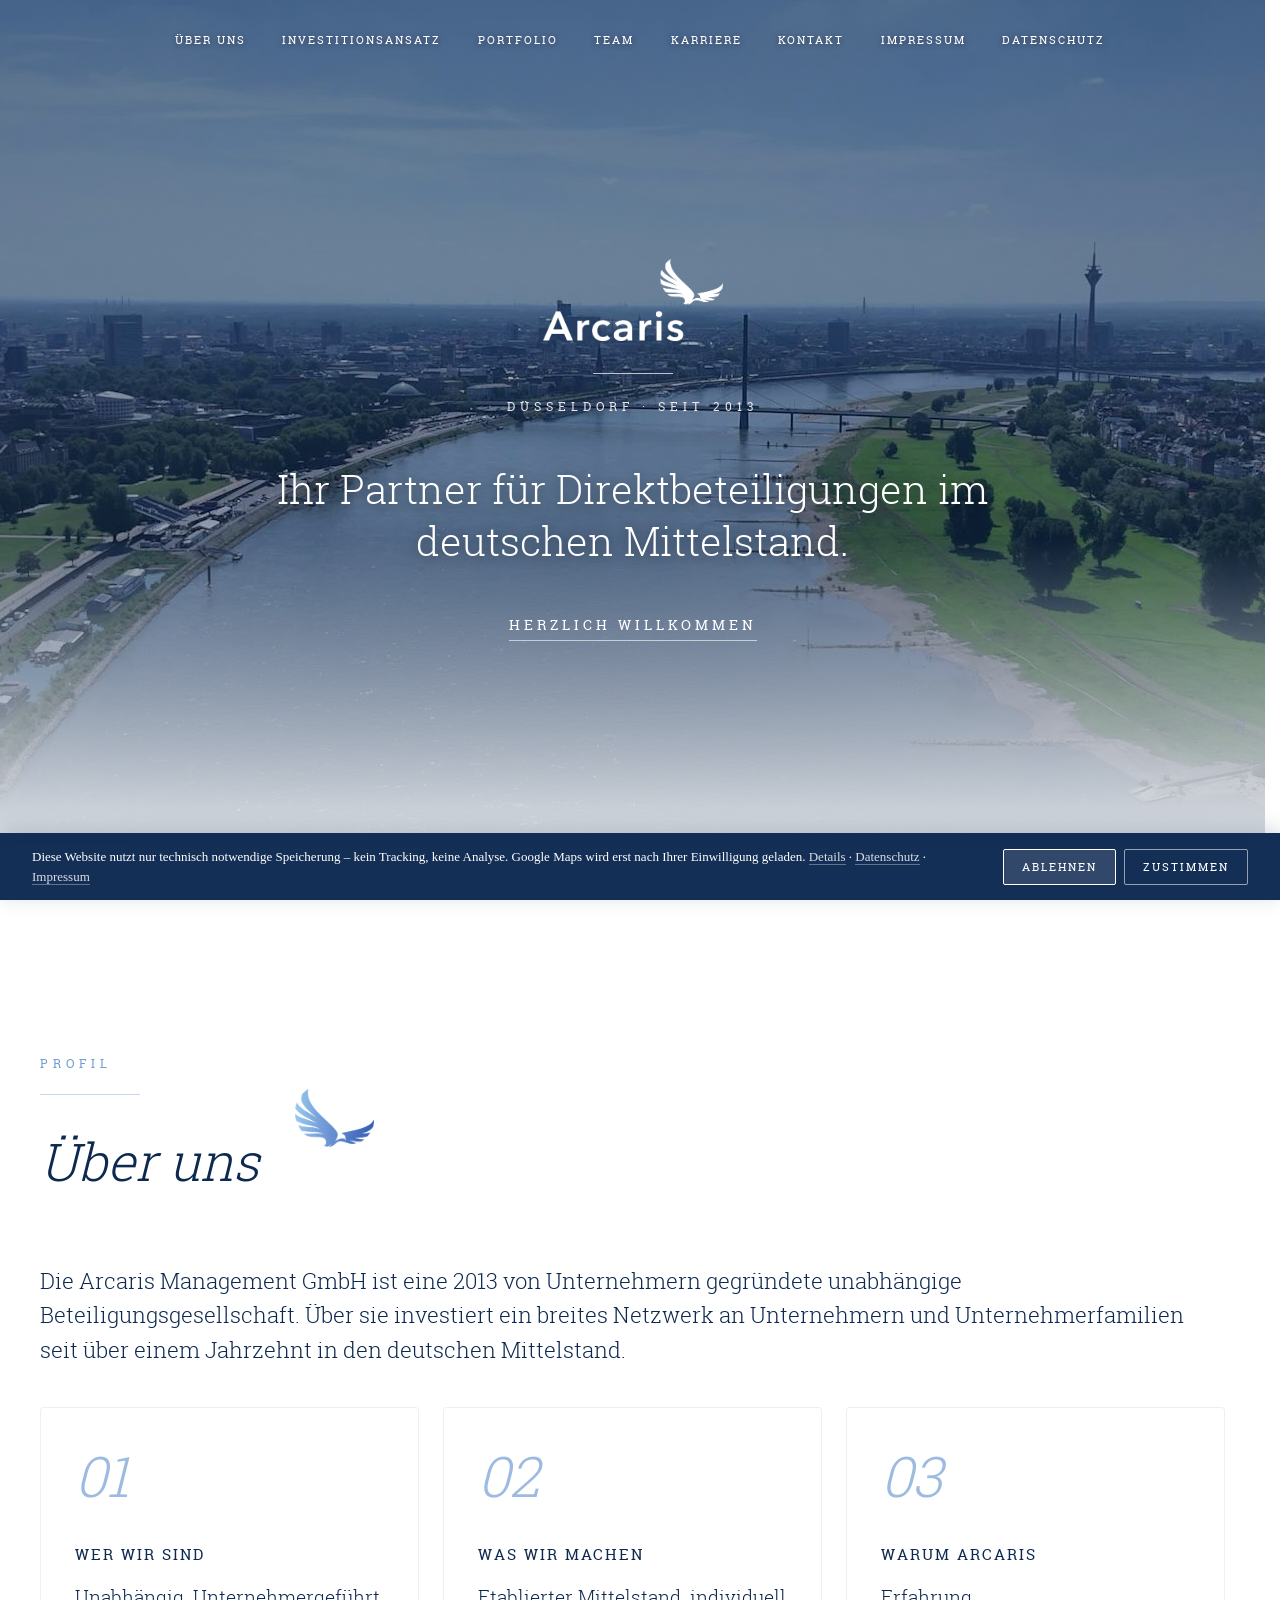
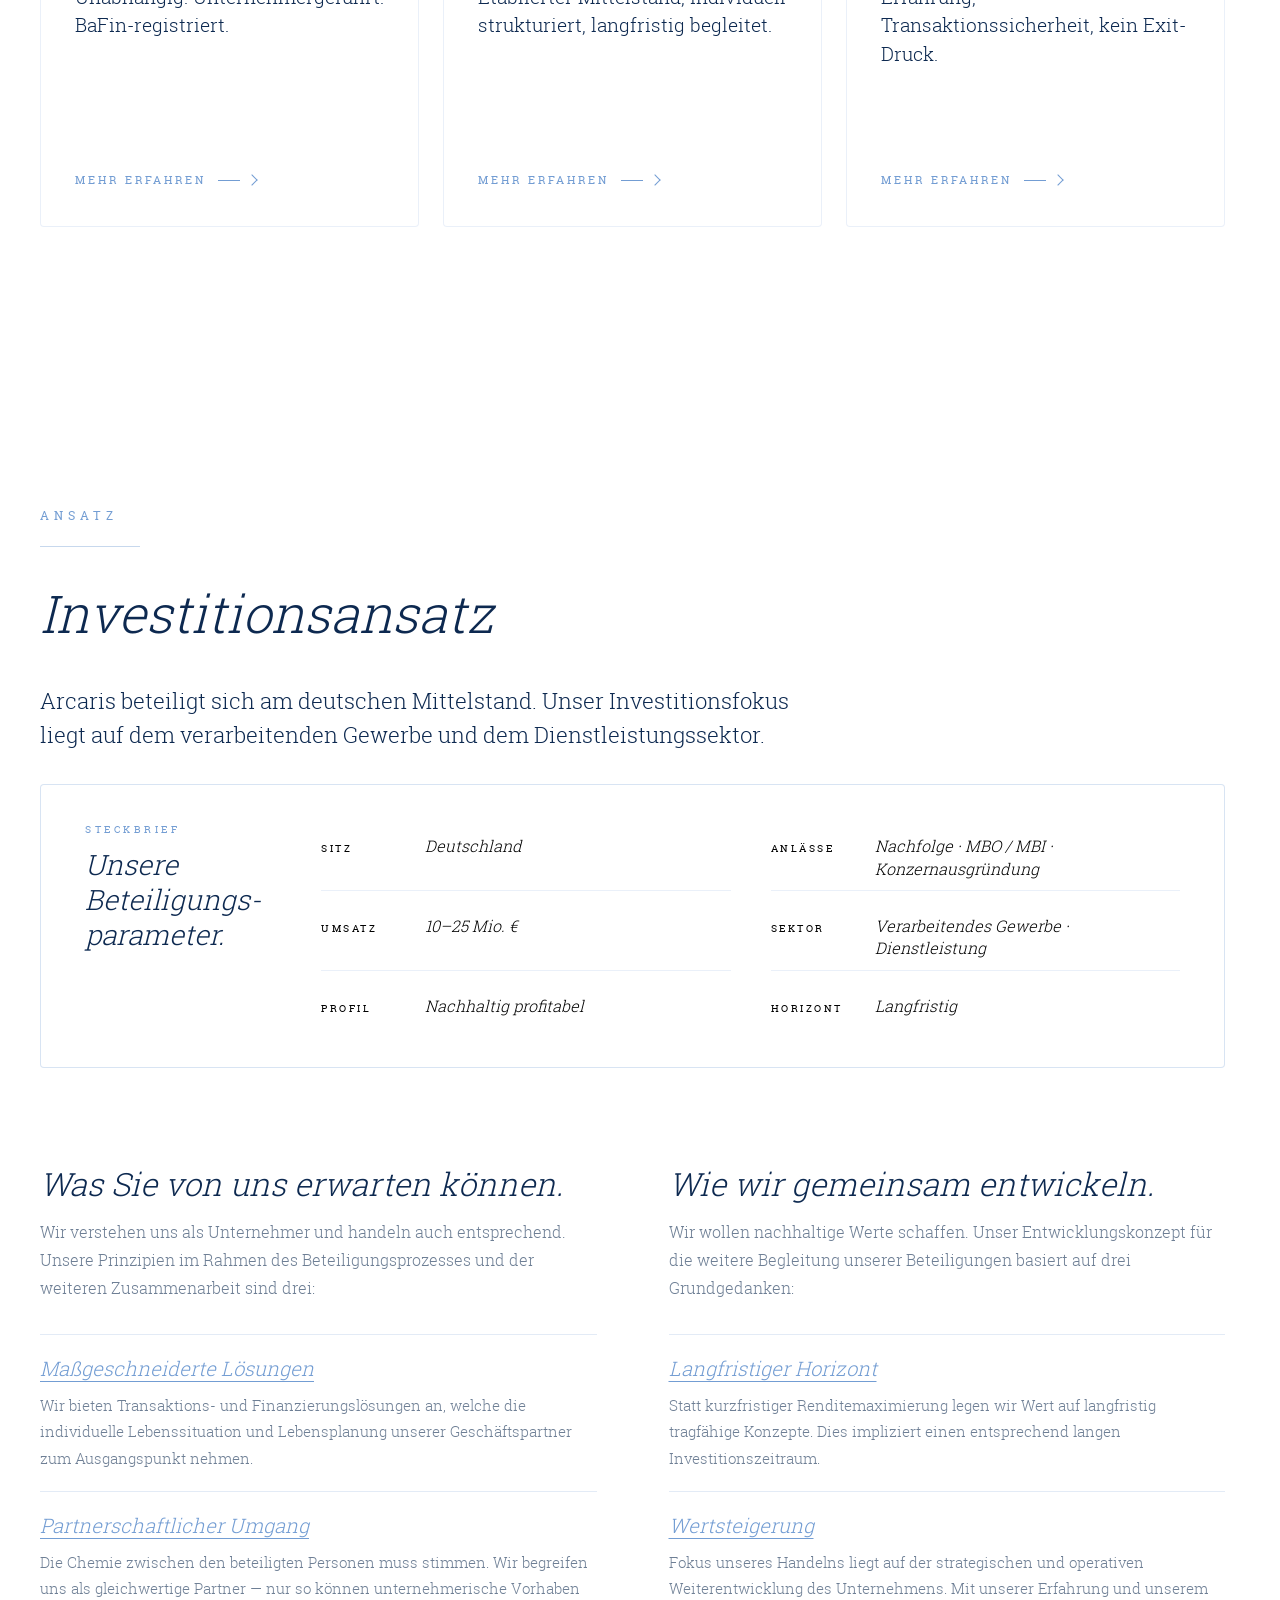
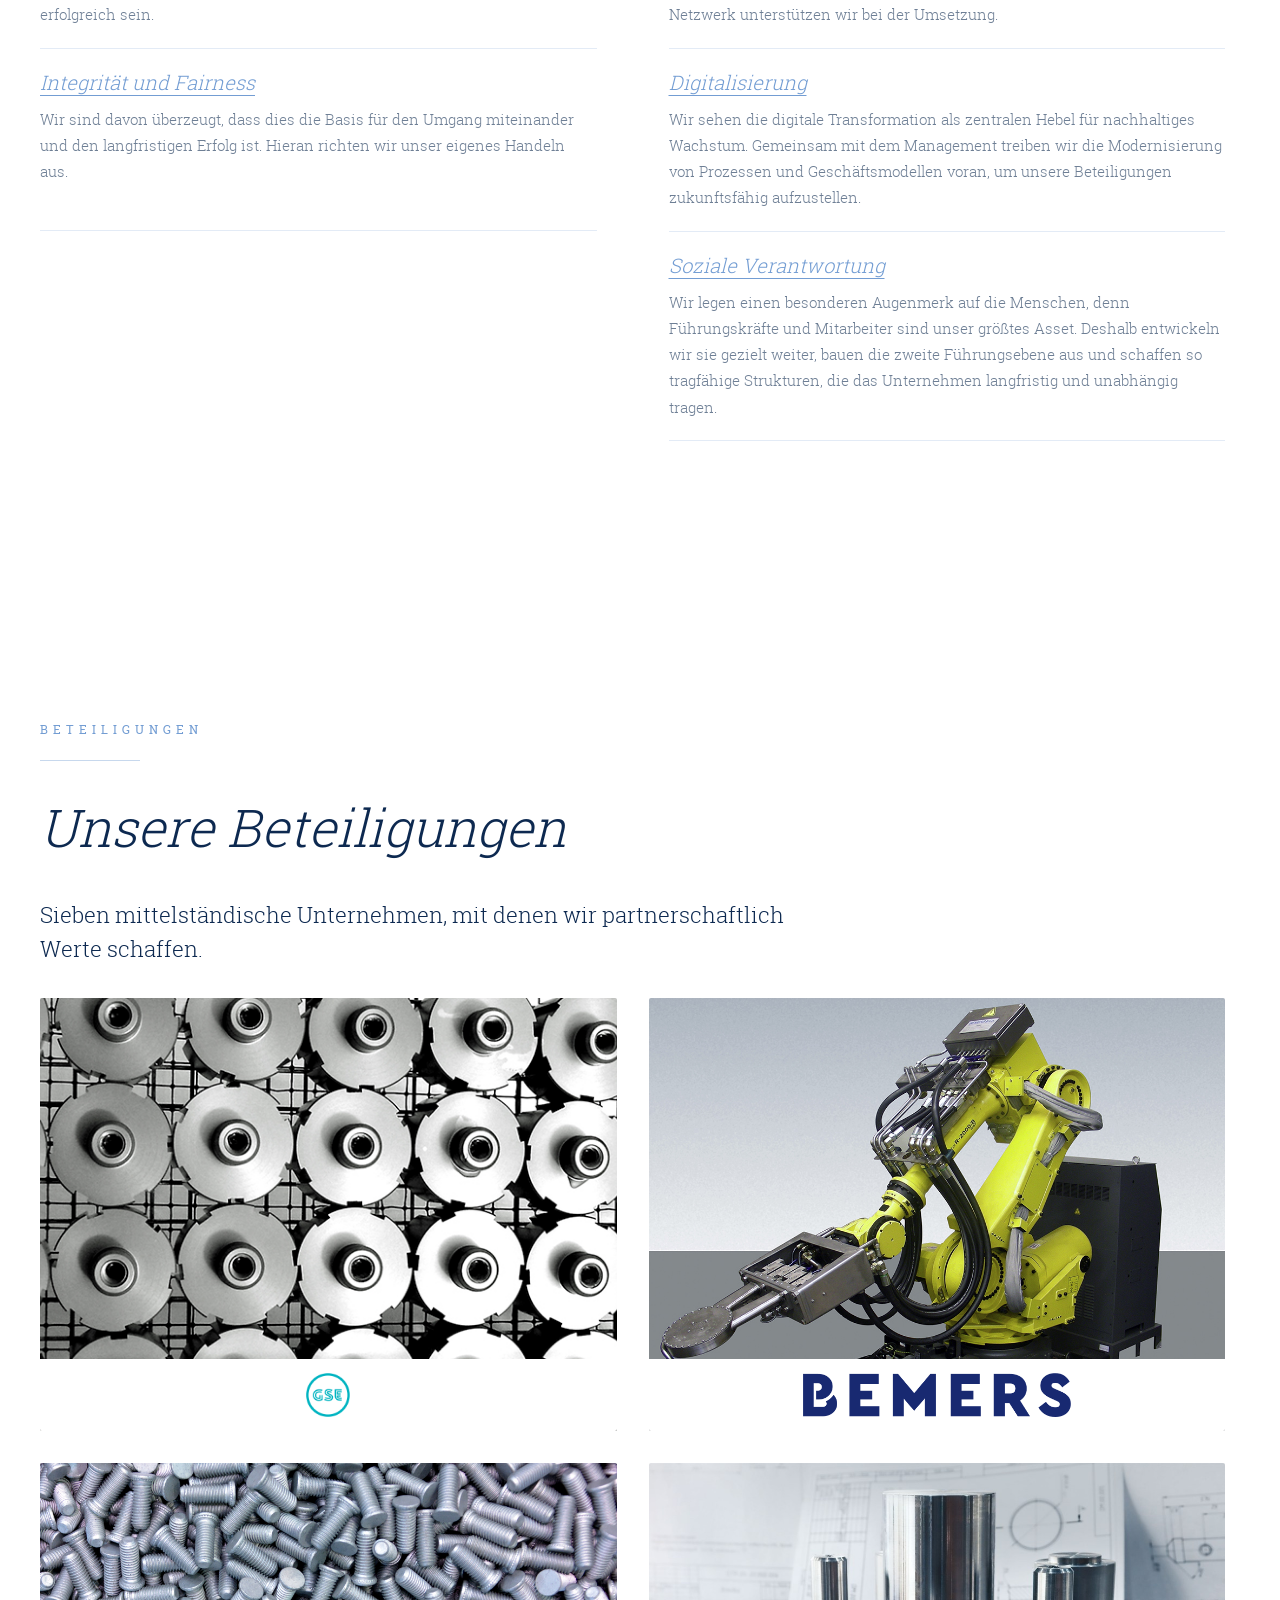
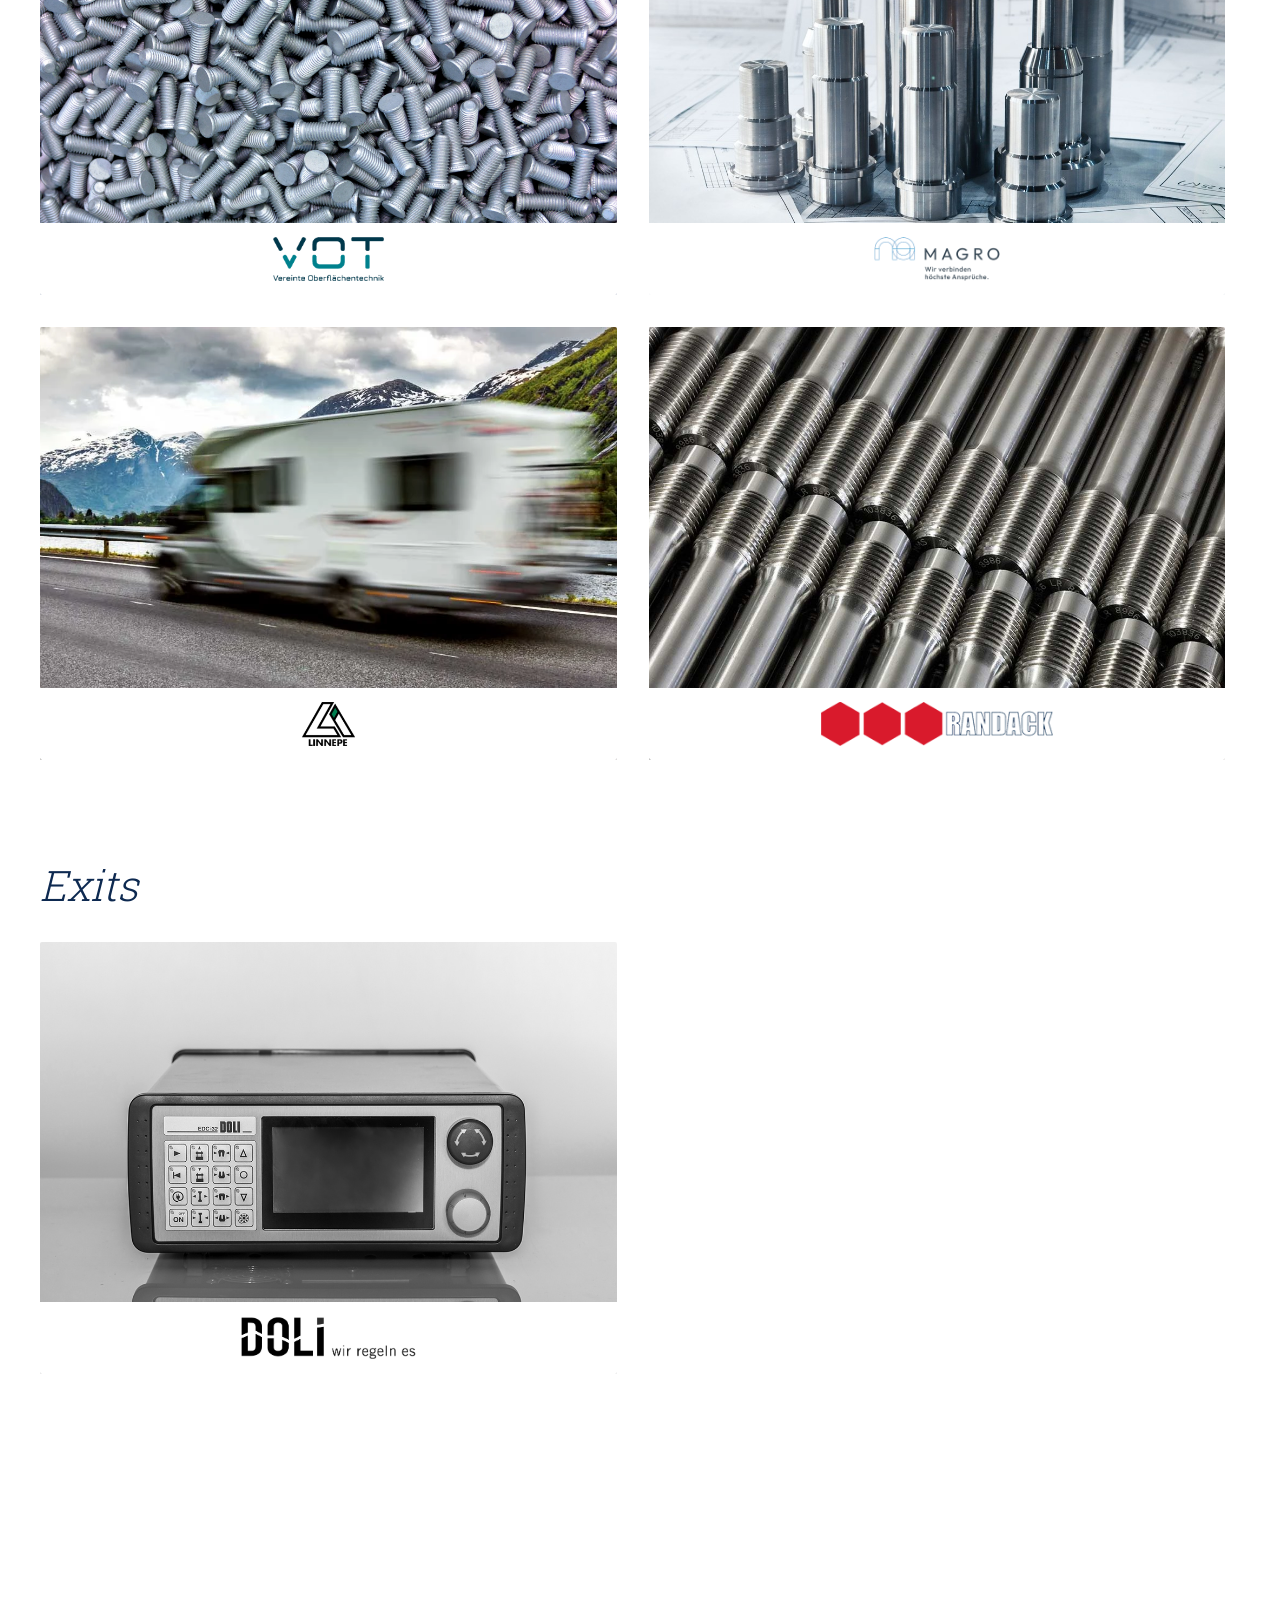
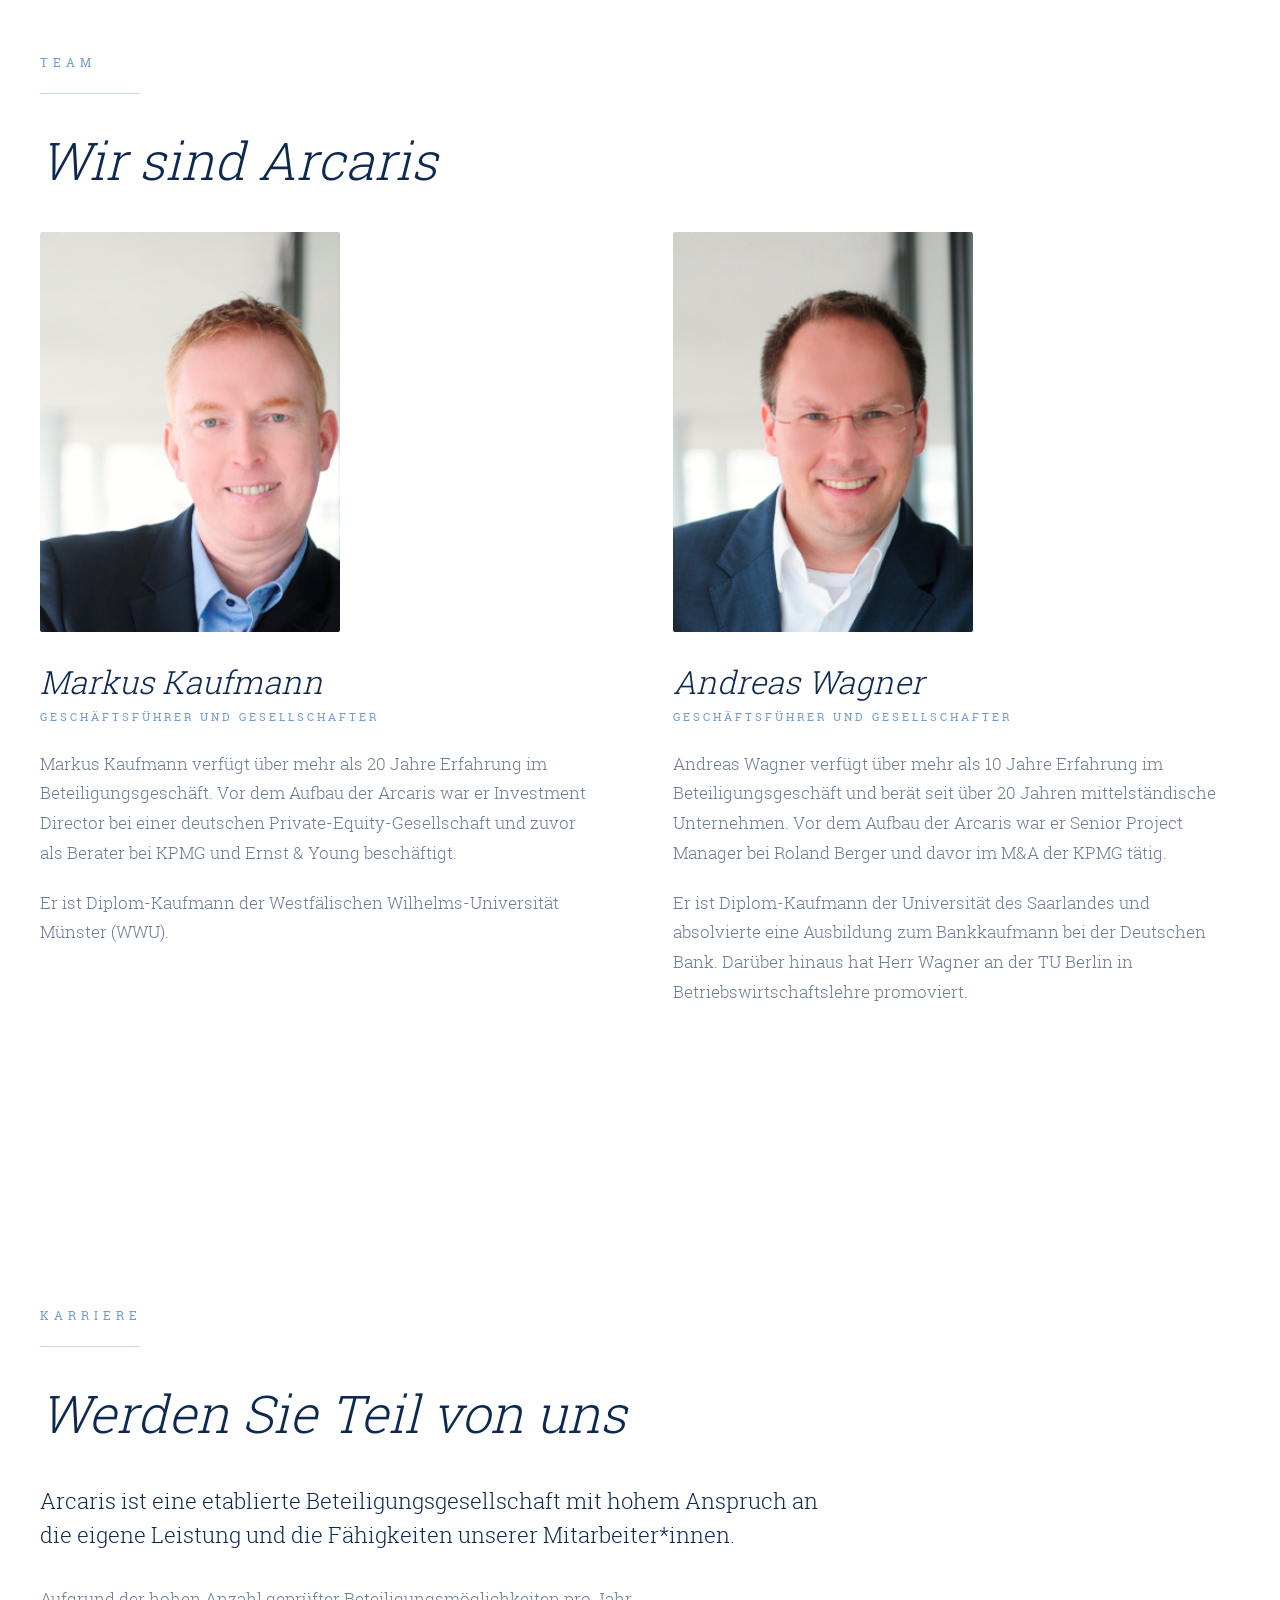
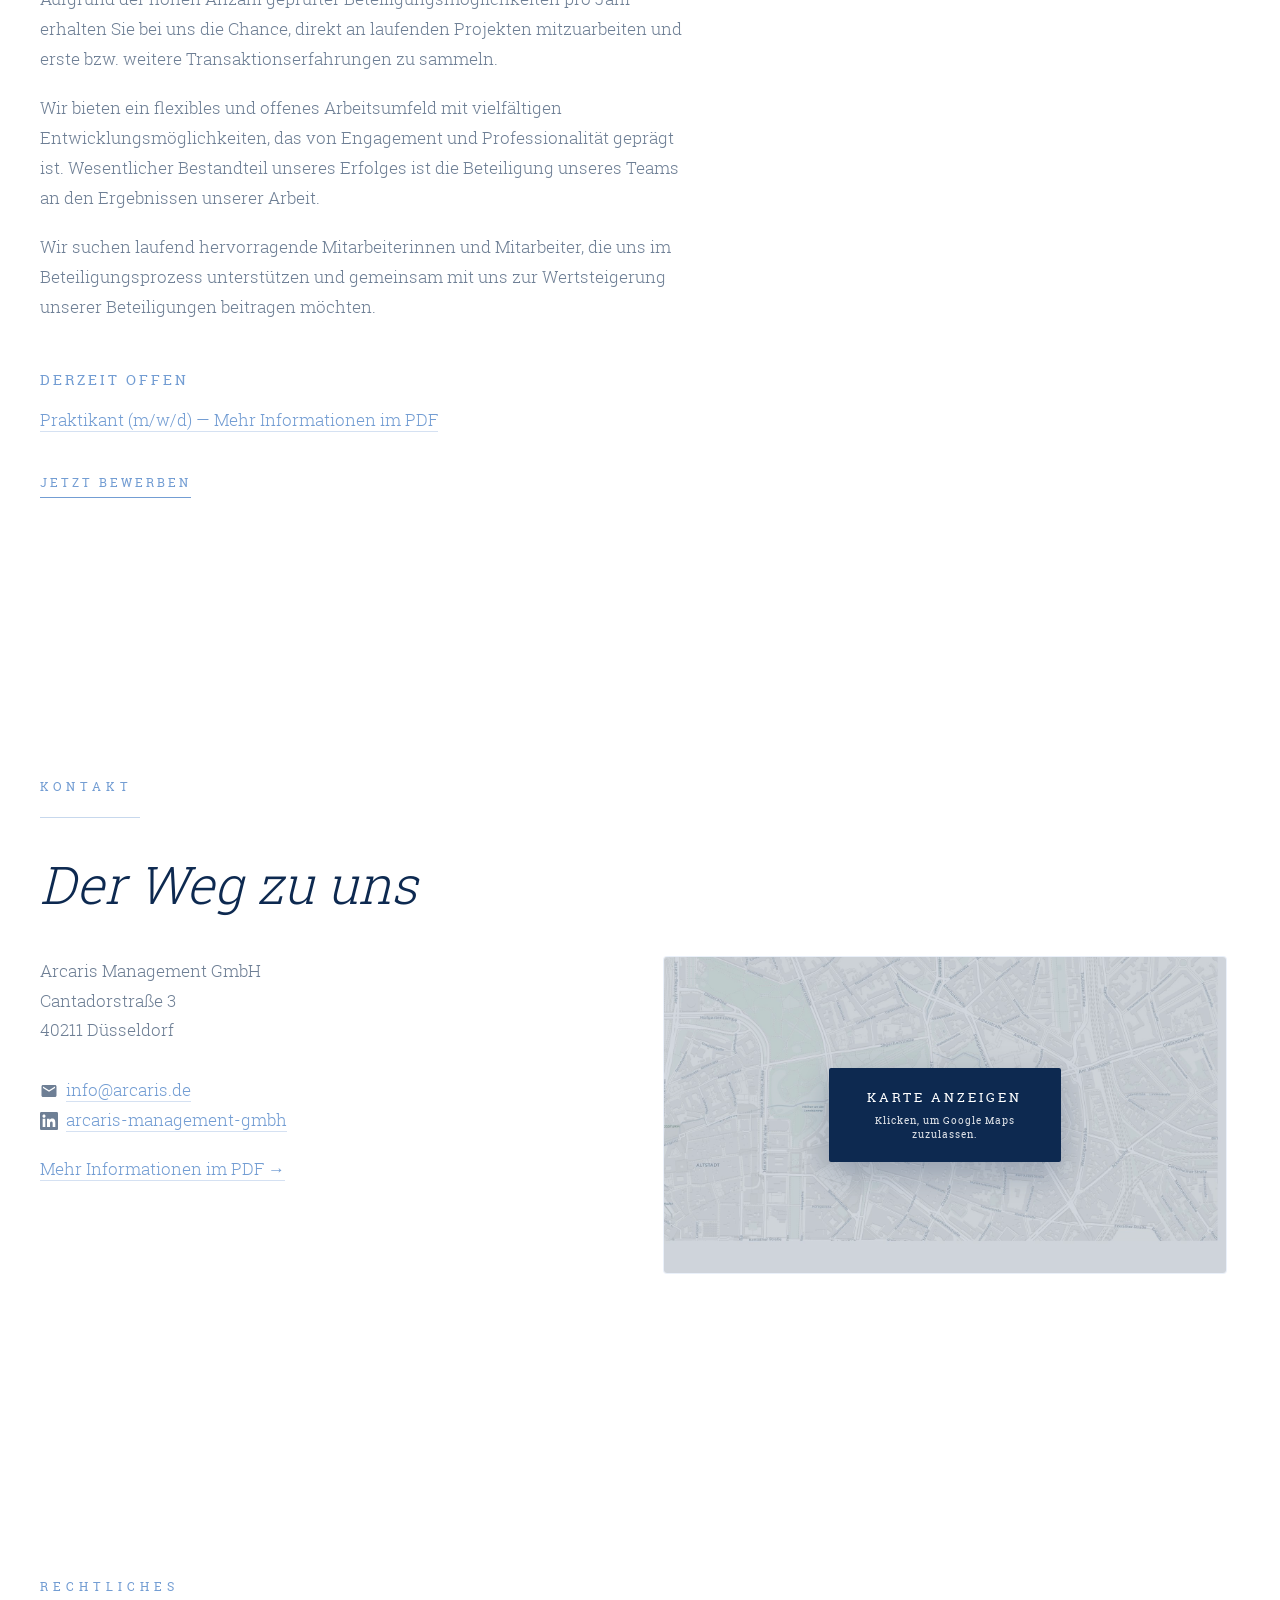
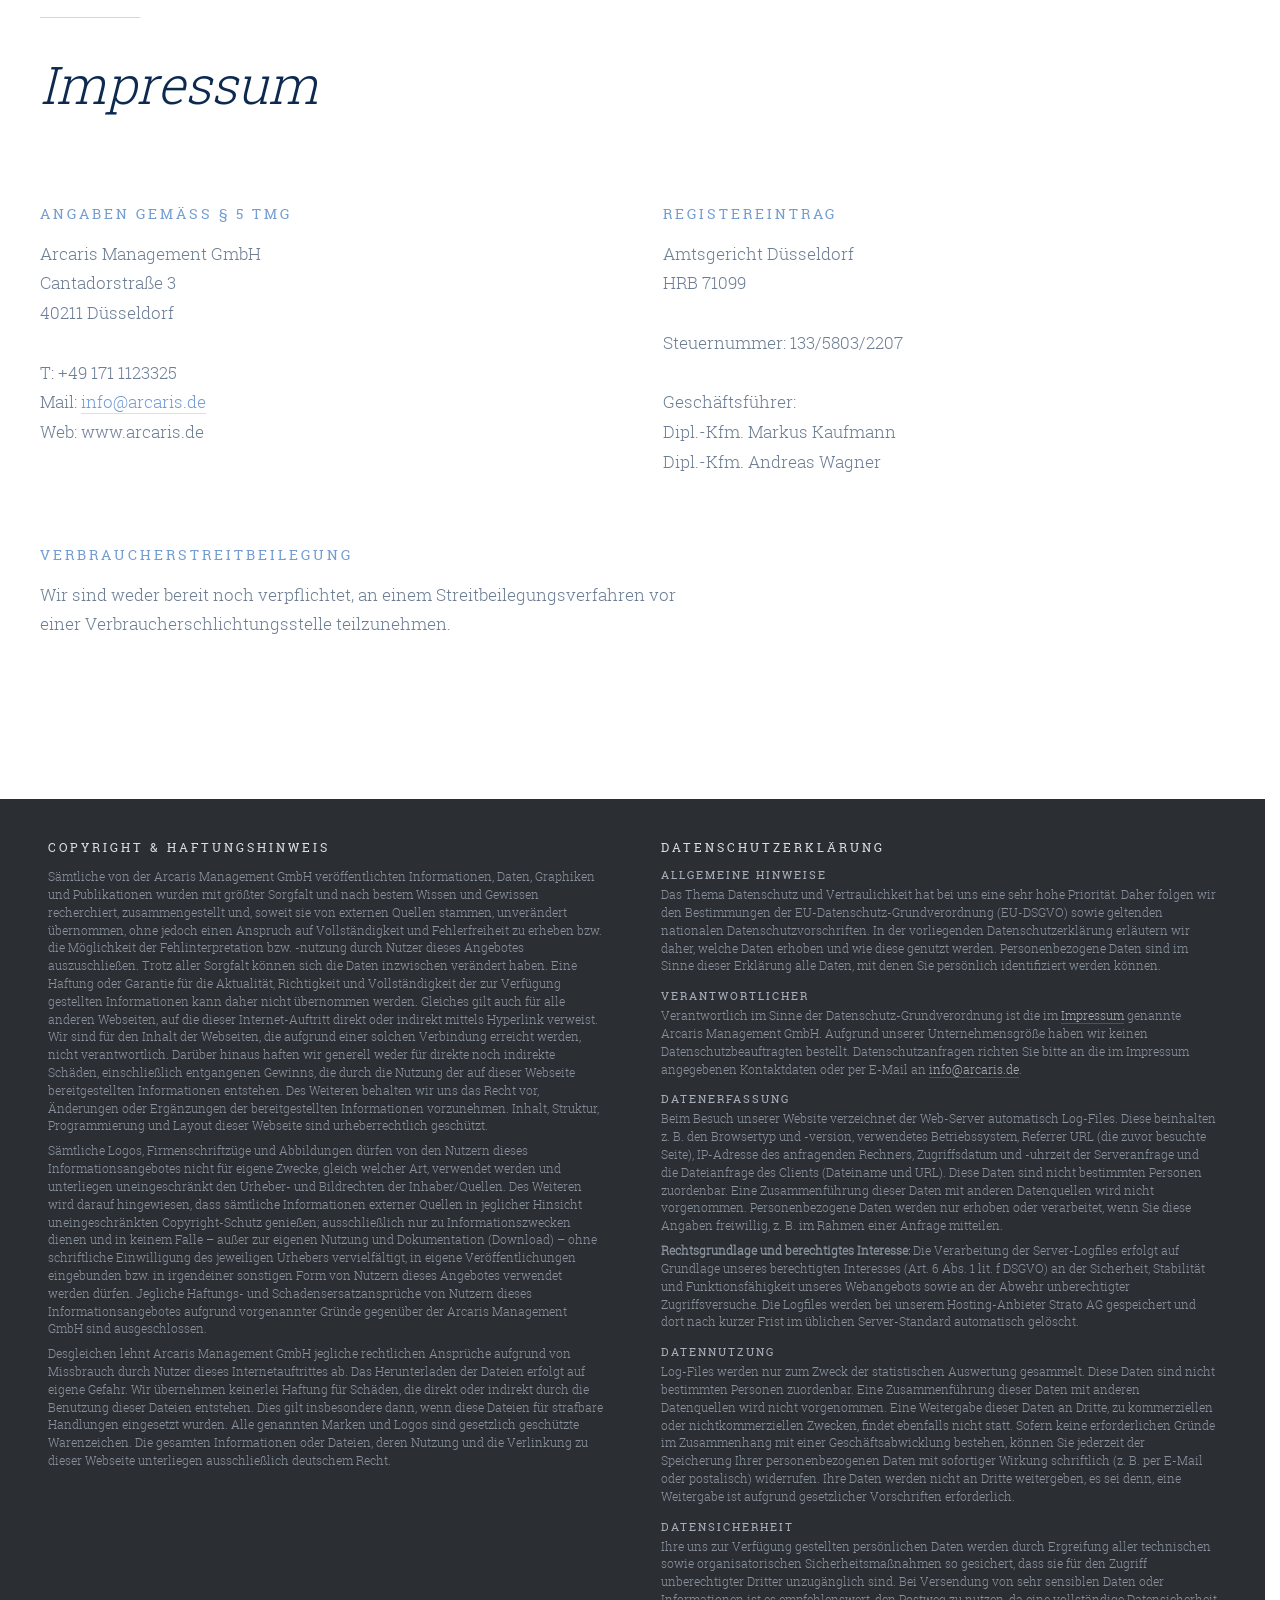
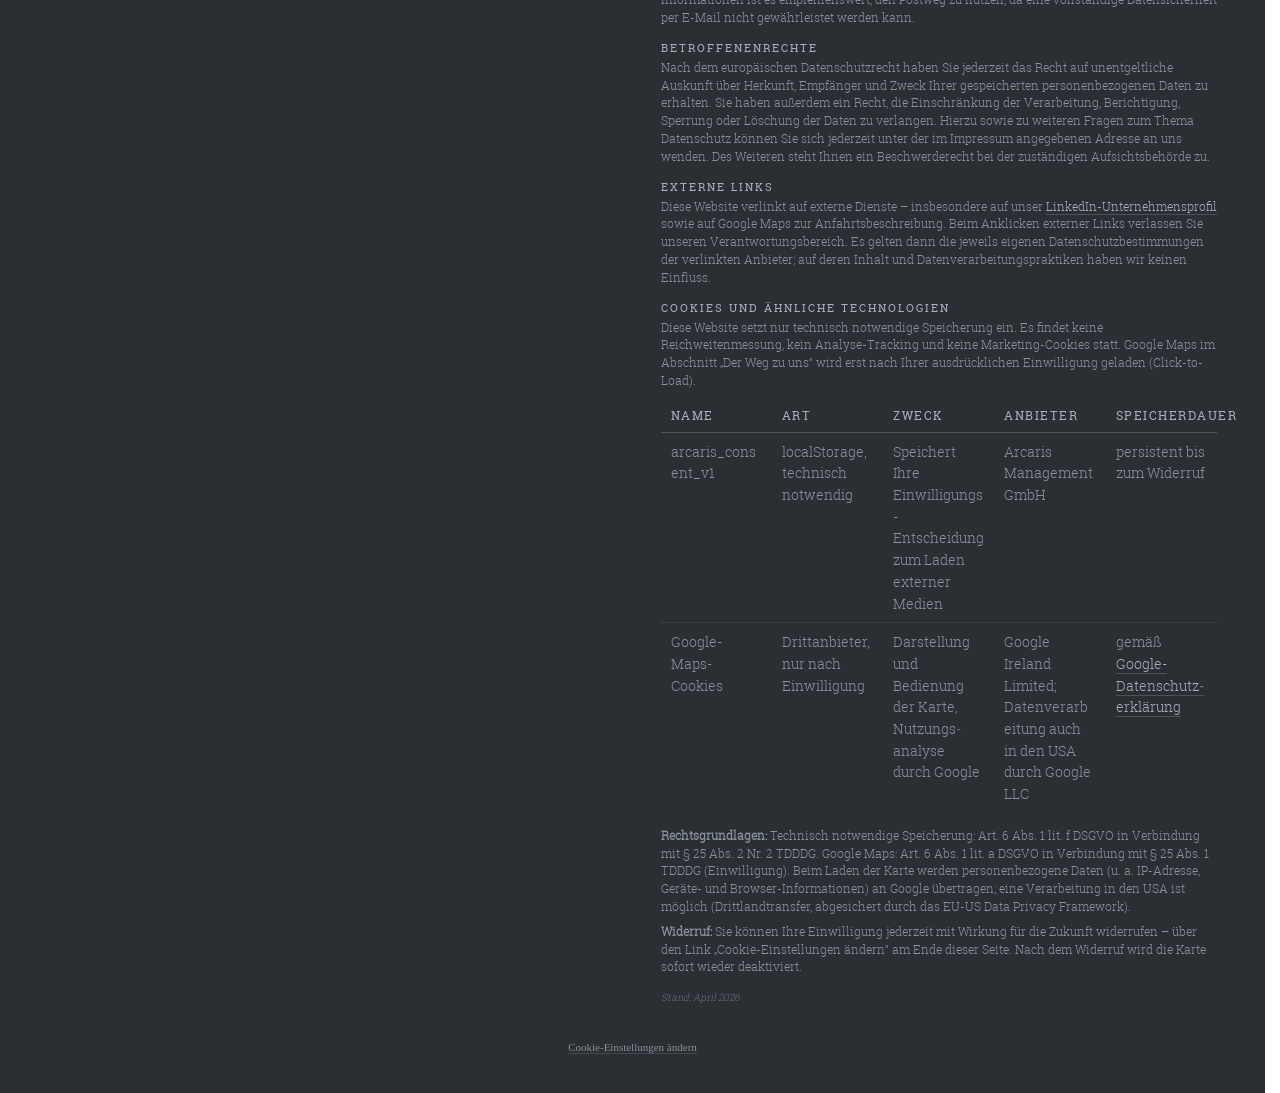
==== commit 135411eb: "Impressum: Telefonnummer auf +49 171 1123325 aktualisiert Co-Authored-By: Claude Opus 4.8 (1M contex" ====
--- a/index.html
+++ b/index.html
@@ -677,7 +677,7 @@
                             Cantadorstra&szlig;e 3<br>
                             40211 D&uuml;sseldorf<br>
                             <br>
-                            T: +49 (211) 53 81 85 92<br>
+                            T: +49 171 1123325<br>
                             Mail: <a href="&#109;&#097;&#105;&#108;&#116;&#111;&#058;&#105;&#110;&#102;&#111;&#064;&#097;&#114;&#099;&#097;&#114;&#105;&#115;&#046;&#100;&#101;">&#105;&#110;&#102;&#111;&#064;&#097;&#114;&#099;&#097;&#114;&#105;&#115;&#046;&#100;&#101;</a><br>
                             Web: www.arcaris.de
                         </p>
--- a/css/main.css
+++ b/css/main.css
@@ -847,12 +847,15 @@
 	display: none;
     margin: 0;
     padding: 0;
-    top: 7px;
-    right: 40px;
+    /* Auf Logo-Hoehe (Logo links bei 40px in einer 84px hohen Leiste): Button 84px
+       hoch, Icon vertikal zentriert. Etwas weiter nach rechts gerueckt -> 25px-Icon
+       hat ~30px Abstand zur rechten Inhaltskante (right 18 + (50-25)/2 = 30,5). */
+    top: 0;
+    right: 18px;
     position: fixed;
     z-index: 9999999;
     width: 50px;
-    height: 50px;
+    height: 84px;
     cursor: pointer;
     background: transparent;
     -webkit-transition: all 0.5s ease-in-out;
@@ -877,7 +880,7 @@
     -ms-transition: all 0.25s ease-in-out;
     transition: all 0.25s ease-in-out;
     position: absolute;
-    top: 24px;
+    top: 40px; /* vertikal mittig im 84px-Button -> auf Logo-Hoehe */
     left: 0;
     right: 0;
     margin: 0 auto;
@@ -998,9 +1001,12 @@
     opacity: 1;
     height: auto;
     padding-bottom: 20px;
-    -webkit-box-shadow: 0px 3px 3px 0px rgba(0,0,0,0.3);
-	-moz-box-shadow: 0px 3px 3px 0px rgba(0,0,0,0.3);
-	box-shadow: 0px 3px 3px 0px rgba(0,0,0,0.3);
+    /* KEIN box-shadow: beim Schliessen schnappt die Hoehe auf 0, der dunkle Schatten
+       (offset-y 3px) bliebe am oberen Rand haengen und faded aus -> haessliche dunkle
+       Animation. Ohne Schatten verschwindet das Menue sauber. */
+    -webkit-box-shadow: none;
+	-moz-box-shadow: none;
+	box-shadow: none;
 }
 
 .mobile .bgblack.active_mobile {
@@ -1015,6 +1021,14 @@
 
 .bgblack.active_mobile #top_image {
     display: block;
+}
+
+/* Logo im geoeffneten Menue IMMER zeigen - auch auf dem Hero, wo das Header-Logo
+   ausgeblendet ist. So ist das Menue konsistent (nicht kahl). Die Position ist per
+   JS top:0, also deckungsgleich mit dem Header-Logo -> kein Sprung. */
+.bgblack.active_mobile .logo {
+    opacity: 1;
+    pointer-events: auto;
 }
 
 .bgblack #top_image {
@@ -2226,50 +2240,47 @@
 	display: none;
 }
 
-/* Reserve space for logo on mid-sized screens so the centered menu cannot overlap it */
-@media screen and (min-width: 951px) and (max-width: 1600px) {
-	.main-nav {
-		box-sizing: border-box;
-		padding-left: 220px;
-		padding-right: 40px;
-	}
-}
-
-/* Slight shrink so all 8 items fit beside the logo in the upper mid range */
-@media screen and (min-width: 1281px) and (max-width: 1600px) {
-	.main-nav__desktop li {
-		font-size: 12px;
-		letter-spacing: 2.5px;
-		margin: 0 20px;
-	}
-}
-
+/* ==========================================================================
+   DESKTOP-NAV: Logo-Reservierung + fit-basierte Menue-Typo
+   --------------------------------------------------------------------------
+   Das oben links fixierte Logo (beim Scrollen sichtbar) und das zentrierte
+   Menue duerfen sich bei KEINER Breite ueberlappen, und das Menue darf rechts
+   nicht aus dem Viewport laufen. Grundsatz: die Schriftgroesse so waehlen, dass
+   die gemessene Menuebreite immer in (Viewport - Padding) passt -> dann zentriert
+   das Menue mit Abstand zum Logo. Die Schrift-Bereiche ueberschneiden sich NICHT
+   und haben oben KEINEN max-width-Deckel (sonst Drift ins Logo bei >1600px bzw.
+   bei herausgezoomter Darstellung). Gemessene Menuebreiten (font/letter-spacing/
+   margin): 10px=743, 11px=961, 12px=1242, 13px=1574.
+   ========================================================================== */
+
+/* --- Logo-Platz reservieren NUR im gescrollten Zustand (erst dann erscheint das
+   Logo oben links). Auf dem Hero (oben, kein Logo) bleibt das Menue dadurch echt
+   zentriert; beim Scrollen rueckt es per Transition sanft nach rechts und macht
+   dem einblendenden Logo Platz. Default fuer grosse Screens (Logo 150px). --- */
+@media screen and (min-width: 951px) {
+	body.is-scrolled .main-nav { box-sizing: border-box; padding-left: 220px; padding-right: 40px; }
+}
+/* Unterer Desktop-Bereich: kleineres Logo + knapperer Platz */
 @media screen and (min-width: 951px) and (max-width: 1280px) {
-	.main-nav__desktop li {
-		font-size: 11px;
-		letter-spacing: 2px;
-		margin: 0 16px;
-	}
-	.main-nav {
-		padding-left: 190px;
-		padding-right: 20px;
-	}
-	.logo img {
-		width: 130px;
-	}
-}
-
-/* Extra compression for the narrowest desktop range so all items fit beside the logo */
+	body.is-scrolled .main-nav { padding-left: 190px; padding-right: 20px; }
+	.logo img { width: 130px; }
+}
 @media screen and (min-width: 951px) and (max-width: 1100px) {
-	.main-nav__desktop li {
-		font-size: 10px;
-		letter-spacing: 1px;
-		margin: 0 10px;
-	}
-	.main-nav {
-		padding-left: 180px;
-		padding-right: 12px;
-	}
+	body.is-scrolled .main-nav { padding-left: 180px; padding-right: 12px; }
+}
+
+/* --- Fit-basierte Menue-Schrift (nicht ueberlappende Breiten-Bereiche) --- */
+@media screen and (min-width: 951px)  and (max-width: 1199px) {
+	.main-nav__desktop li { font-size: 10px; letter-spacing: 1px;   margin: 0 10px; }
+}
+@media screen and (min-width: 1200px) and (max-width: 1539px) {
+	.main-nav__desktop li { font-size: 11px; letter-spacing: 2px;   margin: 0 16px; }
+}
+@media screen and (min-width: 1540px) and (max-width: 1899px) {
+	.main-nav__desktop li { font-size: 12px; letter-spacing: 2.5px; margin: 0 20px; }
+}
+@media screen and (min-width: 1900px) {
+	.main-nav__desktop li { font-size: 13px; letter-spacing: 3px;   margin: 0 26px; }
 }
 
 @media screen and (max-width: 950px) {
